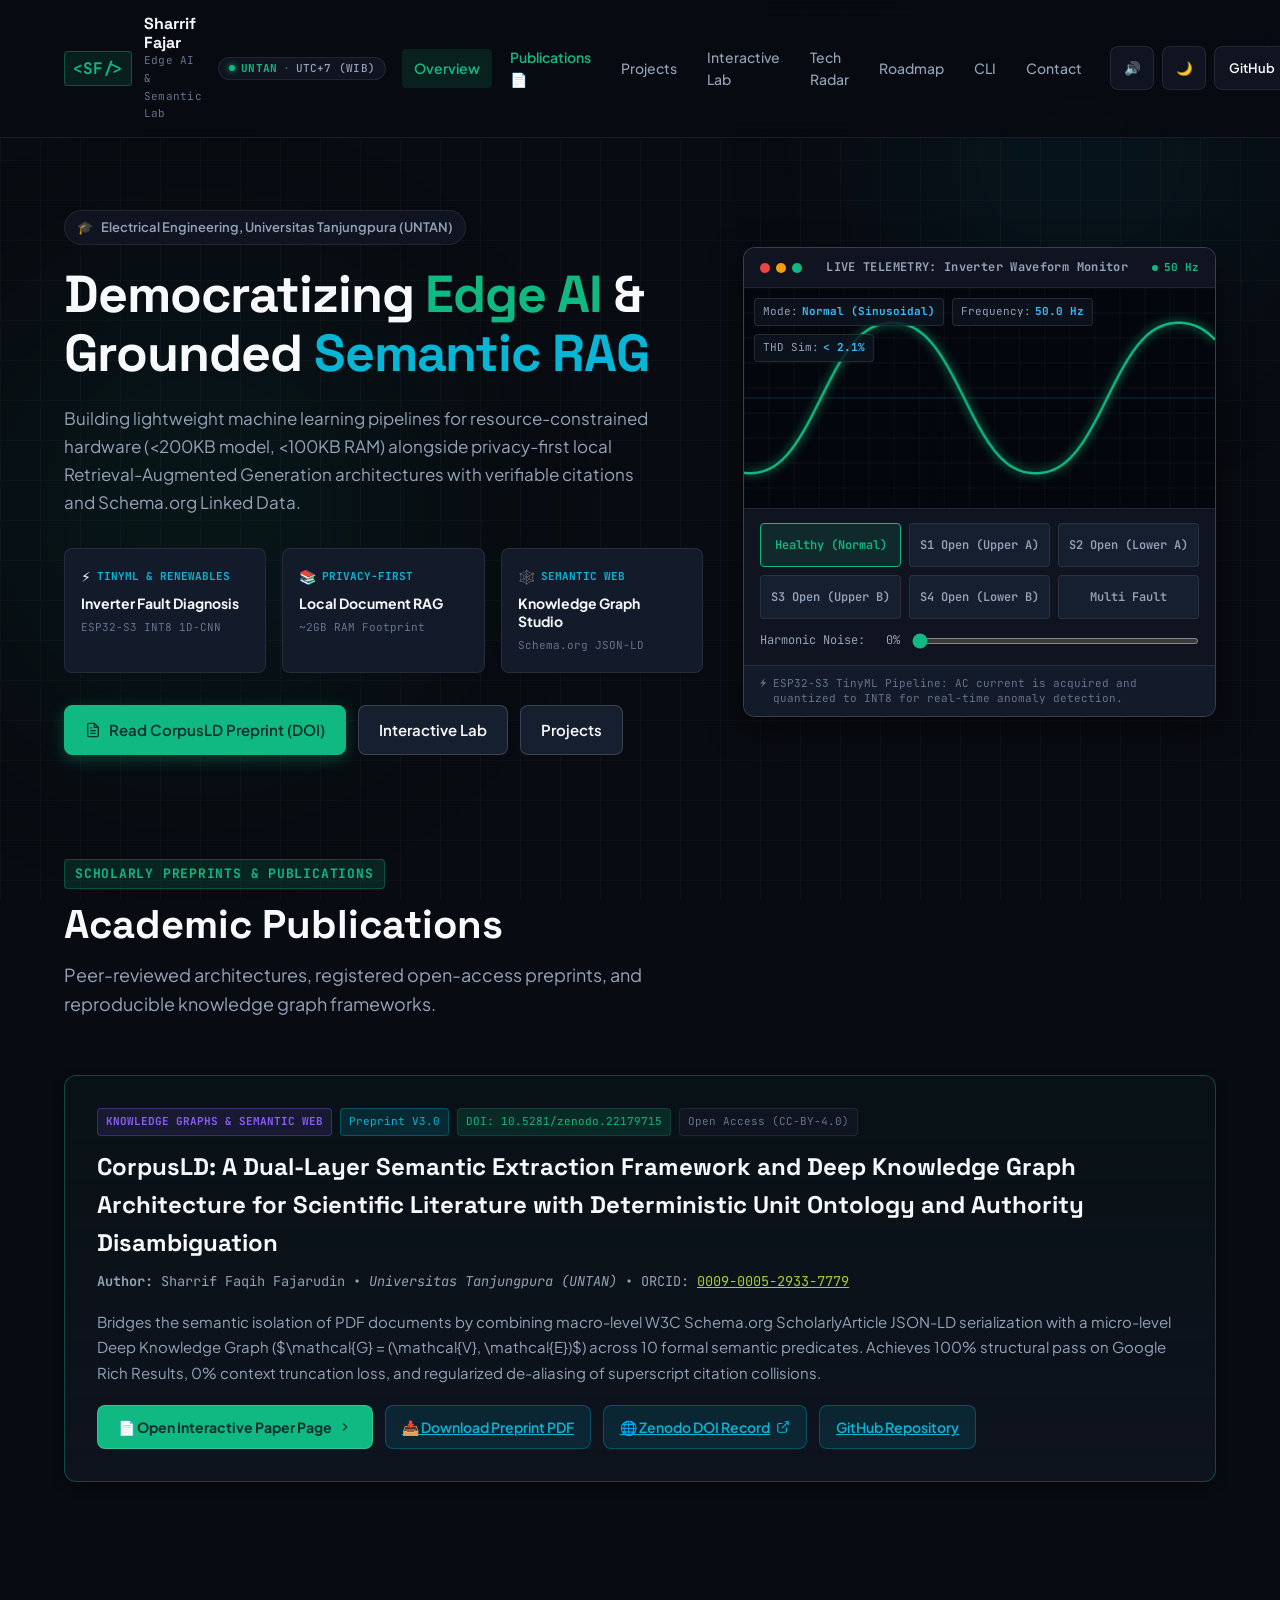
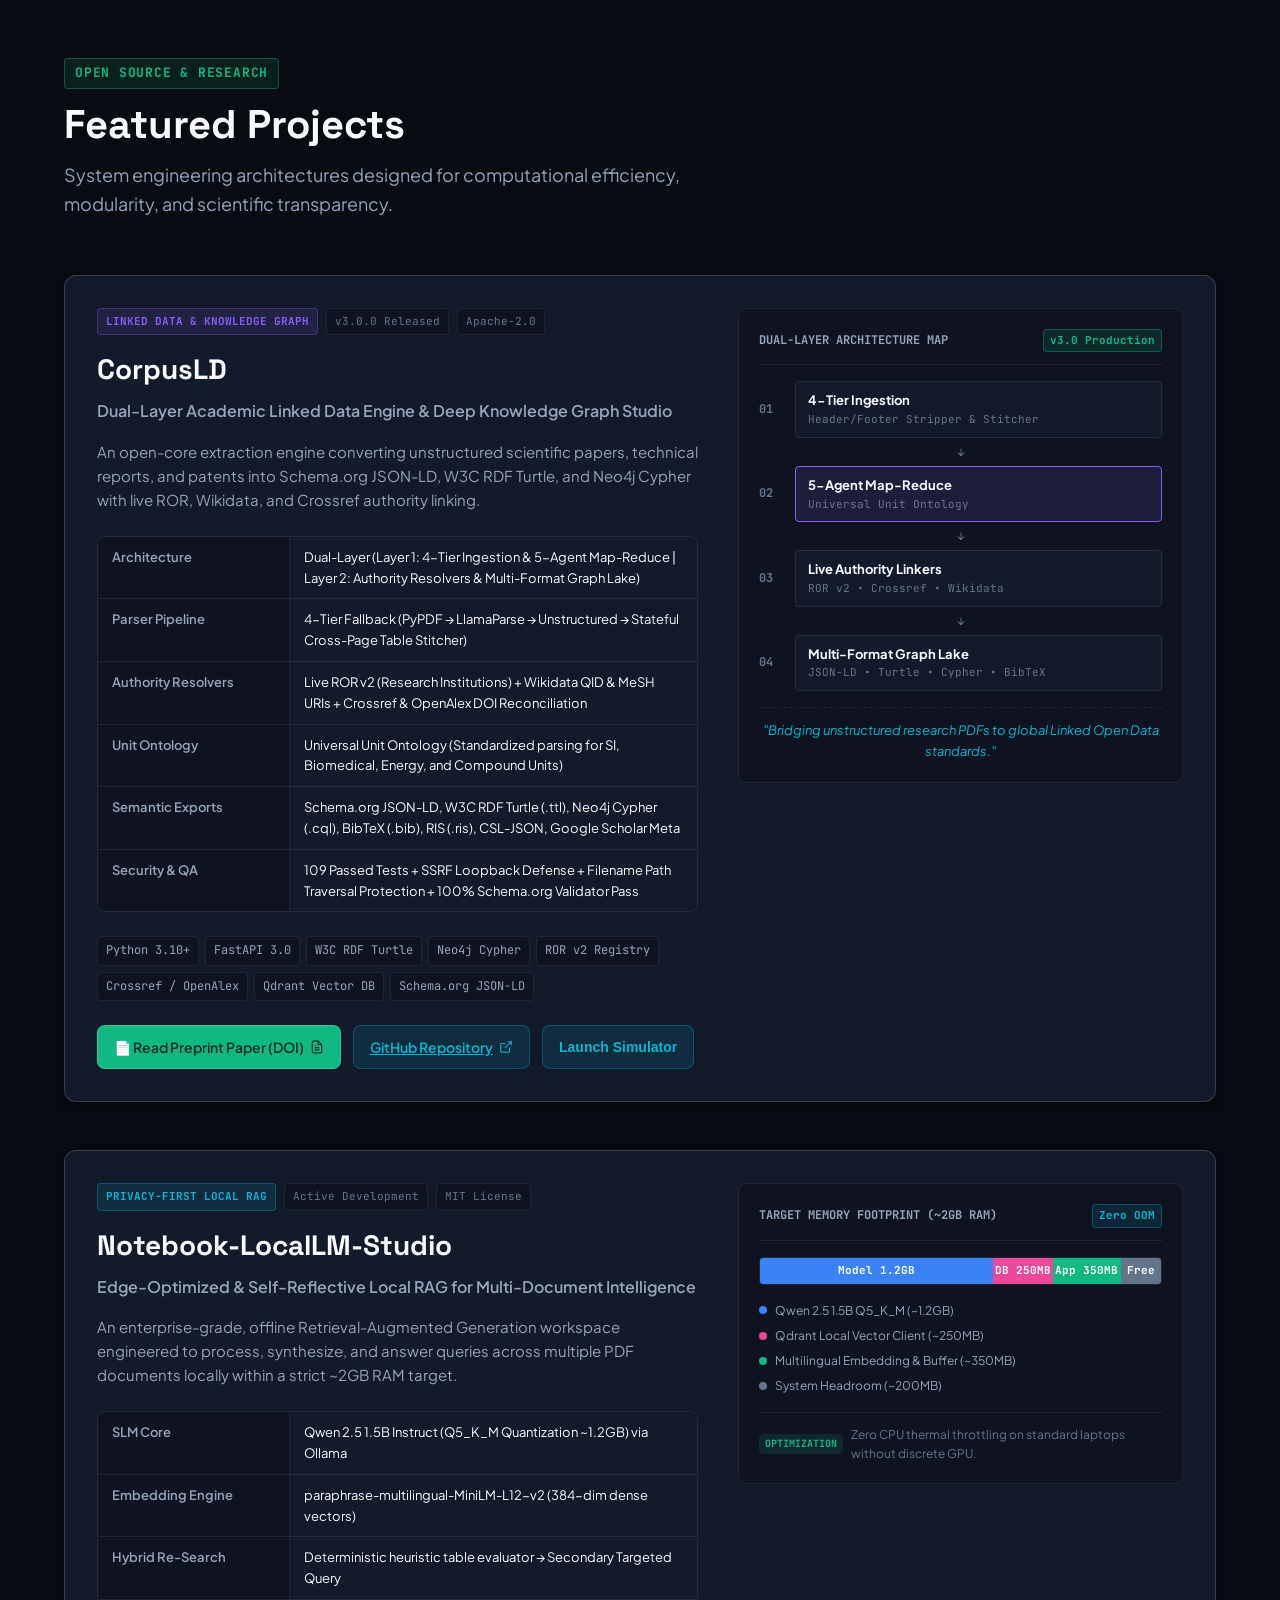
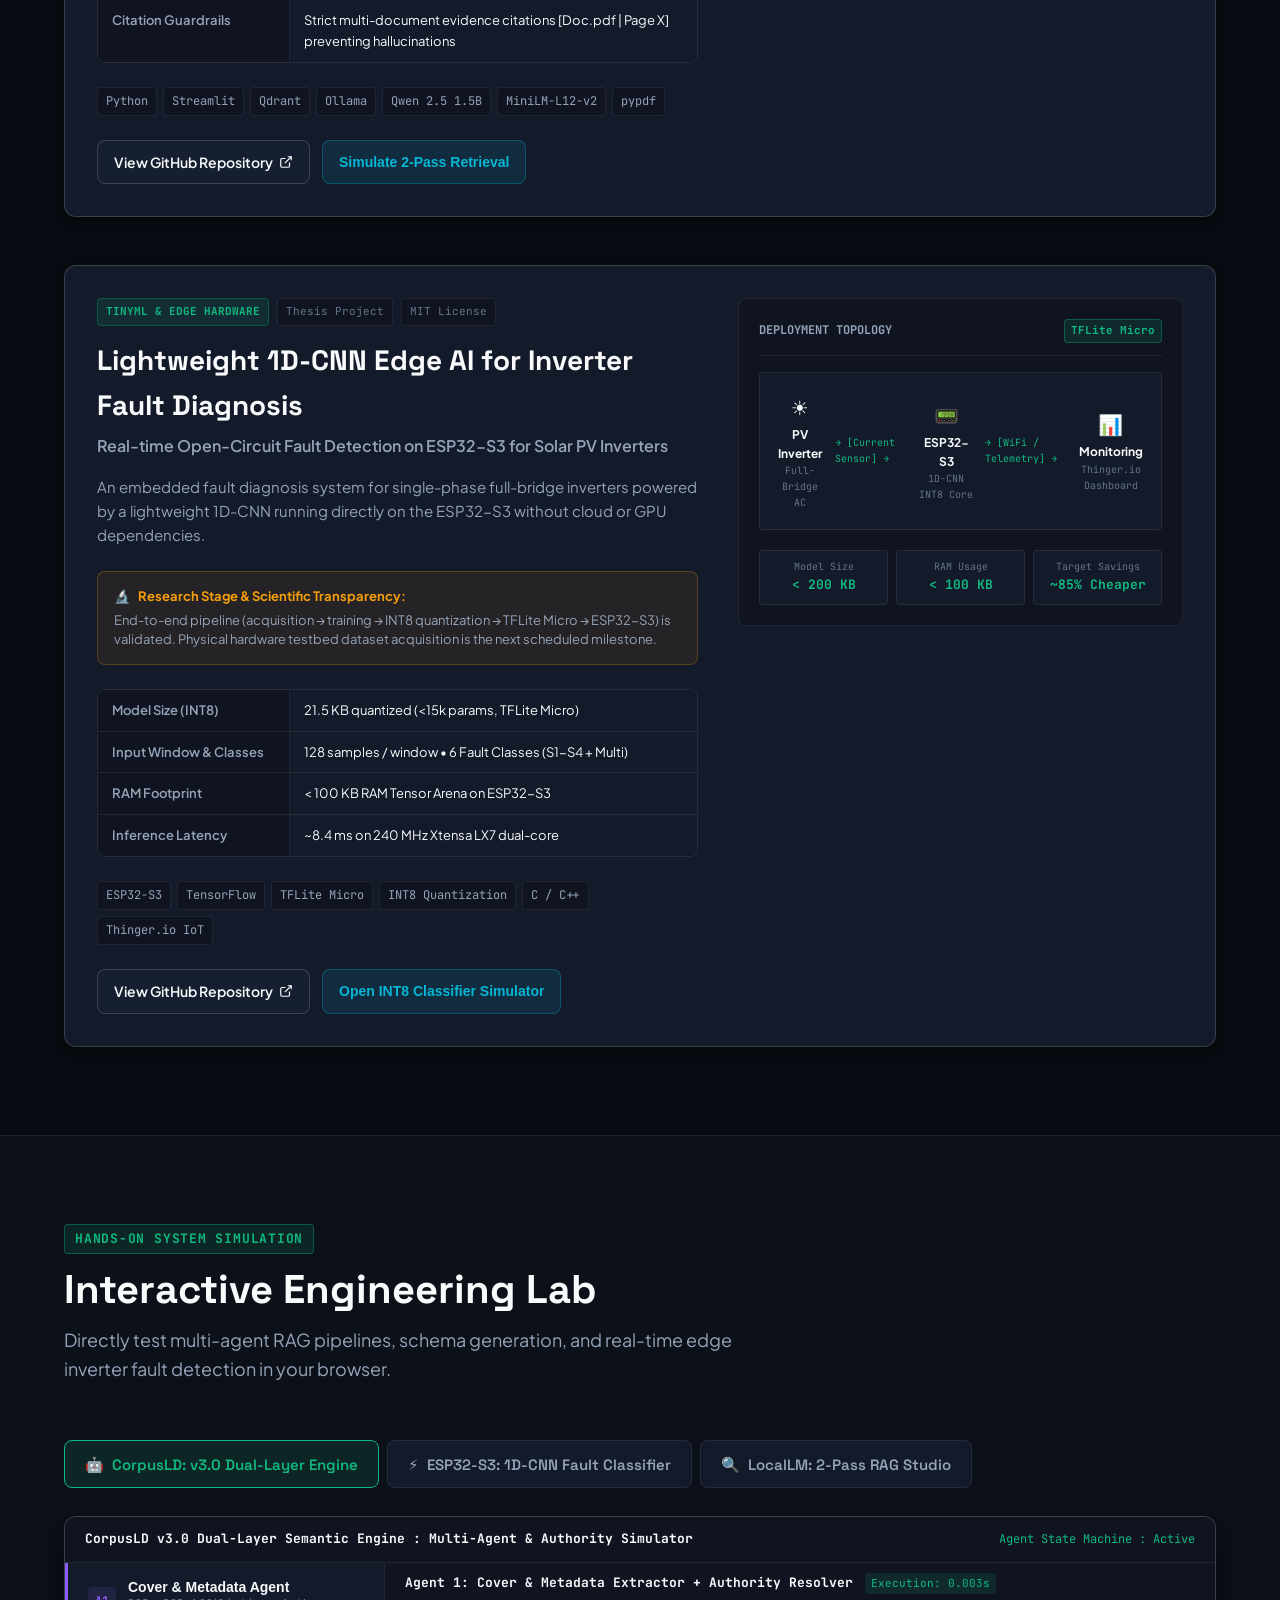
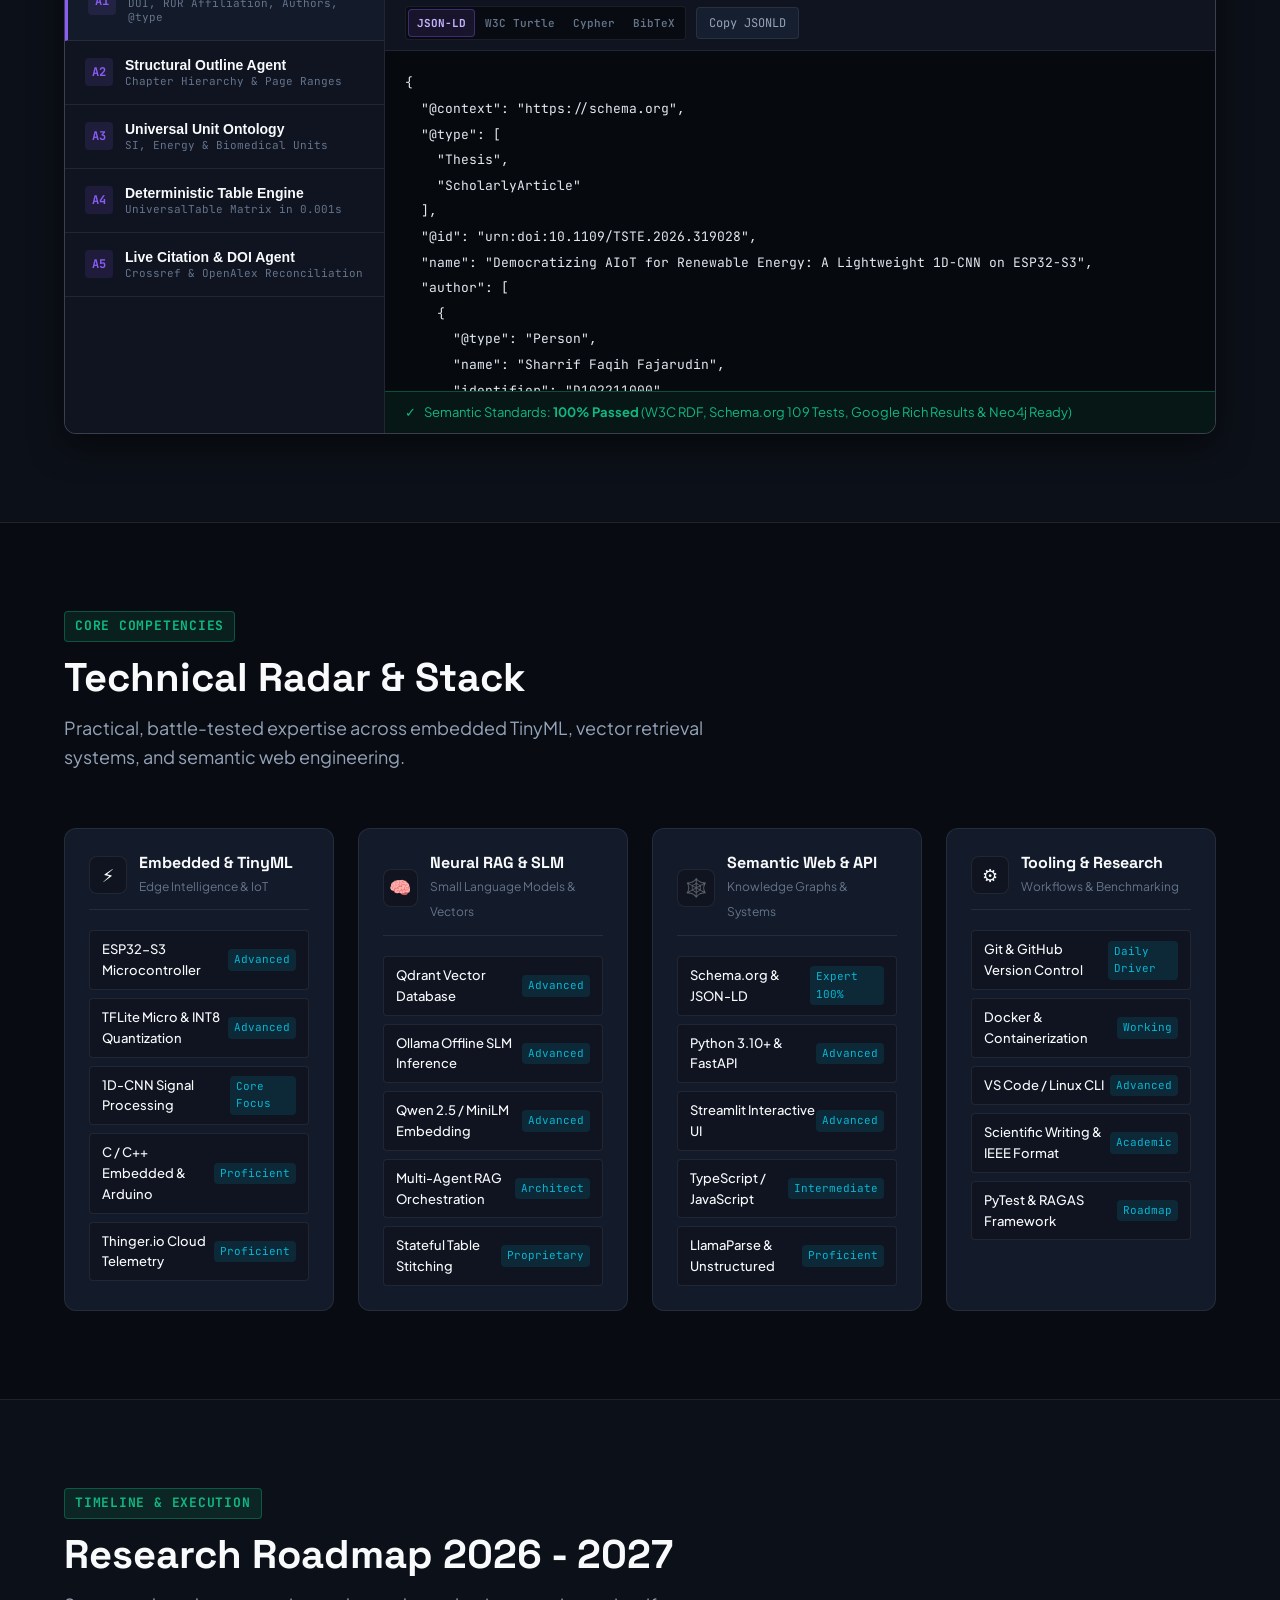
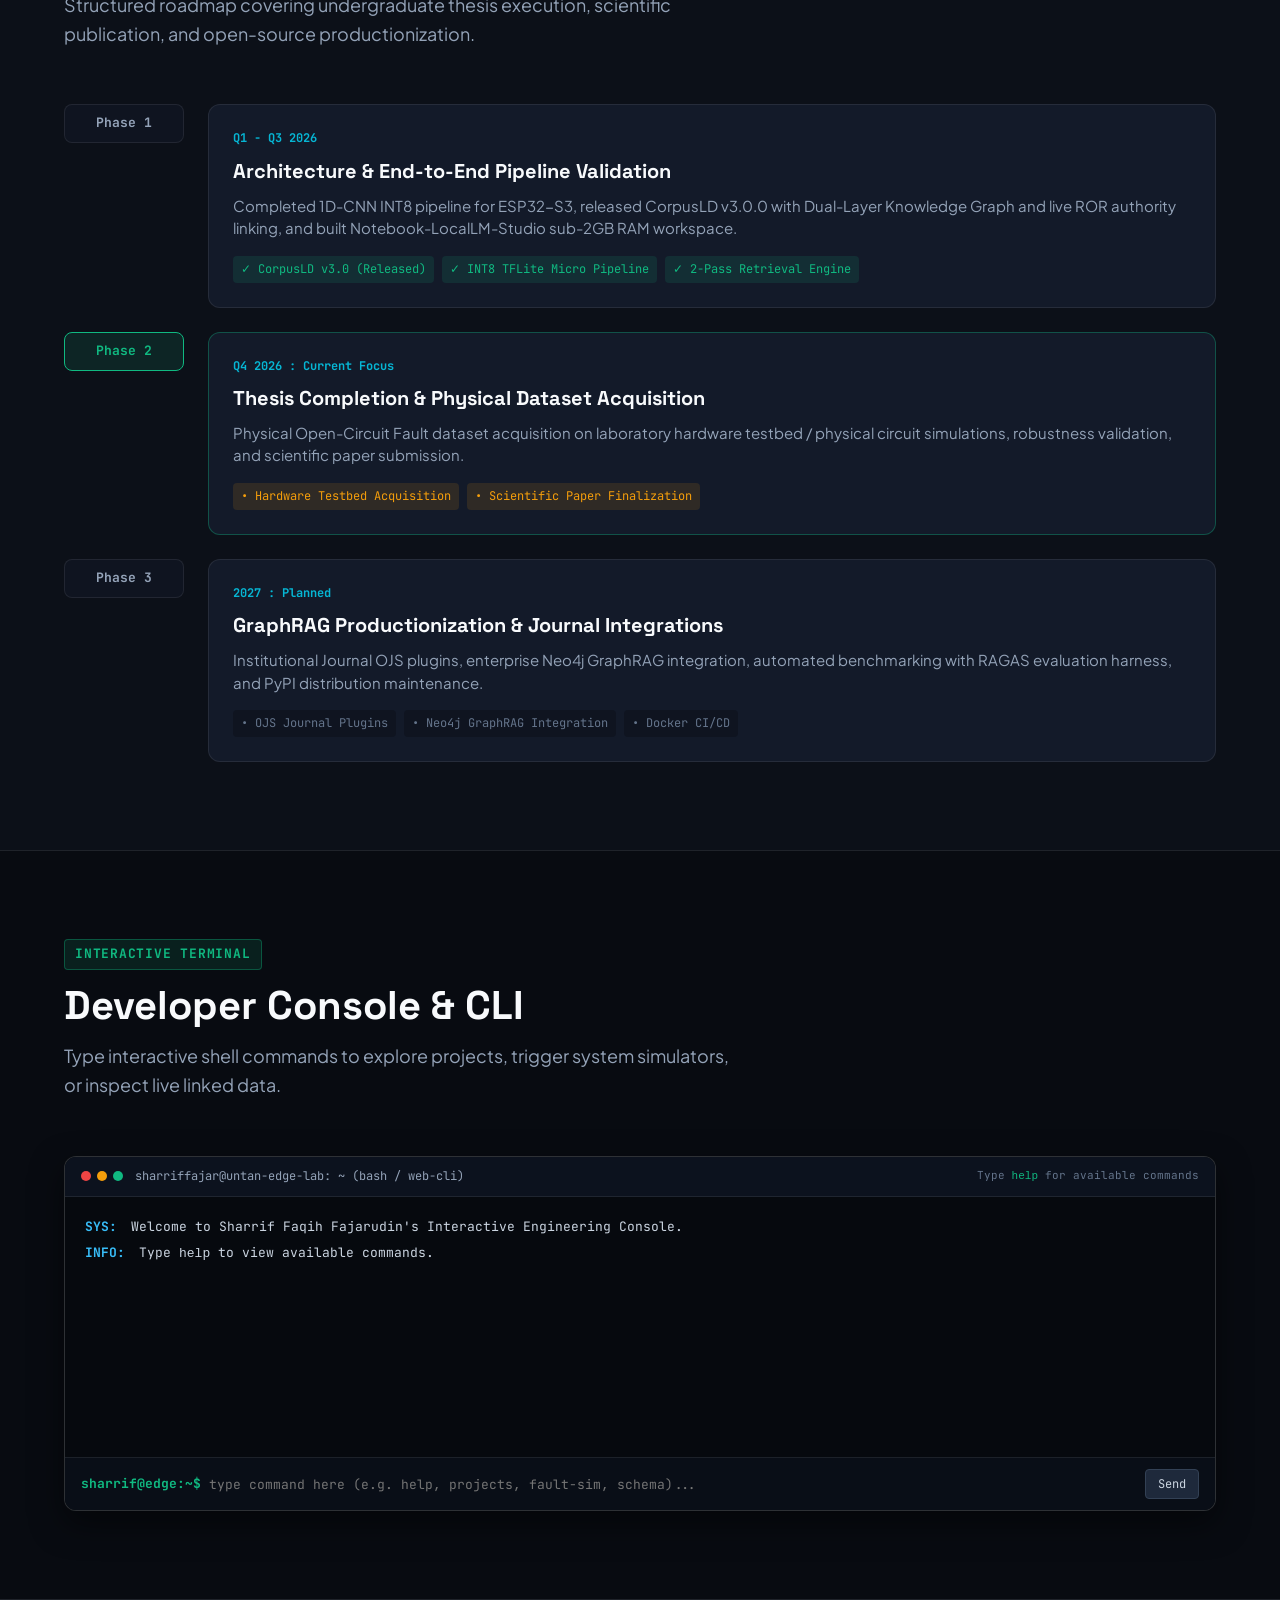
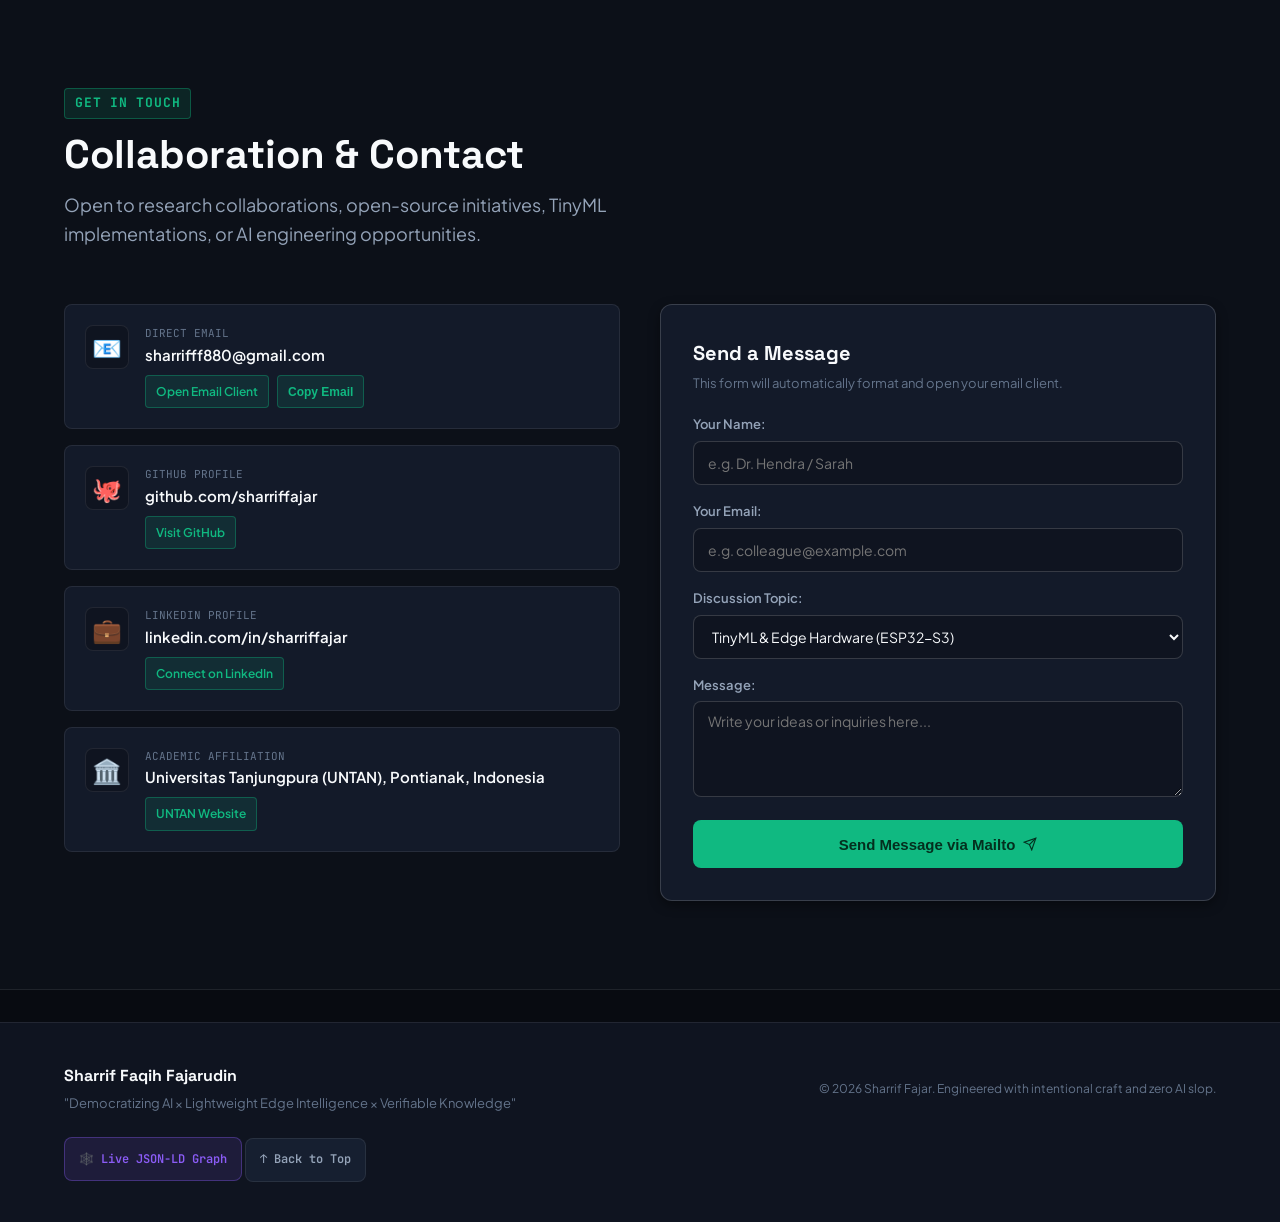
==== index.html @ 560a7b28 "feat: add CorpusLD project landing page and documentation files" ====
﻿<!DOCTYPE html>
<html lang="en" data-theme="dark">
<head>
  <meta charset="UTF-8">
  <meta name="viewport" content="width=device-width, initial-scale=1.0">
  <meta name="description" content="Interactive Engineering & Research Portfolio of Sharrif Faqih Fajarudin. Focused on TinyML (ESP32-S3), Privacy-First Local Neural RAG, and Schema.org Knowledge Graphs.">
  <meta name="author" content="Sharrif Faqih Fajarudin">
  <meta name="theme-color" content="#080b11">
  <!-- Adaptive Favicon (Dark / Light) -->
  <link rel="icon" type="image/svg+xml" href="/favicon.svg">
  <meta name="robots" content="index, follow">
  <meta name="google-site-verification" content="SOFRzCrVBWKhkvBeAWE225BF7LmV_EI5nkfX_r7llbk" />
  <title>Sharrif Faqih Fajarudin | Edge AI &amp; Semantic Systems</title>

  <!-- Open Graph / Social Sharing Meta Tags -->
  <meta property="og:type" content="website">
  <meta property="og:site_name" content="Sharrif Fajar : Edge &amp; Semantic Lab">
  <meta property="og:title" content="Sharrif Faqih Fajarudin | Edge AI &amp; Semantic Systems">
  <meta property="og:description" content="Interactive Engineering &amp; Research Portfolio: TinyML (ESP32-S3), Local Neural RAG, and Schema.org Knowledge Graphs.">
  <meta property="og:url" content="https://sharriffajar.pages.dev/">
  <link rel="canonical" href="https://sharriffajar.pages.dev/">
  <meta property="og:image" content="https://sharriffajar.pages.dev/og-image.png">
  <meta property="og:image:width" content="1200">
  <meta property="og:image:height" content="630">
  <meta property="og:image:alt" content="Sharrif Faqih Fajarudin Portfolio">

  <!-- Twitter / X Cards -->
  <meta name="twitter:card" content="summary_large_image">
  <meta name="twitter:title" content="Sharrif Faqih Fajarudin | Edge AI &amp; Semantic Systems">
  <meta name="twitter:description" content="Democratizing AI for resource-constrained edge hardware and grounded semantic intelligence.">
  <meta name="twitter:image" content="https://sharriffajar.pages.dev/og-image.png">

  <!-- Google Fonts: Plus Jakarta Sans, Space Grotesk, JetBrains Mono -->
  <link rel="preconnect" href="https://fonts.googleapis.com">
  <link rel="preconnect" href="https://fonts.gstatic.com" crossorigin>
  <link href="https://fonts.googleapis.com/css2?family=JetBrains+Mono:wght@400;500;700&family=Plus+Jakarta+Sans:wght@400;500;600;700;800&family=Space+Grotesk:wght@500;700&display=swap" rel="stylesheet">

  <link rel="stylesheet" href="style.css">

  <!-- Comprehensive Schema.org Linked Data (@graph) -->
  <script type="application/ld+json" id="portfolio-jsonld-schema">
  {
    "@context": "https://schema.org",
    "@graph": [
      {
        "@type": "ProfilePage",
        "@id": "https://sharriffajar.pages.dev/#profilepage",
        "url": "https://sharriffajar.pages.dev/",
        "name": "Sharrif Faqih Fajarudin : Edge AI, TinyML & Semantic Systems Portfolio",
        "headline": "Sharrif Faqih Fajarudin : Edge AI, TinyML & Semantic Systems Portfolio",
        "description": "Interactive portfolio and research profile of Sharrif Faqih Fajarudin, focusing on TinyML (ESP32-S3), Local Neural RAG Systems, and Schema.org JSON-LD Knowledge Graphs.",
        "image": "https://sharriffajar.pages.dev/og-image.png",
        "inLanguage": ["en-US", "id-ID"],
        "mainEntity": {
          "@id": "https://sharriffajar.pages.dev/#person"
        },
        "isPartOf": {
          "@id": "https://sharriffajar.pages.dev/#website"
        }
      },
      {
        "@type": "WebSite",
        "@id": "https://sharriffajar.pages.dev/#website",
        "url": "https://sharriffajar.pages.dev/",
        "name": "Sharrif Fajar : Edge & Semantic Engineering Lab",
        "publisher": {
          "@id": "https://sharriffajar.pages.dev/#person"
        },
        "inLanguage": "en-US"
      },
      {
        "@type": "Person",
        "@id": "https://sharriffajar.pages.dev/#person",
        "name": "Sharrif Faqih Fajarudin",
        "alternateName": "sharriffajar",
        "jobTitle": "Electrical Engineering Student & AI Systems Researcher",
        "description": "Researcher passionate about democratizing AI for resource-constrained edge devices (<200KB models, <100KB RAM) and enterprise Schema.org Knowledge Graphs.",
        "email": "mailto:sharrifff880@gmail.com",
        "url": "https://sharriffajar.pages.dev/",
        "image": "https://sharriffajar.pages.dev/og-image.png",
        "sameAs": [
    "https://orcid.org/0009-0005-2933-7779",
          "https://sharriffajar.pages.dev/",
          "https://github.com/sharriffajar",
          "https://www.linkedin.com/in/sharriffajar"
        ],
        "affiliation": {
          "@id": "https://untan.ac.id#organization"
        },
        "alumniOf": {
          "@id": "https://untan.ac.id#organization"
        },
        "address": {
          "@type": "PostalAddress",
          "streetAddress": "Jl. Prof. Dr. H. Hadari Nawawi",
          "addressLocality": "Pontianak",
          "addressRegion": "West Kalimantan",
          "postalCode": "78124",
          "addressCountry": "ID"
        },
        "knowsAbout": [
          "TinyML",
          "ESP32-S3 Microcontroller",
          "TensorFlow Lite for Microcontrollers",
          "INT8 Quantization",
          "Open-Circuit Fault Detection",
          "Photovoltaic Inverter Reliability",
          "Neural Retrieval-Augmented Generation (RAG)",
          "Small Language Models (Qwen 2.5 1.5B)",
          "Schema.org JSON-LD Knowledge Graphs",
          "Vector Databases (Qdrant)",
          "FastAPI",
          "Python",
          "C++ Embedded"
        ]
      },
      {
        "@type": "EducationalOrganization",
        "@id": "https://untan.ac.id#organization",
        "name": "Universitas Tanjungpura",
        "alternateName": "UNTAN",
        "url": "https://untan.ac.id",
        "logo": "https://untan.ac.id",
        "department": {
          "@type": "Organization",
          "name": "Department of Electrical Engineering, Faculty of Engineering"
        },
        "address": {
          "@type": "PostalAddress",
          "streetAddress": "Jl. Prof. Dr. H. Hadari Nawawi",
          "addressLocality": "Pontianak",
          "addressRegion": "West Kalimantan",
          "postalCode": "78124",
          "addressCountry": "ID"
        }
      },
      {
        "@type": "SoftwareSourceCode",
        "@id": "https://github.com/sharriffajar/CorpusLD#software",
        "name": "CorpusLD",
        "alternateName": "Corpus + Linked Data",
        "headline": "CorpusLD: Dual-Layer Academic Linked Data Extraction Engine & Knowledge Graph Studio",
        "description": "Dual-Layer Academic Linked Data Extraction Engine transforming scientific papers, technical reports, and patents into W3C Schema.org JSON-LD, RDF Turtle, Neo4j Cypher, and Google Scholar metadata with live ROR and Crossref authority linking.",
        "image": "https://sharriffajar.pages.dev/og-image.png",
        "codeRepository": "https://github.com/sharriffajar/CorpusLD",
        "programmingLanguage": ["Python", "FastAPI"],
        "runtimePlatform": "Python 3.10+, FastAPI 3.0, Qdrant Vector DB, Ollama, ROR v2 REST, Crossref, OpenAlex",
        "license": "https://spdx.org/licenses/Apache-2.0.html",
        "version": "3.0.0",
        "author": {
          "@type": "Person",
          "@id": "https://sharriffajar.pages.dev/#person",
          "name": "Sharrif Faqih Fajarudin",
          "url": "https://sharriffajar.pages.dev/"
        },
        "keywords": [
          "Knowledge Graph",
          "Schema.org",
          "JSON-LD",
          "W3C RDF Turtle",
          "Neo4j Cypher",
          "ROR Registry",
          "Crossref DOI",
          "OpenAlex",
          "Universal Unit Ontology",
          "Multi-Agent RAG"
        ]
      },
      {
        "@type": "SoftwareSourceCode",
        "@id": "https://github.com/sharriffajar/Notebook-LocalLM-Studio#software",
        "name": "Notebook-LocalLM-Studio",
        "headline": "Notebook-LocalLM-Studio: Privacy-First Local Neural RAG Workspace",
        "description": "Edge-Optimized and Privacy-First Local RAG System for Multi-Document PDF Intelligence with strict citations and ~2GB RAM target.",
        "image": "https://sharriffajar.pages.dev/og-image.png",
        "codeRepository": "https://github.com/sharriffajar/Notebook-LocalLM-Studio",
        "programmingLanguage": ["Python", "Streamlit"],
        "runtimePlatform": "Ollama, Qwen 2.5 1.5B Q5_K_M, Qdrant Local Client",
        "license": "https://spdx.org/licenses/MIT.html",
        "author": {
          "@type": "Person",
          "@id": "https://sharriffajar.pages.dev/#person",
          "name": "Sharrif Faqih Fajarudin",
          "url": "https://sharriffajar.pages.dev/"
        },
        "keywords": [
          "Local RAG",
          "Privacy-First",
          "Qwen 2.5",
          "Qdrant",
          "Streamlit",
          "Multi-Document Citations"
        ]
      },
      {
        "@type": ["SoftwareSourceCode", "ScholarlyArticle"],
        "@id": "https://github.com/sharriffajar/Lightweight-1D-CNN-Edge-AI-for-Inverter-Fault-Diagnosis#thesis",
        "name": "Lightweight 1D-CNN Edge AI for Inverter Fault Diagnosis",
        "headline": "Democratizing AIoT for Renewable Energy Reliability: A Lightweight CNN and ESP32-S3-Based Inverter Fault Detection System",
        "description": "Open-Circuit Fault Detection for Single-Phase Solar PV Inverters using a Lightweight 1D-CNN and TinyML deployed directly to ESP32-S3 microcontroller (<200KB model, <100KB RAM).",
        "image": "https://sharriffajar.pages.dev/og-image.png",
        "datePublished": "2026-08-20",
        "dateModified": "2026-08-28",
        "mainEntityOfPage": "https://github.com/sharriffajar/Lightweight-1D-CNN-Edge-AI-for-Inverter-Fault-Diagnosis",
        "codeRepository": "https://github.com/sharriffajar/Lightweight-1D-CNN-Edge-AI-for-Inverter-Fault-Diagnosis",
        "programmingLanguage": ["C++", "Python", "TensorFlow", "TFLite Micro"],
        "runtimePlatform": "ESP32-S3 (240MHz Xtensa Dual-Core)",
        "license": "https://spdx.org/licenses/MIT.html",
        "publisher": {
          "@type": "EducationalOrganization",
          "@id": "https://untan.ac.id#organization",
          "name": "Universitas Tanjungpura",
          "url": "https://untan.ac.id"
        },
        "author": {
          "@type": "Person",
          "@id": "https://sharriffajar.pages.dev/#person",
          "name": "Sharrif Faqih Fajarudin",
          "url": "https://sharriffajar.pages.dev/"
        },
        "educationalLevel": "Undergraduate Thesis",
        "keywords": [
          "TinyML",
          "ESP32-S3",
          "1D-CNN",
          "Inverter Fault Detection",
          "Renewable Energy",
          "Solar PV",
          "INT8 Quantization"
        ]
      }
    ]
  }
  </script>
  <!-- Scholarly Metadata -->
  <meta name="citation_title" content="CorpusLD: A Dual-Layer Semantic Extraction Framework and Knowledge Graph Architecture for Scientific Literature with Deterministic Unit Ontology and Authority Disambiguation">
  <meta name="citation_author" content="Fajarudin, Sharrif Faqih">
  <meta name="citation_publication_date" content="2026/08/31">
  <meta name="citation_doi" content="10.5281/zenodo.22179715">
  <meta name="citation_pdf_url" content="https://doi.org/10.5281/zenodo.22179715">
</head>
<body>
  <!-- Background Ambient Glow & Grid -->
  <div class="bg-grid-layer" aria-hidden="true"></div>
  <div class="bg-glow-orb bg-glow-1" aria-hidden="true"></div>
  <div class="bg-glow-orb bg-glow-2" aria-hidden="true"></div>

  <!-- Header & Navigation -->
  <header class="site-header" id="site-header">
    <div class="header-container">
      <a href="#overview" class="brand-badge" aria-label="Sharrif Fajar Home">
        <span class="brand-glyph">&lt;SF/&gt;</span>
        <div class="brand-text">
          <span class="brand-name">Sharrif Fajar</span>
          <span class="brand-sub">Edge AI &amp; Semantic Lab</span>
        </div>
      </a>

      <!-- System Status Telemetry Pill -->
      <div class="telemetry-pill" title="Research Lab Location: Pontianak, Indonesia (UTC+7 / WIB)">
        <span class="pulse-dot" aria-hidden="true"></span>
        <span class="telemetry-tag">UNTAN</span>
        <span class="telemetry-sep" aria-hidden="true">&bull;</span>
        <span class="telemetry-time" id="telemetry-time">UTC+7 (WIB)</span>
      </div>

      <!-- Main Navigation -->
      <nav class="site-nav" id="site-nav" aria-label="Main Navigation">
        <ul class="nav-list">
          <li><a href="#overview" class="nav-link active">Overview</a></li>
          <li><a href="#publications" class="nav-link" style="color: var(--accent-emerald); font-weight: 600;">Publications 📄</a></li>
          <li><a href="#projects" class="nav-link">Projects</a></li>
          <li><a href="#interactive-lab" class="nav-link">Interactive Lab</a></li>
          <li><a href="#tech-stack" class="nav-link">Tech Radar</a></li>
          <li><a href="#roadmap" class="nav-link">Roadmap</a></li>
          <li><a href="#terminal-section" class="nav-link">CLI</a></li>
          <li><a href="#contact" class="nav-link">Contact</a></li>
        </ul>
      </nav>

      <!-- Utility Controls -->
      <div class="header-controls">
        <button id="sfx-toggle-btn" class="control-btn" aria-label="Toggle Web Audio Sound Effects" title="Toggle UI Sound">
          <span class="btn-icon" id="sfx-icon">🔊</span>
          <span class="btn-tooltip">SFX: On</span>
        </button>

        <button id="theme-toggle-btn" class="control-btn" aria-label="Toggle Theme" title="Toggle Dark/Light Mode">
          <span class="btn-icon" id="theme-icon">🌙</span>
          <span class="btn-tooltip">Theme</span>
        </button>

        <a href="https://github.com/sharriffajar" target="_blank" rel="noopener noreferrer" class="cta-header-btn" aria-label="Visit Sharrif Fajar's GitHub Profile">
          <span>GitHub</span>
          <svg width="14" height="14" viewBox="0 0 24 24" fill="none" stroke="currentColor" stroke-width="2" stroke-linecap="round" stroke-linejoin="round" aria-hidden="true"><path d="M18 13v6a2 2 0 0 1-2 2H5a2 2 0 0 1-2-2V8a2 2 0 0 1 2-2h6"></path><polyline points="15 3 21 3 21 9"></polyline><line x1="10" y1="14" x2="21" y2="3"></line></svg>
        </a>

        <!-- Mobile Menu Hamburger -->
        <button id="mobile-menu-btn" class="mobile-toggle-btn" aria-expanded="false" aria-controls="site-nav" aria-label="Open Navigation Menu">
          <span class="hamburger-bar"></span>
          <span class="hamburger-bar"></span>
          <span class="hamburger-bar"></span>
        </button>
      </div>
    </div>
  </header>

  <main id="main-content">
    <!-- Hero Section -->
    <section class="hero-section" id="overview" aria-labelledby="hero-title">
      <div class="section-container hero-grid">
        <div class="hero-content">
          <div class="academic-badge">
            <span class="badge-icon">🎓</span>
            <span>Electrical Engineering, Universitas Tanjungpura (UNTAN)</span>
          </div>

          <h1 id="hero-title" class="hero-heading">
            Democratizing <span class="gradient-text">Edge AI</span> &amp; Grounded <span class="gradient-text-alt">Semantic RAG</span>
          </h1>

          <p class="hero-description">
            Building lightweight machine learning pipelines for resource-constrained hardware (&lt;200KB model, &lt;100KB RAM) alongside privacy-first local Retrieval-Augmented Generation architectures with verifiable citations and Schema.org Linked Data.
          </p>

          <!-- Core Research Pillars -->
          <div class="research-pillars">
            <div class="pillar-card">
              <div class="pillar-header">
                <span class="pillar-icon">⚡</span>
                <span class="pillar-tag">TinyML &amp; Renewables</span>
              </div>
              <p class="pillar-title">Inverter Fault Diagnosis</p>
              <span class="pillar-detail">ESP32-S3 INT8 1D-CNN</span>
            </div>

            <div class="pillar-card">
              <div class="pillar-header">
                <span class="pillar-icon">📚</span>
                <span class="pillar-tag">Privacy-First</span>
              </div>
              <p class="pillar-title">Local Document RAG</p>
              <span class="pillar-detail">~2GB RAM Footprint</span>
            </div>

            <div class="pillar-card">
              <div class="pillar-header">
                <span class="pillar-icon">🕸️</span>
                <span class="pillar-tag">Semantic Web</span>
              </div>
              <p class="pillar-title">Knowledge Graph Studio</p>
              <span class="pillar-detail">Schema.org JSON-LD</span>
            </div>
          </div>

          <!-- Hero Action Buttons -->
          <div class="hero-actions">
            <a href="./papers/corpusld/" class="btn-primary" style="background: var(--accent-emerald); color: #042f2e; box-shadow: 0 4px 16px rgba(16, 185, 129, 0.3);">
              <svg width="16" height="16" viewBox="0 0 24 24" fill="none" stroke="currentColor" stroke-width="2"><path d="M14 2H6a2 2 0 0 0-2 2v16a2 2 0 0 0 2 2h12a2 2 0 0 0 2-2V8zM14 2v6h6M16 13H8M16 17H8M10 9H8"/></svg>
              <span>Read CorpusLD Preprint (DOI)</span>
            </a>
            <a href="#interactive-lab" class="btn-secondary">
              <span>Interactive Lab</span>
            </a>
            <a href="#projects" class="btn-secondary">
              <span>Projects</span>
            </a>
          </div>
        </div>

        <!-- Hero Telemetry & Interactive Waveform Oscilloscope -->
        <div class="hero-telemetry-panel">
          <div class="telemetry-card">
            <div class="card-header-bar">
              <div class="terminal-dots" aria-hidden="true">
                <span class="dot red"></span>
                <span class="dot yellow"></span>
                <span class="dot green"></span>
              </div>
              <span class="card-header-title">LIVE TELEMETRY: Inverter Waveform Monitor</span>
              <span class="live-indicator"><span class="blink-dot"></span> 50 Hz</span>
            </div>

            <div class="oscilloscope-wrapper">
              <canvas id="oscilloscope-canvas" width="600" height="260" aria-label="Inverter AC Current Sinusoidal Waveform Chart"></canvas>
              <div class="scope-overlay-stats">
                <div class="stat-badge">
                  <span class="stat-label">Mode:</span>
                  <span class="stat-value" id="scope-mode-label">Normal (Sinusoidal)</span>
                </div>
                <div class="stat-badge">
                  <span class="stat-label">Frequency:</span>
                  <span class="stat-value" id="scope-freq-label">50.0 Hz</span>
                </div>
                <div class="stat-badge">
                  <span class="stat-label">THD Sim:</span>
                  <span class="stat-value" id="scope-thd-label">&lt; 2.1%</span>
                </div>
              </div>
            </div>

            <!-- Oscilloscope Interactive Controls -->
            <div class="scope-controls">
              <div class="scope-btn-group" role="group" aria-label="Inverter Operating Condition Selection">
                <button class="scope-mode-btn active" data-mode="normal" id="btn-scope-normal">Healthy (Normal)</button>
                <button class="scope-mode-btn" data-mode="fault-s1" id="btn-scope-s1">S1 Open (Upper A)</button>
                <button class="scope-mode-btn" data-mode="fault-s2" id="btn-scope-s2">S2 Open (Lower A)</button>
                <button class="scope-mode-btn" data-mode="fault-s3" id="btn-scope-s3">S3 Open (Upper B)</button>
                <button class="scope-mode-btn" data-mode="fault-s4" id="btn-scope-s4">S4 Open (Lower B)</button>
                <button class="scope-mode-btn" data-mode="fault-multi" id="btn-scope-multi">Multi Fault</button>
              </div>

              <div class="scope-slider-group">
                <label for="scope-noise-slider" class="slider-label">
                  <span>Harmonic Noise:</span>
                  <span id="noise-val">0%</span>
                </label>
                <input type="range" id="scope-noise-slider" min="0" max="100" value="0" step="5" class="custom-range" aria-label="Harmonic noise level">
              </div>
            </div>

            <div class="card-footer-info">
              <span class="info-icon">⚡</span>
              <span>ESP32-S3 TinyML Pipeline: AC current is acquired and quantized to INT8 for real-time anomaly detection.</span>
            </div>
          </div>
        </div>
      </div>
    </section>

    
    <!-- Dedicated Publications & Preprints Section -->
    <section class="section-wrapper" id="publications" aria-labelledby="publications-heading" style="padding-top: 40px;">
      <div class="section-container">
        <div class="section-header">
          <div class="section-eyebrow">
            <span class="eyebrow-tag" style="background: rgba(16, 185, 129, 0.15); color: var(--accent-emerald); border-color: rgba(16, 185, 129, 0.3);">Scholarly Preprints &amp; Publications</span>
          </div>
          <h2 id="publications-heading" class="section-title">Academic Publications</h2>
          <p class="section-subtitle">
            Peer-reviewed architectures, registered open-access preprints, and reproducible knowledge graph frameworks.
          </p>
        </div>

        <article class="project-workbench-card" style="border: 1px solid rgba(16, 185, 129, 0.35); background: linear-gradient(180deg, rgba(16, 185, 129, 0.04) 0%, rgba(15, 20, 32, 0.95) 100%);">
          <div class="workbench-grid" style="grid-template-columns: 1fr;">
            <div class="workbench-details">
              <div class="workbench-meta">
                <span class="project-category-tag tag-purple">Knowledge Graphs &amp; Semantic Web</span>
                <span class="project-version-tag" style="background: rgba(6, 182, 212, 0.15); color: var(--accent-cyan); border-color: rgba(6, 182, 212, 0.3);">Preprint V3.0</span>
                <span class="project-license-tag" style="background: rgba(16, 185, 129, 0.15); color: var(--accent-emerald);">DOI: 10.5281/zenodo.22179715</span>
                <span class="project-license-tag">Open Access (CC-BY-4.0)</span>
              </div>

              <h3 class="workbench-title" style="font-size: 1.5rem; margin-top: 8px;">
                <a href="./papers/corpusld/">
                  CorpusLD: A Dual-Layer Semantic Extraction Framework and Deep Knowledge Graph Architecture for Scientific Literature with Deterministic Unit Ontology and Authority Disambiguation
                </a>
              </h3>

              <div style="font-family: var(--font-mono); font-size: 0.85rem; color: var(--text-secondary); margin: 8px 0 16px;">
                <strong>Author:</strong> Sharrif Faqih Fajarudin &bull; <em>Universitas Tanjungpura (UNTAN)</em> &bull; ORCID: <a href="https://orcid.org/0009-0005-2933-7779" target="_blank" rel="noopener noreferrer" style="color: #a6ce39;">0009-0005-2933-7779</a>
              </div>

              <p class="workbench-desc" style="color: var(--text-secondary); line-height: 1.7; margin-bottom: 20px;">
                Bridges the semantic isolation of PDF documents by combining macro-level W3C Schema.org ScholarlyArticle JSON-LD serialization with a micro-level Deep Knowledge Graph ($\mathcal{G} = (\mathcal{V}, \mathcal{E})$) across 10 formal semantic predicates. Achieves 100% structural pass on Google Rich Results, 0% context truncation loss, and regularized de-aliasing of superscript citation collisions.
              </p>

              <div class="workbench-actions" style="display: flex; flex-wrap: wrap; gap: 12px;">
                <a href="./papers/corpusld/" class="btn-card-primary" style="background: var(--accent-emerald); color: #042f2e; font-weight: 700; padding: 10px 20px;">
                  <span>📄 Open Interactive Paper Page</span>
                  <svg width="14" height="14" viewBox="0 0 24 24" fill="none" stroke="currentColor" stroke-width="2"><polyline points="9 18 15 12 9 6"></polyline></svg>
                </a>
                <a href="./papers/corpusld/CorpusLD-Preprint.pdf" download="CorpusLD-Master-Preprint.pdf" class="btn-card-secondary">
                  <span>📥 Download Preprint PDF</span>
                </a>
                <a href="https://doi.org/10.5281/zenodo.22179715" target="_blank" rel="noopener noreferrer" class="btn-card-secondary">
                  <span>🌐 Zenodo DOI Record</span>
                  <svg width="14" height="14" viewBox="0 0 24 24" fill="none" stroke="currentColor" stroke-width="2"><path d="M18 13v6a2 2 0 0 1-2 2H5a2 2 0 0 1-2-2V8a2 2 0 0 1 2-2h6"></path><polyline points="15 3 21 3 21 9"></polyline><line x1="10" y1="14" x2="21" y2="3"></line></svg>
                </a>
                <a href="https://github.com/sharriffajar/CorpusLD" target="_blank" rel="noopener noreferrer" class="btn-card-secondary">
                  <span>GitHub Repository</span>
                </a>
              </div>
            </div>
          </div>
        </article>
      </div>
    </section>

    <!-- Deep-Dive Featured Projects Section -->
    <section class="section-wrapper" id="projects" aria-labelledby="projects-heading">
      <div class="section-container">
        <div class="section-header">
          <div class="section-eyebrow">
            <span class="eyebrow-tag">Open Source &amp; Research</span>
          </div>
          <h2 id="projects-heading" class="section-title">Featured Projects</h2>
          <p class="section-subtitle">
            System engineering architectures designed for computational efficiency, modularity, and scientific transparency.
          </p>
        </div>

        <div class="projects-vertical-stack">

          <!-- PROJECT 1: CorpusLD -->
          <article class="project-workbench-card" id="project-corpusld">
            <div class="workbench-grid">
              <div class="workbench-details">
                <div class="workbench-meta">
                  <span class="project-category-tag tag-purple">Linked Data &amp; Knowledge Graph</span>
                  <span class="project-version-tag">v3.0.0 Released</span>
                  <span class="project-license-tag">Apache-2.0</span>
                </div>

                <h3 class="workbench-title">
                  <a href="https://github.com/sharriffajar/CorpusLD" target="_blank" rel="noopener noreferrer">
                    CorpusLD
                  </a>
                </h3>
                <p class="workbench-tagline">
                  Dual-Layer Academic Linked Data Engine &amp; Deep Knowledge Graph Studio
                </p>

                <p class="workbench-desc">
                  An open-core extraction engine converting unstructured scientific papers, technical reports, and patents into Schema.org JSON-LD, W3C RDF Turtle, and Neo4j Cypher with live ROR, Wikidata, and Crossref authority linking.
                </p>

                <!-- Key Technical Specifications -->
                <div class="tech-specs-table-wrapper">
                  <table class="tech-specs-table">
                    <tbody>
                      <tr>
                        <th>Architecture</th>
                        <td>Dual-Layer (Layer 1: 4-Tier Ingestion &amp; 5-Agent Map-Reduce | Layer 2: Authority Resolvers &amp; Multi-Format Graph Lake)</td>
                      </tr>
                      <tr>
                        <th>Parser Pipeline</th>
                        <td>4-Tier Fallback (PyPDF &rarr; LlamaParse &rarr; Unstructured &rarr; Stateful Cross-Page Table Stitcher)</td>
                      </tr>
                      <tr>
                        <th>Authority Resolvers</th>
                        <td>Live ROR v2 (Research Institutions) + Wikidata QID &amp; MeSH URIs + Crossref &amp; OpenAlex DOI Reconciliation</td>
                      </tr>
                      <tr>
                        <th>Unit Ontology</th>
                        <td>Universal Unit Ontology (Standardized parsing for SI, Biomedical, Energy, and Compound Units)</td>
                      </tr>
                      <tr>
                        <th>Semantic Exports</th>
                        <td>Schema.org JSON-LD, W3C RDF Turtle (.ttl), Neo4j Cypher (.cql), BibTeX (.bib), RIS (.ris), CSL-JSON, Google Scholar Meta</td>
                      </tr>
                      <tr>
                        <th>Security &amp; QA</th>
                        <td>109 Passed Tests + SSRF Loopback Defense + Filename Path Traversal Protection + 100% Schema.org Validator Pass</td>
                      </tr>
                    </tbody>
                  </table>
                </div>

                <!-- Stack Pills -->
                <div class="tech-pill-list">
                  <span class="tech-pill">Python 3.10+</span>
                  <span class="tech-pill">FastAPI 3.0</span>
                  <span class="tech-pill">W3C RDF Turtle</span>
                  <span class="tech-pill">Neo4j Cypher</span>
                  <span class="tech-pill">ROR v2 Registry</span>
                  <span class="tech-pill">Crossref / OpenAlex</span>
                  <span class="tech-pill">Qdrant Vector DB</span>
                  <span class="tech-pill">Schema.org JSON-LD</span>
                </div>

                <!-- Action Links -->
                                <!-- Action Links -->
                <div class="workbench-actions">
                  <a href="./papers/corpusld/" class="btn-card-primary" style="background: var(--accent-emerald); color: #042f2e;">
                    <span>📄 Read Preprint Paper (DOI)</span>
                    <svg width="14" height="14" viewBox="0 0 24 24" fill="none" stroke="currentColor" stroke-width="2"><path d="M14 2H6a2 2 0 0 0-2 2v16a2 2 0 0 0 2 2h12a2 2 0 0 0 2-2V8zM14 2v6h6M16 13H8M16 17H8M10 9H8"/></svg>
                  </a>
                  <a href="https://github.com/sharriffajar/CorpusLD" target="_blank" rel="noopener noreferrer" class="btn-card-secondary">
                    <span>GitHub Repository</span>
                    <svg width="14" height="14" viewBox="0 0 24 24" fill="none" stroke="currentColor" stroke-width="2"><path d="M18 13v6a2 2 0 0 1-2 2H5a2 2 0 0 1-2-2V8a2 2 0 0 1 2-2h6"></path><polyline points="15 3 21 3 21 9"></polyline><line x1="10" y1="14" x2="21" y2="3"></line></svg>
                  </a>
                  <button class="btn-card-secondary" data-jump-lab="corpusld" id="btn-jump-corpusld">
                    <span>Launch Simulator</span>
                  </button>
                </div>
              </div>

              <!-- Interactive Visual Mini-Preview for CorpusLD -->
              <div class="workbench-interactive-preview">
                <div class="preview-container">
                  <div class="preview-header">
                    <span class="preview-title">Dual-Layer Architecture Map</span>
                    <span class="badge-status-ok">v3.0 Production</span>
                  </div>

                  <div class="pipeline-diagram-flow">
                    <div class="flow-step">
                      <div class="step-num">01</div>
                      <div class="step-box">
                        <span class="step-name">4-Tier Ingestion</span>
                        <span class="step-detail">Header/Footer Stripper &amp; Stitcher</span>
                      </div>
                    </div>
                    <div class="flow-arrow">&darr;</div>
                    <div class="flow-step">
                      <div class="step-num">02</div>
                      <div class="step-box highlight-box">
                        <span class="step-name">5-Agent Map-Reduce</span>
                        <span class="step-detail">Universal Unit Ontology</span>
                      </div>
                    </div>
                    <div class="flow-arrow">&darr;</div>
                    <div class="flow-step">
                      <div class="step-num">03</div>
                      <div class="step-box">
                        <span class="step-name">Live Authority Linkers</span>
                        <span class="step-detail">ROR v2 &bull; Crossref &bull; Wikidata</span>
                      </div>
                    </div>
                    <div class="flow-arrow">&darr;</div>
                    <div class="flow-step">
                      <div class="step-num">04</div>
                      <div class="step-box">
                        <span class="step-name">Multi-Format Graph Lake</span>
                        <span class="step-detail">JSON-LD &bull; Turtle &bull; Cypher &bull; BibTeX</span>
                      </div>
                    </div>
                  </div>

                  <div class="preview-footer-quote">
                    <em>"Bridging unstructured research PDFs to global Linked Open Data standards."</em>
                  </div>
                </div>
              </div>
            </div>
          </article>

          <!-- PROJECT 2: Notebook-LocalLM-Studio -->
          <article class="project-workbench-card" id="project-notebook-locallm">
            <div class="workbench-grid">
              <div class="workbench-details">
                <div class="workbench-meta">
                  <span class="project-category-tag tag-cyan">Privacy-First Local RAG</span>
                  <span class="project-version-tag">Active Development</span>
                  <span class="project-license-tag">MIT License</span>
                </div>

                <h3 class="workbench-title">
                  <a href="https://github.com/sharriffajar/Notebook-LocalLM-Studio" target="_blank" rel="noopener noreferrer">
                    Notebook-LocalLM-Studio
                  </a>
                </h3>
                <p class="workbench-tagline">
                  Edge-Optimized &amp; Self-Reflective Local RAG for Multi-Document Intelligence
                </p>

                <p class="workbench-desc">
                  An enterprise-grade, offline Retrieval-Augmented Generation workspace engineered to process, synthesize, and answer queries across multiple PDF documents locally within a strict ~2GB RAM target.
                </p>

                <!-- Key Technical Specifications -->
                <div class="tech-specs-table-wrapper">
                  <table class="tech-specs-table">
                    <tbody>
                      <tr>
                        <th>SLM Core</th>
                        <td>Qwen 2.5 1.5B Instruct (Q5_K_M Quantization ~1.2GB) via Ollama</td>
                      </tr>
                      <tr>
                        <th>Embedding Engine</th>
                        <td>paraphrase-multilingual-MiniLM-L12-v2 (384-dim dense vectors)</td>
                      </tr>
                      <tr>
                        <th>Hybrid Re-Search</th>
                        <td>Deterministic heuristic table evaluator &rarr; Secondary Targeted Query</td>
                      </tr>
                      <tr>
                        <th>Citation Guardrails</th>
                        <td>Strict multi-document evidence citations [Doc.pdf | Page X] preventing hallucinations</td>
                      </tr>
                    </tbody>
                  </table>
                </div>

                <!-- Stack Pills -->
                <div class="tech-pill-list">
                  <span class="tech-pill">Python</span>
                  <span class="tech-pill">Streamlit</span>
                  <span class="tech-pill">Qdrant</span>
                  <span class="tech-pill">Ollama</span>
                  <span class="tech-pill">Qwen 2.5 1.5B</span>
                  <span class="tech-pill">MiniLM-L12-v2</span>
                  <span class="tech-pill">pypdf</span>
                </div>

                <!-- Action Links -->
                <div class="workbench-actions">
                  <a href="https://github.com/sharriffajar/Notebook-LocalLM-Studio" target="_blank" rel="noopener noreferrer" class="btn-card-primary">
                    <span>View GitHub Repository</span>
                    <svg width="14" height="14" viewBox="0 0 24 24" fill="none" stroke="currentColor" stroke-width="2"><path d="M18 13v6a2 2 0 0 1-2 2H5a2 2 0 0 1-2-2V8a2 2 0 0 1 2-2h6"></path><polyline points="15 3 21 3 21 9"></polyline><line x1="10" y1="14" x2="21" y2="3"></line></svg>
                  </a>
                  <button class="btn-card-secondary" data-jump-lab="locallm" id="btn-jump-locallm">
                    <span>Simulate 2-Pass Retrieval</span>
                  </button>
                </div>
              </div>

              <!-- Interactive RAM Allocation Graph Preview -->
              <div class="workbench-interactive-preview">
                <div class="preview-container">
                  <div class="preview-header">
                    <span class="preview-title">Target Memory Footprint (~2GB RAM)</span>
                    <span class="badge-status-accent">Zero OOM</span>
                  </div>

                  <div class="ram-allocation-chart">
                    <div class="ram-bar-container">
                      <div class="ram-segment seg-model" style="width: 58%;" title="Qwen 2.5 1.5B (Q5_K_M): ~1.2GB">
                        <span>Model 1.2GB</span>
                      </div>
                      <div class="ram-segment seg-vectordb" style="width: 15%;" title="Qdrant Local Client: ~250MB">
                        <span>DB 250MB</span>
                      </div>
                      <div class="ram-segment seg-app" style="width: 17%;" title="Embedding &amp; App Buffer: ~350MB">
                        <span>App 350MB</span>
                      </div>
                      <div class="ram-segment seg-headroom" style="width: 10%;" title="System Headroom: ~200MB">
                        <span>Free</span>
                      </div>
                    </div>

                    <div class="ram-legend-grid">
                      <div class="legend-item"><span class="legend-dot dot-model"></span> Qwen 2.5 1.5B Q5_K_M (~1.2GB)</div>
                      <div class="legend-item"><span class="legend-dot dot-vectordb"></span> Qdrant Local Vector Client (~250MB)</div>
                      <div class="legend-item"><span class="legend-dot dot-app"></span> Multilingual Embedding &amp; Buffer (~350MB)</div>
                      <div class="legend-item"><span class="legend-dot dot-headroom"></span> System Headroom (~200MB)</div>
                    </div>
                  </div>

                  <div class="preview-footer-note">
                    <span class="note-badge">Optimization</span>
                    <span>Zero CPU thermal throttling on standard laptops without discrete GPU.</span>
                  </div>
                </div>
              </div>
            </div>
          </article>

          <!-- PROJECT 3: TinyML Inverter Fault Detector -->
          <article class="project-workbench-card" id="project-tinyml-inverter">
            <div class="workbench-grid">
              <div class="workbench-details">
                <div class="workbench-meta">
                  <span class="project-category-tag tag-emerald">TinyML &amp; Edge Hardware</span>
                  <span class="project-version-tag">Thesis Project</span>
                  <span class="project-license-tag">MIT License</span>
                </div>

                <h3 class="workbench-title">
                  <a href="https://github.com/sharriffajar/Lightweight-1D-CNN-Edge-AI-for-Inverter-Fault-Diagnosis" target="_blank" rel="noopener noreferrer">
                    Lightweight 1D-CNN Edge AI for Inverter Fault Diagnosis
                  </a>
                </h3>
                <p class="workbench-tagline">
                  Real-time Open-Circuit Fault Detection on ESP32-S3 for Solar PV Inverters
                </p>

                <p class="workbench-desc">
                  An embedded fault diagnosis system for single-phase full-bridge inverters powered by a lightweight 1D-CNN running directly on the ESP32-S3 without cloud or GPU dependencies.
                </p>

                <!-- Transparency Note on Scientific Stage -->
                <div class="scientific-honesty-box">
                  <div class="honesty-header">
                    <span class="honesty-icon">🔬</span>
                    <span class="honesty-title">Research Stage &amp; Scientific Transparency:</span>
                  </div>
                  <p class="honesty-text">
                    End-to-end pipeline (acquisition &rarr; training &rarr; INT8 quantization &rarr; TFLite Micro &rarr; ESP32-S3) is validated. Physical hardware testbed dataset acquisition is the next scheduled milestone.
                  </p>
                </div>

                <!-- Specs -->
                <div class="tech-specs-table-wrapper">
                  <table class="tech-specs-table">
                    <tbody>
                      <tr>
                        <th>Model Size (INT8)</th>
                        <td>21.5 KB quantized (&lt;15k params, TFLite Micro)</td>
                      </tr>
                      <tr>
                        <th>Input Window &amp; Classes</th>
                        <td>128 samples / window &bull; 6 Fault Classes (S1-S4 + Multi)</td>
                      </tr>
                      <tr>
                        <th>RAM Footprint</th>
                        <td>&lt; 100 KB RAM Tensor Arena on ESP32-S3</td>
                      </tr>
                      <tr>
                        <th>Inference Latency</th>
                        <td>~8.4 ms on 240 MHz Xtensa LX7 dual-core</td>
                      </tr>
                    </tbody>
                  </table>
                </div>

                <!-- Stack Pills -->
                <div class="tech-pill-list">
                  <span class="tech-pill">ESP32-S3</span>
                  <span class="tech-pill">TensorFlow</span>
                  <span class="tech-pill">TFLite Micro</span>
                  <span class="tech-pill">INT8 Quantization</span>
                  <span class="tech-pill">C / C++</span>
                  <span class="tech-pill">Thinger.io IoT</span>
                </div>

                <!-- Action Links -->
                <div class="workbench-actions">
                  <a href="https://github.com/sharriffajar/Lightweight-1D-CNN-Edge-AI-for-Inverter-Fault-Diagnosis" target="_blank" rel="noopener noreferrer" class="btn-card-primary">
                    <span>View GitHub Repository</span>
                    <svg width="14" height="14" viewBox="0 0 24 24" fill="none" stroke="currentColor" stroke-width="2"><path d="M18 13v6a2 2 0 0 1-2 2H5a2 2 0 0 1-2-2V8a2 2 0 0 1 2-2h6"></path><polyline points="15 3 21 3 21 9"></polyline><line x1="10" y1="14" x2="21" y2="3"></line></svg>
                  </a>
                  <button class="btn-card-secondary" data-jump-lab="tinyml" id="btn-jump-tinyml">
                    <span>Open INT8 Classifier Simulator</span>
                  </button>
                </div>
              </div>

              <!-- Interactive Hardware Architecture Box -->
              <div class="workbench-interactive-preview">
                <div class="preview-container">
                  <div class="preview-header">
                    <span class="preview-title">Deployment Topology</span>
                    <span class="badge-status-ok">TFLite Micro</span>
                  </div>

                  <div class="esp-topology-diagram">
                    <div class="topo-node topo-inverter">
                      <span class="topo-icon">☀️</span>
                      <span class="topo-label">PV Inverter</span>
                      <span class="topo-sub">Full-Bridge AC</span>
                    </div>
                    <div class="topo-wire">&rarr; [Current Sensor] &rarr;</div>
                    <div class="topo-node topo-esp">
                      <span class="topo-icon">📟</span>
                      <span class="topo-label">ESP32-S3</span>
                      <span class="topo-sub">1D-CNN INT8 Core</span>
                    </div>
                    <div class="topo-wire">&rarr; [WiFi / Telemetry] &rarr;</div>
                    <div class="topo-node topo-cloud">
                      <span class="topo-icon">📊</span>
                      <span class="topo-label">Monitoring</span>
                      <span class="topo-sub">Thinger.io Dashboard</span>
                    </div>
                  </div>

                  <div class="edge-metrics-badge-grid">
                    <div class="metric-mini-card">
                      <span class="metric-m-label">Model Size</span>
                      <span class="metric-m-val">&lt; 200 KB</span>
                    </div>
                    <div class="metric-mini-card">
                      <span class="metric-m-label">RAM Usage</span>
                      <span class="metric-m-val">&lt; 100 KB</span>
                    </div>
                    <div class="metric-mini-card">
                      <span class="metric-m-label">Target Savings</span>
                      <span class="metric-m-val">~85% Cheaper</span>
                    </div>
                  </div>
                </div>
              </div>
            </div>
          </article>

        </div>
      </div>
    </section>

    <!-- Interactive Engineering Lab Section -->
    <section class="section-wrapper bg-subtle" id="interactive-lab" aria-labelledby="lab-heading">
      <div class="section-container">
        <div class="section-header">
          <div class="section-eyebrow">
            <span class="eyebrow-tag">Hands-On System Simulation</span>
          </div>
          <h2 id="lab-heading" class="section-title">Interactive Engineering Lab</h2>
          <p class="section-subtitle">
            Directly test multi-agent RAG pipelines, schema generation, and real-time edge inverter fault detection in your browser.
          </p>
        </div>

        <!-- Interactive Lab Tabs -->
        <div class="lab-tab-nav" role="tablist" aria-label="Engineering Simulator Tabs">
          <button class="lab-tab-btn active" role="tab" aria-selected="true" aria-controls="tab-pane-agent" id="tab-btn-agent">
            <span class="tab-icon">🤖</span>
            <span>CorpusLD: v3.0 Dual-Layer Engine</span>
          </button>
          <button class="lab-tab-btn" role="tab" aria-selected="false" aria-controls="tab-pane-tinyml" id="tab-btn-tinyml">
            <span class="tab-icon">⚡</span>
            <span>ESP32-S3: 1D-CNN Fault Classifier</span>
          </button>
          <button class="lab-tab-btn" role="tab" aria-selected="false" aria-controls="tab-pane-rag" id="tab-btn-rag">
            <span class="tab-icon">🔍</span>
            <span>LocalLM: 2-Pass RAG Studio</span>
          </button>
        </div>

        <!-- LAB PANE 1: CorpusLD Dual-Layer Visualizer -->
        <div class="lab-tab-pane active" id="tab-pane-agent" role="tabpanel" aria-labelledby="tab-btn-agent">
          <div class="lab-workbench-box">
            <div class="workbench-bar">
              <span class="bar-title">CorpusLD v3.0 Dual-Layer Semantic Engine : Multi-Agent &amp; Authority Simulator</span>
              <span class="bar-status">Agent State Machine : Active</span>
            </div>

            <div class="agent-sim-layout">
              <!-- Left Agent Step Selector -->
              <div class="agent-step-list" role="tablist" aria-label="Extraction Agent Steps">
                <button class="agent-step-item active" data-agent="1" id="agent-btn-1">
                  <div class="step-badge">A1</div>
                  <div class="step-info">
                    <span class="step-title">Cover &amp; Metadata Agent</span>
                    <span class="step-sub">DOI, ROR Affiliation, Authors, @type</span>
                  </div>
                </button>

                <button class="agent-step-item" data-agent="2" id="agent-btn-2">
                  <div class="step-badge">A2</div>
                  <div class="step-info">
                    <span class="step-title">Structural Outline Agent</span>
                    <span class="step-sub">Chapter Hierarchy &amp; Page Ranges</span>
                  </div>
                </button>

                <button class="agent-step-item" data-agent="3" id="agent-btn-3">
                  <div class="step-badge">A3</div>
                  <div class="step-info">
                    <span class="step-title">Universal Unit Ontology</span>
                    <span class="step-sub">SI, Energy &amp; Biomedical Units</span>
                  </div>
                </button>

                <button class="agent-step-item" data-agent="4" id="agent-btn-4">
                  <div class="step-badge">A4</div>
                  <div class="step-info">
                    <span class="step-title">Deterministic Table Engine</span>
                    <span class="step-sub">UniversalTable Matrix in 0.001s</span>
                  </div>
                </button>

                <button class="agent-step-item" data-agent="5" id="agent-btn-5">
                  <div class="step-badge">A5</div>
                  <div class="step-info">
                    <span class="step-title">Live Citation &amp; DOI Agent</span>
                    <span class="step-sub">Crossref &amp; OpenAlex Reconciliation</span>
                  </div>
                </button>
              </div>

              <!-- Right Live Agent Output & Multi-Format Inspector -->
              <div class="agent-output-viewer">
                <div class="viewer-header">
                  <div class="viewer-meta">
                    <span class="active-agent-label" id="agent-current-label">Agent 1: Cover &amp; Metadata Extractor</span>
                    <span class="exec-time-pill" id="agent-exec-time">Execution: 0.003s</span>
                  </div>
                  
                  <div class="viewer-actions-row">
                    <div class="format-switcher-tabs" role="tablist" aria-label="Export Format Selector" id="format-switcher-tabs">
                      <button class="format-tab-btn active" data-format="jsonld" type="button">JSON-LD</button>
                      <button class="format-tab-btn" data-format="ttl" type="button">W3C Turtle</button>
                      <button class="format-tab-btn" data-format="cypher" type="button">Cypher</button>
                      <button class="format-tab-btn" data-format="bibtex" type="button">BibTeX</button>
                    </div>
                    <button class="btn-copy-code" id="copy-jsonld-btn" aria-label="Copy Code">
                      <span id="copy-text">Copy</span>
                    </button>
                  </div>
                </div>

                <div class="code-container">
                  <pre><code id="agent-output-code" class="code-block json">/* Loading Agent Output... */</code></pre>
                </div>

                <div class="validator-compliance-badge">
                  <span class="check-icon">✓</span>
                  <span>Semantic Standards: <strong>100% Passed</strong> (W3C RDF, Schema.org 109 Tests, Google Rich Results &amp; Neo4j Ready)</span>
                </div>
              </div>
            </div>
          </div>
        </div>

        <!-- LAB PANE 2: TinyML 1D-CNN Inverter Classifier Simulator -->
        <div class="lab-tab-pane" id="tab-pane-tinyml" role="tabpanel" aria-labelledby="tab-btn-tinyml" hidden>
          <div class="lab-workbench-box">
            <div class="workbench-bar">
              <span class="bar-title">ESP32-S3 TinyML INT8 Inference Simulator</span>
              <span class="bar-status">Firmware Loop: 200 Hz Sampling</span>
            </div>

            <div class="tinyml-sim-grid">
              <!-- Controls Column -->
              <div class="tinyml-controls-col">
                <h4 class="col-heading">Test Signal Parameters (Single-Phase Full Bridge)</h4>

                <div class="control-field">
                  <label for="tinyml-fault-type" class="field-label">Inverter Switch Condition (6 Classes):</label>
                  <select id="tinyml-fault-type" class="custom-select">
                    <option value="Healthy">Class 0: Healthy (Balanced Sinusoidal Current)</option>
                    <option value="S1_Open">Class 1: S1_Open (Leg A Top Switch - Pos. Attenuated *0.18)</option>
                    <option value="S2_Open">Class 2: S2_Open (Leg A Bottom Switch - Neg. Attenuated *0.18)</option>
                    <option value="S3_Open">Class 3: S3_Open (Leg B Top Switch - Phase +60°, Pos. *0.22)</option>
                    <option value="S4_Open">Class 4: S4_Open (Leg B Bottom Switch - Phase +60°, Neg. *0.22)</option>
                    <option value="Multi_Fault">Class 5: Multi_Fault (Simultaneous Multi-Switch Chaos)</option>
                  </select>
                </div>

                <div class="control-field">
                  <label for="tinyml-load-slider" class="field-label">
                    <span>Nominal Load Current (RMS):</span>
                    <span id="load-val" class="val-display">5.0 A</span>
                  </label>
                  <input type="range" id="tinyml-load-slider" min="1" max="15" value="5" step="0.5" class="custom-range" aria-label="Nominal load current">
                </div>

                <div class="control-field">
                  <label for="tinyml-noise-slider" class="field-label">
                    <span>Signal-to-Noise Ratio (SNR):</span>
                    <span id="snr-val" class="val-display">35 dB</span>
                  </label>
                  <input type="range" id="tinyml-noise-slider" min="15" max="50" value="35" step="1" class="custom-range" aria-label="Noise SNR level">
                </div>

                <button id="run-inference-btn" class="btn-run-inference">
                  <span>Run ESP32-S3 INT8 Inference</span>
                  <span class="btn-kbd-hint">&crarr; Run</span>
                </button>
              </div>

              <!-- Results Column -->
              <div class="tinyml-results-col">
                <h4 class="col-heading">Edge 1D-CNN Classification Output (6-Class Softmax)</h4>

                <div class="inference-verdict-box" id="inference-verdict-box">
                  <div class="verdict-status-icon" id="verdict-icon">✓</div>
                  <div class="verdict-details">
                    <span class="verdict-label">Detected Status:</span>
                    <strong class="verdict-text" id="verdict-text">CLASS 0: HEALTHY</strong>
                    <span class="verdict-sub" id="verdict-sub">Inverter AC waveform normal &amp; balanced</span>
                  </div>
                </div>

                <!-- 6-Class Probability Bars -->
                <div class="prob-bar-list">
                  <div class="prob-bar-item">
                    <div class="prob-header">
                      <span>Class 0: Healthy</span>
                      <span id="prob-0-val" class="prob-val">98.4%</span>
                    </div>
                    <div class="prob-track">
                      <div class="prob-fill fill-normal" id="prob-0-fill" style="width: 98.4%;"></div>
                    </div>
                  </div>

                  <div class="prob-bar-item">
                    <div class="prob-header">
                      <span>Class 1: S1_Open</span>
                      <span id="prob-1-val" class="prob-val">0.6%</span>
                    </div>
                    <div class="prob-track">
                      <div class="prob-fill fill-fault" id="prob-1-fill" style="width: 0.6%;"></div>
                    </div>
                  </div>

                  <div class="prob-bar-item">
                    <div class="prob-header">
                      <span>Class 2: S2_Open</span>
                      <span id="prob-2-val" class="prob-val">0.4%</span>
                    </div>
                    <div class="prob-track">
                      <div class="prob-fill fill-fault" id="prob-2-fill" style="width: 0.4%;"></div>
                    </div>
                  </div>

                  <div class="prob-bar-item">
                    <div class="prob-header">
                      <span>Class 3: S3_Open</span>
                      <span id="prob-3-val" class="prob-val">0.3%</span>
                    </div>
                    <div class="prob-track">
                      <div class="prob-fill fill-fault" id="prob-3-fill" style="width: 0.3%;"></div>
                    </div>
                  </div>

                  <div class="prob-bar-item">
                    <div class="prob-header">
                      <span>Class 4: S4_Open</span>
                      <span id="prob-4-val" class="prob-val">0.2%</span>
                    </div>
                    <div class="prob-track">
                      <div class="prob-fill fill-fault" id="prob-4-fill" style="width: 0.2%;"></div>
                    </div>
                  </div>

                  <div class="prob-bar-item">
                    <div class="prob-header">
                      <span>Class 5: Multi_Fault</span>
                      <span id="prob-5-val" class="prob-val">0.1%</span>
                    </div>
                    <div class="prob-track">
                      <div class="prob-fill fill-fault" id="prob-5-fill" style="width: 0.1%;"></div>
                    </div>
                  </div>
                </div>

                <!-- Microcontroller Benchmark Telemetry -->
                <div class="hw-benchmark-strip">
                  <div class="bench-item">
                    <span class="b-lbl">Latency</span>
                    <span class="b-val" id="bench-lat">8.4 ms</span>
                  </div>
                  <div class="bench-item">
                    <span class="b-lbl">Model INT8</span>
                    <span class="b-val">21.5 KB</span>
                  </div>
                  <div class="bench-item">
                    <span class="b-lbl">Window N</span>
                    <span class="b-val">128 Samples</span>
                  </div>
                  <div class="bench-item">
                    <span class="b-lbl">Hardware</span>
                    <span class="b-val">ESP32-S3</span>
                  </div>
                </div>
              </div>
            </div>
          </div>
        </div>

        <!-- LAB PANE 3: LocalLM 2-Pass RAG Studio Simulator -->
        <div class="lab-tab-pane" id="tab-pane-rag" role="tabpanel" aria-labelledby="tab-btn-rag" hidden>
          <div class="lab-workbench-box">
            <div class="workbench-bar">
              <span class="bar-title">Notebook-LocalLM-Studio : 2-Pass Hybrid Retrieval Simulator</span>
              <span class="bar-status">Engine: Qdrant Local + Qwen 2.5 1.5B</span>
            </div>

            <div class="rag-sim-layout">
              <div class="rag-query-box">
                <label for="rag-sample-query" class="field-label">Choose Sample Research Query:</label>
                <div class="query-preset-btns">
                  <button class="preset-btn active" data-query="inverter-efficiency">"What is the inverter efficiency at 80% load and harmonic THD?"</button>
                  <button class="preset-btn" data-query="rag-benchmark">"What are the target RAM footprint and quantized model specifications?"</button>
                  <button class="preset-btn" data-query="schema-compliance">"How is Schema.org JSON-LD compliance validated?"</button>
                </div>
              </div>

              <!-- Visual Flow of the 2-Pass Execution -->
              <div class="rag-execution-timeline">
                <div class="timeline-step passed" id="rag-step-1">
                  <div class="step-indicator">1</div>
                  <div class="step-desc">
                    <strong>Pass 1: Semantic MiniLM Embedding</strong>
                    <span>384-dim dense vector search on Qdrant collection</span>
                  </div>
                </div>

                <div class="timeline-step passed" id="rag-step-2">
                  <div class="step-indicator">2</div>
                  <div class="step-desc">
                    <strong>Heuristic Table &amp; Metric Evaluator</strong>
                    <span id="rag-heuristic-status">Tabular requirement detected: TRUE &rarr; Trigger Pass 2</span>
                  </div>
                </div>

                <div class="timeline-step passed" id="rag-step-3">
                  <div class="step-indicator">3</div>
                  <div class="step-desc">
                    <strong>Pass 2: Fast Re-Search Query</strong>
                    <span>Targeted retrieval on structured LlamaParse table chunks</span>
                  </div>
                </div>

                <div class="timeline-step passed" id="rag-step-4">
                  <div class="step-indicator">4</div>
                  <div class="step-desc">
                    <strong>Synthesis with Strict Citations</strong>
                    <span>Qwen 2.5 1.5B inference bound to page-level citations</span>
                  </div>
                </div>
              </div>

              <!-- RAG Response Output with Citations -->
              <div class="rag-response-card">
                <div class="resp-header">
                  <span class="resp-label">Model Response (Grounded Evidence Response):</span>
                  <span class="badge-zero-hallucination">Zero Hallucination Guardrail</span>
                </div>
                <div class="resp-body" id="rag-response-content">
                  <p>Based on empirical benchmark data, inverter efficiency at 80% load reaches <strong>97.2%</strong> with a Total Harmonic Distortion (THD) of <strong>1.85%</strong> at 50 Hz fundamental frequency <span class="citation-pill" title="Document: Inverter_Test_Report.pdf, Page: 14">[Inverter_Test_Report.pdf | Page 14]</span>.</p>
                  
                  <div class="table-evidence-box">
                    <div class="evidence-title">Extracted Tabular Evidence (Pass 2 LlamaParse):</div>
                    <table class="evidence-mini-table">
                      <thead>
                        <tr>
                          <th>Load (%)</th>
                          <th>Efficiency (%)</th>
                          <th>THD Current (%)</th>
                          <th>Loss (W)</th>
                        </tr>
                      </thead>
                      <tbody>
                        <tr>
                          <td>50%</td>
                          <td>96.4%</td>
                          <td>2.40%</td>
                          <td>18.2 W</td>
                        </tr>
                        <tr class="highlight-row">
                          <td>80%</td>
                          <td>97.2%</td>
                          <td>1.85%</td>
                          <td>22.4 W</td>
                        </tr>
                        <tr>
                          <td>100%</td>
                          <td>96.8%</td>
                          <td>2.10%</td>
                          <td>32.0 W</td>
                        </tr>
                      </tbody>
                    </table>
                  </div>
                </div>
              </div>
            </div>
          </div>
        </div>

      </div>
    </section>

    <!-- Technical Skill Radar & Matrix Section -->
    <section class="section-wrapper" id="tech-stack" aria-labelledby="skills-heading">
      <div class="section-container">
        <div class="section-header">
          <div class="section-eyebrow">
            <span class="eyebrow-tag">Core Competencies</span>
          </div>
          <h2 id="skills-heading" class="section-title">Technical Radar &amp; Stack</h2>
          <p class="section-subtitle">
            Practical, battle-tested expertise across embedded TinyML, vector retrieval systems, and semantic web engineering.
          </p>
        </div>

        <div class="skills-category-grid">
          <!-- Category 1: Embedded & TinyML -->
          <div class="skill-category-card">
            <div class="category-header">
              <div class="cat-icon-box">⚡</div>
              <div>
                <h3 class="cat-title">Embedded &amp; TinyML</h3>
                <span class="cat-subtitle">Edge Intelligence &amp; IoT</span>
              </div>
            </div>

            <ul class="skill-badge-list">
              <li class="skill-item">
                <span class="skill-name">ESP32-S3 Microcontroller</span>
                <span class="skill-tag-level">Advanced</span>
              </li>
              <li class="skill-item">
                <span class="skill-name">TFLite Micro &amp; INT8 Quantization</span>
                <span class="skill-tag-level">Advanced</span>
              </li>
              <li class="skill-item">
                <span class="skill-name">1D-CNN Signal Processing</span>
                <span class="skill-tag-level">Core Focus</span>
              </li>
              <li class="skill-item">
                <span class="skill-name">C / C++ Embedded &amp; Arduino</span>
                <span class="skill-tag-level">Proficient</span>
              </li>
              <li class="skill-item">
                <span class="skill-name">Thinger.io Cloud Telemetry</span>
                <span class="skill-tag-level">Proficient</span>
              </li>
            </ul>
          </div>

          <!-- Category 2: Neural RAG & SLM -->
          <div class="skill-category-card">
            <div class="category-header">
              <div class="cat-icon-box">🧠</div>
              <div>
                <h3 class="cat-title">Neural RAG &amp; SLM</h3>
                <span class="cat-subtitle">Small Language Models &amp; Vectors</span>
              </div>
            </div>

            <ul class="skill-badge-list">
              <li class="skill-item">
                <span class="skill-name">Qdrant Vector Database</span>
                <span class="skill-tag-level">Advanced</span>
              </li>
              <li class="skill-item">
                <span class="skill-name">Ollama Offline SLM Inference</span>
                <span class="skill-tag-level">Advanced</span>
              </li>
              <li class="skill-item">
                <span class="skill-name">Qwen 2.5 / MiniLM Embedding</span>
                <span class="skill-tag-level">Advanced</span>
              </li>
              <li class="skill-item">
                <span class="skill-name">Multi-Agent RAG Orchestration</span>
                <span class="skill-tag-level">Architect</span>
              </li>
              <li class="skill-item">
                <span class="skill-name">Stateful Table Stitching</span>
                <span class="skill-tag-level">Proprietary</span>
              </li>
            </ul>
          </div>

          <!-- Category 3: Semantic Web & Backend -->
          <div class="skill-category-card">
            <div class="category-header">
              <div class="cat-icon-box">🕸️</div>
              <div>
                <h3 class="cat-title">Semantic Web &amp; API</h3>
                <span class="cat-subtitle">Knowledge Graphs &amp; Systems</span>
              </div>
            </div>

            <ul class="skill-badge-list">
              <li class="skill-item">
                <span class="skill-name">Schema.org &amp; JSON-LD</span>
                <span class="skill-tag-level">Expert 100%</span>
              </li>
              <li class="skill-item">
                <span class="skill-name">Python 3.10+ &amp; FastAPI</span>
                <span class="skill-tag-level">Advanced</span>
              </li>
              <li class="skill-item">
                <span class="skill-name">Streamlit Interactive UI</span>
                <span class="skill-tag-level">Advanced</span>
              </li>
              <li class="skill-item">
                <span class="skill-name">TypeScript / JavaScript</span>
                <span class="skill-tag-level">Intermediate</span>
              </li>
              <li class="skill-item">
                <span class="skill-name">LlamaParse &amp; Unstructured</span>
                <span class="skill-tag-level">Proficient</span>
              </li>
            </ul>
          </div>

          <!-- Category 4: DevOps & Research Methods -->
          <div class="skill-category-card">
            <div class="category-header">
              <div class="cat-icon-box">⚙️</div>
              <div>
                <h3 class="cat-title">Tooling &amp; Research</h3>
                <span class="cat-subtitle">Workflows &amp; Benchmarking</span>
              </div>
            </div>

            <ul class="skill-badge-list">
              <li class="skill-item">
                <span class="skill-name">Git &amp; GitHub Version Control</span>
                <span class="skill-tag-level">Daily Driver</span>
              </li>
              <li class="skill-item">
                <span class="skill-name">Docker &amp; Containerization</span>
                <span class="skill-tag-level">Working</span>
              </li>
              <li class="skill-item">
                <span class="skill-name">VS Code / Linux CLI</span>
                <span class="skill-tag-level">Advanced</span>
              </li>
              <li class="skill-item">
                <span class="skill-name">Scientific Writing &amp; IEEE Format</span>
                <span class="skill-tag-level">Academic</span>
              </li>
              <li class="skill-item">
                <span class="skill-name">PyTest &amp; RAGAS Framework</span>
                <span class="skill-tag-level">Roadmap</span>
              </li>
            </ul>
          </div>
        </div>
      </div>
    </section>

    <!-- Research Roadmap Section -->
    <section class="section-wrapper bg-subtle" id="roadmap" aria-labelledby="roadmap-heading">
      <div class="section-container">
        <div class="section-header">
          <div class="section-eyebrow">
            <span class="eyebrow-tag">Timeline &amp; Execution</span>
          </div>
          <h2 id="roadmap-heading" class="section-title">Research Roadmap 2026 - 2027</h2>
          <p class="section-subtitle">
            Structured roadmap covering undergraduate thesis execution, scientific publication, and open-source productionization.
          </p>
        </div>

        <div class="roadmap-timeline">
          <!-- Roadmap Item 1 -->
          <div class="roadmap-item completed">
            <div class="roadmap-badge">Phase 1</div>
            <div class="roadmap-card">
              <div class="roadmap-date">Q1 - Q3 2026</div>
              <h3 class="roadmap-title">Architecture &amp; End-to-End Pipeline Validation</h3>
              <p class="roadmap-desc">
                Completed 1D-CNN INT8 pipeline for ESP32-S3, released CorpusLD v3.0.0 with Dual-Layer Knowledge Graph and live ROR authority linking, and built Notebook-LocalLM-Studio sub-2GB RAM workspace.
              </p>
              <div class="roadmap-tags">
                <span class="tag-done">✓ CorpusLD v3.0 (Released)</span>
                <span class="tag-done">✓ INT8 TFLite Micro Pipeline</span>
                <span class="tag-done">✓ 2-Pass Retrieval Engine</span>
              </div>
            </div>
          </div>

          <!-- Roadmap Item 2 -->
          <div class="roadmap-item active">
            <div class="roadmap-badge">Phase 2</div>
            <div class="roadmap-card">
              <div class="roadmap-date">Q4 2026 : Current Focus</div>
              <h3 class="roadmap-title">Thesis Completion &amp; Physical Dataset Acquisition</h3>
              <p class="roadmap-desc">
                Physical Open-Circuit Fault dataset acquisition on laboratory hardware testbed / physical circuit simulations, robustness validation, and scientific paper submission.
              </p>
              <div class="roadmap-tags">
                <span class="tag-current">&bull; Hardware Testbed Acquisition</span>
                <span class="tag-current">&bull; Scientific Paper Finalization</span>
              </div>
            </div>
          </div>

          <!-- Roadmap Item 3 -->
          <div class="roadmap-item upcoming">
            <div class="roadmap-badge">Phase 3</div>
            <div class="roadmap-card">
              <div class="roadmap-date">2027 : Planned</div>
              <h3 class="roadmap-title">GraphRAG Productionization &amp; Journal Integrations</h3>
              <p class="roadmap-desc">
                Institutional Journal OJS plugins, enterprise Neo4j GraphRAG integration, automated benchmarking with RAGAS evaluation harness, and PyPI distribution maintenance.
              </p>
              <div class="roadmap-tags">
                <span class="tag-future">&bull; OJS Journal Plugins</span>
                <span class="tag-future">&bull; Neo4j GraphRAG Integration</span>
                <span class="tag-future">&bull; Docker CI/CD</span>
              </div>
            </div>
          </div>
        </div>
      </div>
    </section>

    <!-- Interactive Mini-CLI Terminal Section -->
    <section class="section-wrapper" id="terminal-section" aria-labelledby="cli-heading">
      <div class="section-container">
        <div class="section-header">
          <div class="section-eyebrow">
            <span class="eyebrow-tag">Interactive Terminal</span>
          </div>
          <h2 id="cli-heading" class="section-title">Developer Console &amp; CLI</h2>
          <p class="section-subtitle">
            Type interactive shell commands to explore projects, trigger system simulators, or inspect live linked data.
          </p>
        </div>

        <div class="terminal-window" id="terminal-window">
          <div class="terminal-header">
            <div class="terminal-dots">
              <span class="dot red"></span>
              <span class="dot yellow"></span>
              <span class="dot green"></span>
            </div>
            <span class="terminal-title">sharriffajar@untan-edge-lab: ~ (bash / web-cli)</span>
            <span class="terminal-hint">Type <code>help</code> for available commands</span>
          </div>

          <div class="terminal-body" id="terminal-body" tabindex="0" role="region" aria-label="Interactive Terminal Output">
            <div class="terminal-line banner-line">
              <span class="prompt-sys">SYS:</span> Welcome to Sharrif Faqih Fajarudin's Interactive Engineering Console.
            </div>
            <div class="terminal-line info-line">
              <span class="prompt-sys">INFO:</span> Type <code>help</code> to view available commands.
            </div>
            <div id="terminal-history"></div>
          </div>

          <form id="terminal-form" class="terminal-input-row" autocomplete="off">
            <label for="terminal-input" class="prompt-symbol">sharrif@edge:~$</label>
            <input type="text" id="terminal-input" class="terminal-input" placeholder="type command here (e.g. help, projects, fault-sim, schema)..." spellcheck="false" aria-label="Terminal Command Input">
            <button type="submit" class="terminal-submit-btn" aria-label="Submit Command">Send</button>
          </form>
        </div>
      </div>
    </section>

    <!-- Contact & Connect Section -->
    <section class="section-wrapper bg-subtle" id="contact" aria-labelledby="contact-heading">
      <div class="section-container">
        <div class="section-header">
          <div class="section-eyebrow">
            <span class="eyebrow-tag">Get in Touch</span>
          </div>
          <h2 id="contact-heading" class="section-title">Collaboration &amp; Contact</h2>
          <p class="section-subtitle">
            Open to research collaborations, open-source initiatives, TinyML implementations, or AI engineering opportunities.
          </p>
        </div>

        <div class="contact-grid">
          <!-- Left Info Cards -->
          <div class="contact-info-panel">
            <div class="contact-card">
              <div class="contact-icon">📧</div>
              <div class="contact-card-content">
                <span class="contact-label">Direct Email</span>
                <span class="contact-val" id="email-address">sharrifff880@gmail.com</span>
                <div class="contact-actions">
                  <a href="mailto:sharrifff880@gmail.com" class="btn-contact-action">Open Email Client</a>
                  <button class="btn-contact-action" id="copy-email-btn" aria-label="Copy Email Address">Copy Email</button>
                </div>
              </div>
            </div>

            <div class="contact-card">
              <div class="contact-icon">🐙</div>
              <div class="contact-card-content">
                <span class="contact-label">GitHub Profile</span>
                <span class="contact-val">github.com/sharriffajar</span>
                <div class="contact-actions">
                  <a href="https://github.com/sharriffajar" target="_blank" rel="noopener noreferrer" class="btn-contact-action">Visit GitHub</a>
                </div>
              </div>
            </div>

            <div class="contact-card">
              <div class="contact-icon">💼</div>
              <div class="contact-card-content">
                <span class="contact-label">LinkedIn Profile</span>
                <span class="contact-val">linkedin.com/in/sharriffajar</span>
                <div class="contact-actions">
                  <a href="https://www.linkedin.com/in/sharriffajar" target="_blank" rel="noopener noreferrer" class="btn-contact-action">Connect on LinkedIn</a>
                </div>
              </div>
            </div>

            <div class="contact-card">
              <div class="contact-icon">🏛️</div>
              <div class="contact-card-content">
                <span class="contact-label">Academic Affiliation</span>
                <span class="contact-val">Universitas Tanjungpura (UNTAN), Pontianak, Indonesia</span>
                <div class="contact-actions">
                  <a href="https://untan.ac.id" target="_blank" rel="noopener noreferrer" class="btn-contact-action">UNTAN Website</a>
                </div>
              </div>
            </div>
          </div>

          <!-- Right Interactive Direct Message Form -->
          <div class="contact-form-panel">
            <div class="form-wrapper">
              <h3 class="form-title">Send a Message</h3>
              <p class="form-subtitle">This form will automatically format and open your email client.</p>

              <form id="contact-form" class="direct-contact-form" novalidate>
                <div class="form-group">
                  <label for="sender-name">Your Name:</label>
                  <input type="text" id="sender-name" class="form-input" placeholder="e.g. Dr. Hendra / Sarah" required>
                  <span class="field-error" id="name-error" aria-live="polite"></span>
                </div>

                <div class="form-group">
                  <label for="sender-email">Your Email:</label>
                  <input type="email" id="sender-email" class="form-input" placeholder="e.g. colleague@example.com" required>
                  <span class="field-error" id="email-error" aria-live="polite"></span>
                </div>

                <div class="form-group">
                  <label for="sender-topic">Discussion Topic:</label>
                  <select id="sender-topic" class="form-input">
                    <option value="TinyML &amp; Edge Hardware">TinyML &amp; Edge Hardware (ESP32-S3)</option>
                    <option value="Dual-Layer Knowledge Graphs &amp; Linked Data">Dual-Layer Knowledge Graphs &amp; Linked Data (CorpusLD v3.0)</option>
                    <option value="Renewable Energy Research Collaboration">Renewable Energy Research Collaboration</option>
                    <option value="Engineering &amp; Career Opportunities">Engineering &amp; Career Opportunities</option>
                    <option value="Other">Other Technical Inquiry</option>
                  </select>
                </div>

                <div class="form-group">
                  <label for="sender-message">Message:</label>
                  <textarea id="sender-message" class="form-input form-textarea" rows="4" placeholder="Write your ideas or inquiries here..." required></textarea>
                  <span class="field-error" id="message-error" aria-live="polite"></span>
                </div>

                <button type="submit" class="btn-submit-message" id="submit-msg-btn">
                  <span>Send Message via Mailto</span>
                  <svg width="14" height="14" viewBox="0 0 24 24" fill="none" stroke="currentColor" stroke-width="2"><line x1="22" y1="2" x2="11" y2="13"></line><polygon points="22 2 15 22 11 13 2 9 22 2"></polygon></svg>
                </button>

                <div id="form-feedback-alert" class="form-alert" role="alert" hidden></div>
              </form>
            </div>
          </div>
        </div>
      </div>
    </section>
  </main>

  <!-- Site Footer -->
  <footer class="site-footer">
    <div class="footer-container">
      <div class="footer-left">
        <span class="footer-brand">Sharrif Faqih Fajarudin</span>
        <span class="footer-motto">"Democratizing AI &times; Lightweight Edge Intelligence &times; Verifiable Knowledge"</span>
      </div>
      <div class="footer-center">
        <span>&copy; 2026 Sharrif Fajar. Engineered with intentional craft and zero AI slop.</span>
      </div>
      <div class="footer-right">
        <button id="btn-open-schema-modal" class="btn-schema-pill" aria-haspopup="dialog" aria-label="Open Live Schema.org JSON-LD Graph">
          <span>🕸️ Live JSON-LD Graph</span>
        </button>
        <a href="#overview" class="back-to-top-btn" aria-label="Back to top of page">
          <span>&uarr; Back to Top</span>
        </a>
      </div>
    </div>
  </footer>

  <!-- Live Schema.org JSON-LD Modal Dialog -->
  <dialog id="schema-graph-modal" class="schema-modal" aria-labelledby="schema-modal-title">
    <div class="schema-modal-box">
      <div class="schema-modal-header">
        <div class="schema-modal-title-group">
          <span class="modal-icon">🕸️</span>
          <div>
            <h3 id="schema-modal-title" class="modal-title">Live Schema.org Linked Data Graph</h3>
            <span class="modal-sub">Structured Knowledge Graph Implementation of this Page</span>
          </div>
        </div>
        <button id="btn-close-schema-modal" class="btn-modal-close" aria-label="Close Schema Dialog">&times;</button>
      </div>

      <div class="schema-modal-body">
        <div class="schema-graph-summary">
          <span class="badge-status-ok">100% Schema.org Valid</span>
          <span class="badge-status-accent">@graph : 7 Linked Entities</span>
        </div>
        <pre class="schema-code-viewer"><code id="modal-jsonld-code" class="code-block json">/* Loading Live Linked Data... */</code></pre>
      </div>

      <div class="schema-modal-footer">
        <button id="btn-modal-copy-jsonld" class="btn-modal-action primary">
          <span>Copy Graph JSON-LD</span>
        </button>
        <a href="https://validator.schema.org/" target="_blank" rel="noopener noreferrer" class="btn-modal-action outline">
          <span>Open validator.schema.org</span>
          <svg width="12" height="12" viewBox="0 0 24 24" fill="none" stroke="currentColor" stroke-width="2"><path d="M18 13v6a2 2 0 0 1-2 2H5a2 2 0 0 1-2-2V8a2 2 0 0 1 2-2h6"></path><polyline points="15 3 21 3 21 9"></polyline><line x1="10" y1="14" x2="21" y2="3"></line></svg>
        </a>
      </div>
    </div>
  </dialog>

  <!-- Toast Notification Container -->
  <div id="toast-container" class="toast-container" aria-live="polite" aria-atomic="true"></div>

  <script src="app.js"></script>
</body>
</html>
---- style.css ----
/* ==========================================================================
   SHARRIF FAJAR - INTERACTIVE PORTFOLIO DESIGN SYSTEM
   Edge AI & Semantic Engineering Lab Aesthetics
   Anti-Slop Strict Compliance (WCAG AA Contrast, No Slop, Intentional Craft)
   ========================================================================== */

:root {
  /* Dark Theme Default Tokens (Laboratory Dark) */
  --bg-base: #080b11;
  --bg-surface: #0f1420;
  --bg-surface-elevated: #161f30;
  --bg-card: #131a29;
  --bg-card-hover: #192338;
  --bg-subtle: #0c1018;

  --border-subtle: rgba(255, 255, 255, 0.08);
  --border-strong: rgba(255, 255, 255, 0.16);
  --border-accent: rgba(16, 185, 129, 0.35);

  --text-primary: #f8fafc;
  --text-secondary: #94a3b8;
  --text-muted: #64748b;

  --accent-emerald: #10b981;
  --accent-emerald-subtle: rgba(16, 185, 129, 0.12);
  --accent-cyan: #06b6d4;
  --accent-cyan-subtle: rgba(6, 182, 212, 0.12);
  --accent-purple: #8b5cf6;
  --accent-purple-subtle: rgba(139, 92, 246, 0.12);
  --accent-amber: #f59e0b;
  --accent-rose: #f43f5e;

  --font-sans: 'Plus Jakarta Sans', system-ui, -apple-system, BlinkMacSystemFont, 'Segoe UI', Roboto, sans-serif;
  --font-heading: 'Space Grotesk', system-ui, sans-serif;
  --font-mono: 'JetBrains Mono', 'Fira Code', Menlo, Consolas, monospace;

  --shadow-sm: 0 1px 2px rgba(0, 0, 0, 0.3);
  --shadow-md: 0 4px 12px rgba(0, 0, 0, 0.4);
  --shadow-lg: 0 12px 32px rgba(0, 0, 0, 0.5);

  --radius-sm: 4px;
  --radius-md: 8px;
  --radius-lg: 12px;
  --radius-full: 9999px;

  --transition-fast: 0.15s cubic-bezier(0.4, 0, 0.2, 1);
  --transition-normal: 0.25s cubic-bezier(0.4, 0, 0.2, 1);
  --container-max: 1200px;
}

/* Light Theme Tokens (Crisp Engineering Paper) */
[data-theme="light"] {
  --bg-base: #f8fafc;
  --bg-surface: #ffffff;
  --bg-surface-elevated: #f1f5f9;
  --bg-card: #ffffff;
  --bg-card-hover: #f8fafc;
  --bg-subtle: #f1f5f9;

  --border-subtle: rgba(15, 23, 42, 0.08);
  --border-strong: rgba(15, 23, 42, 0.16);
  --border-accent: rgba(5, 150, 105, 0.4);

  --text-primary: #0f172a;
  --text-secondary: #475569;
  --text-muted: #64748b;

  --accent-emerald: #059669;
  --accent-emerald-subtle: rgba(5, 150, 105, 0.1);
  --accent-cyan: #0284c7;
  --accent-cyan-subtle: rgba(2, 132, 199, 0.1);
  --accent-purple: #7c3aed;
  --accent-purple-subtle: rgba(124, 58, 237, 0.1);
  --accent-amber: #d97706;
  --accent-rose: #e11d48;

  --shadow-sm: 0 1px 3px rgba(15, 23, 42, 0.08);
  --shadow-md: 0 4px 14px rgba(15, 23, 42, 0.09);
  --shadow-lg: 0 12px 28px rgba(15, 23, 42, 0.12);
}

/* ==========================================================================
   BASE & RESET
   ========================================================================== */

*, *::before, *::after {
  box-sizing: border-box;
  margin: 0;
  padding: 0;
}

html {
  scroll-behavior: smooth;
  scroll-padding-top: 80px;
  font-size: 16px;
  -webkit-text-size-adjust: 100%;
}

body {
  font-family: var(--font-sans);
  background-color: var(--bg-base);
  color: var(--text-primary);
  line-height: 1.6;
  min-height: 100vh;
  position: relative;
  overflow-x: hidden;
  transition: background-color var(--transition-normal), color var(--transition-normal);
}

/* Accessible focus styling */
:focus-visible {
  outline: 2px solid var(--accent-emerald);
  outline-offset: 3px;
  border-radius: var(--radius-sm);
}

/* Background Atmospheric Elements */
.bg-grid-layer {
  position: fixed;
  top: 0;
  left: 0;
  width: 100%;
  height: 100%;
  background-image: 
    linear-gradient(to right, var(--border-subtle) 1px, transparent 1px),
    linear-gradient(to bottom, var(--border-subtle) 1px, transparent 1px);
  background-size: 40px 40px;
  opacity: 0.35;
  pointer-events: none;
  z-index: 0;
}

.bg-glow-orb {
  position: fixed;
  border-radius: 50%;
  filter: blur(120px);
  opacity: 0.12;
  pointer-events: none;
  z-index: 0;
}

.bg-glow-1 {
  top: -100px;
  right: -50px;
  width: 500px;
  height: 500px;
  background: radial-gradient(circle, var(--accent-cyan), transparent 70%);
}

.bg-glow-2 {
  bottom: 10%;
  left: -100px;
  width: 600px;
  height: 600px;
  background: radial-gradient(circle, var(--accent-emerald), transparent 70%);
}

/* Layout Containers */
.section-container {
  width: 100%;
  max-width: var(--container-max);
  margin: 0 auto;
  padding: 0 1.5rem;
  position: relative;
  z-index: 1;
}

.section-wrapper {
  padding: 5.5rem 0;
  position: relative;
}

.section-wrapper.bg-subtle {
  background-color: var(--bg-subtle);
  border-top: 1px solid var(--border-subtle);
  border-bottom: 1px solid var(--border-subtle);
}

/* Section Header Typography */
.section-header {
  margin-bottom: 3.5rem;
  text-align: left;
}

.section-eyebrow {
  margin-bottom: 0.75rem;
}

.eyebrow-tag {
  display: inline-block;
  font-family: var(--font-mono);
  font-size: 0.8125rem;
  font-weight: 700;
  text-transform: uppercase;
  letter-spacing: 0.06em;
  color: var(--accent-emerald);
  background-color: var(--accent-emerald-subtle);
  padding: 0.25rem 0.625rem;
  border-radius: var(--radius-sm);
  border: 1px solid var(--border-accent);
}

.section-title {
  font-family: var(--font-heading);
  font-size: clamp(2rem, 3.5vw, 2.5rem);
  font-weight: 700;
  color: var(--text-primary);
  line-height: 1.2;
  margin-bottom: 0.75rem;
}

.section-subtitle {
  font-size: 1.125rem;
  color: var(--text-secondary);
  max-width: 680px;
  line-height: 1.6;
}

/* ==========================================================================
   HEADER & NAVIGATION
   ========================================================================== */

.site-header {
  position: sticky;
  top: 0;
  z-index: 100;
  background-color: rgba(8, 11, 17, 0.85);
  backdrop-filter: blur(12px);
  -webkit-backdrop-filter: blur(12px);
  border-bottom: 1px solid var(--border-subtle);
  transition: background-color var(--transition-normal);
}

[data-theme="light"] .site-header {
  background-color: rgba(248, 250, 252, 0.9);
}

.header-container {
  max-width: var(--container-max);
  margin: 0 auto;
  padding: 0.875rem 1.5rem;
  display: flex;
  align-items: center;
  justify-content: space-between;
  gap: 1rem;
}

.brand-badge {
  display: flex;
  align-items: center;
  gap: 0.75rem;
  text-decoration: none;
  color: inherit;
}

.brand-glyph {
  font-family: var(--font-mono);
  font-weight: 700;
  font-size: 1rem;
  color: var(--accent-emerald);
  background-color: var(--accent-emerald-subtle);
  border: 1px solid var(--border-accent);
  padding: 0.25rem 0.5rem;
  border-radius: var(--radius-sm);
}

.brand-text {
  display: flex;
  flex-direction: column;
}

.brand-name {
  font-family: var(--font-heading);
  font-weight: 700;
  font-size: 1rem;
  color: var(--text-primary);
  line-height: 1.2;
}

.brand-sub {
  font-family: var(--font-mono);
  font-size: 0.6875rem;
  color: var(--text-muted);
  letter-spacing: 0.02em;
}

.telemetry-pill {
  display: inline-flex;
  align-items: center;
  gap: 0.4rem;
  background-color: var(--bg-surface);
  border: 1px solid var(--border-subtle);
  padding: 0.25rem 0.625rem;
  border-radius: var(--radius-full);
  font-family: var(--font-mono);
  font-size: 0.6875rem;
  font-weight: 500;
  color: var(--text-secondary);
  white-space: nowrap;
  flex-shrink: 0;
  width: fit-content;
  max-width: 100%;
  line-height: 1.2;
  transition: border-color var(--transition-fast), background-color var(--transition-fast);
}

.telemetry-pill:hover {
  border-color: rgba(16, 185, 129, 0.4);
  background-color: var(--bg-surface-elevated);
}

.telemetry-tag {
  color: var(--accent-emerald);
  font-weight: 700;
  letter-spacing: 0.03em;
}

.telemetry-sep {
  color: var(--text-muted);
  font-size: 0.5rem;
  opacity: 0.7;
}

.telemetry-time {
  color: var(--text-secondary);
  letter-spacing: 0.02em;
}

.pulse-dot {
  width: 6px;
  height: 6px;
  border-radius: 50%;
  background-color: var(--accent-emerald);
  box-shadow: 0 0 6px var(--accent-emerald);
  animation: pulse-glow 2s infinite ease-in-out;
  flex-shrink: 0;
}

@keyframes pulse-glow {
  0%, 100% { opacity: 1; transform: scale(1); }
  50% { opacity: 0.4; transform: scale(0.85); }
}

.nav-list {
  display: flex;
  align-items: center;
  gap: 0.375rem;
  list-style: none;
}

.nav-link {
  display: inline-block;
  font-size: 0.875rem;
  font-weight: 500;
  color: var(--text-secondary);
  text-decoration: none;
  padding: 0.5rem 0.75rem;
  border-radius: var(--radius-sm);
  transition: color var(--transition-fast), background-color var(--transition-fast);
}

.nav-link:hover {
  color: var(--text-primary);
  background-color: var(--bg-surface-elevated);
}

.nav-link.active {
  color: var(--accent-emerald);
  background-color: var(--accent-emerald-subtle);
  font-weight: 600;
}

.header-controls {
  display: flex;
  align-items: center;
  gap: 0.5rem;
}

.control-btn {
  display: inline-flex;
  align-items: center;
  justify-content: center;
  width: 44px;
  height: 44px;
  background-color: var(--bg-surface);
  border: 1px solid var(--border-subtle);
  color: var(--text-primary);
  border-radius: var(--radius-md);
  cursor: pointer;
  position: relative;
  transition: all var(--transition-fast);
}

.control-btn:hover {
  background-color: var(--bg-surface-elevated);
  border-color: var(--border-strong);
}

.btn-tooltip {
  display: none;
}

.cta-header-btn {
  display: inline-flex;
  align-items: center;
  gap: 0.375rem;
  font-size: 0.8125rem;
  font-weight: 600;
  color: var(--text-primary);
  background-color: var(--bg-surface);
  border: 1px solid var(--border-subtle);
  padding: 0.5rem 0.875rem;
  min-height: 44px;
  border-radius: var(--radius-md);
  text-decoration: none;
  transition: all var(--transition-fast);
}

.cta-header-btn:hover {
  border-color: var(--border-accent);
  background-color: var(--accent-emerald-subtle);
  color: var(--accent-emerald);
}

.mobile-toggle-btn {
  display: none;
  flex-direction: column;
  justify-content: center;
  gap: 5px;
  width: 44px;
  height: 44px;
  background-color: var(--bg-surface);
  border: 1px solid var(--border-subtle);
  border-radius: var(--radius-md);
  padding: 10px;
  cursor: pointer;
}

.hamburger-bar {
  width: 100%;
  height: 2px;
  background-color: var(--text-primary);
  transition: transform var(--transition-fast), opacity var(--transition-fast);
}

/* ==========================================================================
   HERO SECTION & LIVE OSCILLOSCOPE
   ========================================================================== */

.hero-section {
  padding: 4.5rem 0 4rem;
  position: relative;
}

.hero-grid {
  display: grid;
  grid-template-columns: 1.15fr 0.85fr;
  gap: 2.5rem;
  align-items: center;
}

.academic-badge {
  display: inline-flex;
  align-items: center;
  gap: 0.5rem;
  font-size: 0.8125rem;
  font-weight: 600;
  color: var(--text-secondary);
  background-color: var(--bg-surface);
  border: 1px solid var(--border-subtle);
  padding: 0.375rem 0.75rem;
  border-radius: var(--radius-full);
  margin-bottom: 1.25rem;
}

.hero-heading {
  font-family: var(--font-heading);
  font-size: clamp(2.25rem, 4.5vw, 3.25rem);
  font-weight: 700;
  line-height: 1.15;
  color: var(--text-primary);
  margin-bottom: 1.25rem;
  letter-spacing: -0.02em;
}

.gradient-text {
  color: var(--accent-emerald);
}

.gradient-text-alt {
  color: var(--accent-cyan);
}

.hero-description {
  font-size: 1.0625rem;
  color: var(--text-secondary);
  line-height: 1.65;
  margin-bottom: 2rem;
  max-width: 600px;
}

.research-pillars {
  display: grid;
  grid-template-columns: repeat(3, 1fr);
  gap: 1rem;
  margin-bottom: 2rem;
}

.pillar-card {
  background-color: var(--bg-card);
  border: 1px solid var(--border-subtle);
  border-radius: var(--radius-md);
  padding: 1rem;
  transition: transform var(--transition-fast), border-color var(--transition-fast);
}

.pillar-card:hover {
  transform: translateY(-2px);
  border-color: var(--border-strong);
}

.pillar-header {
  display: flex;
  align-items: center;
  gap: 0.375rem;
  margin-bottom: 0.375rem;
}

.pillar-icon {
  font-size: 0.875rem;
}

.pillar-tag {
  font-family: var(--font-mono);
  font-size: 0.6875rem;
  font-weight: 700;
  color: var(--accent-cyan);
  text-transform: uppercase;
}

.pillar-title {
  font-size: 0.875rem;
  font-weight: 700;
  color: var(--text-primary);
  line-height: 1.3;
}

.pillar-detail {
  font-family: var(--font-mono);
  font-size: 0.6875rem;
  color: var(--text-muted);
}

.hero-actions {
  display: flex;
  flex-wrap: wrap;
  gap: 0.75rem;
}

.btn-primary, .btn-secondary, .btn-outline {
  display: inline-flex;
  align-items: center;
  justify-content: center;
  gap: 0.5rem;
  min-height: 48px;
  padding: 0.75rem 1.25rem;
  font-size: 0.9375rem;
  font-weight: 600;
  border-radius: var(--radius-md);
  text-decoration: none;
  cursor: pointer;
  transition: all var(--transition-fast);
}

.btn-primary {
  background-color: var(--accent-emerald);
  color: #042f1e;
  border: 1px solid var(--accent-emerald);
}

.btn-primary:hover {
  filter: brightness(1.1);
  transform: translateY(-1px);
  box-shadow: 0 4px 14px rgba(16, 185, 129, 0.3);
}

.btn-secondary {
  background-color: var(--bg-surface-elevated);
  color: var(--text-primary);
  border: 1px solid var(--border-strong);
}

.btn-secondary:hover {
  background-color: var(--bg-card-hover);
  border-color: var(--accent-cyan);
  color: var(--accent-cyan);
}

.btn-outline {
  background-color: transparent;
  color: var(--text-secondary);
  border: 1px solid var(--border-subtle);
}

.btn-outline:hover {
  color: var(--text-primary);
  border-color: var(--border-strong);
}

/* Oscilloscope Card in Hero */
.hero-telemetry-panel {
  position: relative;
}

.telemetry-card {
  background-color: var(--bg-card);
  border: 1px solid var(--border-strong);
  border-radius: var(--radius-lg);
  overflow: hidden;
  box-shadow: var(--shadow-lg);
}

.card-header-bar {
  background-color: var(--bg-surface);
  border-bottom: 1px solid var(--border-subtle);
  padding: 0.625rem 1rem;
  display: flex;
  align-items: center;
  justify-content: space-between;
}

.terminal-dots {
  display: flex;
  gap: 6px;
}

.dot {
  width: 10px;
  height: 10px;
  border-radius: 50%;
}

.dot.red { background-color: #ef4444; }
.dot.yellow { background-color: #f59e0b; }
.dot.green { background-color: #10b981; }

.card-header-title {
  font-family: var(--font-mono);
  font-size: 0.75rem;
  font-weight: 700;
  color: var(--text-secondary);
  letter-spacing: 0.03em;
}

.live-indicator {
  font-family: var(--font-mono);
  font-size: 0.6875rem;
  font-weight: 700;
  color: var(--accent-emerald);
  display: inline-flex;
  align-items: center;
  gap: 0.375rem;
}

.blink-dot {
  width: 6px;
  height: 6px;
  border-radius: 50%;
  background-color: var(--accent-emerald);
  animation: pulse-glow 1s infinite alternate;
}

.oscilloscope-wrapper {
  position: relative;
  background-color: #03070d;
  height: 220px;
  width: 100%;
}

[data-theme="light"] .oscilloscope-wrapper {
  background-color: #0a111e;
}

#oscilloscope-canvas {
  width: 100%;
  height: 100%;
  display: block;
}

.scope-overlay-stats {
  position: absolute;
  top: 10px;
  left: 10px;
  display: flex;
  gap: 0.5rem;
  flex-wrap: wrap;
  pointer-events: none;
}

.stat-badge {
  background-color: rgba(15, 20, 32, 0.85);
  border: 1px solid rgba(255, 255, 255, 0.1);
  padding: 0.25rem 0.5rem;
  border-radius: var(--radius-sm);
  font-family: var(--font-mono);
  font-size: 0.6875rem;
  display: flex;
  gap: 0.25rem;
}

.stat-label {
  color: #94a3b8;
}

.stat-value {
  color: #38bdf8;
  font-weight: 700;
}

.scope-controls {
  padding: 0.875rem 1rem;
  background-color: var(--bg-surface);
  border-top: 1px solid var(--border-subtle);
  display: flex;
  flex-direction: column;
  gap: 0.75rem;
}

.scope-btn-group {
  display: grid;
  grid-template-columns: repeat(3, 1fr);
  gap: 0.5rem;
}

.scope-mode-btn {
  background-color: var(--bg-surface-elevated);
  border: 1px solid var(--border-subtle);
  color: var(--text-secondary);
  font-family: var(--font-mono);
  font-size: 0.75rem;
  font-weight: 600;
  padding: 0.5rem;
  min-height: 44px;
  border-radius: var(--radius-sm);
  cursor: pointer;
  transition: all var(--transition-fast);
}

.scope-mode-btn:hover {
  color: var(--text-primary);
  border-color: var(--border-strong);
}

.scope-mode-btn.active {
  background-color: var(--accent-emerald-subtle);
  border-color: var(--accent-emerald);
  color: var(--accent-emerald);
}

.scope-slider-group {
  display: flex;
  align-items: center;
  gap: 0.75rem;
}

.slider-label {
  font-family: var(--font-mono);
  font-size: 0.75rem;
  color: var(--text-secondary);
  min-width: 140px;
  display: flex;
  justify-content: space-between;
}

.custom-range {
  flex: 1;
  height: 6px;
  accent-color: var(--accent-emerald);
  background: var(--bg-surface-elevated);
  border-radius: var(--radius-full);
  cursor: pointer;
}

.card-footer-info {
  padding: 0.625rem 1rem;
  background-color: var(--bg-card);
  border-top: 1px solid var(--border-subtle);
  font-family: var(--font-mono);
  font-size: 0.6875rem;
  color: var(--text-muted);
  display: flex;
  gap: 0.375rem;
  line-height: 1.4;
}

/* ==========================================================================
   FEATURED PROJECT WORKBENCH CARDS
   ========================================================================== */

.projects-vertical-stack {
  display: flex;
  flex-direction: column;
  gap: 3rem;
}

.project-workbench-card {
  background-color: var(--bg-card);
  border: 1px solid var(--border-strong);
  border-radius: var(--radius-lg);
  padding: 2rem;
  box-shadow: var(--shadow-md);
  transition: border-color var(--transition-normal);
}

.project-workbench-card:hover {
  border-color: var(--border-accent);
}

.workbench-grid {
  display: grid;
  grid-template-columns: 1.15fr 0.85fr;
  gap: 2.5rem;
  align-items: start;
}

.workbench-meta {
  display: flex;
  flex-wrap: wrap;
  gap: 0.5rem;
  margin-bottom: 0.75rem;
}

.project-category-tag {
  font-family: var(--font-mono);
  font-size: 0.6875rem;
  font-weight: 700;
  text-transform: uppercase;
  padding: 0.25rem 0.5rem;
  border-radius: var(--radius-sm);
}

.tag-purple {
  background-color: var(--accent-purple-subtle);
  color: var(--accent-purple);
  border: 1px solid rgba(139, 92, 246, 0.3);
}

.tag-cyan {
  background-color: var(--accent-cyan-subtle);
  color: var(--accent-cyan);
  border: 1px solid rgba(6, 182, 212, 0.3);
}

.tag-emerald {
  background-color: var(--accent-emerald-subtle);
  color: var(--accent-emerald);
  border: 1px solid rgba(16, 185, 129, 0.3);
}

.project-version-tag, .project-license-tag {
  font-family: var(--font-mono);
  font-size: 0.6875rem;
  color: var(--text-muted);
  background-color: var(--bg-surface);
  border: 1px solid var(--border-subtle);
  padding: 0.25rem 0.5rem;
  border-radius: var(--radius-sm);
}

.workbench-title {
  font-family: var(--font-heading);
  font-size: 1.75rem;
  font-weight: 700;
  margin-bottom: 0.375rem;
}

.workbench-title a {
  color: var(--text-primary);
  text-decoration: none;
  transition: color var(--transition-fast);
}

.workbench-title a:hover {
  color: var(--accent-emerald);
}

.workbench-tagline {
  font-size: 1rem;
  font-weight: 600;
  color: var(--text-secondary);
  margin-bottom: 1rem;
}

.workbench-desc {
  font-size: 0.9375rem;
  color: var(--text-secondary);
  line-height: 1.6;
  margin-bottom: 1.5rem;
}

/* Scientific Honesty Callout Box */
.scientific-honesty-box {
  background-color: rgba(245, 158, 11, 0.08);
  border: 1px solid rgba(245, 158, 11, 0.25);
  border-radius: var(--radius-md);
  padding: 0.875rem 1rem;
  margin-bottom: 1.5rem;
}

.honesty-header {
  display: flex;
  align-items: center;
  gap: 0.5rem;
  font-size: 0.8125rem;
  font-weight: 700;
  color: var(--accent-amber);
  margin-bottom: 0.25rem;
}

.honesty-text {
  font-size: 0.8125rem;
  color: var(--text-secondary);
  line-height: 1.5;
}

/* Technical Specs Table */
.tech-specs-table-wrapper {
  margin-bottom: 1.5rem;
  border: 1px solid var(--border-subtle);
  border-radius: var(--radius-md);
  overflow: hidden;
}

.tech-specs-table {
  width: 100%;
  border-collapse: collapse;
  font-size: 0.8125rem;
  text-align: left;
}

.tech-specs-table th {
  width: 32%;
  background-color: var(--bg-surface);
  color: var(--text-secondary);
  font-weight: 600;
  padding: 0.625rem 0.875rem;
  border-bottom: 1px solid var(--border-subtle);
  border-right: 1px solid var(--border-subtle);
  vertical-align: top;
}

.tech-specs-table td {
  background-color: var(--bg-card);
  color: var(--text-primary);
  padding: 0.625rem 0.875rem;
  border-bottom: 1px solid var(--border-subtle);
}

.tech-specs-table tr:last-child th,
.tech-specs-table tr:last-child td {
  border-bottom: none;
}

/* Tech Pills */
.tech-pill-list {
  display: flex;
  flex-wrap: wrap;
  gap: 0.375rem;
  margin-bottom: 1.5rem;
}

.tech-pill {
  font-family: var(--font-mono);
  font-size: 0.75rem;
  color: var(--text-secondary);
  background-color: var(--bg-surface);
  border: 1px solid var(--border-subtle);
  padding: 0.25rem 0.5rem;
  border-radius: var(--radius-sm);
}

/* Workbench Actions */
.workbench-actions {
  display: flex;
  flex-wrap: wrap;
  gap: 0.75rem;
}

.btn-card-primary {
  display: inline-flex;
  align-items: center;
  gap: 0.375rem;
  font-size: 0.875rem;
  font-weight: 600;
  color: var(--text-primary);
  background-color: var(--bg-surface-elevated);
  border: 1px solid var(--border-strong);
  padding: 0.625rem 1rem;
  min-height: 44px;
  border-radius: var(--radius-md);
  text-decoration: none;
  transition: all var(--transition-fast);
}

.btn-card-primary:hover {
  border-color: var(--accent-emerald);
  color: var(--accent-emerald);
}

.btn-card-secondary {
  display: inline-flex;
  align-items: center;
  gap: 0.375rem;
  font-size: 0.875rem;
  font-weight: 600;
  color: var(--accent-cyan);
  background-color: var(--accent-cyan-subtle);
  border: 1px solid rgba(6, 182, 212, 0.3);
  padding: 0.625rem 1rem;
  min-height: 44px;
  border-radius: var(--radius-md);
  cursor: pointer;
  transition: all var(--transition-fast);
}

.btn-card-secondary:hover {
  background-color: rgba(6, 182, 212, 0.2);
  transform: translateY(-1px);
}

/* Preview Containers */
.preview-container {
  background-color: var(--bg-surface);
  border: 1px solid var(--border-subtle);
  border-radius: var(--radius-md);
  padding: 1.25rem;
}

.preview-header {
  display: flex;
  justify-content: space-between;
  align-items: center;
  margin-bottom: 1rem;
  padding-bottom: 0.75rem;
  border-bottom: 1px solid var(--border-subtle);
}

.preview-title {
  font-family: var(--font-mono);
  font-size: 0.75rem;
  font-weight: 700;
  color: var(--text-secondary);
  text-transform: uppercase;
}

.badge-status-ok {
  font-family: var(--font-mono);
  font-size: 0.6875rem;
  font-weight: 700;
  color: var(--accent-emerald);
  background-color: var(--accent-emerald-subtle);
  border: 1px solid var(--border-accent);
  padding: 0.125rem 0.375rem;
  border-radius: var(--radius-sm);
}

.badge-status-accent {
  font-family: var(--font-mono);
  font-size: 0.6875rem;
  font-weight: 700;
  color: var(--accent-cyan);
  background-color: var(--accent-cyan-subtle);
  border: 1px solid rgba(6, 182, 212, 0.3);
  padding: 0.125rem 0.375rem;
  border-radius: var(--radius-sm);
}

/* Pipeline Diagram Flow */
.pipeline-diagram-flow {
  display: flex;
  flex-direction: column;
  gap: 0.5rem;
  margin-bottom: 1rem;
}

.flow-step {
  display: flex;
  align-items: center;
  gap: 0.75rem;
}

.step-num {
  font-family: var(--font-mono);
  font-size: 0.75rem;
  font-weight: 700;
  color: var(--text-muted);
  width: 24px;
}

.step-box {
  flex: 1;
  background-color: var(--bg-card);
  border: 1px solid var(--border-subtle);
  padding: 0.5rem 0.75rem;
  border-radius: var(--radius-sm);
  display: flex;
  flex-direction: column;
}

.step-box.highlight-box {
  border-color: var(--accent-purple);
  background-color: var(--accent-purple-subtle);
}

.step-name {
  font-size: 0.8125rem;
  font-weight: 700;
  color: var(--text-primary);
}

.step-detail {
  font-family: var(--font-mono);
  font-size: 0.6875rem;
  color: var(--text-muted);
}

.flow-arrow {
  text-align: center;
  color: var(--text-muted);
  font-size: 0.75rem;
  line-height: 1;
}

.preview-footer-quote {
  font-size: 0.8125rem;
  color: var(--accent-cyan);
  text-align: center;
  padding-top: 0.75rem;
  border-top: 1px dashed var(--border-subtle);
}

/* RAM Chart */
.ram-bar-container {
  display: flex;
  height: 28px;
  border-radius: var(--radius-sm);
  overflow: hidden;
  margin-bottom: 1rem;
  border: 1px solid var(--border-subtle);
}

.ram-segment {
  display: flex;
  align-items: center;
  justify-content: center;
  font-family: var(--font-mono);
  font-size: 0.6875rem;
  font-weight: 700;
  color: #ffffff;
  padding: 0 4px;
  white-space: nowrap;
}

.seg-model { background-color: #3b82f6; }
.seg-vectordb { background-color: #ec4899; }
.seg-app { background-color: #10b981; }
.seg-headroom { background-color: #64748b; }

.ram-legend-grid {
  display: flex;
  flex-direction: column;
  gap: 0.375rem;
  font-size: 0.75rem;
  color: var(--text-secondary);
  margin-bottom: 1rem;
}

.legend-item {
  display: flex;
  align-items: center;
  gap: 0.5rem;
}

.legend-dot {
  width: 8px;
  height: 8px;
  border-radius: 50%;
}

.dot-model { background-color: #3b82f6; }
.dot-vectordb { background-color: #ec4899; }
.dot-app { background-color: #10b981; }
.dot-headroom { background-color: #64748b; }

.preview-footer-note {
  display: flex;
  align-items: center;
  gap: 0.5rem;
  font-size: 0.75rem;
  color: var(--text-muted);
  padding-top: 0.75rem;
  border-top: 1px solid var(--border-subtle);
}

.note-badge {
  font-family: var(--font-mono);
  font-size: 0.625rem;
  font-weight: 700;
  text-transform: uppercase;
  color: var(--accent-emerald);
  background-color: var(--accent-emerald-subtle);
  padding: 0.125rem 0.375rem;
  border-radius: var(--radius-sm);
}

/* ESP Topology Diagram */
.esp-topology-diagram {
  display: flex;
  align-items: center;
  justify-content: space-between;
  gap: 0.25rem;
  margin-bottom: 1.25rem;
  padding: 0.75rem 0.5rem;
  background-color: var(--bg-card);
  border: 1px solid var(--border-subtle);
  border-radius: var(--radius-sm);
}

.topo-node {
  text-align: center;
  padding: 0.375rem;
}

.topo-icon {
  font-size: 1.25rem;
  display: block;
  margin-bottom: 0.125rem;
}

.topo-label {
  font-size: 0.75rem;
  font-weight: 700;
  color: var(--text-primary);
  display: block;
}

.topo-sub {
  font-family: var(--font-mono);
  font-size: 0.625rem;
  color: var(--text-muted);
  display: block;
}

.topo-wire {
  font-family: var(--font-mono);
  font-size: 0.625rem;
  color: var(--accent-emerald);
}

.edge-metrics-badge-grid {
  display: grid;
  grid-template-columns: repeat(3, 1fr);
  gap: 0.5rem;
}

.metric-mini-card {
  background-color: var(--bg-card);
  border: 1px solid var(--border-subtle);
  padding: 0.5rem;
  border-radius: var(--radius-sm);
  text-align: center;
}

.metric-m-label {
  font-family: var(--font-mono);
  font-size: 0.625rem;
  color: var(--text-muted);
  display: block;
}

.metric-m-val {
  font-family: var(--font-mono);
  font-size: 0.8125rem;
  font-weight: 700;
  color: var(--accent-emerald);
  display: block;
}

/* ==========================================================================
   INTERACTIVE LAB & SIMULATION WORKBENCH
   ========================================================================== */

.lab-tab-nav {
  display: flex;
  gap: 0.5rem;
  margin-bottom: 1.5rem;
  overflow-x: auto;
  padding-bottom: 0.25rem;
}

.lab-tab-btn {
  display: inline-flex;
  align-items: center;
  gap: 0.5rem;
  background-color: var(--bg-card);
  border: 1px solid var(--border-subtle);
  color: var(--text-secondary);
  font-family: var(--font-heading);
  font-size: 0.9375rem;
  font-weight: 600;
  padding: 0.75rem 1.25rem;
  min-height: 48px;
  border-radius: var(--radius-md);
  cursor: pointer;
  white-space: nowrap;
  transition: all var(--transition-fast);
}

.lab-tab-btn:hover {
  color: var(--text-primary);
  border-color: var(--border-strong);
}

.lab-tab-btn.active {
  background-color: var(--accent-emerald-subtle);
  border-color: var(--accent-emerald);
  color: var(--accent-emerald);
}

.lab-tab-pane {
  display: none;
}

.lab-tab-pane.active {
  display: block;
}

.lab-workbench-box {
  background-color: var(--bg-card);
  border: 1px solid var(--border-strong);
  border-radius: var(--radius-lg);
  overflow: hidden;
  box-shadow: var(--shadow-lg);
}

.workbench-bar {
  background-color: var(--bg-surface);
  border-bottom: 1px solid var(--border-subtle);
  padding: 0.75rem 1.25rem;
  display: flex;
  justify-content: space-between;
  align-items: center;
}

.bar-title {
  font-family: var(--font-mono);
  font-size: 0.8125rem;
  font-weight: 700;
  color: var(--text-primary);
}

.bar-status {
  font-family: var(--font-mono);
  font-size: 0.75rem;
  color: var(--accent-emerald);
}

/* Agent Simulator Layout */
.agent-sim-layout {
  display: grid;
  grid-template-columns: 320px 1fr;
  min-height: 440px;
}

.agent-step-list {
  background-color: var(--bg-surface);
  border-right: 1px solid var(--border-subtle);
  display: flex;
  flex-direction: column;
}

.agent-step-item {
  display: flex;
  align-items: center;
  gap: 0.75rem;
  padding: 1rem 1.25rem;
  background-color: transparent;
  border: none;
  border-bottom: 1px solid var(--border-subtle);
  text-align: left;
  cursor: pointer;
  min-height: 64px;
  transition: all var(--transition-fast);
  color: var(--text-primary);
}

.agent-step-item:hover {
  background-color: var(--bg-surface-elevated);
}

.agent-step-item.active {
  background-color: var(--bg-card);
  border-left: 3px solid var(--accent-purple);
}

.step-badge {
  font-family: var(--font-mono);
  font-size: 0.75rem;
  font-weight: 700;
  color: var(--accent-purple);
  background-color: var(--accent-purple-subtle);
  width: 28px;
  height: 28px;
  border-radius: var(--radius-sm);
  display: flex;
  align-items: center;
  justify-content: center;
  flex-shrink: 0;
}

.step-info {
  display: flex;
  flex-direction: column;
}

.step-title {
  font-size: 0.875rem;
  font-weight: 700;
  line-height: 1.2;
}

.step-sub {
  font-family: var(--font-mono);
  font-size: 0.6875rem;
  color: var(--text-muted);
}

.agent-output-viewer {
  display: flex;
  flex-direction: column;
  background-color: #06090e;
  overflow: hidden;
}

[data-theme="light"] .agent-output-viewer {
  background-color: #0d131f;
}

.viewer-header {
  background-color: var(--bg-surface);
  border-bottom: 1px solid var(--border-subtle);
  padding: 0.625rem 1.25rem;
  display: flex;
  justify-content: space-between;
  align-items: center;
  flex-wrap: wrap;
  gap: 0.75rem;
}

.viewer-meta {
  display: flex;
  align-items: center;
  gap: 0.75rem;
}

.active-agent-label {
  font-family: var(--font-mono);
  font-size: 0.8125rem;
  font-weight: 700;
  color: var(--text-primary);
}

.exec-time-pill {
  font-family: var(--font-mono);
  font-size: 0.6875rem;
  color: var(--accent-emerald);
  background-color: var(--accent-emerald-subtle);
  padding: 0.125rem 0.375rem;
  border-radius: var(--radius-sm);
}

.viewer-actions-row {
  display: flex;
  align-items: center;
  gap: 0.625rem;
  flex-wrap: wrap;
}

.format-switcher-tabs {
  display: inline-flex;
  align-items: center;
  background-color: var(--bg-base);
  border: 1px solid var(--border-subtle);
  border-radius: var(--radius-sm);
  padding: 2px;
  gap: 2px;
}

.format-tab-btn {
  background: transparent;
  border: none;
  color: var(--text-muted);
  font-family: var(--font-mono);
  font-size: 0.6875rem;
  font-weight: 600;
  padding: 0.25rem 0.5rem;
  border-radius: var(--radius-sm);
  cursor: pointer;
  transition: all var(--transition-fast);
  min-height: 28px;
}

.format-tab-btn:hover {
  color: var(--text-primary);
  background-color: rgba(255, 255, 255, 0.05);
}

.format-tab-btn.active {
  background-color: var(--accent-purple-subtle);
  color: #c4b5fd;
  border: 1px solid rgba(139, 92, 246, 0.35);
  font-weight: 700;
}

.btn-copy-code {
  background-color: var(--bg-surface-elevated);
  border: 1px solid var(--border-subtle);
  color: var(--text-secondary);
  font-family: var(--font-mono);
  font-size: 0.75rem;
  padding: 0.375rem 0.75rem;
  min-height: 32px;
  border-radius: var(--radius-sm);
  cursor: pointer;
  transition: all var(--transition-fast);
}

.btn-copy-code:hover {
  color: var(--text-primary);
  border-color: var(--accent-emerald);
}

.btn-copy-code:focus-visible,
.format-tab-btn:focus-visible {
  outline: 2px solid var(--accent-emerald);
  outline-offset: 2px;
}

.code-container {
  flex: 1;
  padding: 1.25rem;
  overflow-y: auto;
  max-height: 340px;
}

.code-block {
  font-family: var(--font-mono);
  font-size: 0.8125rem;
  color: #e2e8f0;
  line-height: 1.5;
  white-space: pre-wrap;
  word-break: break-word;
}

.code-block.turtle {
  color: #67e8f9;
}

.code-block.cypher {
  color: #a7f3d0;
}

.code-block.bibtex {
  color: #fed7aa;
}

.validator-compliance-badge {
  background-color: rgba(16, 185, 129, 0.08);
  border-top: 1px solid var(--border-accent);
  padding: 0.625rem 1.25rem;
  font-size: 0.8125rem;
  color: var(--accent-emerald);
  display: flex;
  align-items: center;
  gap: 0.5rem;
}

.check-icon {
  font-weight: 700;
}

/* TinyML Pane Layout */
.tinyml-sim-grid {
  display: grid;
  grid-template-columns: 1fr 1fr;
  gap: 2rem;
  padding: 2rem;
}

.col-heading {
  font-family: var(--font-heading);
  font-size: 1.125rem;
  font-weight: 700;
  color: var(--text-primary);
  margin-bottom: 1.25rem;
}

.control-field {
  margin-bottom: 1.25rem;
}

.field-label {
  display: flex;
  justify-content: space-between;
  align-items: center;
  font-size: 0.875rem;
  font-weight: 600;
  color: var(--text-secondary);
  margin-bottom: 0.5rem;
}

.val-display {
  font-family: var(--font-mono);
  color: var(--accent-cyan);
  font-weight: 700;
}

.custom-select {
  width: 100%;
  min-height: 44px;
  background-color: var(--bg-surface);
  border: 1px solid var(--border-strong);
  color: var(--text-primary);
  font-family: var(--font-sans);
  font-size: 0.875rem;
  padding: 0.625rem 0.875rem;
  border-radius: var(--radius-md);
  cursor: pointer;
}

.btn-run-inference {
  width: 100%;
  min-height: 48px;
  background-color: var(--accent-emerald);
  color: #042f1e;
  border: none;
  border-radius: var(--radius-md);
  font-size: 0.9375rem;
  font-weight: 700;
  display: flex;
  align-items: center;
  justify-content: center;
  gap: 0.5rem;
  cursor: pointer;
  margin-top: 1.5rem;
  transition: all var(--transition-fast);
}

.btn-run-inference:hover {
  filter: brightness(1.1);
  transform: translateY(-1px);
}

.btn-kbd-hint {
  font-family: var(--font-mono);
  font-size: 0.75rem;
  background-color: rgba(0, 0, 0, 0.2);
  padding: 0.125rem 0.375rem;
  border-radius: var(--radius-sm);
}

/* Inference Verdict Box */
.inference-verdict-box {
  background-color: var(--bg-surface);
  border: 1px solid var(--border-accent);
  border-radius: var(--radius-md);
  padding: 1rem;
  display: flex;
  align-items: center;
  gap: 1rem;
  margin-bottom: 1.25rem;
}

.verdict-status-icon {
  width: 40px;
  height: 40px;
  border-radius: 50%;
  background-color: var(--accent-emerald-subtle);
  color: var(--accent-emerald);
  font-size: 1.25rem;
  font-weight: 700;
  display: flex;
  align-items: center;
  justify-content: center;
  flex-shrink: 0;
}

.verdict-status-icon.fault {
  background-color: rgba(244, 63, 94, 0.15);
  color: var(--accent-rose);
}

.verdict-details {
  display: flex;
  flex-direction: column;
}

.verdict-label {
  font-family: var(--font-mono);
  font-size: 0.6875rem;
  color: var(--text-muted);
  text-transform: uppercase;
}

.verdict-text {
  font-family: var(--font-heading);
  font-size: 1.125rem;
  color: var(--accent-emerald);
  letter-spacing: 0.02em;
}

.verdict-text.fault {
  color: var(--accent-rose);
}

.verdict-sub {
  font-size: 0.75rem;
  color: var(--text-secondary);
}

/* Prob Bars */
.prob-bar-list {
  display: flex;
  flex-direction: column;
  gap: 0.625rem;
  margin-bottom: 1.5rem;
}

.prob-header {
  display: flex;
  justify-content: space-between;
  font-size: 0.75rem;
  font-weight: 600;
  color: var(--text-secondary);
  margin-bottom: 0.25rem;
}

.prob-val {
  font-family: var(--font-mono);
}

.prob-track {
  height: 8px;
  background-color: var(--bg-surface);
  border-radius: var(--radius-full);
  overflow: hidden;
  border: 1px solid var(--border-subtle);
}

.prob-fill {
  height: 100%;
  transition: width 0.35s cubic-bezier(0.4, 0, 0.2, 1);
}

.fill-normal { background-color: var(--accent-emerald); }
.fill-fault { background-color: var(--accent-rose); }

/* HW Benchmark Strip */
.hw-benchmark-strip {
  display: grid;
  grid-template-columns: repeat(4, 1fr);
  gap: 0.5rem;
  background-color: var(--bg-surface);
  border: 1px solid var(--border-subtle);
  padding: 0.75rem;
  border-radius: var(--radius-md);
}

.bench-item {
  text-align: center;
}

.b-lbl {
  font-family: var(--font-mono);
  font-size: 0.625rem;
  color: var(--text-muted);
  display: block;
}

.b-val {
  font-family: var(--font-mono);
  font-size: 0.75rem;
  font-weight: 700;
  color: var(--text-primary);
  display: block;
}

/* LocalLM Studio Pane */
.rag-sim-layout {
  padding: 2rem;
  display: flex;
  flex-direction: column;
  gap: 1.5rem;
}

.rag-query-box {
  display: flex;
  flex-direction: column;
  gap: 0.5rem;
}

.query-preset-btns {
  display: flex;
  flex-wrap: wrap;
  gap: 0.5rem;
}

.preset-btn {
  background-color: var(--bg-surface);
  border: 1px solid var(--border-subtle);
  color: var(--text-secondary);
  font-size: 0.8125rem;
  padding: 0.5rem 0.875rem;
  min-height: 44px;
  border-radius: var(--radius-md);
  cursor: pointer;
  text-align: left;
  transition: all var(--transition-fast);
}

.preset-btn:hover {
  color: var(--text-primary);
  border-color: var(--border-strong);
}

.preset-btn.active {
  background-color: var(--accent-cyan-subtle);
  border-color: var(--accent-cyan);
  color: var(--accent-cyan);
  font-weight: 600;
}

.rag-execution-timeline {
  display: grid;
  grid-template-columns: repeat(4, 1fr);
  gap: 0.75rem;
}

.timeline-step {
  background-color: var(--bg-surface);
  border: 1px solid var(--border-subtle);
  border-radius: var(--radius-md);
  padding: 0.75rem;
  display: flex;
  gap: 0.625rem;
}

.timeline-step.passed {
  border-color: var(--border-accent);
}

.step-indicator {
  width: 22px;
  height: 22px;
  border-radius: 50%;
  background-color: var(--accent-emerald-subtle);
  color: var(--accent-emerald);
  font-family: var(--font-mono);
  font-size: 0.6875rem;
  font-weight: 700;
  display: flex;
  align-items: center;
  justify-content: center;
  flex-shrink: 0;
}

.step-desc {
  display: flex;
  flex-direction: column;
}

.step-desc strong {
  font-size: 0.75rem;
  color: var(--text-primary);
  line-height: 1.3;
}

.step-desc span {
  font-size: 0.6875rem;
  color: var(--text-muted);
}

.rag-response-card {
  background-color: var(--bg-surface);
  border: 1px solid var(--border-strong);
  border-radius: var(--radius-md);
  padding: 1.25rem;
}

.resp-header {
  display: flex;
  justify-content: space-between;
  align-items: center;
  margin-bottom: 0.75rem;
  padding-bottom: 0.5rem;
  border-bottom: 1px solid var(--border-subtle);
}

.resp-label {
  font-size: 0.8125rem;
  font-weight: 700;
  color: var(--text-primary);
}

.badge-zero-hallucination {
  font-family: var(--font-mono);
  font-size: 0.6875rem;
  font-weight: 700;
  color: var(--accent-emerald);
  background-color: var(--accent-emerald-subtle);
  padding: 0.125rem 0.5rem;
  border-radius: var(--radius-sm);
}

.resp-body {
  font-size: 0.9375rem;
  color: var(--text-primary);
  line-height: 1.6;
}

.citation-pill {
  display: inline-block;
  font-family: var(--font-mono);
  font-size: 0.75rem;
  font-weight: 700;
  color: var(--accent-cyan);
  background-color: var(--accent-cyan-subtle);
  border: 1px solid rgba(6, 182, 212, 0.3);
  padding: 0.125rem 0.375rem;
  border-radius: var(--radius-sm);
  cursor: help;
}

.table-evidence-box {
  margin-top: 1rem;
  background-color: var(--bg-card);
  border: 1px solid var(--border-subtle);
  border-radius: var(--radius-sm);
  padding: 0.75rem;
}

.evidence-title {
  font-family: var(--font-mono);
  font-size: 0.75rem;
  color: var(--text-muted);
  margin-bottom: 0.5rem;
}

.evidence-mini-table {
  width: 100%;
  border-collapse: collapse;
  font-size: 0.8125rem;
  font-family: var(--font-mono);
}

.evidence-mini-table th, .evidence-mini-table td {
  padding: 0.375rem 0.5rem;
  text-align: left;
  border-bottom: 1px solid var(--border-subtle);
}

.evidence-mini-table th {
  color: var(--text-secondary);
}

.evidence-mini-table tr.highlight-row {
  background-color: var(--accent-cyan-subtle);
  color: var(--accent-cyan);
  font-weight: 700;
}

/* ==========================================================================
   TECHNICAL RADAR & ROADMAP
   ========================================================================== */

.skills-category-grid {
  display: grid;
  grid-template-columns: repeat(auto-fit, minmax(260px, 1fr));
  gap: 1.5rem;
}

.skill-category-card {
  background-color: var(--bg-card);
  border: 1px solid var(--border-subtle);
  border-radius: var(--radius-lg);
  padding: 1.5rem;
  transition: transform var(--transition-fast), border-color var(--transition-fast);
}

.skill-category-card:hover {
  transform: translateY(-2px);
  border-color: var(--border-strong);
}

.category-header {
  display: flex;
  align-items: center;
  gap: 0.75rem;
  margin-bottom: 1.25rem;
  padding-bottom: 0.75rem;
  border-bottom: 1px solid var(--border-subtle);
}

.cat-icon-box {
  width: 38px;
  height: 38px;
  border-radius: var(--radius-md);
  background-color: var(--bg-surface);
  border: 1px solid var(--border-subtle);
  display: flex;
  align-items: center;
  justify-content: center;
  font-size: 1.125rem;
}

.cat-title {
  font-family: var(--font-heading);
  font-size: 1rem;
  font-weight: 700;
  color: var(--text-primary);
  line-height: 1.2;
}

.cat-subtitle {
  font-size: 0.75rem;
  color: var(--text-muted);
}

.skill-badge-list {
  list-style: none;
  display: flex;
  flex-direction: column;
  gap: 0.5rem;
}

.skill-item {
  display: flex;
  justify-content: space-between;
  align-items: center;
  background-color: var(--bg-surface);
  border: 1px solid var(--border-subtle);
  padding: 0.5rem 0.75rem;
  border-radius: var(--radius-sm);
  font-size: 0.8125rem;
}

.skill-name {
  font-weight: 500;
  color: var(--text-primary);
}

.skill-tag-level {
  font-family: var(--font-mono);
  font-size: 0.6875rem;
  color: var(--accent-cyan);
  background-color: var(--accent-cyan-subtle);
  padding: 0.125rem 0.375rem;
  border-radius: var(--radius-sm);
}

/* Roadmap Timeline */
.roadmap-timeline {
  display: flex;
  flex-direction: column;
  gap: 1.5rem;
  position: relative;
}

.roadmap-item {
  display: grid;
  grid-template-columns: 120px 1fr;
  gap: 1.5rem;
  align-items: start;
}

.roadmap-badge {
  font-family: var(--font-mono);
  font-size: 0.8125rem;
  font-weight: 700;
  color: var(--text-secondary);
  background-color: var(--bg-surface);
  border: 1px solid var(--border-subtle);
  padding: 0.5rem 0.75rem;
  border-radius: var(--radius-md);
  text-align: center;
}

.roadmap-item.active .roadmap-badge {
  color: var(--accent-emerald);
  background-color: var(--accent-emerald-subtle);
  border-color: var(--accent-emerald);
}

.roadmap-card {
  background-color: var(--bg-card);
  border: 1px solid var(--border-subtle);
  border-radius: var(--radius-lg);
  padding: 1.5rem;
}

.roadmap-item.active .roadmap-card {
  border-color: var(--border-accent);
}

.roadmap-date {
  font-family: var(--font-mono);
  font-size: 0.75rem;
  font-weight: 700;
  color: var(--accent-cyan);
  margin-bottom: 0.375rem;
}

.roadmap-title {
  font-family: var(--font-heading);
  font-size: 1.25rem;
  font-weight: 700;
  color: var(--text-primary);
  margin-bottom: 0.5rem;
}

.roadmap-desc {
  font-size: 0.9375rem;
  color: var(--text-secondary);
  line-height: 1.5;
  margin-bottom: 1rem;
}

.roadmap-tags {
  display: flex;
  flex-wrap: wrap;
  gap: 0.5rem;
}

.tag-done, .tag-current, .tag-future {
  font-family: var(--font-mono);
  font-size: 0.75rem;
  padding: 0.25rem 0.5rem;
  border-radius: var(--radius-sm);
}

.tag-done {
  background-color: var(--accent-emerald-subtle);
  color: var(--accent-emerald);
}

.tag-current {
  background-color: rgba(245, 158, 11, 0.12);
  color: var(--accent-amber);
}

.tag-future {
  background-color: var(--bg-surface);
  color: var(--text-muted);
}

/* ==========================================================================
   INTERACTIVE MINI-CLI TERMINAL
   ========================================================================== */

.terminal-window {
  background-color: #06090e;
  border: 1px solid var(--border-strong);
  border-radius: var(--radius-lg);
  overflow: hidden;
  box-shadow: var(--shadow-lg);
}

[data-theme="light"] .terminal-window {
  background-color: #0b1220;
}

.terminal-header {
  background-color: #0c121e;
  border-bottom: 1px solid rgba(255, 255, 255, 0.08);
  padding: 0.625rem 1rem;
  display: flex;
  align-items: center;
  gap: 0.75rem;
}

.terminal-title {
  font-family: var(--font-mono);
  font-size: 0.75rem;
  color: #94a3b8;
  flex: 1;
}

.terminal-hint {
  font-family: var(--font-mono);
  font-size: 0.6875rem;
  color: #64748b;
}

.terminal-hint code {
  color: #10b981;
}

.terminal-body {
  padding: 1.25rem;
  min-height: 260px;
  max-height: 380px;
  overflow-y: auto;
  font-family: var(--font-mono);
  font-size: 0.8125rem;
  line-height: 1.5;
  color: #cbd5e1;
}

.terminal-line {
  margin-bottom: 0.375rem;
}

.prompt-sys {
  color: #38bdf8;
  font-weight: 700;
  margin-right: 0.375rem;
}

.terminal-input-row {
  display: flex;
  align-items: center;
  background-color: #090e17;
  border-top: 1px solid rgba(255, 255, 255, 0.08);
  padding: 0.5rem 1rem;
  min-height: 48px;
}

.prompt-symbol {
  font-family: var(--font-mono);
  font-size: 0.8125rem;
  font-weight: 700;
  color: #10b981;
  margin-right: 0.5rem;
  white-space: nowrap;
}

.terminal-input {
  flex: 1;
  background: transparent;
  border: none;
  color: #ffffff;
  font-family: var(--font-mono);
  font-size: 0.8125rem;
  outline: none;
  min-height: 36px;
}

.terminal-submit-btn {
  background-color: #1e293b;
  border: 1px solid #334155;
  color: #cbd5e1;
  font-family: var(--font-mono);
  font-size: 0.75rem;
  padding: 0.375rem 0.75rem;
  border-radius: var(--radius-sm);
  cursor: pointer;
}

.terminal-submit-btn:hover {
  background-color: #334155;
  color: #ffffff;
}

/* ==========================================================================
   CONTACT & SOCIAL LINKS
   ========================================================================== */

.contact-grid {
  display: grid;
  grid-template-columns: 1fr 1fr;
  gap: 2.5rem;
}

.contact-info-panel {
  display: flex;
  flex-direction: column;
  gap: 1rem;
}

.contact-card {
  background-color: var(--bg-card);
  border: 1px solid var(--border-subtle);
  border-radius: var(--radius-md);
  padding: 1.25rem;
  display: flex;
  gap: 1rem;
  align-items: flex-start;
  transition: border-color var(--transition-fast);
}

.contact-card:hover {
  border-color: var(--border-strong);
}

.contact-icon {
  font-size: 1.5rem;
  background-color: var(--bg-surface);
  border: 1px solid var(--border-subtle);
  width: 44px;
  height: 44px;
  border-radius: var(--radius-md);
  display: flex;
  align-items: center;
  justify-content: center;
  flex-shrink: 0;
}

.contact-card-content {
  flex: 1;
  display: flex;
  flex-direction: column;
}

.contact-label {
  font-family: var(--font-mono);
  font-size: 0.6875rem;
  color: var(--text-muted);
  text-transform: uppercase;
}

.contact-val {
  font-size: 0.9375rem;
  font-weight: 600;
  color: var(--text-primary);
  margin-bottom: 0.5rem;
}

.contact-actions {
  display: flex;
  gap: 0.5rem;
}

.btn-contact-action {
  font-size: 0.75rem;
  font-weight: 600;
  color: var(--accent-emerald);
  background-color: var(--accent-emerald-subtle);
  border: 1px solid var(--border-accent);
  padding: 0.375rem 0.625rem;
  border-radius: var(--radius-sm);
  text-decoration: none;
  cursor: pointer;
  min-height: 32px;
  display: inline-flex;
  align-items: center;
  transition: all var(--transition-fast);
}

.btn-contact-action:hover {
  background-color: rgba(16, 185, 129, 0.2);
}

.form-wrapper {
  background-color: var(--bg-card);
  border: 1px solid var(--border-strong);
  border-radius: var(--radius-lg);
  padding: 2rem;
  box-shadow: var(--shadow-md);
}

.form-title {
  font-family: var(--font-heading);
  font-size: 1.25rem;
  font-weight: 700;
  color: var(--text-primary);
  margin-bottom: 0.25rem;
}

.form-subtitle {
  font-size: 0.8125rem;
  color: var(--text-muted);
  margin-bottom: 1.25rem;
}

.form-group {
  margin-bottom: 1rem;
}

.form-group label {
  display: block;
  font-size: 0.8125rem;
  font-weight: 600;
  color: var(--text-secondary);
  margin-bottom: 0.375rem;
}

.form-input {
  width: 100%;
  min-height: 44px;
  background-color: var(--bg-surface);
  border: 1px solid var(--border-strong);
  color: var(--text-primary);
  font-family: var(--font-sans);
  font-size: 0.875rem;
  padding: 0.625rem 0.875rem;
  border-radius: var(--radius-md);
  transition: border-color var(--transition-fast);
}

.form-input:focus {
  border-color: var(--accent-emerald);
}

.form-textarea {
  resize: vertical;
  min-height: 96px;
}

.field-error {
  display: block;
  font-size: 0.75rem;
  color: var(--accent-rose);
  margin-top: 0.25rem;
}

.btn-submit-message {
  width: 100%;
  min-height: 48px;
  background-color: var(--accent-emerald);
  color: #042f1e;
  border: none;
  border-radius: var(--radius-md);
  font-size: 0.9375rem;
  font-weight: 700;
  display: flex;
  align-items: center;
  justify-content: center;
  gap: 0.5rem;
  cursor: pointer;
  transition: all var(--transition-fast);
}

.btn-submit-message:hover {
  filter: brightness(1.1);
  transform: translateY(-1px);
}

.form-alert {
  margin-top: 1rem;
  padding: 0.75rem;
  border-radius: var(--radius-sm);
  font-size: 0.8125rem;
}

.form-alert.success {
  background-color: var(--accent-emerald-subtle);
  border: 1px solid var(--border-accent);
  color: var(--accent-emerald);
}

.form-alert.error {
  background-color: rgba(244, 63, 94, 0.12);
  border: 1px solid rgba(244, 63, 94, 0.3);
  color: var(--accent-rose);
}

/* ==========================================================================
   FOOTER & TOASTS
   ========================================================================== */

.site-footer {
  background-color: var(--bg-surface);
  border-top: 1px solid var(--border-subtle);
  padding: 2.5rem 0;
  margin-top: 2rem;
}

.footer-container {
  max-width: var(--container-max);
  margin: 0 auto;
  padding: 0 1.5rem;
  display: flex;
  justify-content: space-between;
  align-items: center;
  flex-wrap: wrap;
  gap: 1.5rem;
}

.footer-left {
  display: flex;
  flex-direction: column;
  gap: 0.25rem;
}

.footer-brand {
  font-family: var(--font-heading);
  font-size: 1rem;
  font-weight: 700;
  color: var(--text-primary);
}

.footer-motto {
  font-size: 0.8125rem;
  color: var(--text-muted);
}

.footer-center {
  font-size: 0.75rem;
  color: var(--text-muted);
}

.back-to-top-btn {
  font-family: var(--font-mono);
  font-size: 0.75rem;
  font-weight: 600;
  color: var(--text-secondary);
  background-color: var(--bg-surface-elevated);
  border: 1px solid var(--border-subtle);
  padding: 0.5rem 0.875rem;
  min-height: 44px;
  display: inline-flex;
  align-items: center;
  border-radius: var(--radius-md);
  text-decoration: none;
  transition: all var(--transition-fast);
}

.back-to-top-btn:hover {
  color: var(--accent-emerald);
  border-color: var(--accent-emerald);
}

/* Toast Container */
.toast-container {
  position: fixed;
  bottom: 24px;
  right: 24px;
  z-index: 1000;
  display: flex;
  flex-direction: column;
  gap: 0.5rem;
  pointer-events: none;
}

.toast {
  background-color: var(--bg-surface-elevated);
  border: 1px solid var(--border-strong);
  color: var(--text-primary);
  padding: 0.75rem 1rem;
  border-radius: var(--radius-md);
  font-family: var(--font-mono);
  font-size: 0.8125rem;
  box-shadow: var(--shadow-lg);
  pointer-events: auto;
  animation: toast-slide-in 0.25s cubic-bezier(0.4, 0, 0.2, 1);
  display: flex;
  align-items: center;
  gap: 0.5rem;
}

@keyframes toast-slide-in {
  from { opacity: 0; transform: translateY(12px); }
  to { opacity: 1; transform: translateY(0); }
}

/* ==========================================================================
   RESPONSIVE MEDIA QUERIES (FLAWLESS MOBILE LAYOUT)
   ========================================================================== */

/* Prevent any accidental horizontal overflow */
html, body {
  overflow-x: hidden;
  width: 100%;
  max-width: 100vw;
  -webkit-text-size-adjust: 100%;
}

@media (max-width: 1024px) {
  .hero-grid {
    grid-template-columns: 1fr;
    gap: 2.5rem;
  }

  .workbench-grid {
    grid-template-columns: 1fr;
    gap: 2rem;
  }

  .agent-sim-layout {
    grid-template-columns: 1fr;
  }

  .agent-step-list {
    border-right: none;
    border-bottom: 1px solid var(--border-subtle);
    flex-direction: row;
    overflow-x: auto;
    -webkit-overflow-scrolling: touch;
    padding-bottom: 0.25rem;
  }

  .agent-step-item {
    border-bottom: none;
    border-right: 1px solid var(--border-subtle);
    min-width: 200px;
    flex-shrink: 0;
  }

  .agent-step-item.active {
    border-left: none;
    border-bottom: 3px solid var(--accent-purple);
  }

  .rag-execution-timeline {
    grid-template-columns: repeat(2, 1fr);
  }
}

@media (max-width: 768px) {
  /* Navigation Menu Drawer */
  .site-nav {
    display: none;
    position: absolute;
    top: 100%;
    left: 0;
    width: 100%;
    background-color: rgba(8, 11, 17, 0.98);
    backdrop-filter: blur(16px);
    -webkit-backdrop-filter: blur(16px);
    border-bottom: 1px solid var(--border-strong);
    padding: 1.25rem;
    box-shadow: var(--shadow-lg);
    z-index: 999;
  }

  .site-nav.open {
    display: block;
    animation: menu-slide 0.25s cubic-bezier(0.4, 0, 0.2, 1);
  }

  @keyframes menu-slide {
    from { opacity: 0; transform: translateY(-8px); }
    to { opacity: 1; transform: translateY(0); }
  }

  .nav-list {
    flex-direction: column;
    align-items: stretch;
    gap: 0.5rem;
  }

  .nav-link {
    padding: 0.75rem 1rem;
    font-size: 0.9375rem;
    min-height: 44px;
    display: flex;
    align-items: center;
    border-radius: var(--radius-md);
  }

  .mobile-toggle-btn {
    display: flex;
  }

  .telemetry-pill {
    display: none;
  }

  /* Typography & Hero adjustments */
  .hero-heading {
    font-size: clamp(1.85rem, 6vw, 2.75rem);
    line-height: 1.15;
  }

  .academic-badge {
    font-size: 0.75rem;
    padding: 0.375rem 0.75rem;
    max-width: 100%;
  }

  .research-pillars {
    grid-template-columns: 1fr;
    gap: 0.875rem;
  }

  .pillar-card {
    padding: 1rem;
  }

  /* Interactive Lab Tabs on Mobile */
  .lab-tab-nav {
    flex-wrap: nowrap;
    overflow-x: auto;
    -webkit-overflow-scrolling: touch;
    padding-bottom: 0.5rem;
    gap: 0.5rem;
    scrollbar-width: thin;
  }

  .lab-tab-btn {
    flex-shrink: 0;
    min-width: fit-content;
    white-space: nowrap;
    padding: 0.625rem 1rem;
    font-size: 0.8125rem;
  }

  .tinyml-sim-grid {
    grid-template-columns: 1fr;
    padding: 1.25rem;
    gap: 1.5rem;
  }

  .contact-grid {
    grid-template-columns: 1fr;
    gap: 2rem;
  }

  .roadmap-item {
    grid-template-columns: 1fr;
    gap: 0.75rem;
  }

  .roadmap-badge {
    text-align: left;
    font-size: 0.875rem;
  }

  .rag-execution-timeline {
    grid-template-columns: 1fr;
    gap: 0.75rem;
  }

  .query-preset-btns {
    flex-direction: column;
  }

  .preset-btn {
    width: 100%;
    text-align: left;
  }

  .hw-benchmark-strip {
    grid-template-columns: repeat(2, 1fr);
  }

  /* Terminal Input Row on Mobile */
  .terminal-input-row {
    flex-direction: column;
    align-items: stretch;
    gap: 0.5rem;
  }

  .terminal-input {
    font-size: 16px; /* Prevents auto-zoom on iOS */
    padding: 0.625rem 0.75rem;
  }

  .terminal-submit-btn {
    width: 100%;
    min-height: 44px;
  }

  /* Form Elements on Mobile */
  .form-input, .form-textarea, .custom-select {
    font-size: 16px; /* Prevents auto-zoom on iOS */
    min-height: 44px;
  }

  .footer-container {
    flex-direction: column;
    text-align: center;
    gap: 1.25rem;
  }

  .footer-right {
    flex-direction: column;
    width: 100%;
  }

  .btn-schema-pill, .back-to-top-btn {
    width: 100%;
    justify-content: center;
  }
}

@media (max-width: 480px) {
  .section-wrapper {
    padding: 3rem 0;
  }

  .scope-btn-group {
    grid-template-columns: repeat(2, 1fr);
  }

  .scope-mode-btn {
    min-height: 44px;
  }

  .hero-actions {
    flex-direction: column;
    gap: 0.75rem;
  }

  .hero-actions .btn-primary,
  .hero-actions .btn-secondary,
  .hero-actions .btn-outline {
    width: 100%;
    justify-content: center;
    min-height: 48px;
  }

  .project-workbench-card {
    padding: 1.25rem;
  }

  .workbench-title {
    font-size: 1.25rem;
  }

  .tech-specs-table th,
  .tech-specs-table td {
    padding: 0.5rem 0.625rem;
    font-size: 0.8125rem;
  }

  .workbench-actions {
    flex-direction: column;
  }

  .btn-card-primary,
  .btn-card-secondary {
    width: 100%;
    justify-content: center;
    min-height: 44px;
  }

  .schema-modal-box {
    max-height: 92vh;
    margin: 0.5rem;
  }

  .schema-modal-header,
  .schema-modal-footer {
    padding: 0.75rem 1rem;
  }

  .schema-modal-footer {
    flex-direction: column;
  }

  .btn-modal-action {
    width: 100%;
    justify-content: center;
  }
}

/* ==========================================================================
   EASTER EGG: MATRIX GRAVITY COLLAPSE (10-SECOND SURPRISE EFFECT)
   ========================================================================== */

/* Screen Earthquake Shaking */
body.screen-shaking {
  animation: screen-earthquake 0.12s infinite ease-in-out;
}

@keyframes screen-earthquake {
  0% { transform: translate(0, 0) rotate(0deg); }
  20% { transform: translate(-4px, 3px) rotate(-0.6deg); }
  40% { transform: translate(4px, -3px) rotate(0.6deg); }
  60% { transform: translate(-3px, -4px) rotate(-0.4deg); }
  80% { transform: translate(3px, 4px) rotate(0.4deg); }
  100% { transform: translate(0, 0) rotate(0deg); }
}

/* Structural Crumbling & Gravity Collapse */
body.matrix-collapse-active {
  perspective: 1400px;
  overflow-x: hidden;
}

body.matrix-collapse-active .site-header,
body.matrix-collapse-active .hero-content,
body.matrix-collapse-active .hero-telemetry-panel,
body.matrix-collapse-active .project-workbench-card,
body.matrix-collapse-active .lab-workbench-box,
body.matrix-collapse-active .skill-category-card,
body.matrix-collapse-active .roadmap-item,
body.matrix-collapse-active .terminal-window,
body.matrix-collapse-active .contact-card,
body.matrix-collapse-active .form-wrapper,
body.matrix-collapse-active .site-footer {
  transition: transform 1.2s cubic-bezier(0.55, 0.055, 0.675, 0.19), opacity 1s ease;
}

/* Randomized tumbling transforms for collapsed state */
body.matrix-collapse-active .site-header {
  transform: translateY(220px) rotate(8deg) translateZ(-80px) !important;
}

body.matrix-collapse-active .hero-content {
  transform: translateY(480px) rotate(-14deg) translateX(-40px) !important;
}

body.matrix-collapse-active .hero-telemetry-panel {
  transform: translateY(580px) rotate(18deg) translateX(60px) !important;
}

body.matrix-collapse-active .project-workbench-card:nth-child(1) {
  transform: translateY(650px) rotate(-16deg) scale(0.92) !important;
}

body.matrix-collapse-active .project-workbench-card:nth-child(2) {
  transform: translateY(720px) rotate(14deg) scale(0.88) !important;
}

body.matrix-collapse-active .project-workbench-card:nth-child(3) {
  transform: translateY(800px) rotate(-12deg) scale(0.9) !important;
}

body.matrix-collapse-active .lab-workbench-box {
  transform: translateY(750px) rotate(22deg) translateX(-50px) !important;
}

body.matrix-collapse-active .skill-category-card:nth-child(odd) {
  transform: translateY(600px) rotate(-25deg) !important;
}

body.matrix-collapse-active .skill-category-card:nth-child(even) {
  transform: translateY(680px) rotate(20deg) !important;
}

body.matrix-collapse-active .roadmap-item {
  transform: translateY(700px) rotate(-15deg) !important;
}

body.matrix-collapse-active .terminal-window {
  transform: translateY(500px) rotate(12deg) scale(0.95) !important;
}

body.matrix-collapse-active .contact-card {
  transform: translateY(620px) rotate(-18deg) !important;
}

body.matrix-collapse-active .form-wrapper {
  transform: translateY(680px) rotate(16deg) !important;
}

body.matrix-collapse-active .site-footer {
  transform: translateY(400px) rotate(-6deg) !important;
}

/* Smooth Restoration Transition */
body.matrix-reconstructing .site-header,
body.matrix-reconstructing .hero-content,
body.matrix-reconstructing .hero-telemetry-panel,
body.matrix-reconstructing .project-workbench-card,
body.matrix-reconstructing .lab-workbench-box,
body.matrix-reconstructing .skill-category-card,
body.matrix-reconstructing .roadmap-item,
body.matrix-reconstructing .terminal-window,
body.matrix-reconstructing .contact-card,
body.matrix-reconstructing .form-wrapper,
body.matrix-reconstructing .site-footer {
  transform: translateY(0) rotate(0) scale(1) translateZ(0) !important;
  transition: transform 1.2s cubic-bezier(0.175, 0.885, 0.32, 1.275), opacity 0.8s ease;
}

/* Floating Collapse HUD Banner */
.collapse-hud-banner {
  position: fixed;
  top: 24px;
  left: 50%;
  transform: translateX(-50%);
  z-index: 99999;
  background-color: rgba(15, 23, 42, 0.95);
  border: 2px solid #ef4444;
  box-shadow: 0 0 35px rgba(239, 68, 68, 0.45);
  border-radius: var(--radius-lg);
  padding: 1rem 1.75rem;
  color: #ffffff;
  font-family: var(--font-mono);
  display: flex;
  flex-direction: column;
  align-items: center;
  gap: 0.375rem;
  text-align: center;
  animation: hud-bounce 0.4s cubic-bezier(0.175, 0.885, 0.32, 1.275);
  pointer-events: auto;
}

.collapse-hud-banner.reconstructed {
  border-color: #10b981;
  box-shadow: 0 0 35px rgba(16, 185, 129, 0.45);
}

.hud-title {
  font-size: 0.9375rem;
  font-weight: 700;
  color: #f87171;
  display: flex;
  align-items: center;
  gap: 0.5rem;
}

.collapse-hud-banner.reconstructed .hud-title {
  color: #34d399;
}

.hud-timer {
  font-size: 1.5rem;
  font-weight: 800;
  color: #fbbf24;
  letter-spacing: 0.05em;
}

.collapse-hud-banner.reconstructed .hud-timer {
  font-size: 1rem;
  color: #10b981;
}

.hud-sub {
  font-size: 0.75rem;
  color: #94a3b8;
}

@keyframes hud-bounce {
  0% { transform: translate(-50%, -60px) scale(0.8); opacity: 0; }
  100% { transform: translate(-50%, 0) scale(1); opacity: 1; }
}

/* ==========================================================================
   SCHEMA.ORG LINKED DATA MODAL INSPECTOR
   ========================================================================== */

.btn-schema-pill {
  font-family: var(--font-mono);
  font-size: 0.75rem;
  font-weight: 600;
  color: var(--accent-purple);
  background-color: var(--accent-purple-subtle);
  border: 1px solid rgba(139, 92, 246, 0.35);
  padding: 0.5rem 0.875rem;
  min-height: 44px;
  display: inline-flex;
  align-items: center;
  border-radius: var(--radius-md);
  cursor: pointer;
  transition: all var(--transition-fast);
}

.btn-schema-pill:hover {
  background-color: rgba(139, 92, 246, 0.2);
  border-color: var(--accent-purple);
  transform: translateY(-1px);
}

.schema-modal {
  position: fixed;
  inset: 0;
  width: 100vw;
  height: 100vh;
  max-width: 100vw;
  max-height: 100vh;
  margin: 0;
  padding: 1.5rem;
  border: none;
  background-color: rgba(3, 7, 13, 0.82);
  backdrop-filter: blur(12px);
  -webkit-backdrop-filter: blur(12px);
  z-index: 10000;
  display: none;
  align-items: center;
  justify-content: center;
}

.schema-modal[open] {
  display: flex;
}

.schema-modal-box {
  background-color: var(--bg-card);
  border: 1px solid var(--border-strong);
  border-radius: var(--radius-lg);
  width: 100%;
  max-width: 780px;
  max-height: 85vh;
  display: flex;
  flex-direction: column;
  box-shadow: var(--shadow-lg);
  overflow: hidden;
  animation: modal-pop 0.25s cubic-bezier(0.4, 0, 0.2, 1);
}

@keyframes modal-pop {
  from { opacity: 0; transform: scale(0.95) translateY(10px); }
  to { opacity: 1; transform: scale(1) translateY(0); }
}

.schema-modal-header {
  background-color: var(--bg-surface);
  border-bottom: 1px solid var(--border-subtle);
  padding: 1rem 1.5rem;
  display: flex;
  justify-content: space-between;
  align-items: center;
}

.schema-modal-title-group {
  display: flex;
  align-items: center;
  gap: 0.75rem;
}

.modal-icon {
  font-size: 1.5rem;
}

.modal-title {
  font-family: var(--font-heading);
  font-size: 1.125rem;
  font-weight: 700;
  color: var(--text-primary);
  line-height: 1.2;
}

.modal-sub {
  font-family: var(--font-mono);
  font-size: 0.6875rem;
  color: var(--text-muted);
}

.btn-modal-close {
  background: transparent;
  border: none;
  color: var(--text-muted);
  font-size: 1.5rem;
  width: 36px;
  height: 36px;
  border-radius: var(--radius-sm);
  display: flex;
  align-items: center;
  justify-content: center;
  cursor: pointer;
  transition: all var(--transition-fast);
}

.btn-modal-close:hover {
  background-color: var(--bg-surface-elevated);
  color: var(--text-primary);
}

.schema-modal-body {
  padding: 1.25rem 1.5rem;
  overflow-y: auto;
  flex: 1;
  background-color: #05080e;
}

[data-theme="light"] .schema-modal-body {
  background-color: #0d131f;
}

.schema-graph-summary {
  display: flex;
  gap: 0.5rem;
  margin-bottom: 0.75rem;
}

.schema-code-viewer {
  font-family: var(--font-mono);
  font-size: 0.8125rem;
  color: #38bdf8;
  line-height: 1.5;
  white-space: pre-wrap;
  word-break: break-word;
}

.schema-modal-footer {
  background-color: var(--bg-surface);
  border-top: 1px solid var(--border-subtle);
  padding: 0.875rem 1.5rem;
  display: flex;
  justify-content: flex-end;
  gap: 0.75rem;
}

.btn-modal-action {
  font-family: var(--font-mono);
  font-size: 0.8125rem;
  font-weight: 600;
  padding: 0.5rem 1rem;
  min-height: 40px;
  border-radius: var(--radius-md);
  text-decoration: none;
  display: inline-flex;
  align-items: center;
  gap: 0.375rem;
  cursor: pointer;
  transition: all var(--transition-fast);
}

.btn-modal-action.primary {
  background-color: var(--accent-emerald);
  color: #042f1e;
  border: 1px solid var(--accent-emerald);
}

.btn-modal-action.primary:hover {
  filter: brightness(1.1);
  transform: translateY(-1px);
}

.btn-modal-action.outline {
  background-color: transparent;
  color: var(--text-secondary);
  border: 1px solid var(--border-strong);
}

.btn-modal-action.outline:hover {
  color: var(--text-primary);
  border-color: var(--accent-purple);
}
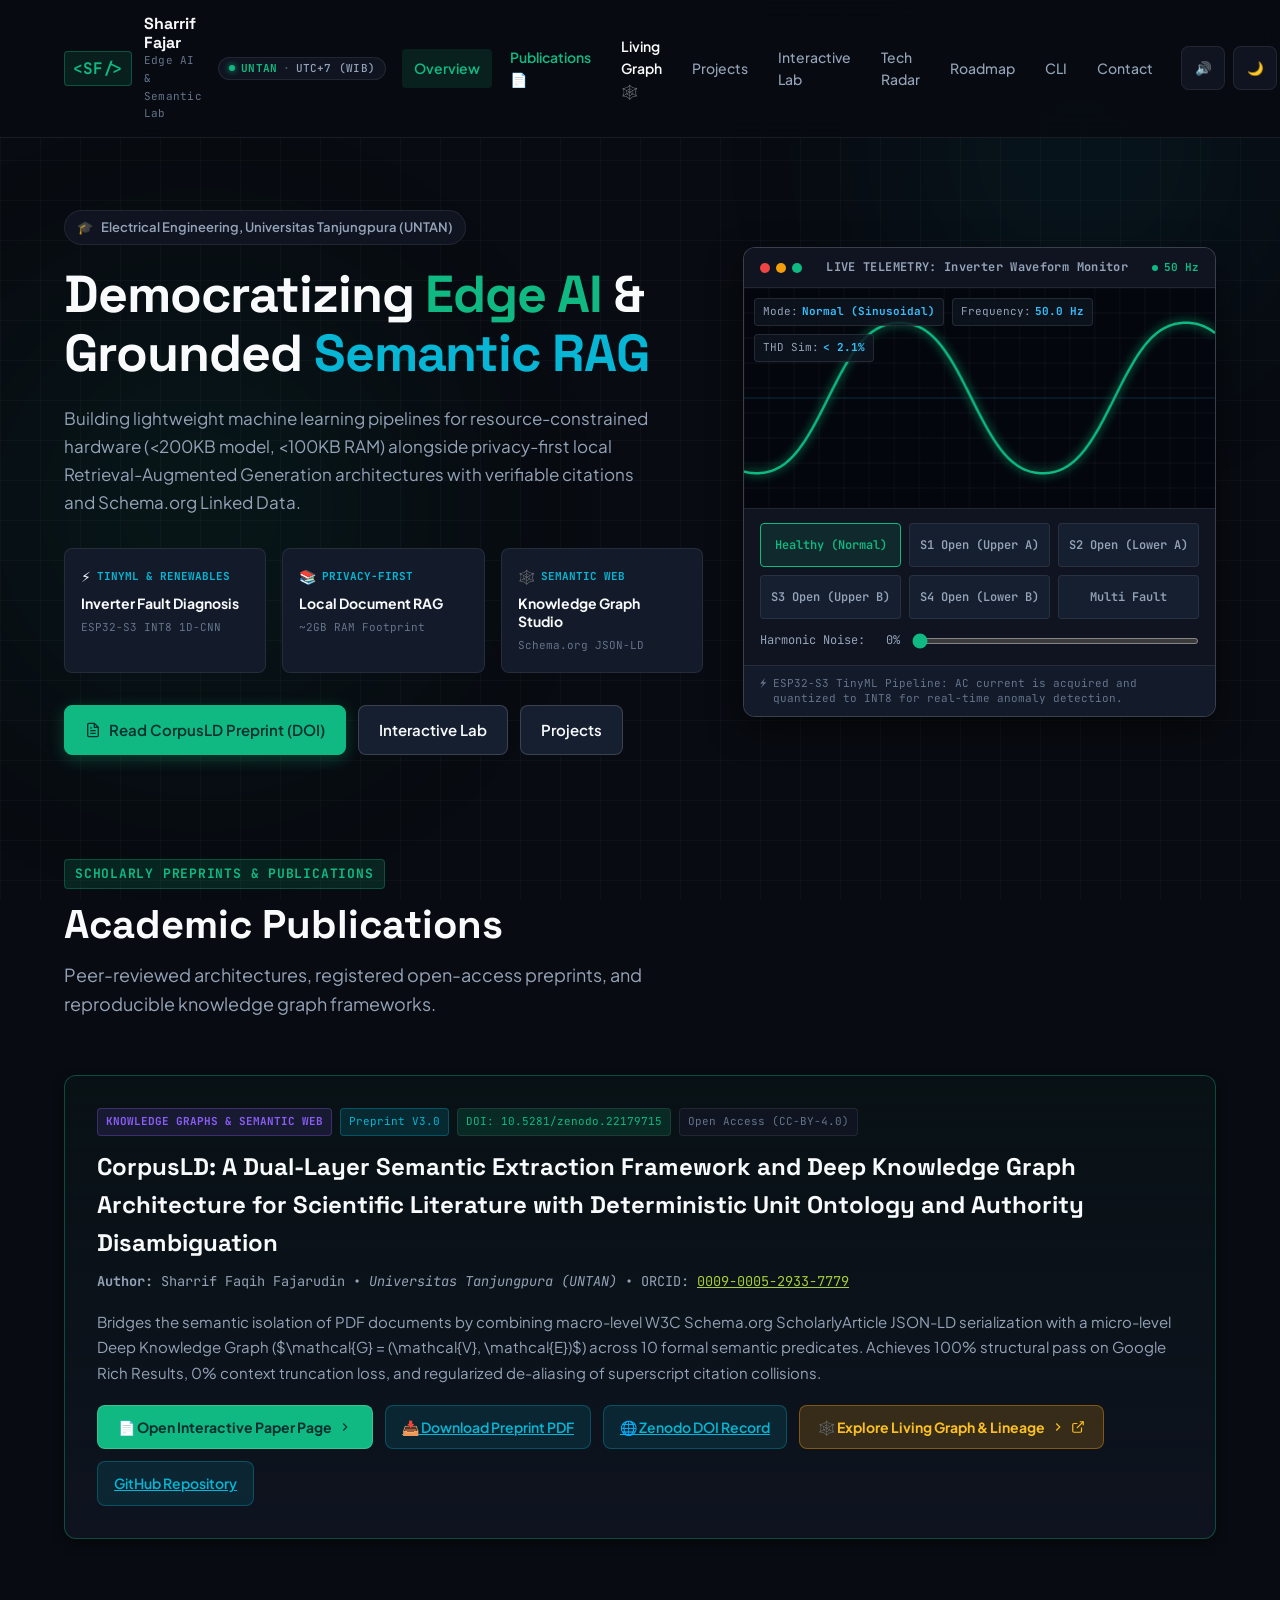
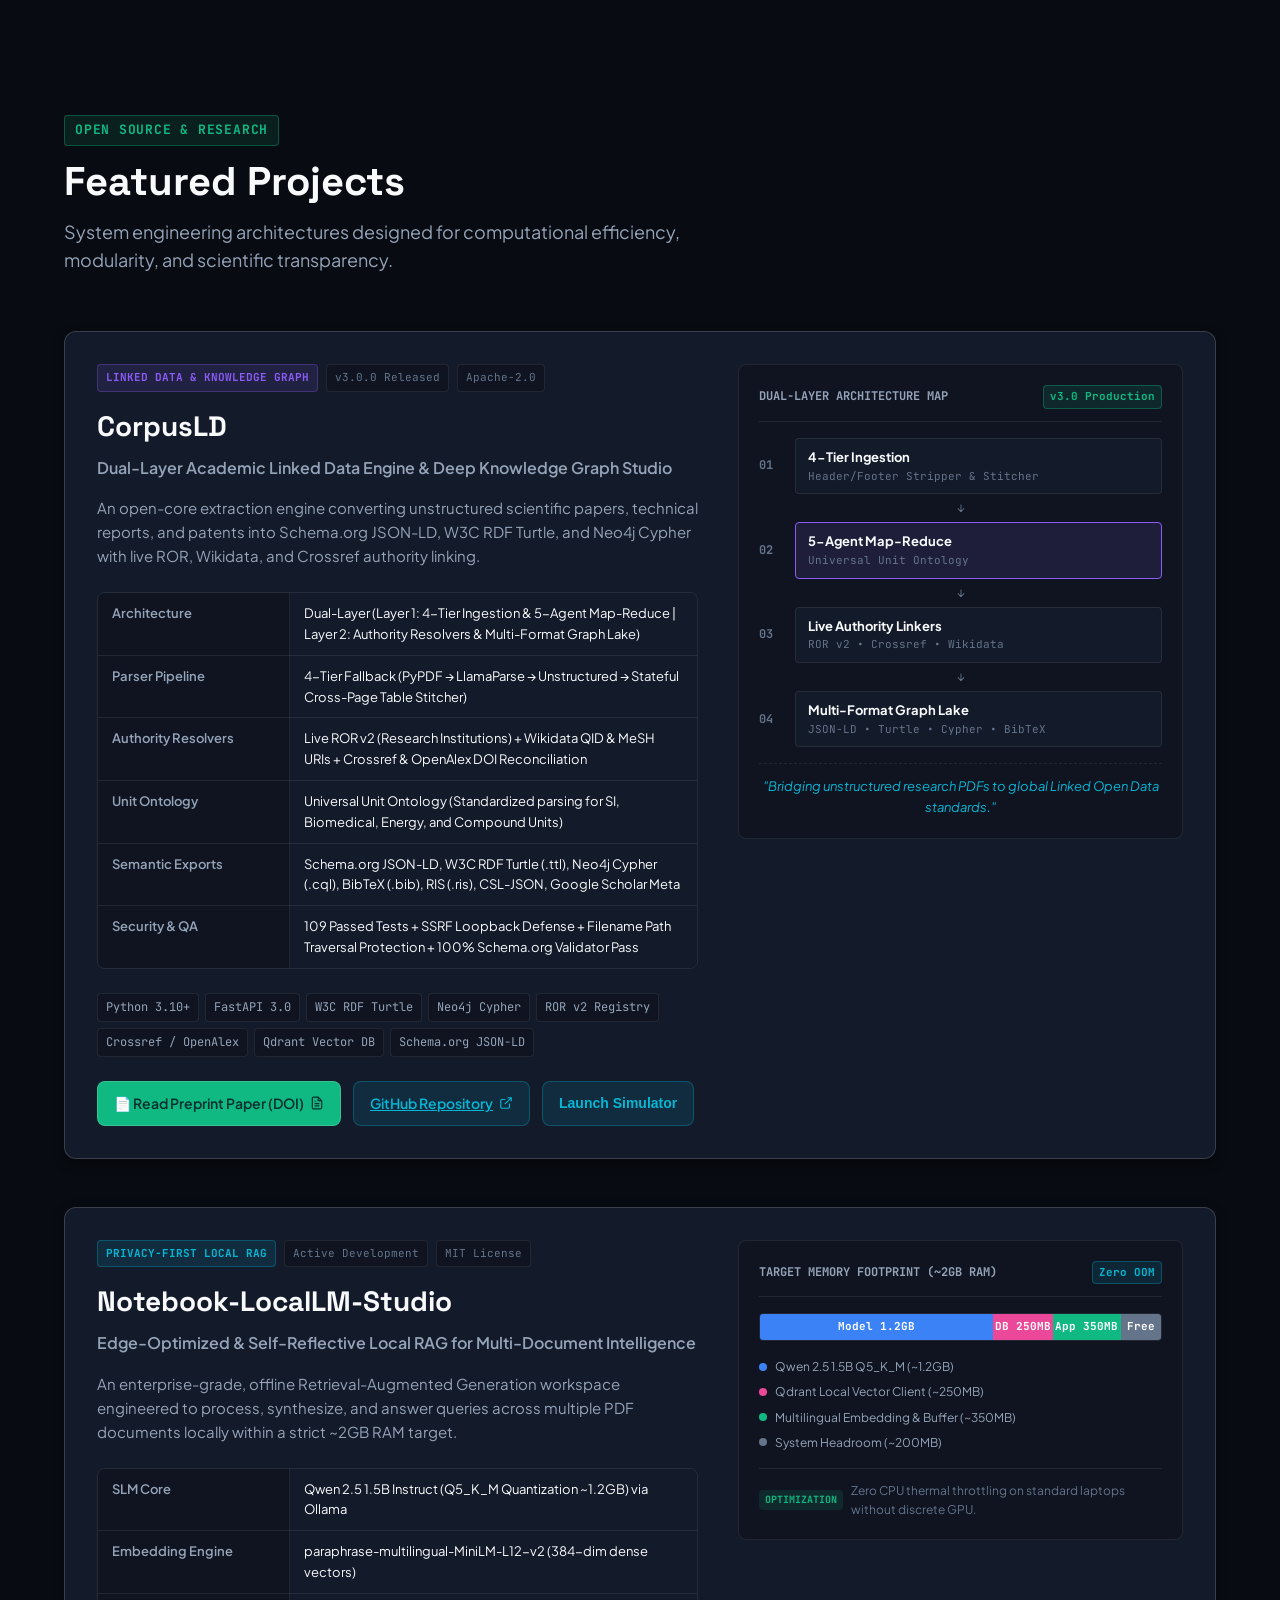
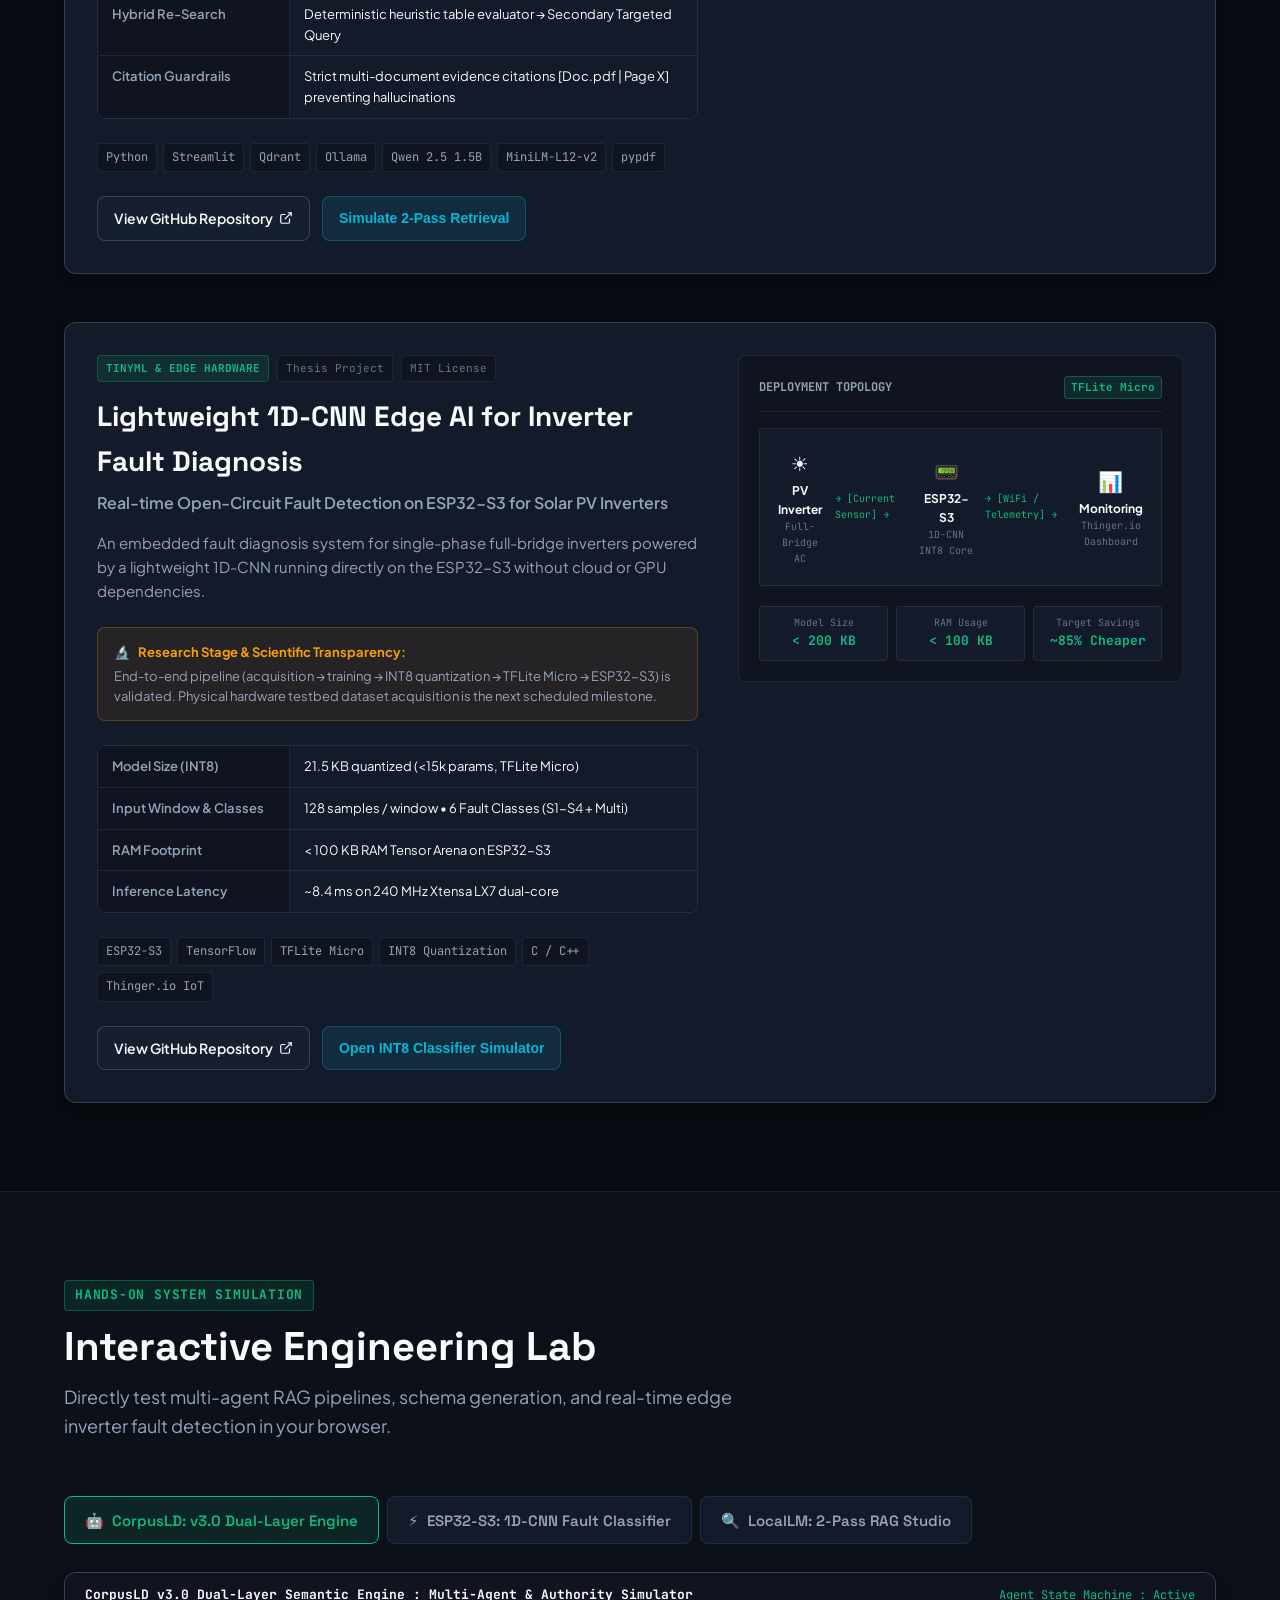
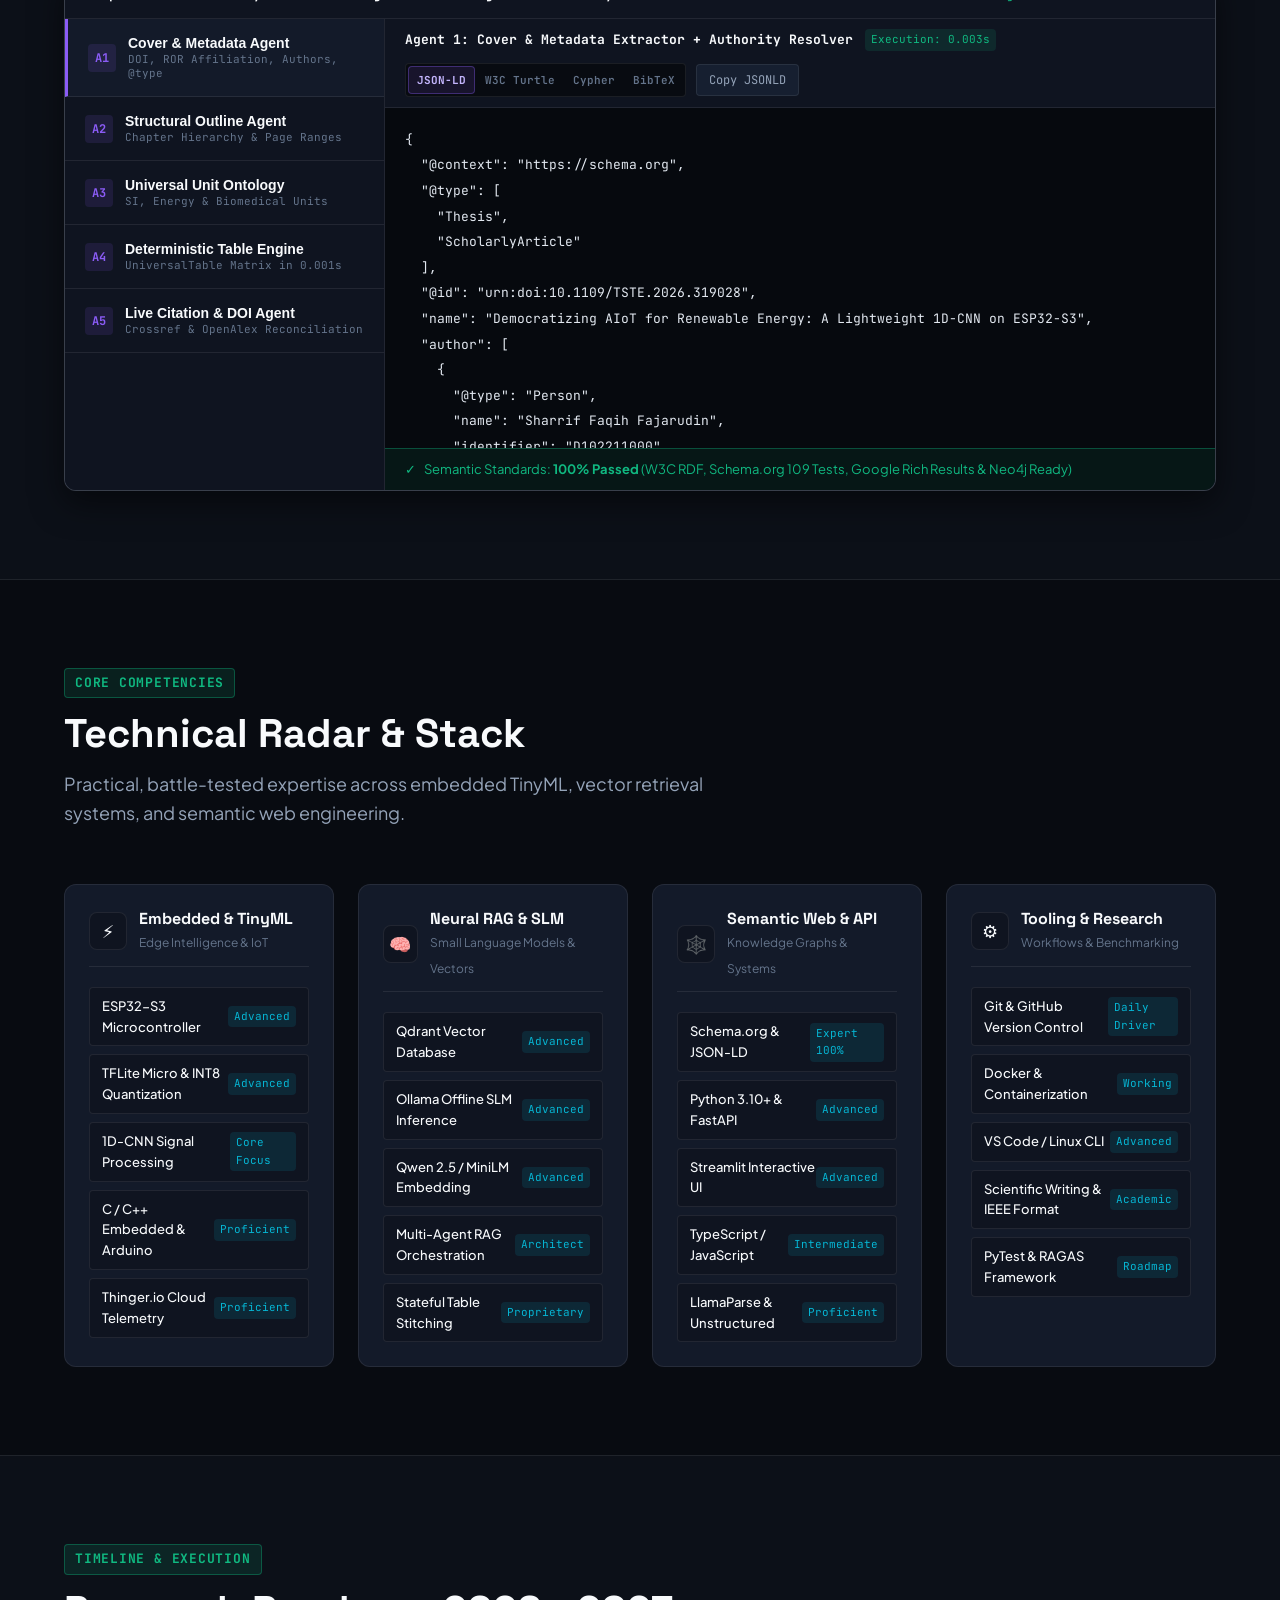
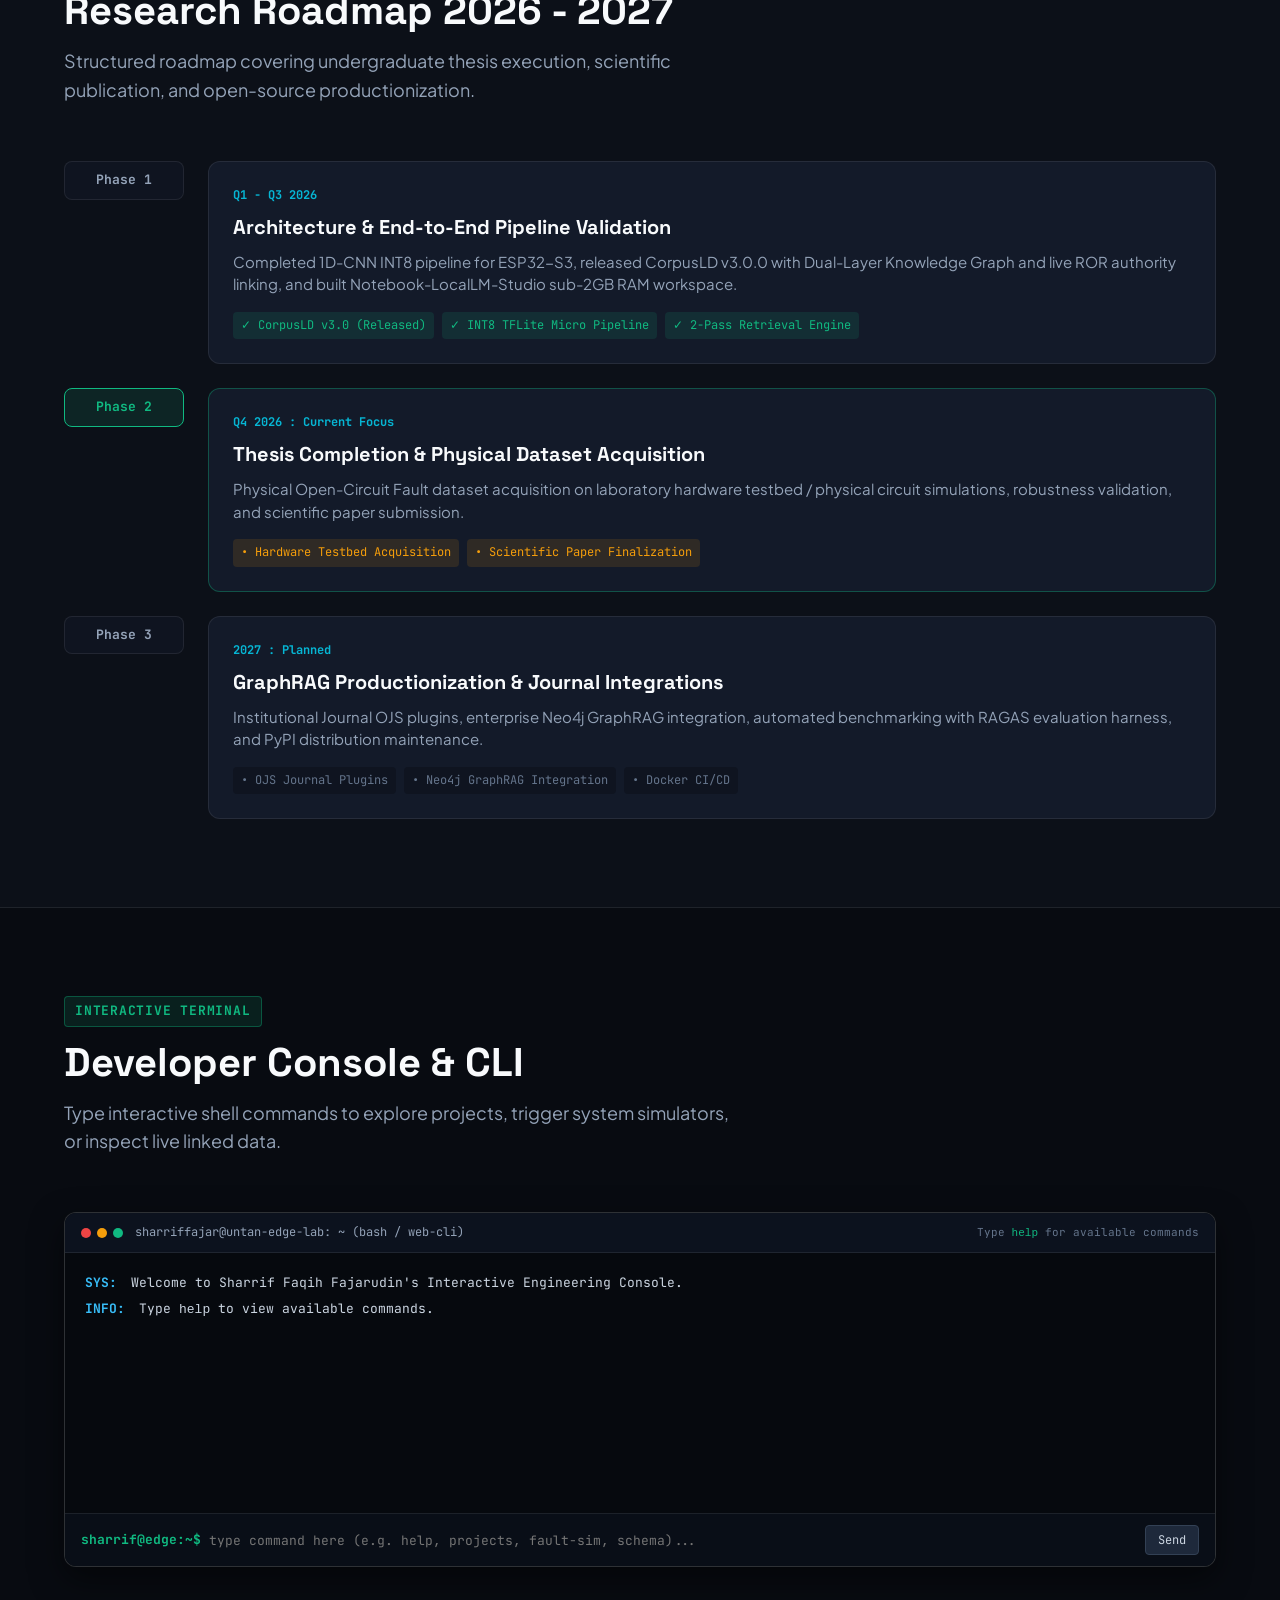
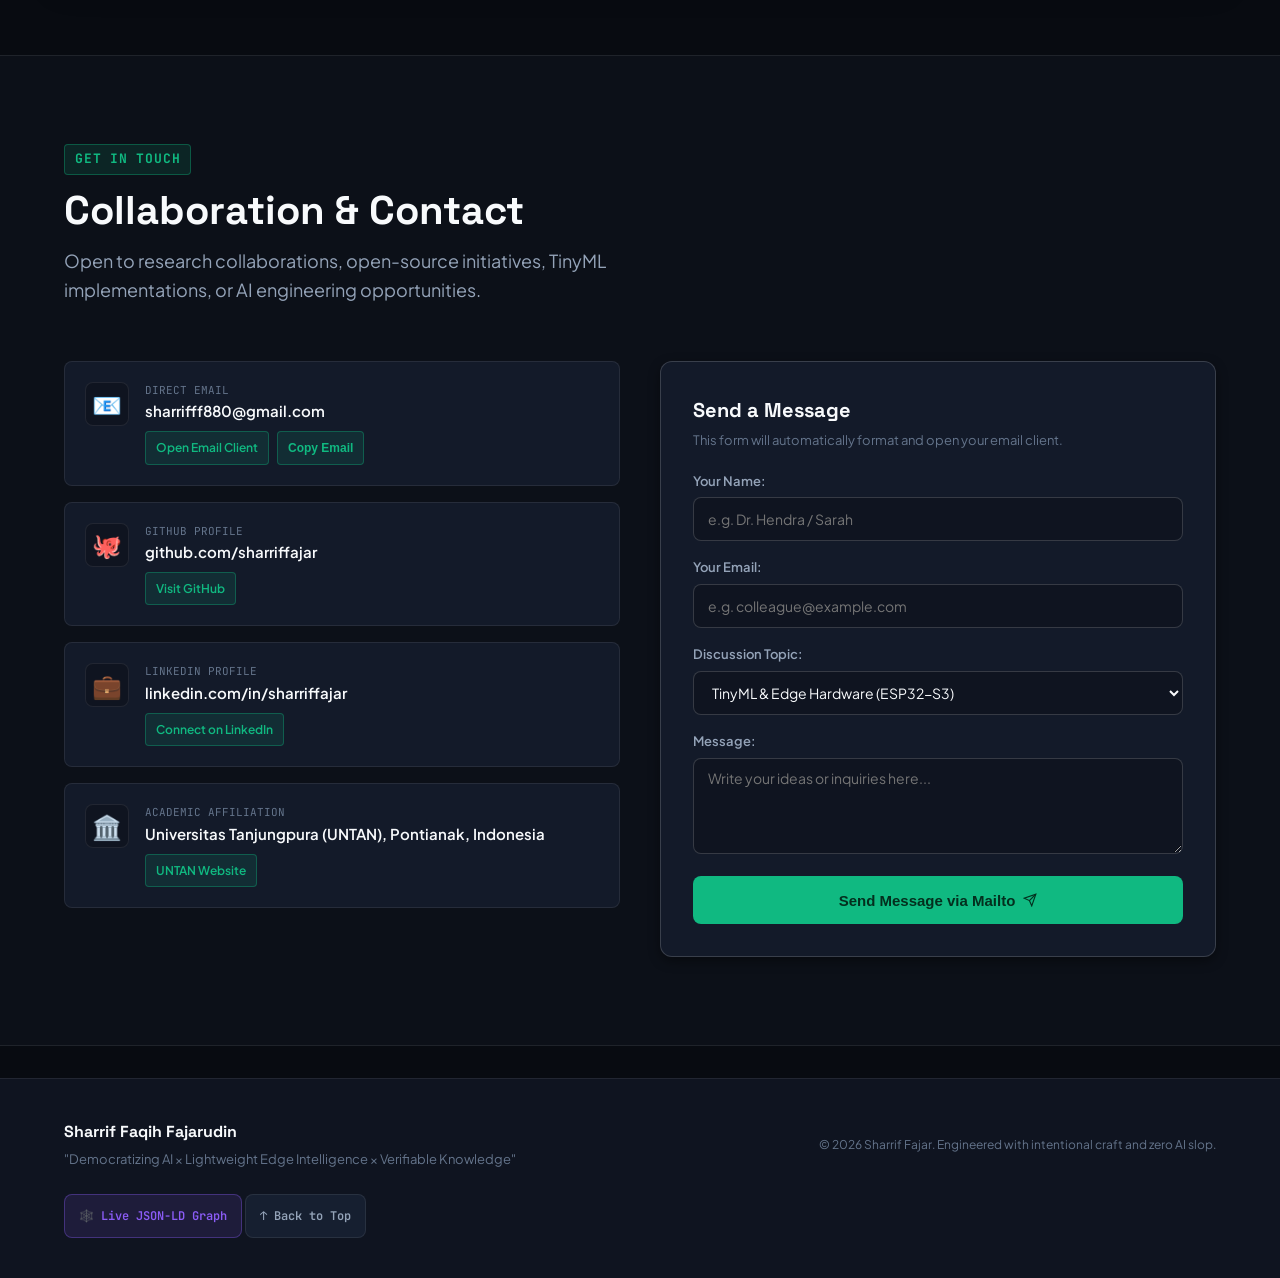
==== commit 1bbf3ba3: "feat: add Living Graph portal and CorpusLD research paper page with navigation updates" ====
--- a/index.html
+++ b/index.html
@@ -269,6 +269,7 @@
         <ul class="nav-list">
           <li><a href="#overview" class="nav-link active">Overview</a></li>
           <li><a href="#publications" class="nav-link" style="color: var(--accent-emerald); font-weight: 600;">Publications 📄</a></li>
+          <li><a href="./living-knowledge/" class="nav-link" style="color: var(--accent-gold); font-weight: 600;">Living Graph 🕸️</a></li>
           <li><a href="#projects" class="nav-link">Projects</a></li>
           <li><a href="#interactive-lab" class="nav-link">Interactive Lab</a></li>
           <li><a href="#tech-stack" class="nav-link">Tech Radar</a></li>
@@ -476,6 +477,10 @@
                 </a>
                 <a href="https://doi.org/10.5281/zenodo.22179715" target="_blank" rel="noopener noreferrer" class="btn-card-secondary">
                   <span>🌐 Zenodo DOI Record</span>
+                </a>
+                <a href="./living-knowledge/" class="btn-card-primary" style="background: rgba(245, 158, 11, 0.18); color: #fbbf24; border: 1px solid rgba(245, 158, 11, 0.4); font-weight: 700; padding: 10px 18px;">
+                  <span>🕸️ Explore Living Graph &amp; Lineage</span>
+                  <svg width="14" height="14" viewBox="0 0 24 24" fill="none" stroke="currentColor" stroke-width="2"><polyline points="9 18 15 12 9 6"></polyline></svg>
                   <svg width="14" height="14" viewBox="0 0 24 24" fill="none" stroke="currentColor" stroke-width="2"><path d="M18 13v6a2 2 0 0 1-2 2H5a2 2 0 0 1-2-2V8a2 2 0 0 1 2-2h6"></path><polyline points="15 3 21 3 21 9"></polyline><line x1="10" y1="14" x2="21" y2="3"></line></svg>
                 </a>
                 <a href="https://github.com/sharriffajar/CorpusLD" target="_blank" rel="noopener noreferrer" class="btn-card-secondary">
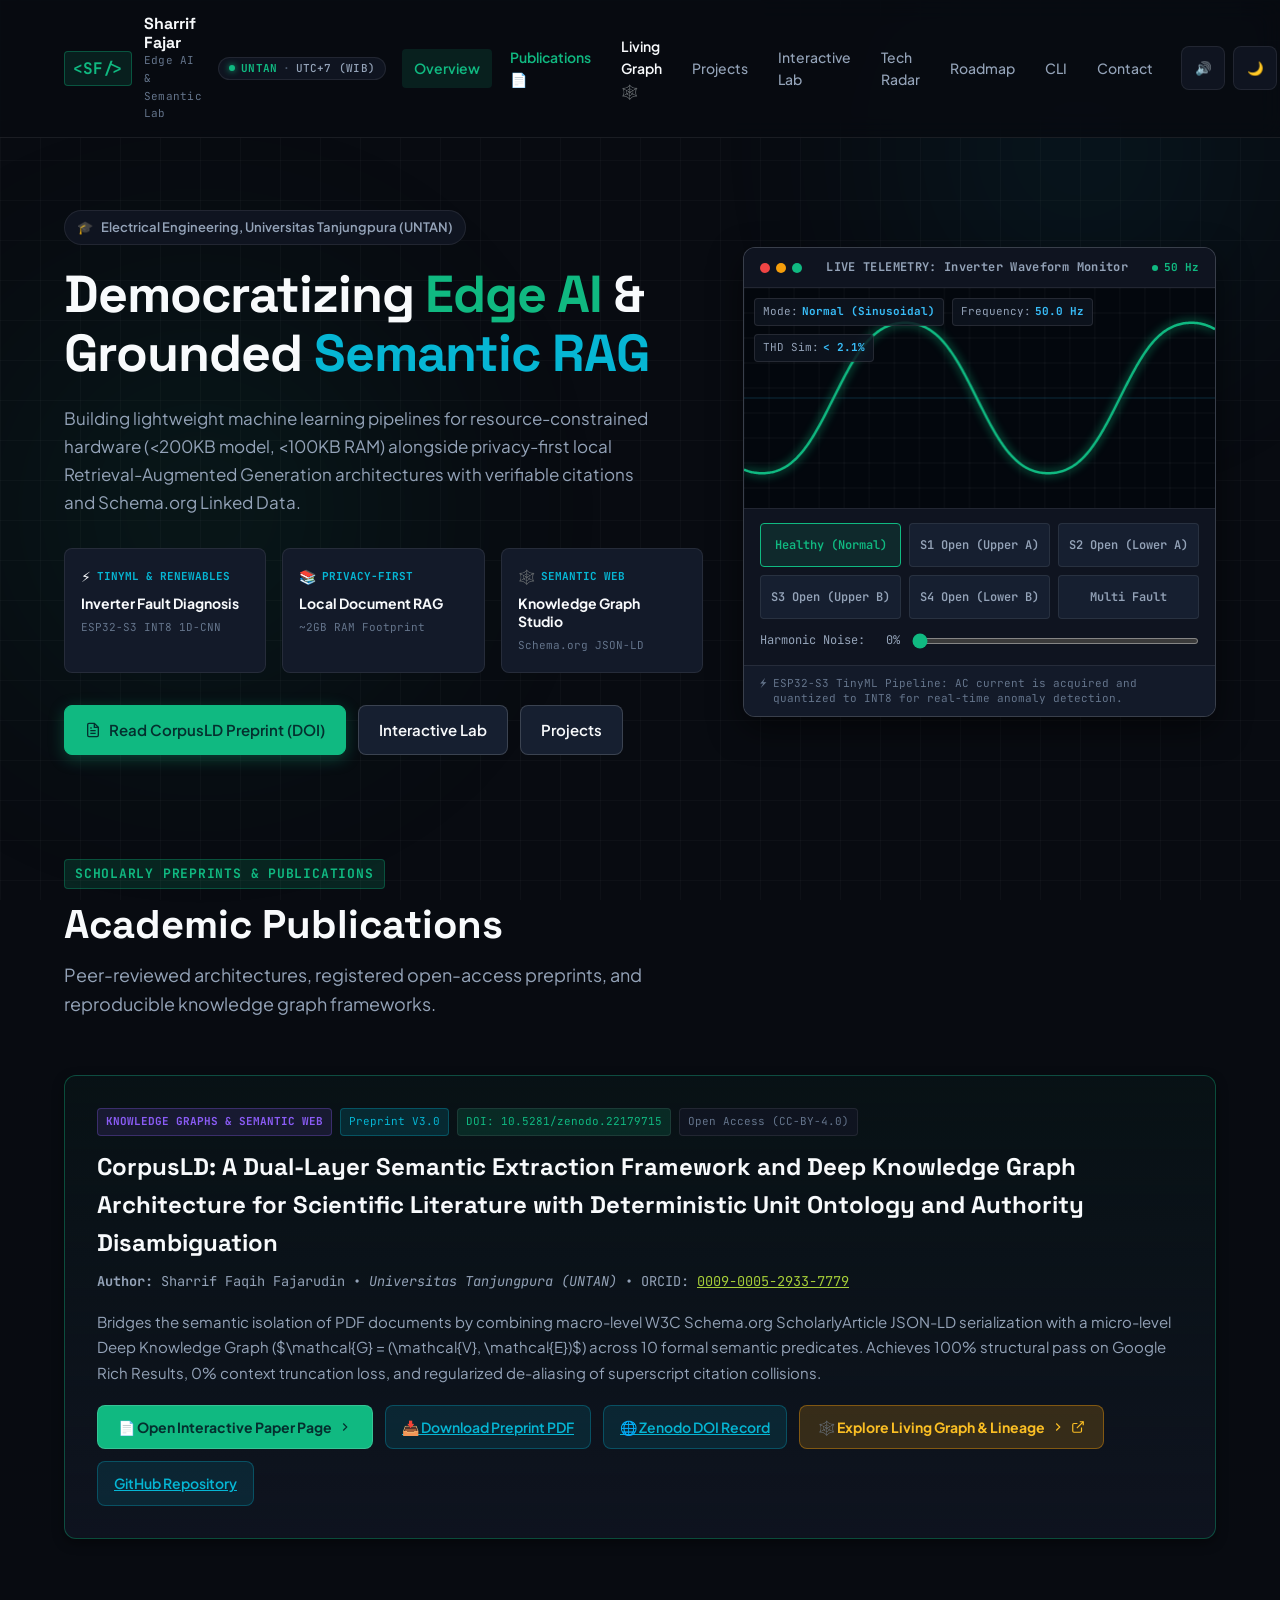
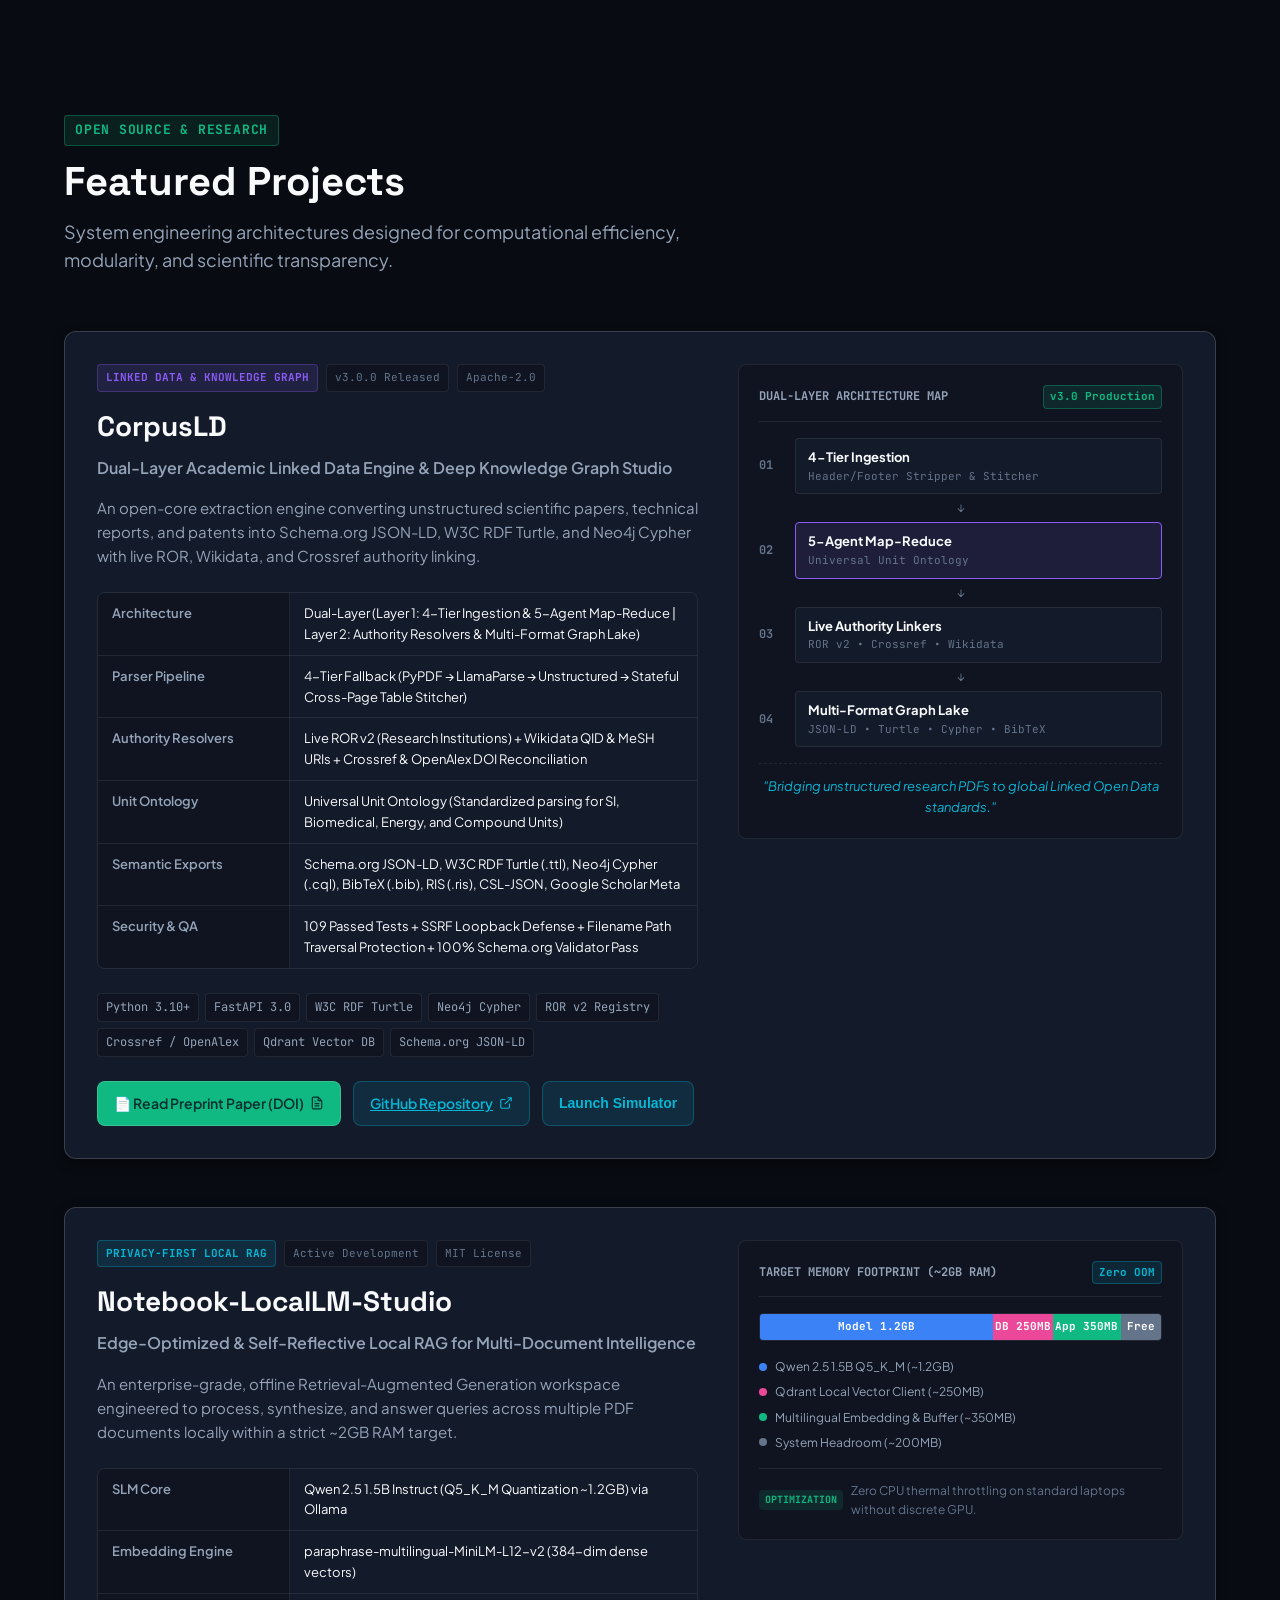
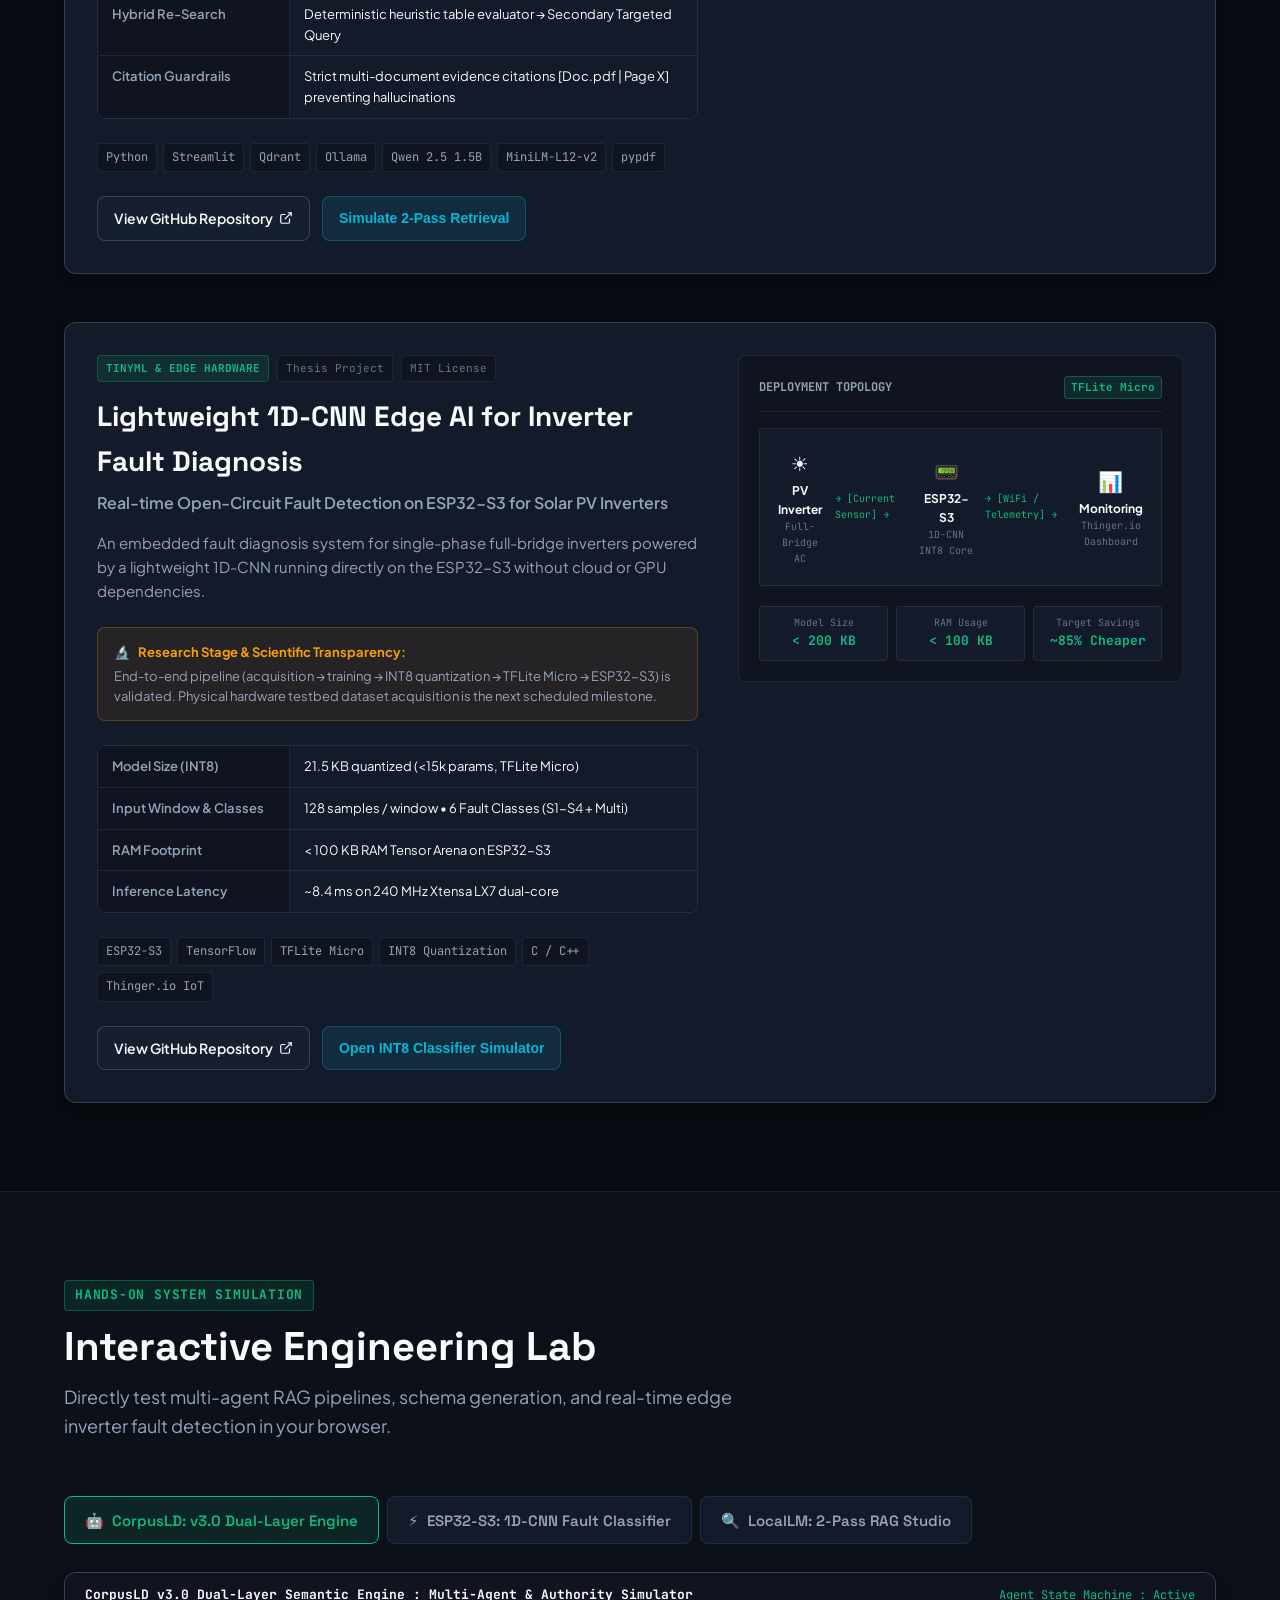
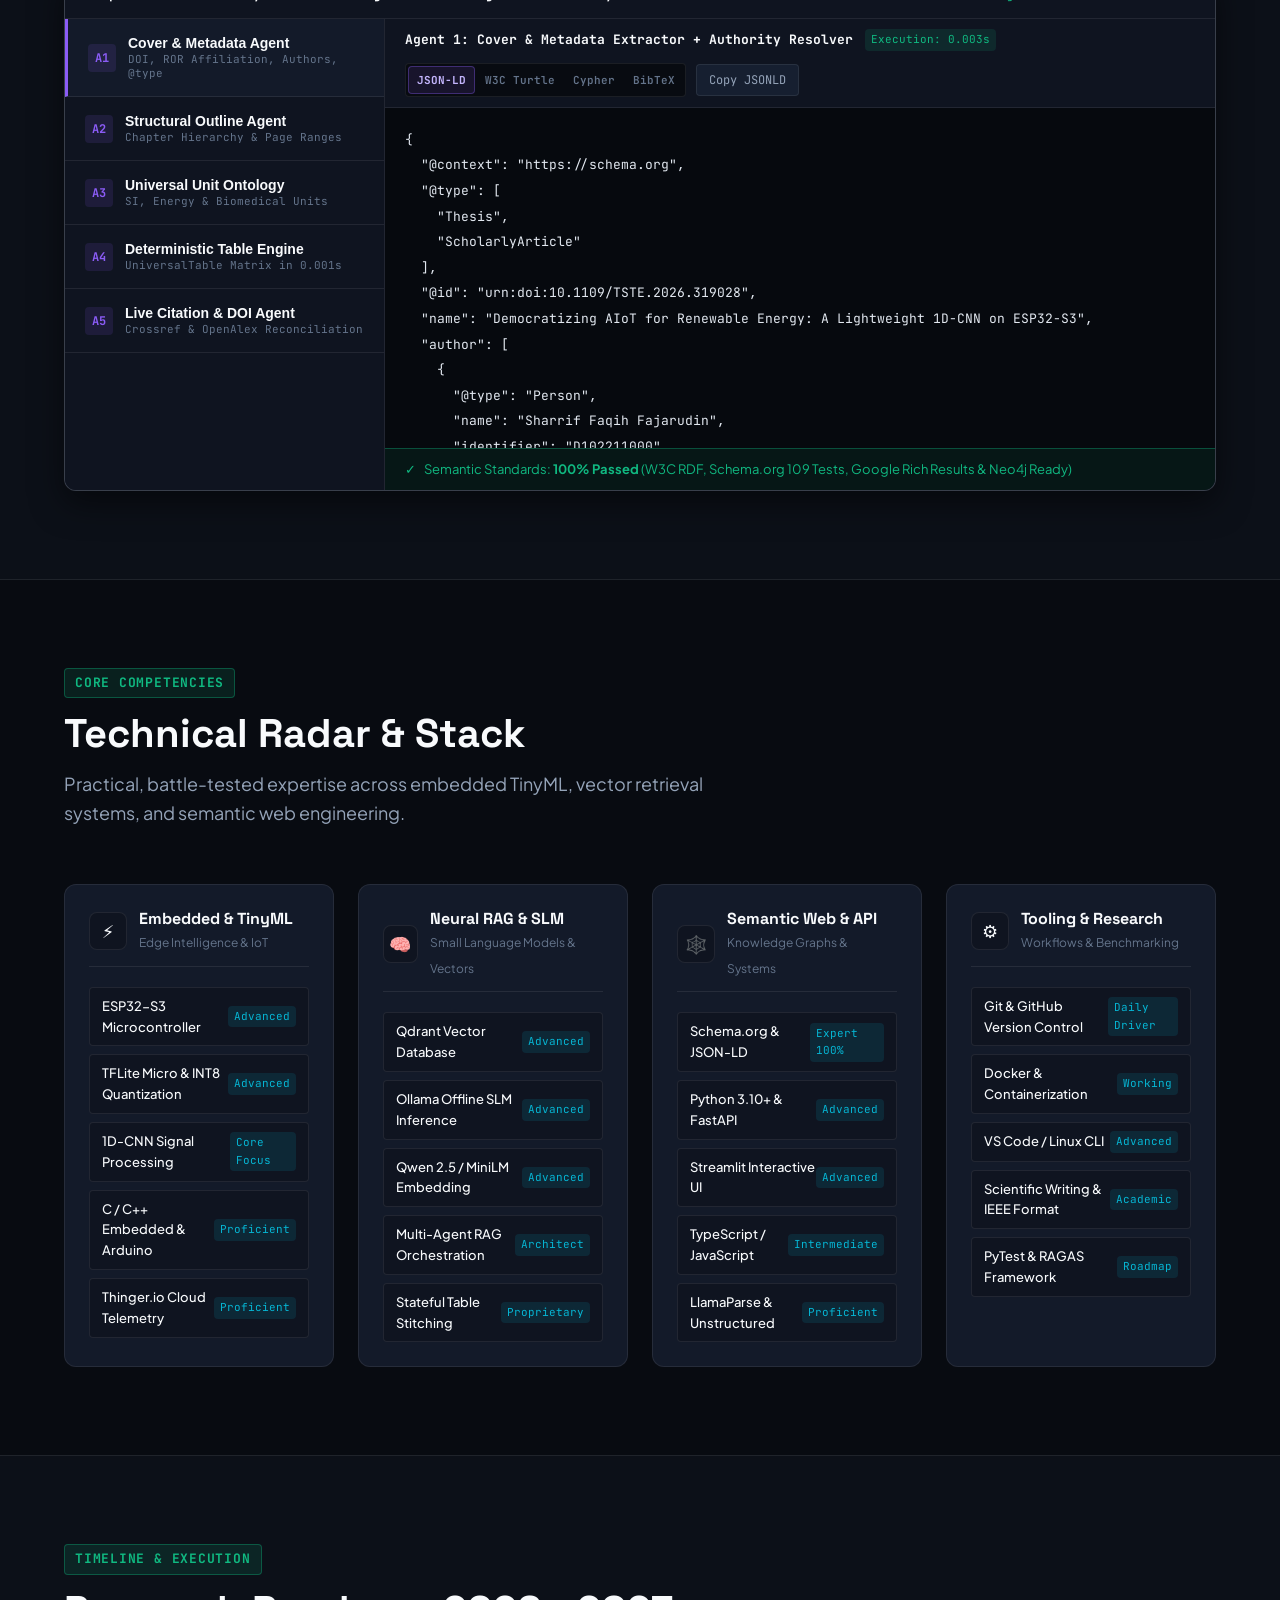
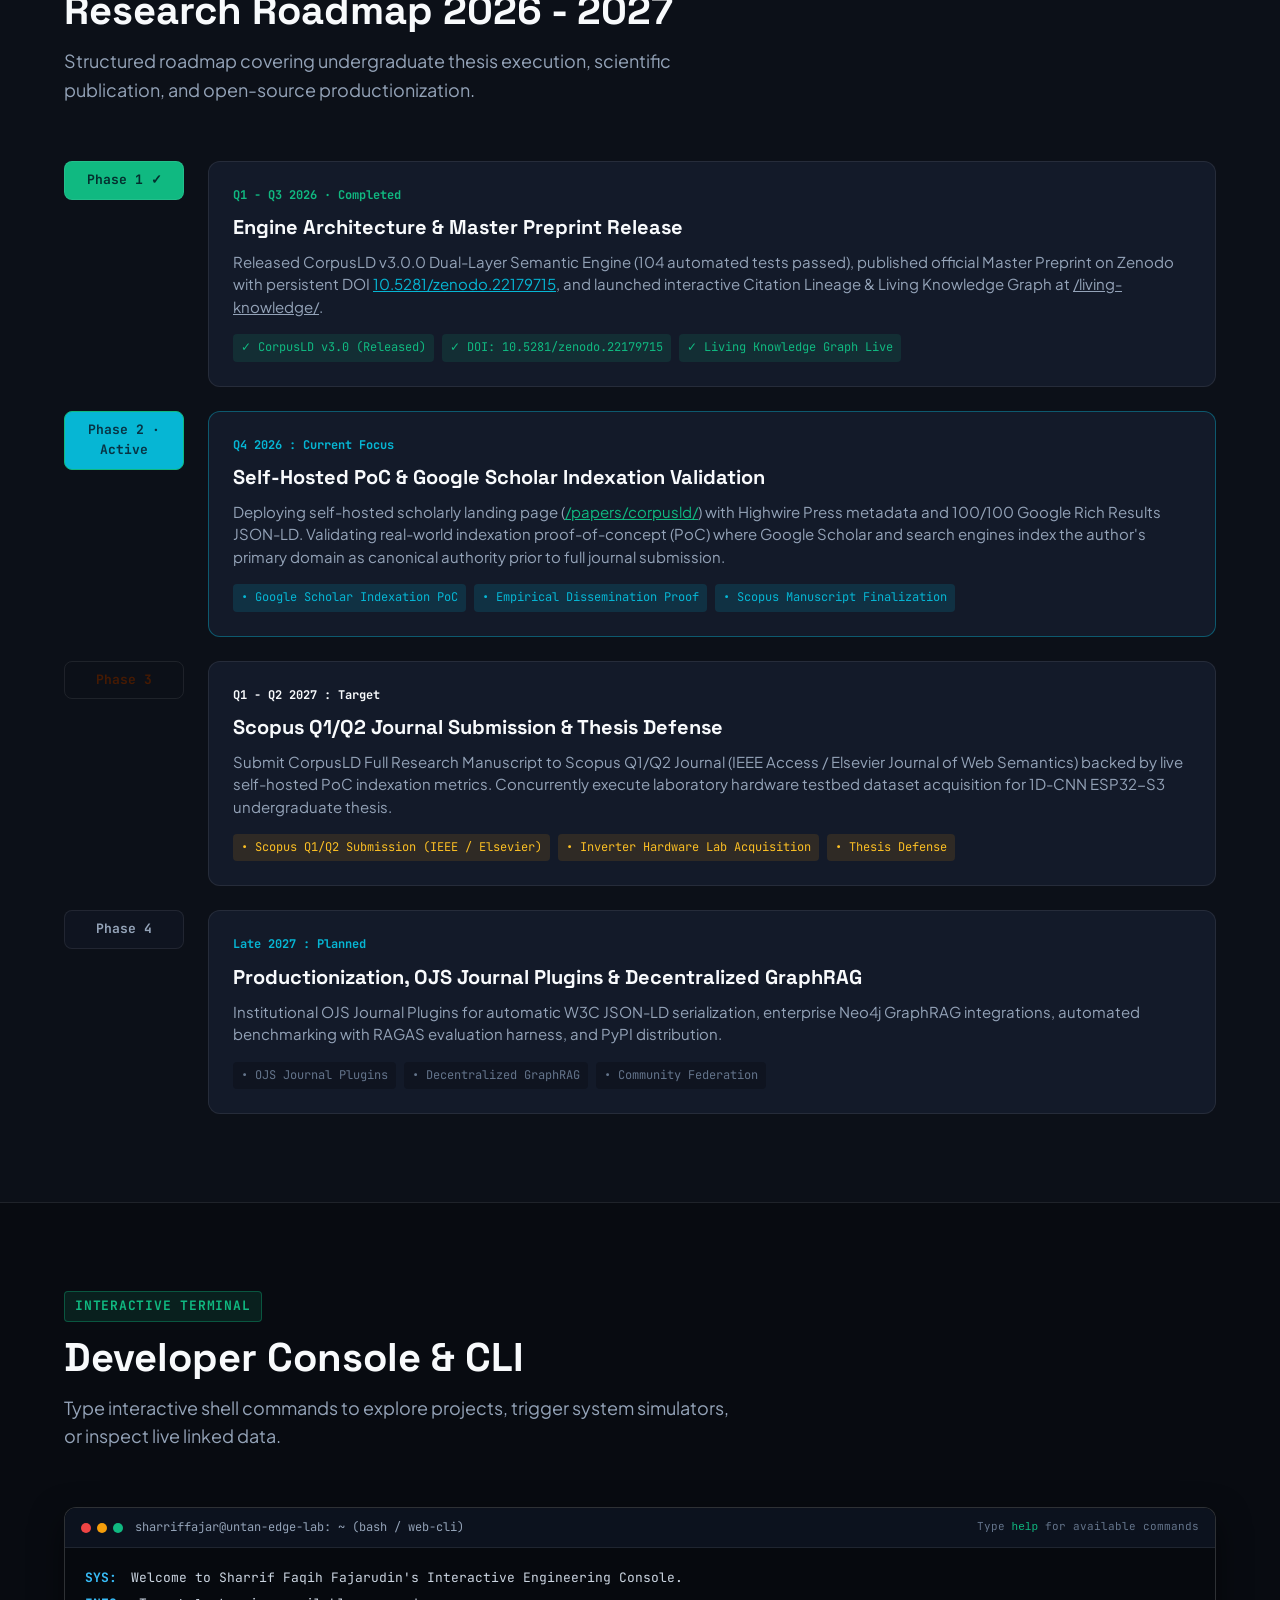
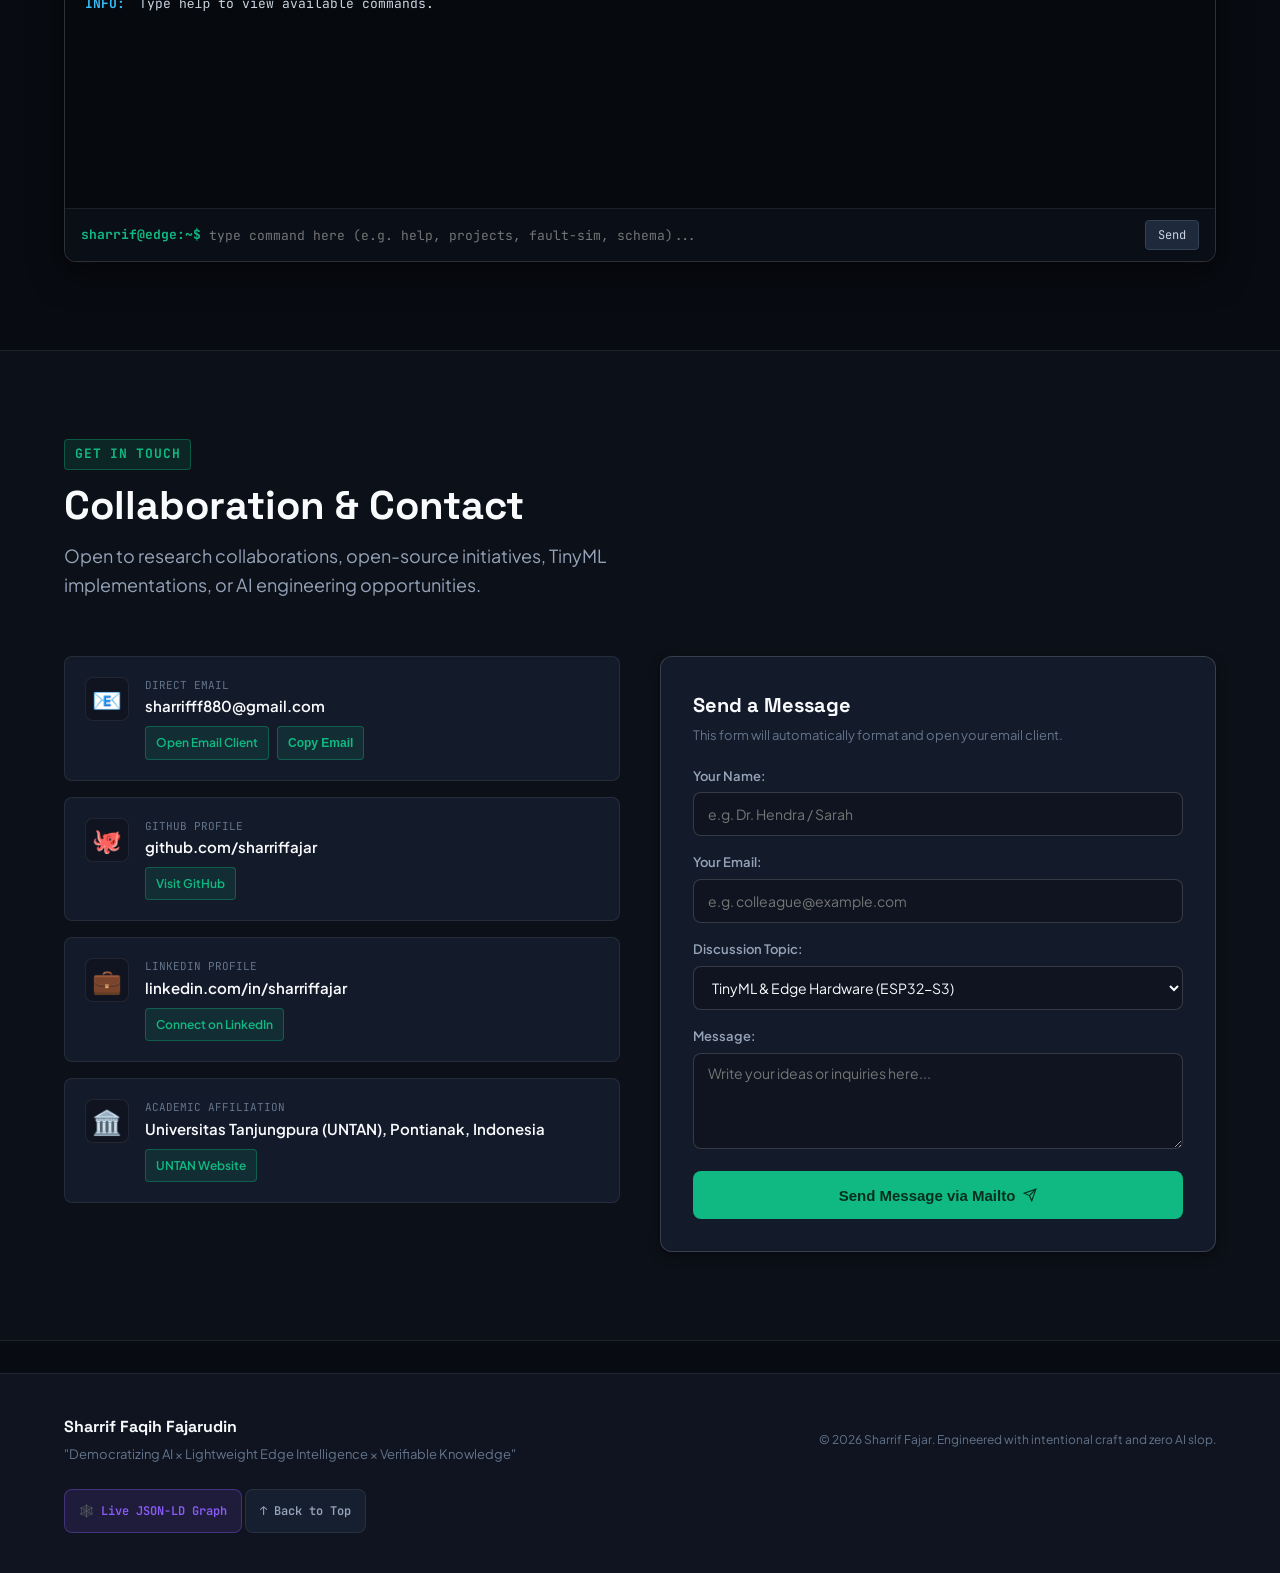
==== commit 7ed56dd8: "feat: update profile information, add academic publications, and enhance project documentation in RE" ====
--- a/index.html
+++ b/index.html
@@ -1416,53 +1416,71 @@
           </p>
         </div>
 
-        <div class="roadmap-timeline">
-          <!-- Roadmap Item 1 -->
+                <div class="roadmap-timeline">
+          <!-- Roadmap Item 1: Completed -->
           <div class="roadmap-item completed">
-            <div class="roadmap-badge">Phase 1</div>
+            <div class="roadmap-badge" style="background: var(--accent-emerald); color: #042f2e;">Phase 1 ✓</div>
             <div class="roadmap-card">
-              <div class="roadmap-date">Q1 - Q3 2026</div>
-              <h3 class="roadmap-title">Architecture &amp; End-to-End Pipeline Validation</h3>
+              <div class="roadmap-date" style="color: var(--accent-emerald);">Q1 - Q3 2026 · Completed</div>
+              <h3 class="roadmap-title">Engine Architecture &amp; Master Preprint Release</h3>
               <p class="roadmap-desc">
-                Completed 1D-CNN INT8 pipeline for ESP32-S3, released CorpusLD v3.0.0 with Dual-Layer Knowledge Graph and live ROR authority linking, and built Notebook-LocalLM-Studio sub-2GB RAM workspace.
+                Released CorpusLD v3.0.0 Dual-Layer Semantic Engine (104 automated tests passed), published official Master Preprint on Zenodo with persistent DOI <a href="https://doi.org/10.5281/zenodo.22179715" target="_blank" rel="noopener" style="color: var(--accent-cyan);">10.5281/zenodo.22179715</a>, and launched interactive Citation Lineage &amp; Living Knowledge Graph at <a href="./living-knowledge/" style="color: var(--accent-gold);">/living-knowledge/</a>.
               </p>
               <div class="roadmap-tags">
                 <span class="tag-done">✓ CorpusLD v3.0 (Released)</span>
-                <span class="tag-done">✓ INT8 TFLite Micro Pipeline</span>
-                <span class="tag-done">✓ 2-Pass Retrieval Engine</span>
-              </div>
-            </div>
-          </div>
-
-          <!-- Roadmap Item 2 -->
+                <span class="tag-done">✓ DOI: 10.5281/zenodo.22179715</span>
+                <span class="tag-done">✓ Living Knowledge Graph Live</span>
+              </div>
+            </div>
+          </div>
+
+          <!-- Roadmap Item 2: Current Focus -->
           <div class="roadmap-item active">
-            <div class="roadmap-badge">Phase 2</div>
-            <div class="roadmap-card">
-              <div class="roadmap-date">Q4 2026 : Current Focus</div>
-              <h3 class="roadmap-title">Thesis Completion &amp; Physical Dataset Acquisition</h3>
+            <div class="roadmap-badge" style="background: var(--accent-cyan); color: #083344;">Phase 2 · Active</div>
+            <div class="roadmap-card" style="border-color: rgba(6, 182, 212, 0.4);">
+              <div class="roadmap-date" style="color: var(--accent-cyan);">Q4 2026 : Current Focus</div>
+              <h3 class="roadmap-title">Self-Hosted PoC &amp; Google Scholar Indexation Validation</h3>
               <p class="roadmap-desc">
-                Physical Open-Circuit Fault dataset acquisition on laboratory hardware testbed / physical circuit simulations, robustness validation, and scientific paper submission.
+                Deploying self-hosted scholarly landing page (<a href="./papers/corpusld/" style="color: var(--accent-emerald);">/papers/corpusld/</a>) with Highwire Press metadata and 100/100 Google Rich Results JSON-LD. Validating real-world indexation proof-of-concept (PoC) where Google Scholar and search engines index the author's primary domain as canonical authority prior to full journal submission.
               </p>
               <div class="roadmap-tags">
-                <span class="tag-current">&bull; Hardware Testbed Acquisition</span>
-                <span class="tag-current">&bull; Scientific Paper Finalization</span>
-              </div>
-            </div>
-          </div>
-
-          <!-- Roadmap Item 3 -->
+                <span class="tag-current" style="background: rgba(6, 182, 212, 0.15); color: var(--accent-cyan); border-color: rgba(6, 182, 212, 0.35);">&bull; Google Scholar Indexation PoC</span>
+                <span class="tag-current" style="background: rgba(6, 182, 212, 0.15); color: var(--accent-cyan); border-color: rgba(6, 182, 212, 0.35);">&bull; Empirical Dissemination Proof</span>
+                <span class="tag-current" style="background: rgba(6, 182, 212, 0.15); color: var(--accent-cyan); border-color: rgba(6, 182, 212, 0.35);">&bull; Scopus Manuscript Finalization</span>
+              </div>
+            </div>
+          </div>
+
+          <!-- Roadmap Item 3: Next Target -->
           <div class="roadmap-item upcoming">
-            <div class="roadmap-badge">Phase 3</div>
+            <div class="roadmap-badge" style="background: var(--accent-gold); color: #451a03;">Phase 3</div>
             <div class="roadmap-card">
-              <div class="roadmap-date">2027 : Planned</div>
-              <h3 class="roadmap-title">GraphRAG Productionization &amp; Journal Integrations</h3>
+              <div class="roadmap-date" style="color: var(--accent-gold);">Q1 - Q2 2027 : Target</div>
+              <h3 class="roadmap-title">Scopus Q1/Q2 Journal Submission &amp; Thesis Defense</h3>
               <p class="roadmap-desc">
-                Institutional Journal OJS plugins, enterprise Neo4j GraphRAG integration, automated benchmarking with RAGAS evaluation harness, and PyPI distribution maintenance.
+                Submit CorpusLD Full Research Manuscript to Scopus Q1/Q2 Journal (IEEE Access / Elsevier Journal of Web Semantics) backed by live self-hosted PoC indexation metrics. Concurrently execute laboratory hardware testbed dataset acquisition for 1D-CNN ESP32-S3 undergraduate thesis.
+              </p>
+              <div class="roadmap-tags">
+                <span class="tag-future" style="background: rgba(245, 158, 11, 0.12); color: #fbbf24; border-color: rgba(245, 158, 11, 0.3);">&bull; Scopus Q1/Q2 Submission (IEEE / Elsevier)</span>
+                <span class="tag-future" style="background: rgba(245, 158, 11, 0.12); color: #fbbf24; border-color: rgba(245, 158, 11, 0.3);">&bull; Inverter Hardware Lab Acquisition</span>
+                <span class="tag-future" style="background: rgba(245, 158, 11, 0.12); color: #fbbf24; border-color: rgba(245, 158, 11, 0.3);">&bull; Thesis Defense</span>
+              </div>
+            </div>
+          </div>
+
+          <!-- Roadmap Item 4: Planned Productionization -->
+          <div class="roadmap-item upcoming">
+            <div class="roadmap-badge">Phase 4</div>
+            <div class="roadmap-card">
+              <div class="roadmap-date">Late 2027 : Planned</div>
+              <h3 class="roadmap-title">Productionization, OJS Journal Plugins &amp; Decentralized GraphRAG</h3>
+              <p class="roadmap-desc">
+                Institutional OJS Journal Plugins for automatic W3C JSON-LD serialization, enterprise Neo4j GraphRAG integrations, automated benchmarking with RAGAS evaluation harness, and PyPI distribution.
               </p>
               <div class="roadmap-tags">
                 <span class="tag-future">&bull; OJS Journal Plugins</span>
-                <span class="tag-future">&bull; Neo4j GraphRAG Integration</span>
-                <span class="tag-future">&bull; Docker CI/CD</span>
+                <span class="tag-future">&bull; Decentralized GraphRAG</span>
+                <span class="tag-future">&bull; Community Federation</span>
               </div>
             </div>
           </div>
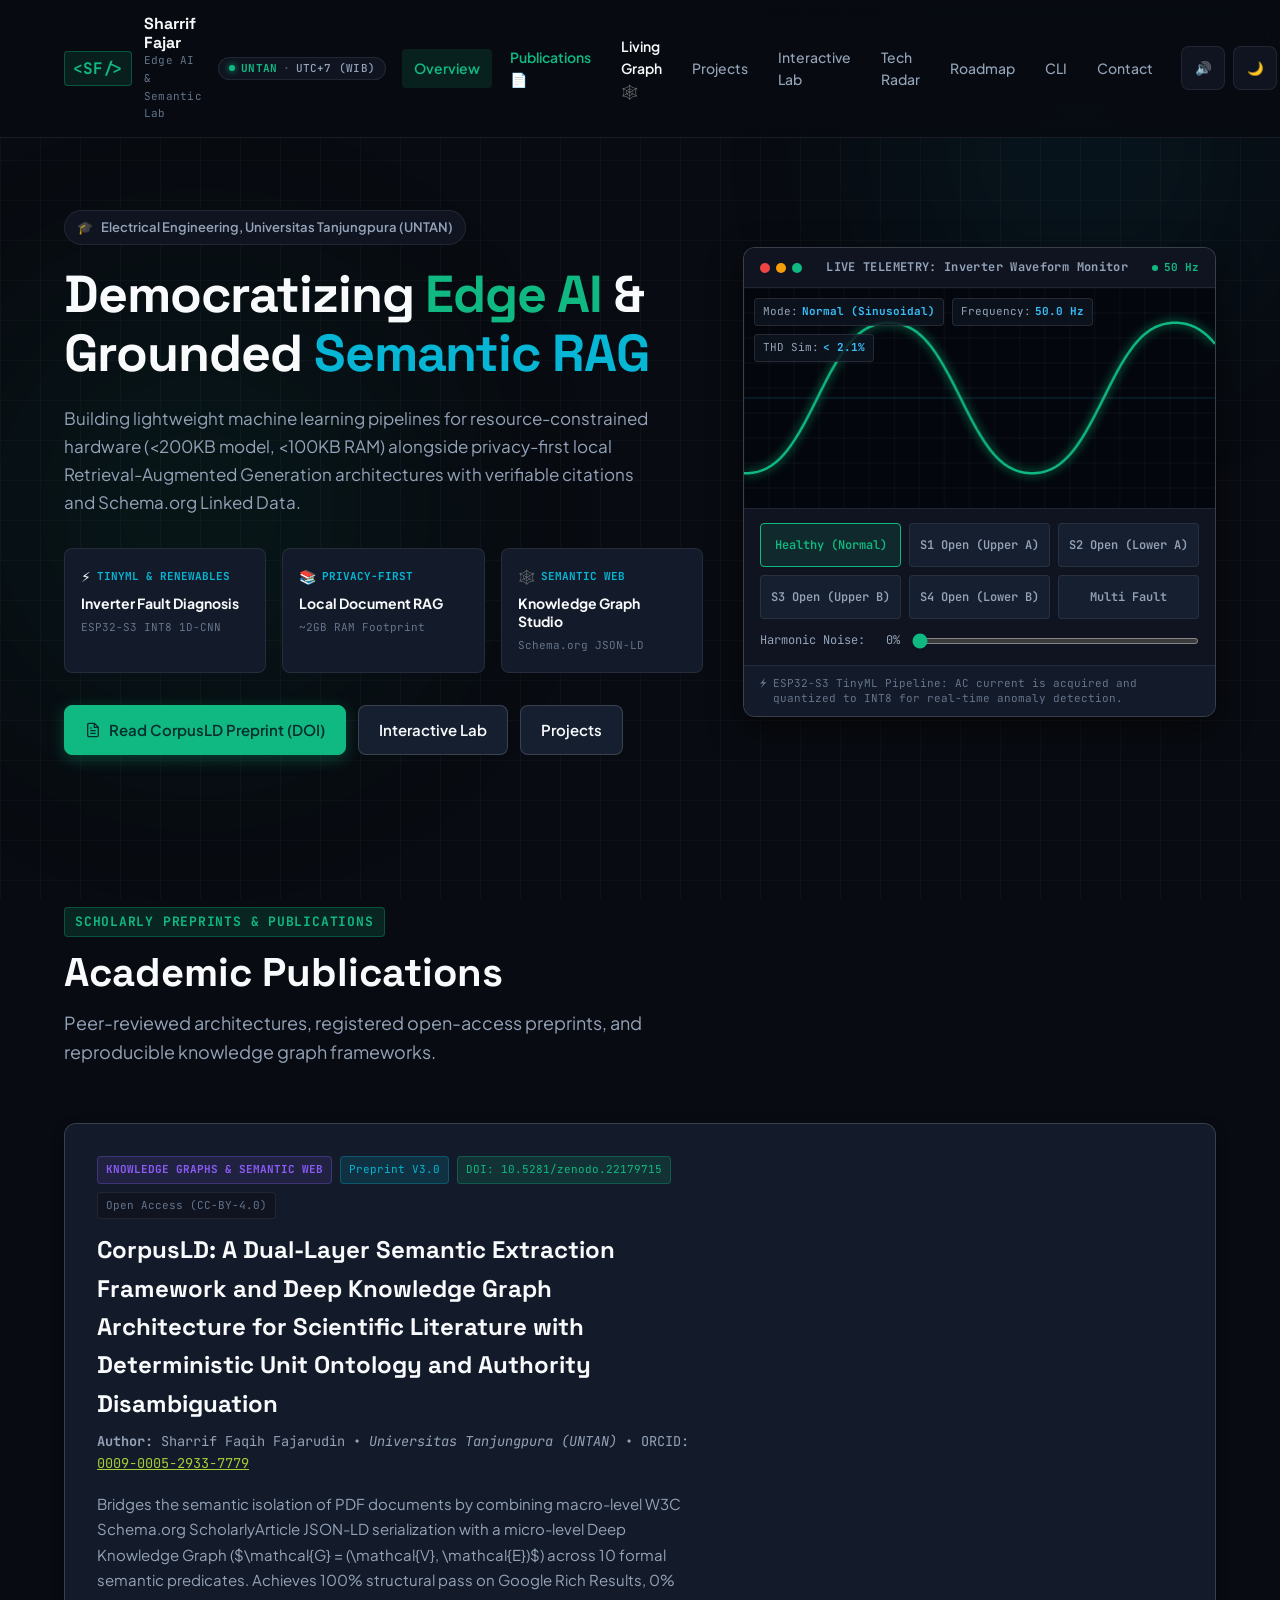
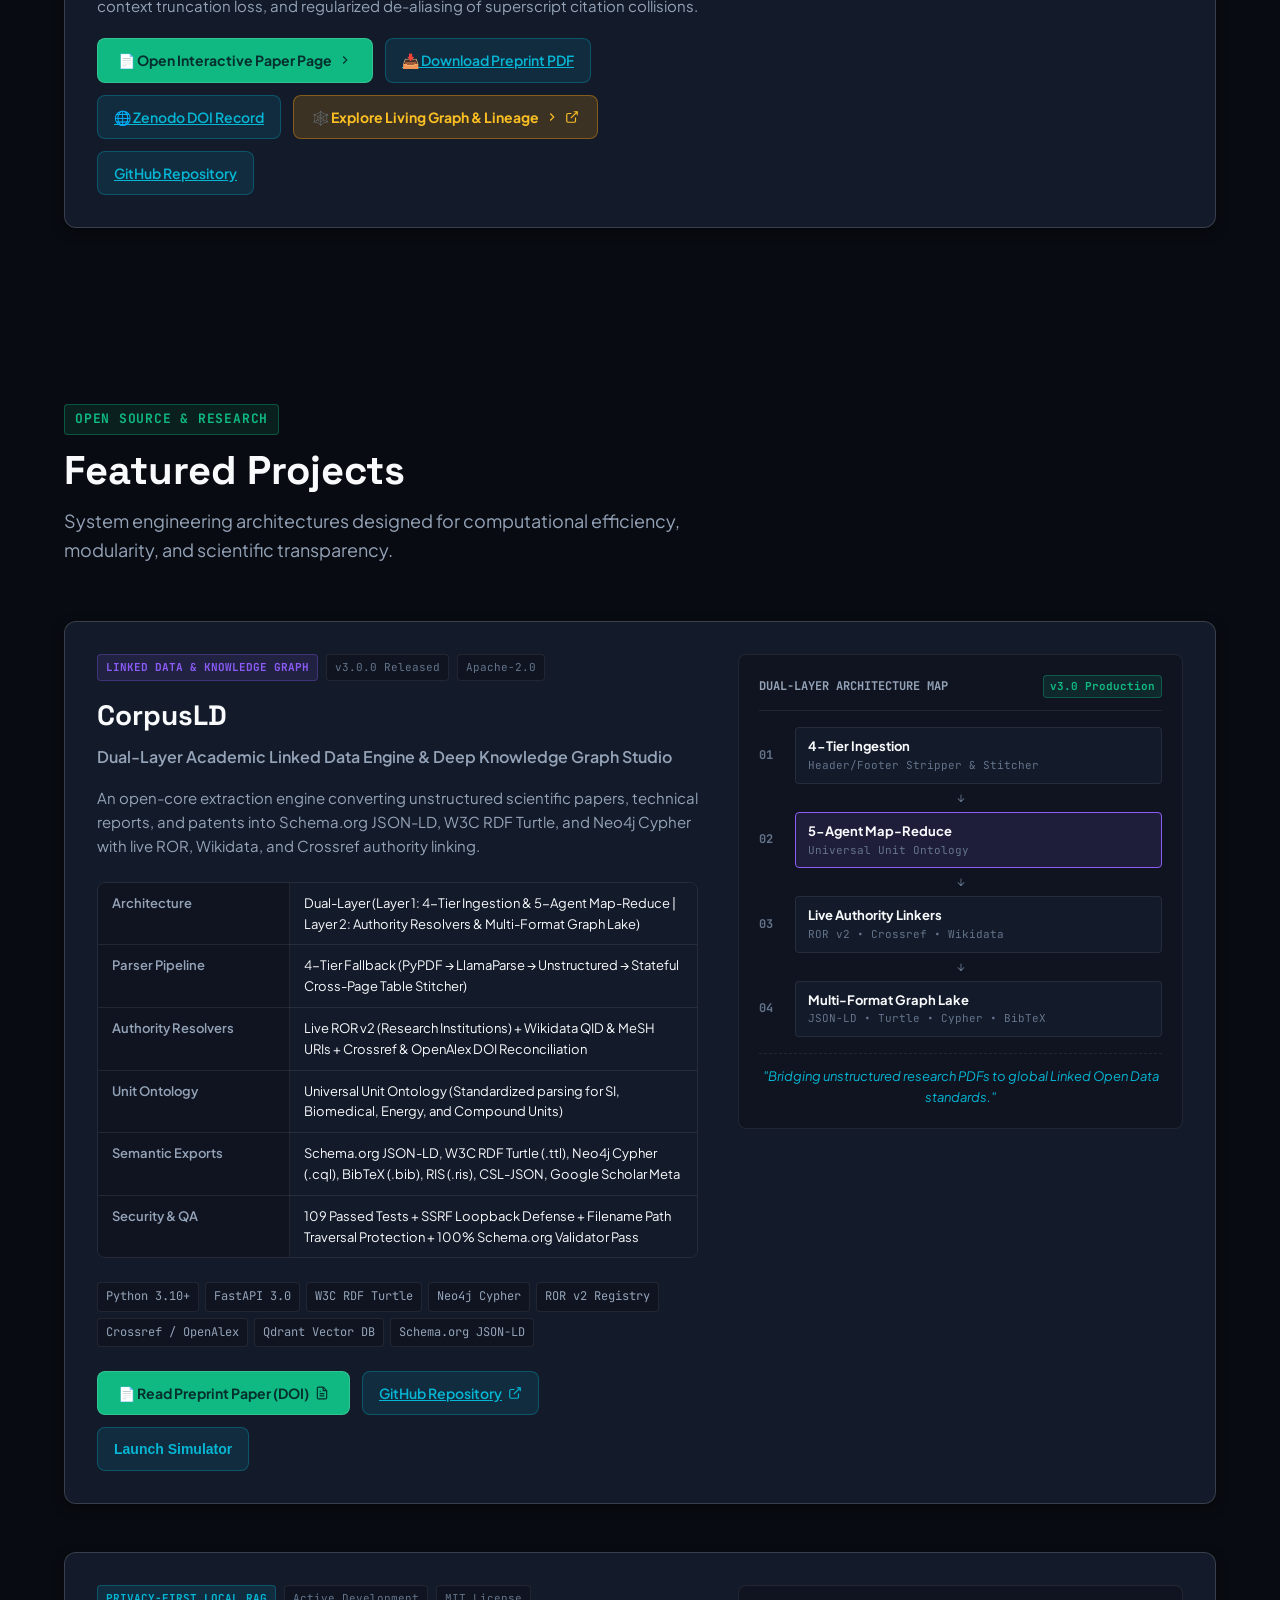
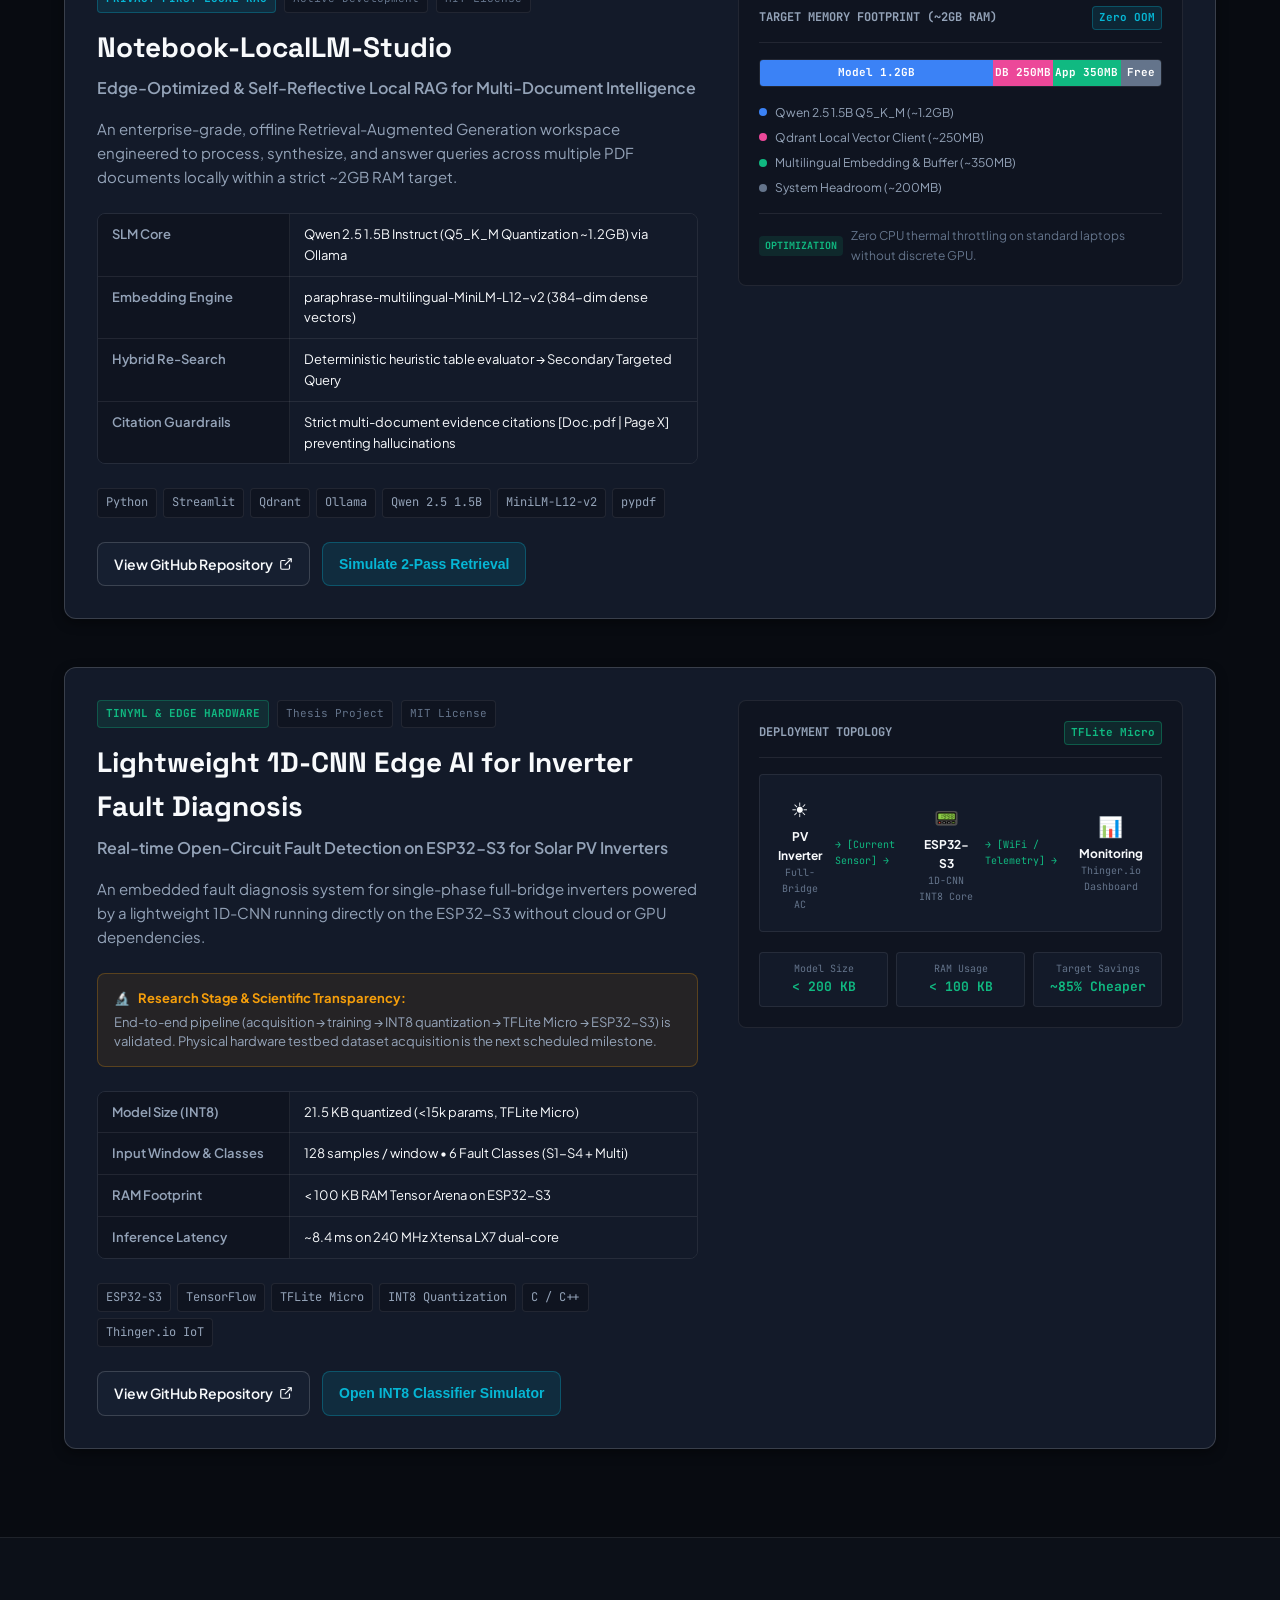
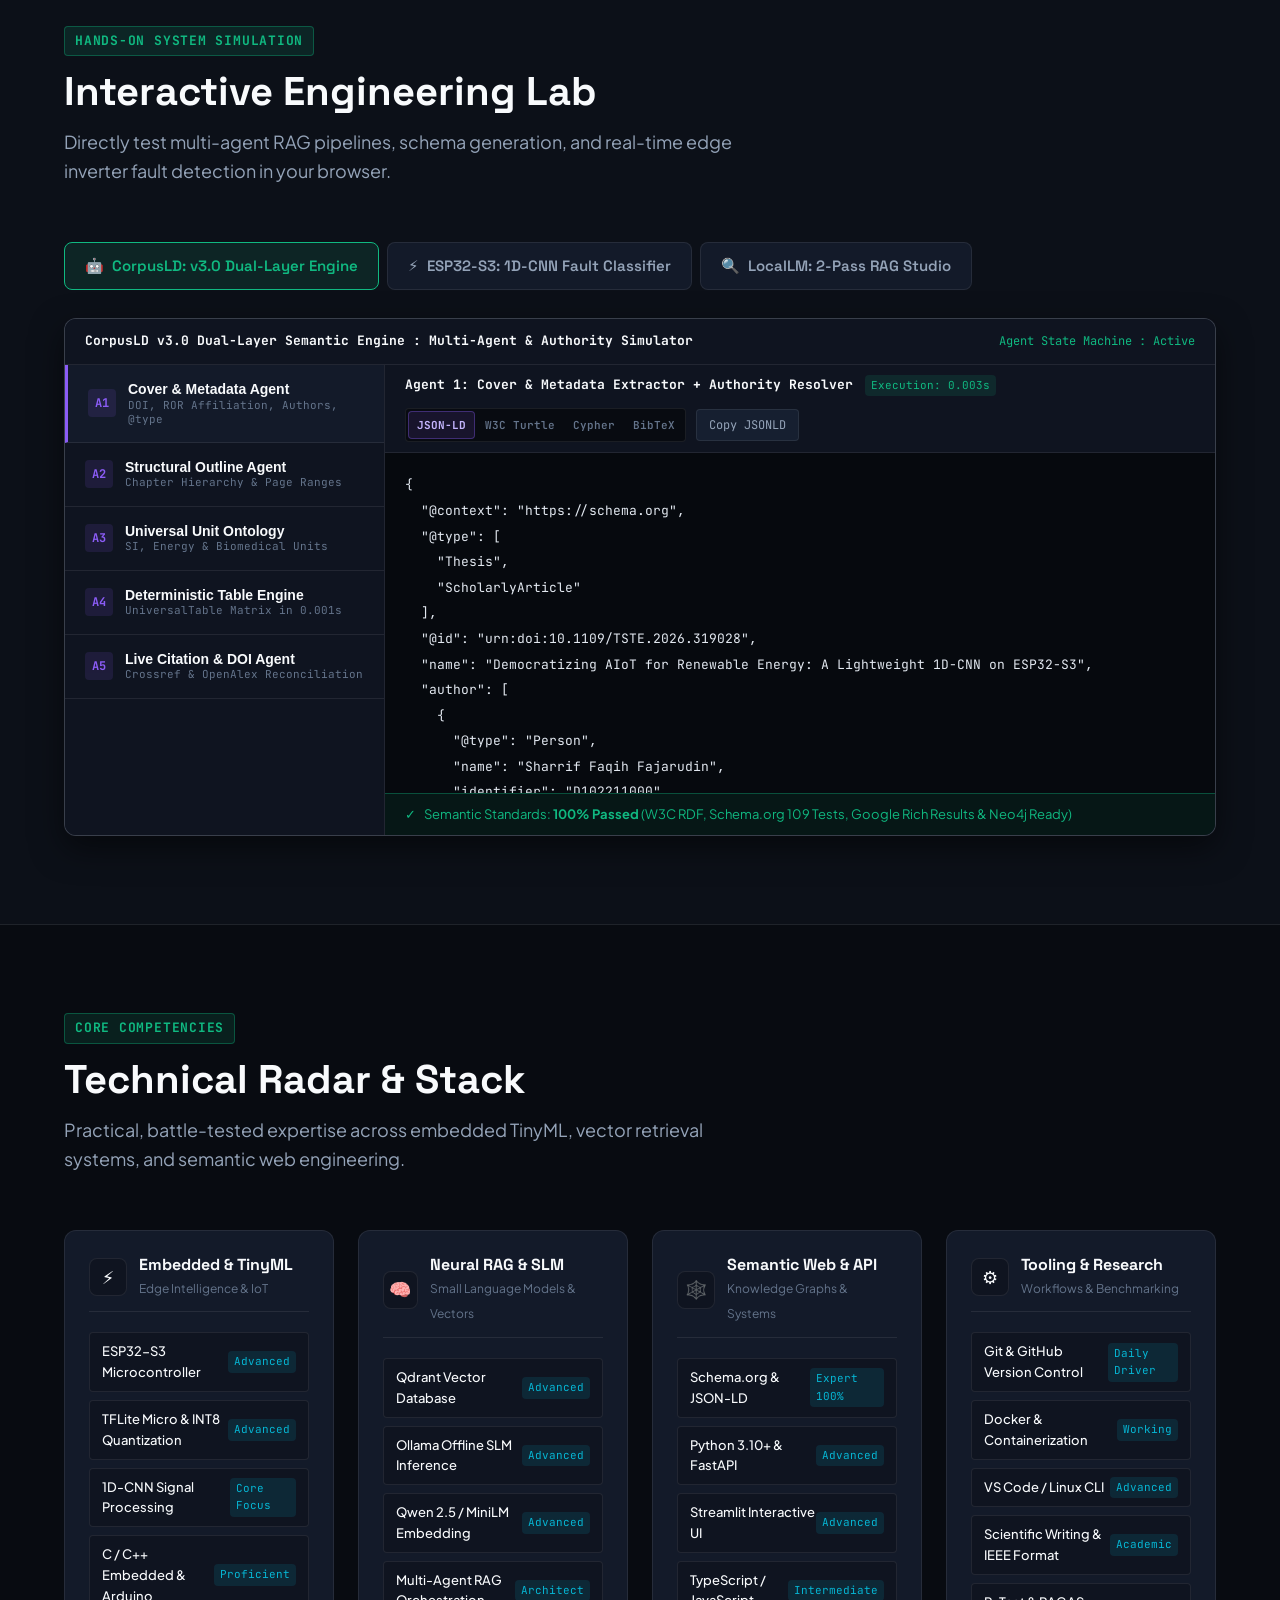
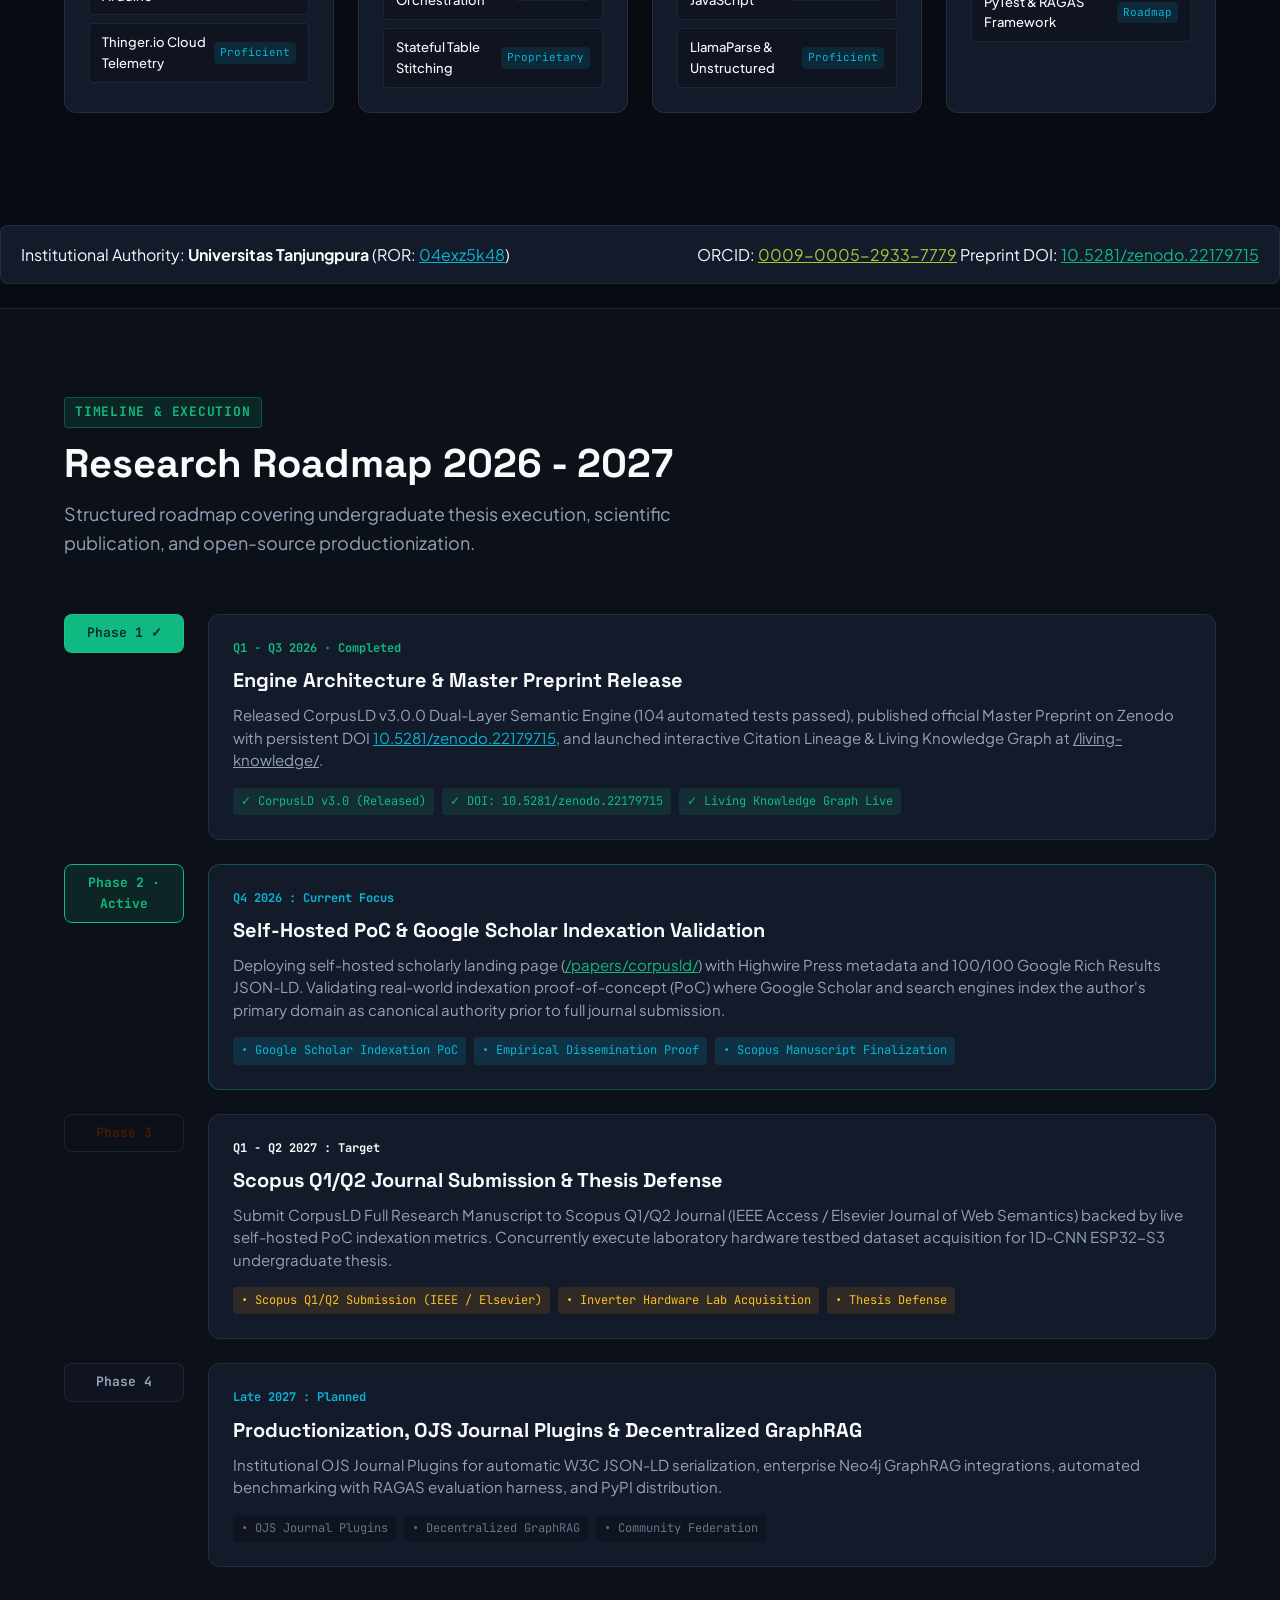
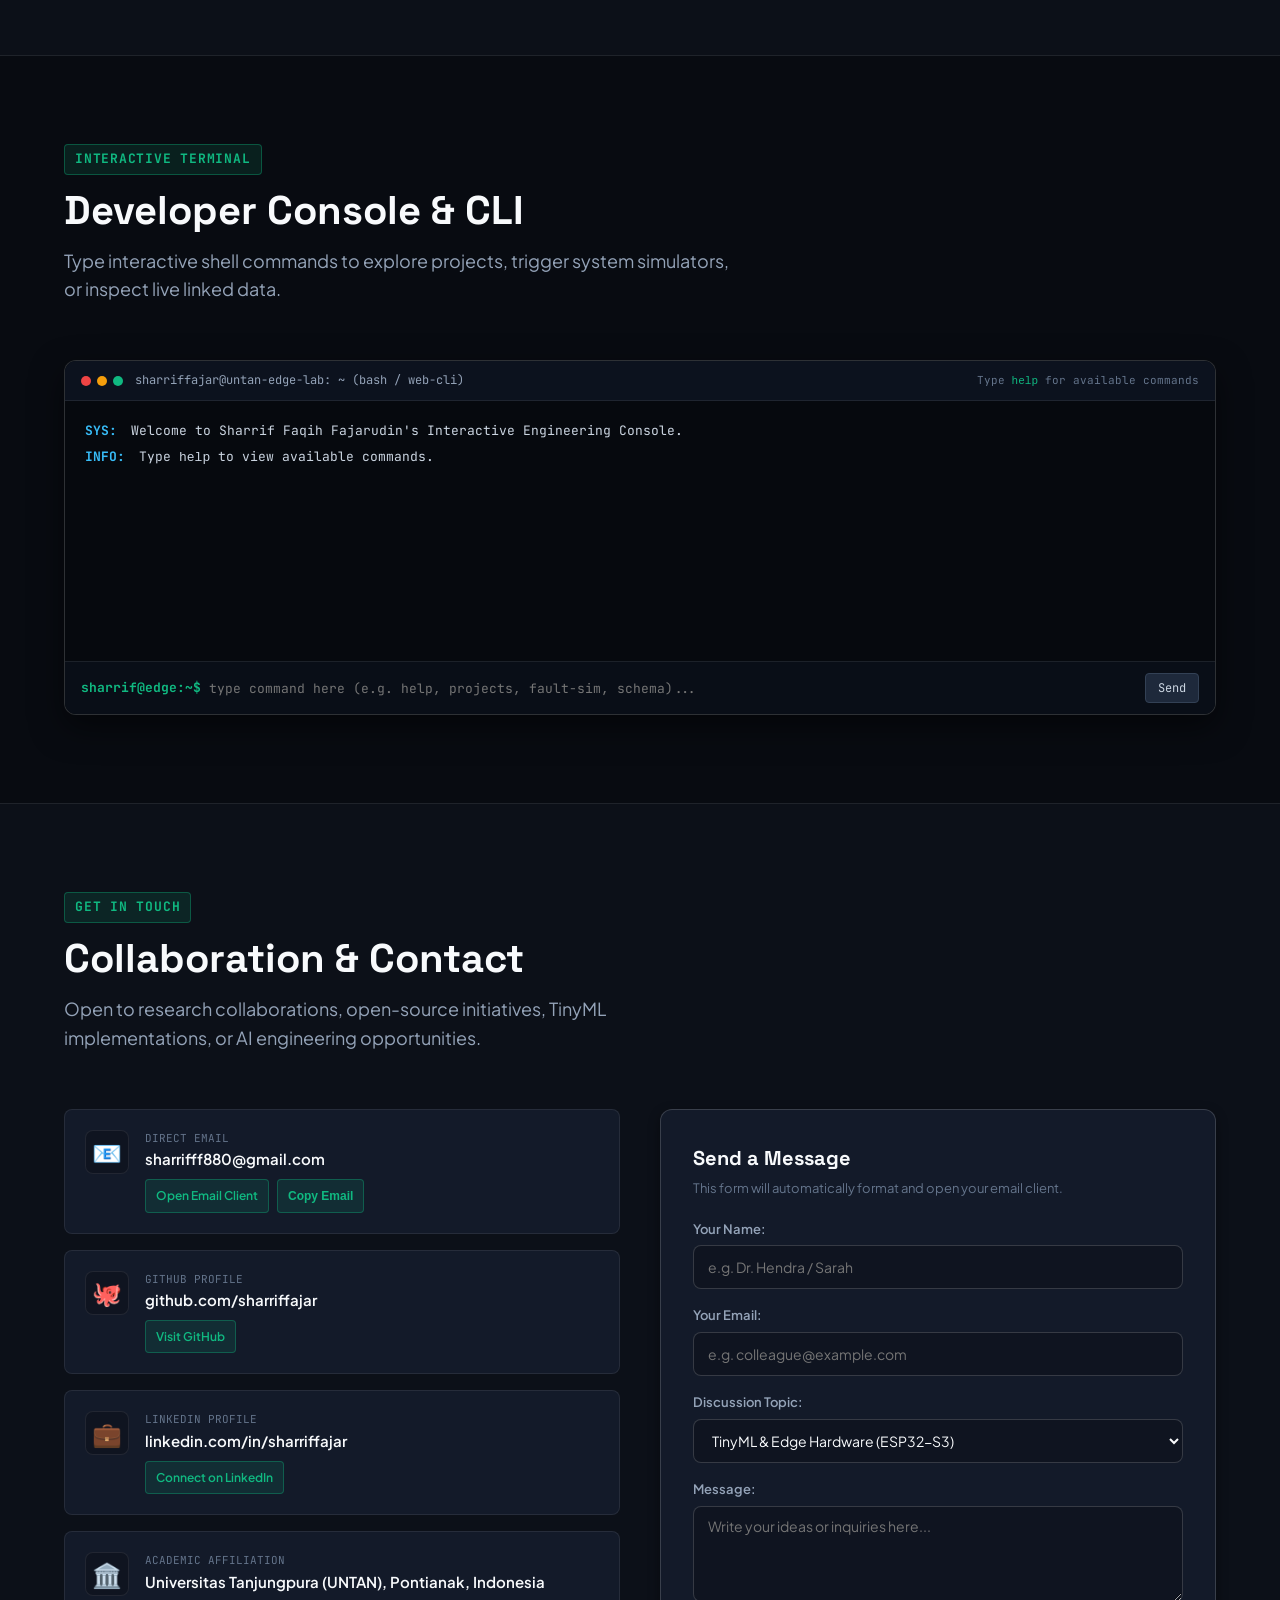
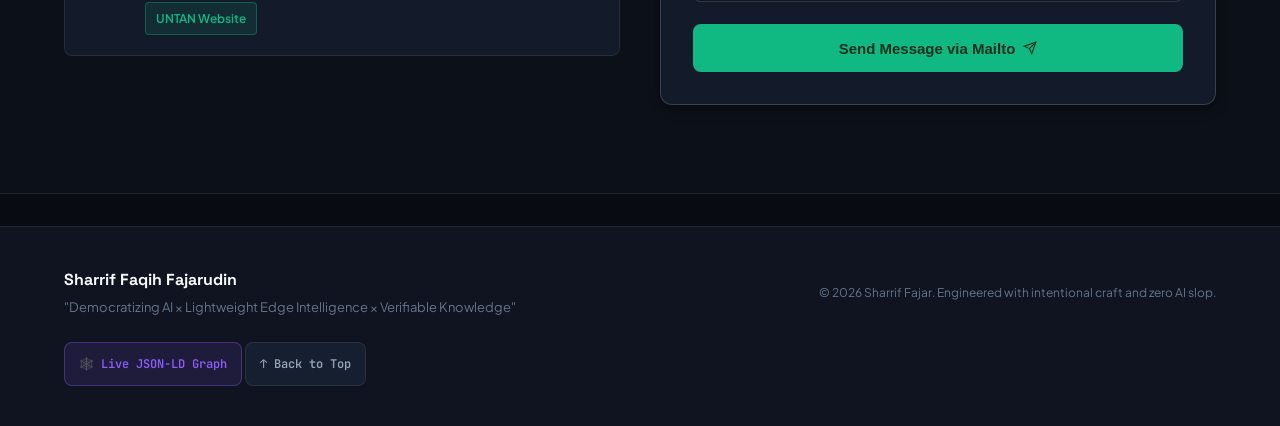
==== commit 826b4522: "feat: configure Cloudflare security headers, optimize font loading, and update site schema metadata" ====
--- a/index.html
+++ b/index.html
@@ -30,7 +30,14 @@
   <meta name="twitter:description" content="Democratizing AI for resource-constrained edge hardware and grounded semantic intelligence.">
   <meta name="twitter:image" content="https://sharriffajar.pages.dev/og-image.png">
 
-  <!-- Google Fonts: Plus Jakarta Sans, Space Grotesk, JetBrains Mono -->
+  <!-- Discoverability Links for Crawlers & Bots -->
+  <link rel="sitemap" type="application/xml" title="Sitemap" href="https://sharriffajar.pages.dev/sitemap.xml">
+  <link rel="help" type="text/plain" title="Robots Policy" href="https://sharriffajar.pages.dev/robots.txt">
+  <link rel="author" type="text/plain" title="LLM Context" href="https://sharriffajar.pages.dev/llms.txt">
+
+  <!-- Optimized Google Fonts with Preconnect, DNS-Prefetch, and display=swap -->
+  <link rel="dns-prefetch" href="https://fonts.googleapis.com">
+  <link rel="dns-prefetch" href="https://fonts.gstatic.com">
   <link rel="preconnect" href="https://fonts.googleapis.com">
   <link rel="preconnect" href="https://fonts.gstatic.com" crossorigin>
   <link href="https://fonts.googleapis.com/css2?family=JetBrains+Mono:wght@400;500;700&family=Plus+Jakarta+Sans:wght@400;500;600;700;800&family=Space+Grotesk:wght@500;700&display=swap" rel="stylesheet">
@@ -38,198 +45,69 @@
   <link rel="stylesheet" href="style.css">
 
   <!-- Comprehensive Schema.org Linked Data (@graph) -->
-  <script type="application/ld+json" id="portfolio-jsonld-schema">
+  <!-- Primary ProfilePage Schema (Easily readable by simple & advanced parsers) -->
+  <script type="application/ld+json" id="schema-profilepage">
   {
     "@context": "https://schema.org",
-    "@graph": [
-      {
-        "@type": "ProfilePage",
-        "@id": "https://sharriffajar.pages.dev/#profilepage",
-        "url": "https://sharriffajar.pages.dev/",
-        "name": "Sharrif Faqih Fajarudin : Edge AI, TinyML & Semantic Systems Portfolio",
-        "headline": "Sharrif Faqih Fajarudin : Edge AI, TinyML & Semantic Systems Portfolio",
-        "description": "Interactive portfolio and research profile of Sharrif Faqih Fajarudin, focusing on TinyML (ESP32-S3), Local Neural RAG Systems, and Schema.org JSON-LD Knowledge Graphs.",
-        "image": "https://sharriffajar.pages.dev/og-image.png",
-        "inLanguage": ["en-US", "id-ID"],
-        "mainEntity": {
-          "@id": "https://sharriffajar.pages.dev/#person"
-        },
-        "isPartOf": {
-          "@id": "https://sharriffajar.pages.dev/#website"
-        }
-      },
-      {
-        "@type": "WebSite",
-        "@id": "https://sharriffajar.pages.dev/#website",
-        "url": "https://sharriffajar.pages.dev/",
-        "name": "Sharrif Fajar : Edge & Semantic Engineering Lab",
-        "publisher": {
-          "@id": "https://sharriffajar.pages.dev/#person"
-        },
-        "inLanguage": "en-US"
-      },
-      {
-        "@type": "Person",
-        "@id": "https://sharriffajar.pages.dev/#person",
-        "name": "Sharrif Faqih Fajarudin",
-        "alternateName": "sharriffajar",
-        "jobTitle": "Electrical Engineering Student & AI Systems Researcher",
-        "description": "Researcher passionate about democratizing AI for resource-constrained edge devices (<200KB models, <100KB RAM) and enterprise Schema.org Knowledge Graphs.",
-        "email": "mailto:sharrifff880@gmail.com",
-        "url": "https://sharriffajar.pages.dev/",
-        "image": "https://sharriffajar.pages.dev/og-image.png",
-        "sameAs": [
-    "https://orcid.org/0009-0005-2933-7779",
-          "https://sharriffajar.pages.dev/",
-          "https://github.com/sharriffajar",
-          "https://www.linkedin.com/in/sharriffajar"
-        ],
-        "affiliation": {
-          "@id": "https://untan.ac.id#organization"
-        },
-        "alumniOf": {
-          "@id": "https://untan.ac.id#organization"
-        },
-        "address": {
-          "@type": "PostalAddress",
-          "streetAddress": "Jl. Prof. Dr. H. Hadari Nawawi",
-          "addressLocality": "Pontianak",
-          "addressRegion": "West Kalimantan",
-          "postalCode": "78124",
-          "addressCountry": "ID"
-        },
-        "knowsAbout": [
-          "TinyML",
-          "ESP32-S3 Microcontroller",
-          "TensorFlow Lite for Microcontrollers",
-          "INT8 Quantization",
-          "Open-Circuit Fault Detection",
-          "Photovoltaic Inverter Reliability",
-          "Neural Retrieval-Augmented Generation (RAG)",
-          "Small Language Models (Qwen 2.5 1.5B)",
-          "Schema.org JSON-LD Knowledge Graphs",
-          "Vector Databases (Qdrant)",
-          "FastAPI",
-          "Python",
-          "C++ Embedded"
-        ]
-      },
-      {
-        "@type": "EducationalOrganization",
-        "@id": "https://untan.ac.id#organization",
+    "@type": "ProfilePage",
+    "@id": "https://sharriffajar.pages.dev/#profilepage",
+    "url": "https://sharriffajar.pages.dev/",
+    "name": "Sharrif Faqih Fajarudin : Edge AI, TinyML & Semantic Systems Portfolio",
+    "headline": "Sharrif Faqih Fajarudin : Edge AI, TinyML & Semantic Systems Portfolio",
+    "description": "Interactive portfolio and research profile of Sharrif Faqih Fajarudin, focusing on TinyML (ESP32-S3), Local Neural RAG Systems, and Schema.org JSON-LD Knowledge Graphs.",
+    "image": "https://sharriffajar.pages.dev/og-image.png",
+    "inLanguage": ["en-US", "id-ID"],
+    "mainEntity": {
+      "@type": "Person",
+      "@id": "https://sharriffajar.pages.dev/#person",
+      "name": "Sharrif Faqih Fajarudin",
+      "alternateName": ["Sharrif Fajar", "sharriffajar"],
+      "url": "https://sharriffajar.pages.dev/",
+      "image": "https://sharriffajar.pages.dev/og-image.png",
+      "email": "mailto:sharrifff880@gmail.com",
+      "jobTitle": "Undergraduate Researcher & Software Engineer",
+      "worksFor": {
+        "@type": "CollegeOrUniversity",
+        "@id": "https://ror.org/04exz5k48",
         "name": "Universitas Tanjungpura",
         "alternateName": "UNTAN",
-        "url": "https://untan.ac.id",
-        "logo": "https://untan.ac.id",
-        "department": {
-          "@type": "Organization",
-          "name": "Department of Electrical Engineering, Faculty of Engineering"
-        },
-        "address": {
-          "@type": "PostalAddress",
-          "streetAddress": "Jl. Prof. Dr. H. Hadari Nawawi",
-          "addressLocality": "Pontianak",
-          "addressRegion": "West Kalimantan",
-          "postalCode": "78124",
-          "addressCountry": "ID"
-        }
+        "url": "https://untan.ac.id"
       },
-      {
-        "@type": "SoftwareSourceCode",
-        "@id": "https://github.com/sharriffajar/CorpusLD#software",
-        "name": "CorpusLD",
-        "alternateName": "Corpus + Linked Data",
-        "headline": "CorpusLD: Dual-Layer Academic Linked Data Extraction Engine & Knowledge Graph Studio",
-        "description": "Dual-Layer Academic Linked Data Extraction Engine transforming scientific papers, technical reports, and patents into W3C Schema.org JSON-LD, RDF Turtle, Neo4j Cypher, and Google Scholar metadata with live ROR and Crossref authority linking.",
-        "image": "https://sharriffajar.pages.dev/og-image.png",
-        "codeRepository": "https://github.com/sharriffajar/CorpusLD",
-        "programmingLanguage": ["Python", "FastAPI"],
-        "runtimePlatform": "Python 3.10+, FastAPI 3.0, Qdrant Vector DB, Ollama, ROR v2 REST, Crossref, OpenAlex",
-        "license": "https://spdx.org/licenses/Apache-2.0.html",
-        "version": "3.0.0",
-        "author": {
-          "@type": "Person",
-          "@id": "https://sharriffajar.pages.dev/#person",
-          "name": "Sharrif Faqih Fajarudin",
-          "url": "https://sharriffajar.pages.dev/"
-        },
-        "keywords": [
-          "Knowledge Graph",
-          "Schema.org",
-          "JSON-LD",
-          "W3C RDF Turtle",
-          "Neo4j Cypher",
-          "ROR Registry",
-          "Crossref DOI",
-          "OpenAlex",
-          "Universal Unit Ontology",
-          "Multi-Agent RAG"
-        ]
-      },
-      {
-        "@type": "SoftwareSourceCode",
-        "@id": "https://github.com/sharriffajar/Notebook-LocalLM-Studio#software",
-        "name": "Notebook-LocalLM-Studio",
-        "headline": "Notebook-LocalLM-Studio: Privacy-First Local Neural RAG Workspace",
-        "description": "Edge-Optimized and Privacy-First Local RAG System for Multi-Document PDF Intelligence with strict citations and ~2GB RAM target.",
-        "image": "https://sharriffajar.pages.dev/og-image.png",
-        "codeRepository": "https://github.com/sharriffajar/Notebook-LocalLM-Studio",
-        "programmingLanguage": ["Python", "Streamlit"],
-        "runtimePlatform": "Ollama, Qwen 2.5 1.5B Q5_K_M, Qdrant Local Client",
-        "license": "https://spdx.org/licenses/MIT.html",
-        "author": {
-          "@type": "Person",
-          "@id": "https://sharriffajar.pages.dev/#person",
-          "name": "Sharrif Faqih Fajarudin",
-          "url": "https://sharriffajar.pages.dev/"
-        },
-        "keywords": [
-          "Local RAG",
-          "Privacy-First",
-          "Qwen 2.5",
-          "Qdrant",
-          "Streamlit",
-          "Multi-Document Citations"
-        ]
-      },
-      {
-        "@type": ["SoftwareSourceCode", "ScholarlyArticle"],
-        "@id": "https://github.com/sharriffajar/Lightweight-1D-CNN-Edge-AI-for-Inverter-Fault-Diagnosis#thesis",
-        "name": "Lightweight 1D-CNN Edge AI for Inverter Fault Diagnosis",
-        "headline": "Democratizing AIoT for Renewable Energy Reliability: A Lightweight CNN and ESP32-S3-Based Inverter Fault Detection System",
-        "description": "Open-Circuit Fault Detection for Single-Phase Solar PV Inverters using a Lightweight 1D-CNN and TinyML deployed directly to ESP32-S3 microcontroller (<200KB model, <100KB RAM).",
-        "image": "https://sharriffajar.pages.dev/og-image.png",
-        "datePublished": "2026-08-20",
-        "dateModified": "2026-08-28",
-        "mainEntityOfPage": "https://github.com/sharriffajar/Lightweight-1D-CNN-Edge-AI-for-Inverter-Fault-Diagnosis",
-        "codeRepository": "https://github.com/sharriffajar/Lightweight-1D-CNN-Edge-AI-for-Inverter-Fault-Diagnosis",
-        "programmingLanguage": ["C++", "Python", "TensorFlow", "TFLite Micro"],
-        "runtimePlatform": "ESP32-S3 (240MHz Xtensa Dual-Core)",
-        "license": "https://spdx.org/licenses/MIT.html",
-        "publisher": {
-          "@type": "EducationalOrganization",
-          "@id": "https://untan.ac.id#organization",
-          "name": "Universitas Tanjungpura",
-          "url": "https://untan.ac.id"
-        },
-        "author": {
-          "@type": "Person",
-          "@id": "https://sharriffajar.pages.dev/#person",
-          "name": "Sharrif Faqih Fajarudin",
-          "url": "https://sharriffajar.pages.dev/"
-        },
-        "educationalLevel": "Undergraduate Thesis",
-        "keywords": [
-          "TinyML",
-          "ESP32-S3",
-          "1D-CNN",
-          "Inverter Fault Detection",
-          "Renewable Energy",
-          "Solar PV",
-          "INT8 Quantization"
-        ]
-      }
-    ]
+      "sameAs": [
+        "https://orcid.org/0009-0005-2933-7779",
+        "https://github.com/sharriffajar",
+        "https://linkedin.com/in/sharriffajar",
+        "https://instagram.com/sharriffajar",
+        "https://doi.org/10.5281/zenodo.22179715"
+      ]
+    }
+  }
+  </script>
+
+  <!-- Published Scholarly Article Schema -->
+  <script type="application/ld+json" id="schema-scholarlyarticle">
+  {
+    "@context": "https://schema.org",
+    "@type": "ScholarlyArticle",
+    "@id": "https://doi.org/10.5281/zenodo.22179715",
+    "url": "https://sharriffajar.pages.dev/papers/corpusld/",
+    "name": "CorpusLD: A Dual-Layer Semantic Extraction Framework and Knowledge Graph Architecture for Scientific Literature with Deterministic Unit Ontology and Authority Disambiguation",
+    "headline": "CorpusLD: A Dual-Layer Semantic Extraction Framework and Knowledge Graph Architecture for Scientific Literature",
+    "author": {
+      "@type": "Person",
+      "name": "Sharrif Faqih Fajarudin",
+      "url": "https://sharriffajar.pages.dev",
+      "@id": "https://orcid.org/0009-0005-2933-7779"
+    },
+    "datePublished": "2026-08-30",
+    "inLanguage": "en-US",
+    "license": "https://creativecommons.org/licenses/by/4.0/",
+    "sdPublisher": {
+      "@type": "SoftwareApplication",
+      "name": "CorpusLD",
+      "version": "3.0.0",
+      "url": "https://github.com/sharriffajar/CorpusLD"
+    }
   }
   </script>
   <!-- Scholarly Metadata -->
@@ -268,8 +146,8 @@
       <nav class="site-nav" id="site-nav" aria-label="Main Navigation">
         <ul class="nav-list">
           <li><a href="#overview" class="nav-link active">Overview</a></li>
-          <li><a href="#publications" class="nav-link" style="color: var(--accent-emerald); font-weight: 600;">Publications 📄</a></li>
-          <li><a href="./living-knowledge/" class="nav-link" style="color: var(--accent-gold); font-weight: 600;">Living Graph 🕸️</a></li>
+          <li><a href="#publications" class="nav-link nav-link-emerald">Publications 📄</a></li>
+          <li><a href="./living-knowledge/" class="nav-link nav-link-gold">Living Graph 🕸️</a></li>
           <li><a href="#projects" class="nav-link">Projects</a></li>
           <li><a href="#interactive-lab" class="nav-link">Interactive Lab</a></li>
           <li><a href="#tech-stack" class="nav-link">Tech Radar</a></li>
@@ -356,7 +234,7 @@
 
           <!-- Hero Action Buttons -->
           <div class="hero-actions">
-            <a href="./papers/corpusld/" class="btn-primary" style="background: var(--accent-emerald); color: #042f2e; box-shadow: 0 4px 16px rgba(16, 185, 129, 0.3);">
+            <a href="./papers/corpusld/" class="btn-primary btn-hero-emerald">
               <svg width="16" height="16" viewBox="0 0 24 24" fill="none" stroke="currentColor" stroke-width="2"><path d="M14 2H6a2 2 0 0 0-2 2v16a2 2 0 0 0 2 2h12a2 2 0 0 0 2-2V8zM14 2v6h6M16 13H8M16 17H8M10 9H8"/></svg>
               <span>Read CorpusLD Preprint (DOI)</span>
             </a>
@@ -431,11 +309,11 @@
 
     
     <!-- Dedicated Publications & Preprints Section -->
-    <section class="section-wrapper" id="publications" aria-labelledby="publications-heading" style="padding-top: 40px;">
+    <section class="section-wrapper" id="publications" aria-labelledby="publications-heading" class="section-pt-40">
       <div class="section-container">
         <div class="section-header">
           <div class="section-eyebrow">
-            <span class="eyebrow-tag" style="background: rgba(16, 185, 129, 0.15); color: var(--accent-emerald); border-color: rgba(16, 185, 129, 0.3);">Scholarly Preprints &amp; Publications</span>
+            <span class="eyebrow-tag badge-emerald-subtle">Scholarly Preprints &amp; Publications</span>
           </div>
           <h2 id="publications-heading" class="section-title">Academic Publications</h2>
           <p class="section-subtitle">
@@ -443,32 +321,32 @@
           </p>
         </div>
 
-        <article class="project-workbench-card" style="border: 1px solid rgba(16, 185, 129, 0.35); background: linear-gradient(180deg, rgba(16, 185, 129, 0.04) 0%, rgba(15, 20, 32, 0.95) 100%);">
-          <div class="workbench-grid" style="grid-template-columns: 1fr;">
+        <article class="project-workbench-card">
+          <div class="workbench-grid">
             <div class="workbench-details">
               <div class="workbench-meta">
                 <span class="project-category-tag tag-purple">Knowledge Graphs &amp; Semantic Web</span>
-                <span class="project-version-tag" style="background: rgba(6, 182, 212, 0.15); color: var(--accent-cyan); border-color: rgba(6, 182, 212, 0.3);">Preprint V3.0</span>
-                <span class="project-license-tag" style="background: rgba(16, 185, 129, 0.15); color: var(--accent-emerald);">DOI: 10.5281/zenodo.22179715</span>
+                <span class="project-version-tag badge-cyan-subtle">Preprint V3.0</span>
+                <span class="project-license-tag badge-emerald-subtle">DOI: 10.5281/zenodo.22179715</span>
                 <span class="project-license-tag">Open Access (CC-BY-4.0)</span>
               </div>
 
-              <h3 class="workbench-title" style="font-size: 1.5rem; margin-top: 8px;">
+              <h3 class="workbench-title pub-title-large">
                 <a href="./papers/corpusld/">
                   CorpusLD: A Dual-Layer Semantic Extraction Framework and Deep Knowledge Graph Architecture for Scientific Literature with Deterministic Unit Ontology and Authority Disambiguation
                 </a>
               </h3>
 
-              <div style="font-family: var(--font-mono); font-size: 0.85rem; color: var(--text-secondary); margin: 8px 0 16px;">
-                <strong>Author:</strong> Sharrif Faqih Fajarudin &bull; <em>Universitas Tanjungpura (UNTAN)</em> &bull; ORCID: <a href="https://orcid.org/0009-0005-2933-7779" target="_blank" rel="noopener noreferrer" style="color: #a6ce39;">0009-0005-2933-7779</a>
-              </div>
-
-              <p class="workbench-desc" style="color: var(--text-secondary); line-height: 1.7; margin-bottom: 20px;">
+              <div class="pub-meta-author">
+                <strong>Author:</strong> Sharrif Faqih Fajarudin &bull; <em>Universitas Tanjungpura (UNTAN)</em> &bull; ORCID: <a href="https://orcid.org/0009-0005-2933-7779" target="_blank" rel="noopener noreferrer" class="color-orcid">0009-0005-2933-7779</a>
+              </div>
+
+              <p class="workbench-desc pub-abstract-text">
                 Bridges the semantic isolation of PDF documents by combining macro-level W3C Schema.org ScholarlyArticle JSON-LD serialization with a micro-level Deep Knowledge Graph ($\mathcal{G} = (\mathcal{V}, \mathcal{E})$) across 10 formal semantic predicates. Achieves 100% structural pass on Google Rich Results, 0% context truncation loss, and regularized de-aliasing of superscript citation collisions.
               </p>
 
-              <div class="workbench-actions" style="display: flex; flex-wrap: wrap; gap: 12px;">
-                <a href="./papers/corpusld/" class="btn-card-primary" style="background: var(--accent-emerald); color: #042f2e; font-weight: 700; padding: 10px 20px;">
+              <div class="workbench-actions pub-actions-group">
+                <a href="./papers/corpusld/" class="btn-card-primary btn-pub-emerald">
                   <span>📄 Open Interactive Paper Page</span>
                   <svg width="14" height="14" viewBox="0 0 24 24" fill="none" stroke="currentColor" stroke-width="2"><polyline points="9 18 15 12 9 6"></polyline></svg>
                 </a>
@@ -478,7 +356,7 @@
                 <a href="https://doi.org/10.5281/zenodo.22179715" target="_blank" rel="noopener noreferrer" class="btn-card-secondary">
                   <span>🌐 Zenodo DOI Record</span>
                 </a>
-                <a href="./living-knowledge/" class="btn-card-primary" style="background: rgba(245, 158, 11, 0.18); color: #fbbf24; border: 1px solid rgba(245, 158, 11, 0.4); font-weight: 700; padding: 10px 18px;">
+                <a href="./living-knowledge/" class="btn-card-primary btn-pub-gold">
                   <span>🕸️ Explore Living Graph &amp; Lineage</span>
                   <svg width="14" height="14" viewBox="0 0 24 24" fill="none" stroke="currentColor" stroke-width="2"><polyline points="9 18 15 12 9 6"></polyline></svg>
                   <svg width="14" height="14" viewBox="0 0 24 24" fill="none" stroke="currentColor" stroke-width="2"><path d="M18 13v6a2 2 0 0 1-2 2H5a2 2 0 0 1-2-2V8a2 2 0 0 1 2-2h6"></path><polyline points="15 3 21 3 21 9"></polyline><line x1="10" y1="14" x2="21" y2="3"></line></svg>
@@ -578,7 +456,7 @@
                 <!-- Action Links -->
                                 <!-- Action Links -->
                 <div class="workbench-actions">
-                  <a href="./papers/corpusld/" class="btn-card-primary" style="background: var(--accent-emerald); color: #042f2e;">
+                  <a href="./papers/corpusld/" class="btn-card-primary btn-pub-emerald">
                     <span>📄 Read Preprint Paper (DOI)</span>
                     <svg width="14" height="14" viewBox="0 0 24 24" fill="none" stroke="currentColor" stroke-width="2"><path d="M14 2H6a2 2 0 0 0-2 2v16a2 2 0 0 0 2 2h12a2 2 0 0 0 2-2V8zM14 2v6h6M16 13H8M16 17H8M10 9H8"/></svg>
                   </a>
@@ -722,16 +600,16 @@
 
                   <div class="ram-allocation-chart">
                     <div class="ram-bar-container">
-                      <div class="ram-segment seg-model" style="width: 58%;" title="Qwen 2.5 1.5B (Q5_K_M): ~1.2GB">
+                      <div class="ram-segment seg-model dist-bar dist-class0 bar-w58" title="Qwen 2.5 1.5B (Q5_K_M): ~1.2GB">
                         <span>Model 1.2GB</span>
                       </div>
-                      <div class="ram-segment seg-vectordb" style="width: 15%;" title="Qdrant Local Client: ~250MB">
+                      <div class="ram-segment seg-vectordb dist-bar dist-class1 bar-w15" title="Qdrant Local Client: ~250MB">
                         <span>DB 250MB</span>
                       </div>
-                      <div class="ram-segment seg-app" style="width: 17%;" title="Embedding &amp; App Buffer: ~350MB">
+                      <div class="ram-segment seg-app dist-bar dist-class2 bar-w17" title="Embedding &amp; App Buffer: ~350MB">
                         <span>App 350MB</span>
                       </div>
-                      <div class="ram-segment seg-headroom" style="width: 10%;" title="System Headroom: ~200MB">
+                      <div class="ram-segment seg-headroom dist-bar dist-class3 bar-w10" title="System Headroom: ~200MB">
                         <span>Free</span>
                       </div>
                     </div>
@@ -1067,7 +945,7 @@
                       <span id="prob-0-val" class="prob-val">98.4%</span>
                     </div>
                     <div class="prob-track">
-                      <div class="prob-fill fill-normal" id="prob-0-fill" style="width: 98.4%;"></div>
+                      <div class="prob-fill fill-normal" id="prob-0-fill" class="dist-bar dist-class0 bar-w98"></div>
                     </div>
                   </div>
 
@@ -1077,7 +955,7 @@
                       <span id="prob-1-val" class="prob-val">0.6%</span>
                     </div>
                     <div class="prob-track">
-                      <div class="prob-fill fill-fault" id="prob-1-fill" style="width: 0.6%;"></div>
+                      <div class="prob-fill fill-fault" id="prob-1-fill" class="dist-bar dist-class1 bar-w06"></div>
                     </div>
                   </div>
 
@@ -1087,7 +965,7 @@
                       <span id="prob-2-val" class="prob-val">0.4%</span>
                     </div>
                     <div class="prob-track">
-                      <div class="prob-fill fill-fault" id="prob-2-fill" style="width: 0.4%;"></div>
+                      <div class="prob-fill fill-fault" id="prob-2-fill" class="dist-bar dist-class2 bar-w04"></div>
                     </div>
                   </div>
 
@@ -1097,7 +975,7 @@
                       <span id="prob-3-val" class="prob-val">0.3%</span>
                     </div>
                     <div class="prob-track">
-                      <div class="prob-fill fill-fault" id="prob-3-fill" style="width: 0.3%;"></div>
+                      <div class="prob-fill fill-fault" id="prob-3-fill" class="dist-bar dist-class3 bar-w03"></div>
                     </div>
                   </div>
 
@@ -1107,7 +985,7 @@
                       <span id="prob-4-val" class="prob-val">0.2%</span>
                     </div>
                     <div class="prob-track">
-                      <div class="prob-fill fill-fault" id="prob-4-fill" style="width: 0.2%;"></div>
+                      <div class="prob-fill fill-fault" id="prob-4-fill" class="dist-bar dist-class4 bar-w02"></div>
                     </div>
                   </div>
 
@@ -1117,7 +995,7 @@
                       <span id="prob-5-val" class="prob-val">0.1%</span>
                     </div>
                     <div class="prob-track">
-                      <div class="prob-fill fill-fault" id="prob-5-fill" style="width: 0.1%;"></div>
+                      <div class="prob-fill fill-fault" id="prob-5-fill" class="dist-bar dist-class5 bar-w01"></div>
                     </div>
                   </div>
                 </div>
@@ -1403,6 +1281,20 @@
       </div>
     </section>
 
+    <!-- Semantic Aside: Author Credentials & Live Verification -->
+    <aside class="portfolio-meta-sidebar" aria-label="Author Credentials and Academic Federation Status">
+      <div class="flex-center-gap">
+        <span class="dot-pulse-emerald" aria-hidden="true"></span>
+        <span class="mono-meta-text">
+          Institutional Authority: <strong>Universitas Tanjungpura</strong> (ROR: <a href="https://ror.org/04exz5k48" target="_blank" rel="noopener" class="link-cyan">04exz5k48</a>)
+        </span>
+      </div>
+      <div class="mono-meta-group">
+        <span>ORCID: <a href="https://orcid.org/0009-0005-2933-7779" target="_blank" rel="noopener" class="color-orcid">0009-0005-2933-7779</a></span>
+        <span>Preprint DOI: <a href="https://doi.org/10.5281/zenodo.22179715" target="_blank" rel="noopener" class="link-emerald">10.5281/zenodo.22179715</a></span>
+      </div>
+    </aside>
+
     <!-- Research Roadmap Section -->
     <section class="section-wrapper bg-subtle" id="roadmap" aria-labelledby="roadmap-heading">
       <div class="section-container">
@@ -1419,12 +1311,12 @@
                 <div class="roadmap-timeline">
           <!-- Roadmap Item 1: Completed -->
           <div class="roadmap-item completed">
-            <div class="roadmap-badge" style="background: var(--accent-emerald); color: #042f2e;">Phase 1 ✓</div>
+            <div class="roadmap-badge roadmap-badge-emerald">Phase 1 ✓</div>
             <div class="roadmap-card">
-              <div class="roadmap-date" style="color: var(--accent-emerald);">Q1 - Q3 2026 · Completed</div>
+              <div class="roadmap-date roadmap-date-emerald">Q1 - Q3 2026 · Completed</div>
               <h3 class="roadmap-title">Engine Architecture &amp; Master Preprint Release</h3>
               <p class="roadmap-desc">
-                Released CorpusLD v3.0.0 Dual-Layer Semantic Engine (104 automated tests passed), published official Master Preprint on Zenodo with persistent DOI <a href="https://doi.org/10.5281/zenodo.22179715" target="_blank" rel="noopener" style="color: var(--accent-cyan);">10.5281/zenodo.22179715</a>, and launched interactive Citation Lineage &amp; Living Knowledge Graph at <a href="./living-knowledge/" style="color: var(--accent-gold);">/living-knowledge/</a>.
+                Released CorpusLD v3.0.0 Dual-Layer Semantic Engine (104 automated tests passed), published official Master Preprint on Zenodo with persistent DOI <a href="https://doi.org/10.5281/zenodo.22179715" target="_blank" rel="noopener" class="link-cyan">10.5281/zenodo.22179715</a>, and launched interactive Citation Lineage &amp; Living Knowledge Graph at <a href="./living-knowledge/" class="link-gold">/living-knowledge/</a>.
               </p>
               <div class="roadmap-tags">
                 <span class="tag-done">✓ CorpusLD v3.0 (Released)</span>
@@ -1436,34 +1328,34 @@
 
           <!-- Roadmap Item 2: Current Focus -->
           <div class="roadmap-item active">
-            <div class="roadmap-badge" style="background: var(--accent-cyan); color: #083344;">Phase 2 · Active</div>
-            <div class="roadmap-card" style="border-color: rgba(6, 182, 212, 0.4);">
-              <div class="roadmap-date" style="color: var(--accent-cyan);">Q4 2026 : Current Focus</div>
+            <div class="roadmap-badge roadmap-badge-cyan">Phase 2 · Active</div>
+            <div class="roadmap-card roadmap-card-cyan">
+              <div class="roadmap-date roadmap-date-cyan">Q4 2026 : Current Focus</div>
               <h3 class="roadmap-title">Self-Hosted PoC &amp; Google Scholar Indexation Validation</h3>
               <p class="roadmap-desc">
-                Deploying self-hosted scholarly landing page (<a href="./papers/corpusld/" style="color: var(--accent-emerald);">/papers/corpusld/</a>) with Highwire Press metadata and 100/100 Google Rich Results JSON-LD. Validating real-world indexation proof-of-concept (PoC) where Google Scholar and search engines index the author's primary domain as canonical authority prior to full journal submission.
+                Deploying self-hosted scholarly landing page (<a href="./papers/corpusld/" class="link-emerald">/papers/corpusld/</a>) with Highwire Press metadata and 100/100 Google Rich Results JSON-LD. Validating real-world indexation proof-of-concept (PoC) where Google Scholar and search engines index the author's primary domain as canonical authority prior to full journal submission.
               </p>
               <div class="roadmap-tags">
-                <span class="tag-current" style="background: rgba(6, 182, 212, 0.15); color: var(--accent-cyan); border-color: rgba(6, 182, 212, 0.35);">&bull; Google Scholar Indexation PoC</span>
-                <span class="tag-current" style="background: rgba(6, 182, 212, 0.15); color: var(--accent-cyan); border-color: rgba(6, 182, 212, 0.35);">&bull; Empirical Dissemination Proof</span>
-                <span class="tag-current" style="background: rgba(6, 182, 212, 0.15); color: var(--accent-cyan); border-color: rgba(6, 182, 212, 0.35);">&bull; Scopus Manuscript Finalization</span>
+                <span class="tag-current roadmap-tag-cyan">&bull; Google Scholar Indexation PoC</span>
+                <span class="tag-current roadmap-tag-cyan">&bull; Empirical Dissemination Proof</span>
+                <span class="tag-current roadmap-tag-cyan">&bull; Scopus Manuscript Finalization</span>
               </div>
             </div>
           </div>
 
           <!-- Roadmap Item 3: Next Target -->
           <div class="roadmap-item upcoming">
-            <div class="roadmap-badge" style="background: var(--accent-gold); color: #451a03;">Phase 3</div>
+            <div class="roadmap-badge roadmap-badge-gold">Phase 3</div>
             <div class="roadmap-card">
-              <div class="roadmap-date" style="color: var(--accent-gold);">Q1 - Q2 2027 : Target</div>
+              <div class="roadmap-date roadmap-date-gold">Q1 - Q2 2027 : Target</div>
               <h3 class="roadmap-title">Scopus Q1/Q2 Journal Submission &amp; Thesis Defense</h3>
               <p class="roadmap-desc">
                 Submit CorpusLD Full Research Manuscript to Scopus Q1/Q2 Journal (IEEE Access / Elsevier Journal of Web Semantics) backed by live self-hosted PoC indexation metrics. Concurrently execute laboratory hardware testbed dataset acquisition for 1D-CNN ESP32-S3 undergraduate thesis.
               </p>
               <div class="roadmap-tags">
-                <span class="tag-future" style="background: rgba(245, 158, 11, 0.12); color: #fbbf24; border-color: rgba(245, 158, 11, 0.3);">&bull; Scopus Q1/Q2 Submission (IEEE / Elsevier)</span>
-                <span class="tag-future" style="background: rgba(245, 158, 11, 0.12); color: #fbbf24; border-color: rgba(245, 158, 11, 0.3);">&bull; Inverter Hardware Lab Acquisition</span>
-                <span class="tag-future" style="background: rgba(245, 158, 11, 0.12); color: #fbbf24; border-color: rgba(245, 158, 11, 0.3);">&bull; Thesis Defense</span>
+                <span class="tag-future roadmap-tag-gold">&bull; Scopus Q1/Q2 Submission (IEEE / Elsevier)</span>
+                <span class="tag-future roadmap-tag-gold">&bull; Inverter Hardware Lab Acquisition</span>
+                <span class="tag-future roadmap-tag-gold">&bull; Thesis Defense</span>
               </div>
             </div>
           </div>
--- a/style.css
+++ b/style.css
@@ -3223,3 +3223,171 @@
 }
 
 
+
+/* ==========================================================================
+   Extracted Semantic Component & Utility Classes (Zero Inline Styles)
+   ========================================================================== */
+
+.nav-link-emerald {
+  color: var(--accent-emerald) !important;
+  font-weight: 600;
+}
+
+.nav-link-gold {
+  color: var(--accent-gold) !important;
+  font-weight: 600;
+}
+
+.btn-hero-emerald {
+  background: var(--accent-emerald);
+  color: #042f2e;
+  box-shadow: 0 4px 16px rgba(16, 185, 129, 0.3);
+}
+
+.section-pt-40 {
+  padding-top: 40px;
+}
+
+.badge-emerald-subtle {
+  background: rgba(16, 185, 129, 0.15);
+  color: var(--accent-emerald);
+  border-color: rgba(16, 185, 129, 0.3);
+}
+
+.card-publication-featured {
+  border: 1px solid rgba(16, 185, 129, 0.35);
+  background: linear-gradient(180deg, rgba(16, 185, 129, 0.04) 0%, rgba(15, 20, 32, 0.95) 100%);
+  grid-template-columns: 1fr;
+}
+
+.badge-cyan-subtle {
+  background: rgba(6, 182, 212, 0.15);
+  color: var(--accent-cyan);
+  border-color: rgba(6, 182, 212, 0.3);
+}
+
+.pub-title-large {
+  font-size: 1.5rem;
+  margin-top: 8px;
+}
+
+.pub-meta-author {
+  font-family: var(--font-mono);
+  font-size: 0.85rem;
+  color: var(--text-secondary);
+  margin: 8px 0 16px;
+}
+
+.color-orcid {
+  color: #a6ce39;
+}
+
+.pub-abstract-text {
+  color: var(--text-secondary);
+  line-height: 1.7;
+  margin-bottom: 20px;
+}
+
+.pub-actions-group {
+  display: flex;
+  flex-wrap: wrap;
+  gap: 12px;
+}
+
+.btn-pub-emerald {
+  background: var(--accent-emerald);
+  color: #042f2e;
+  font-weight: 700;
+  padding: 10px 20px;
+}
+
+.btn-pub-gold {
+  background: rgba(245, 158, 11, 0.18);
+  color: #fbbf24;
+  border: 1px solid rgba(245, 158, 11, 0.4);
+  font-weight: 700;
+  padding: 10px 18px;
+}
+
+/* Benchmark Progress Bars */
+.bar-w58 { width: 58%; }
+.bar-w15 { width: 15%; }
+.bar-w17 { width: 17%; }
+.bar-w10 { width: 10%; }
+.bar-w98 { width: 98.4%; }
+.bar-w06 { width: 0.6%; }
+.bar-w04 { width: 0.4%; }
+.bar-w03 { width: 0.3%; }
+.bar-w02 { width: 0.2%; }
+.bar-w01 { width: 0.1%; }
+
+/* Roadmap Badges and Tags */
+.roadmap-badge-emerald {
+  background: var(--accent-emerald);
+  color: #042f2e;
+}
+
+.roadmap-badge-cyan {
+  background: var(--accent-cyan);
+  color: #083344;
+}
+
+.roadmap-badge-gold {
+  background: var(--accent-gold);
+  color: #451a03;
+}
+
+.roadmap-card-cyan {
+  border-color: rgba(6, 182, 212, 0.4);
+}
+
+.roadmap-date-emerald { color: var(--accent-emerald); }
+.roadmap-date-cyan { color: var(--accent-cyan); }
+.roadmap-date-gold { color: var(--accent-gold); }
+
+.roadmap-tag-cyan {
+  background: rgba(6, 182, 212, 0.15) !important;
+  color: var(--accent-cyan) !important;
+  border-color: rgba(6, 182, 212, 0.35) !important;
+}
+
+.roadmap-tag-gold {
+  background: rgba(245, 158, 11, 0.12) !important;
+  color: #fbbf24 !important;
+  border-color: rgba(245, 158, 11, 0.3) !important;
+}
+
+.link-cyan { color: var(--accent-cyan); }
+.link-gold { color: var(--accent-gold); }
+.link-emerald { color: var(--accent-emerald); }
+
+/* Semantic Aside Sidebar */
+.portfolio-meta-sidebar {
+  background: var(--bg-card);
+  border: 1px solid var(--border-subtle);
+  border-radius: var(--radius-md);
+  padding: 16px 20px;
+  margin: 24px 0;
+  display: flex;
+  flex-wrap: wrap;
+  align-items: center;
+  justify-content: space-between;
+  gap: 16px;
+}
+
+.author-avatar-img {
+  width: 56px;
+  height: 56px;
+  border-radius: 50%;
+  border: 2px solid var(--accent-emerald);
+  object-fit: cover;
+}
+
+.project-thumb-img {
+  width: 100%;
+  max-width: 480px;
+  height: auto;
+  border-radius: var(--radius-sm);
+  border: 1px solid var(--border-subtle);
+  margin-top: 12px;
+}
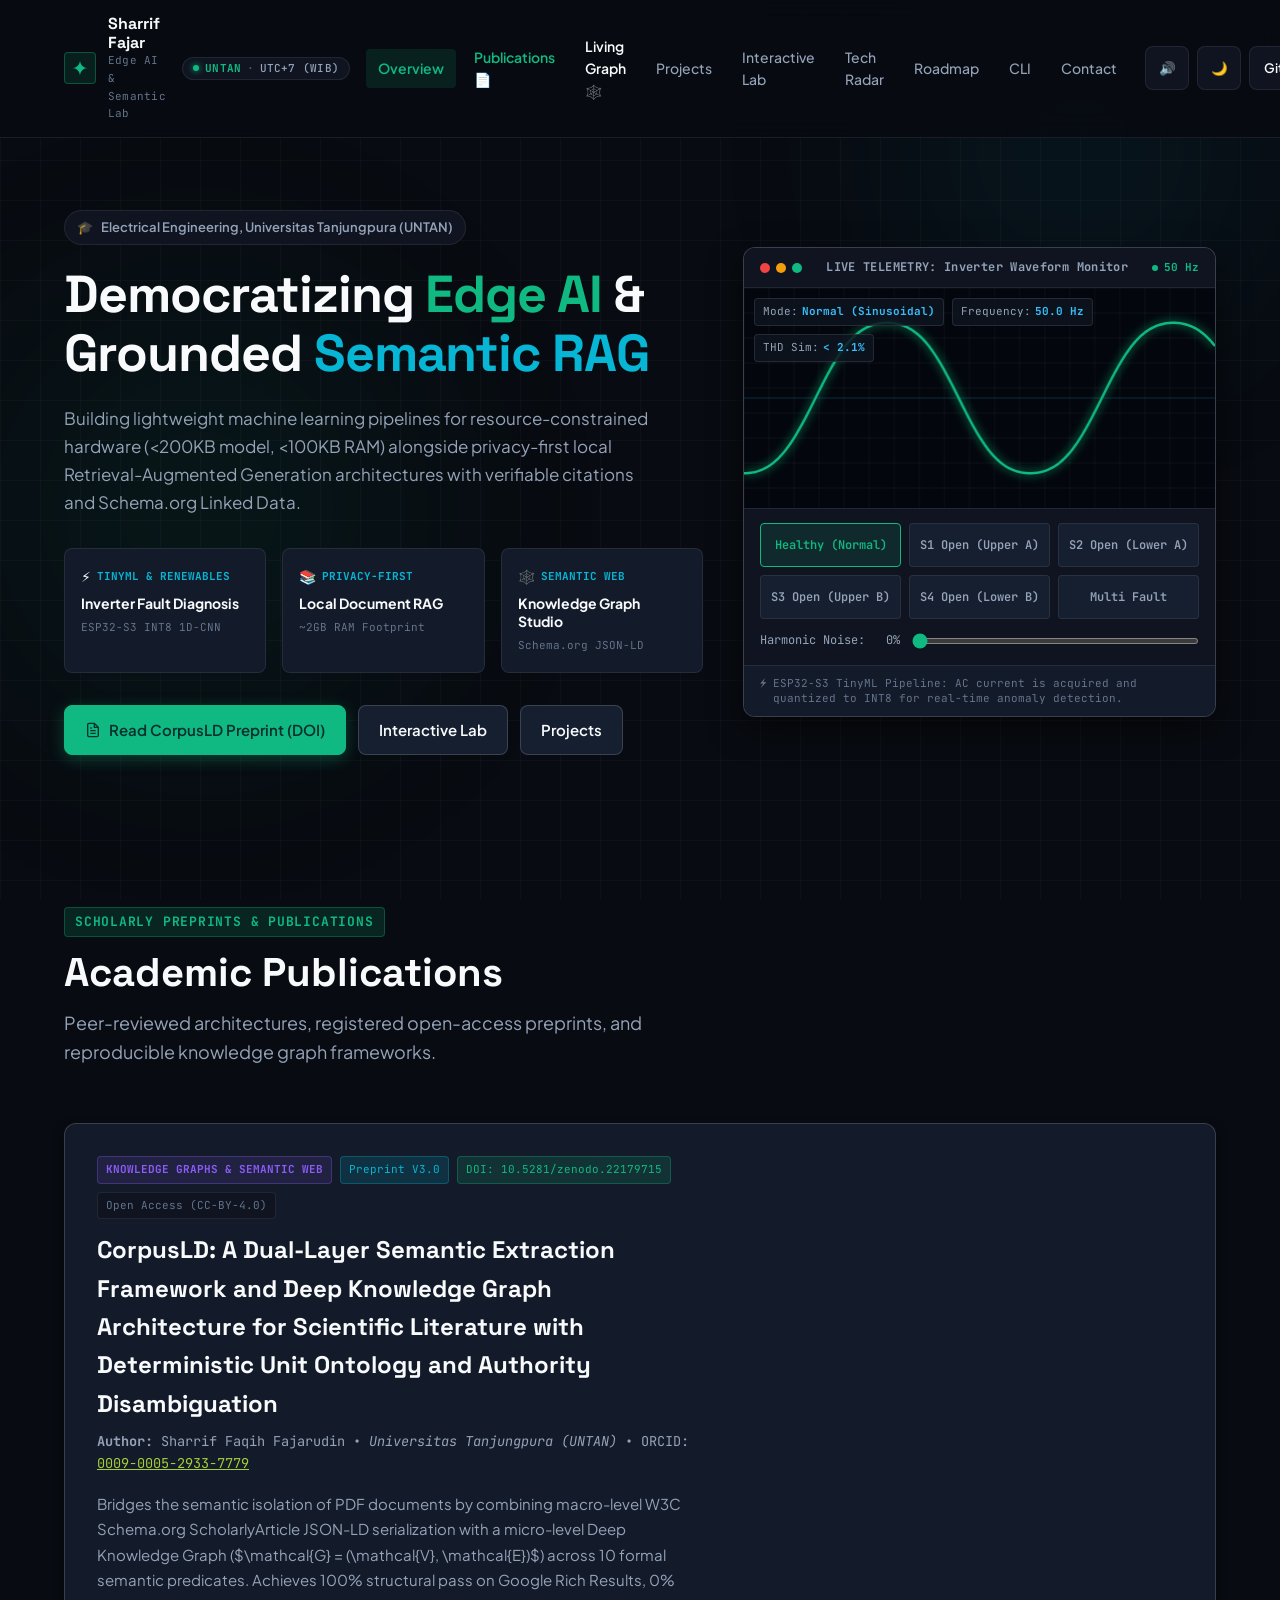
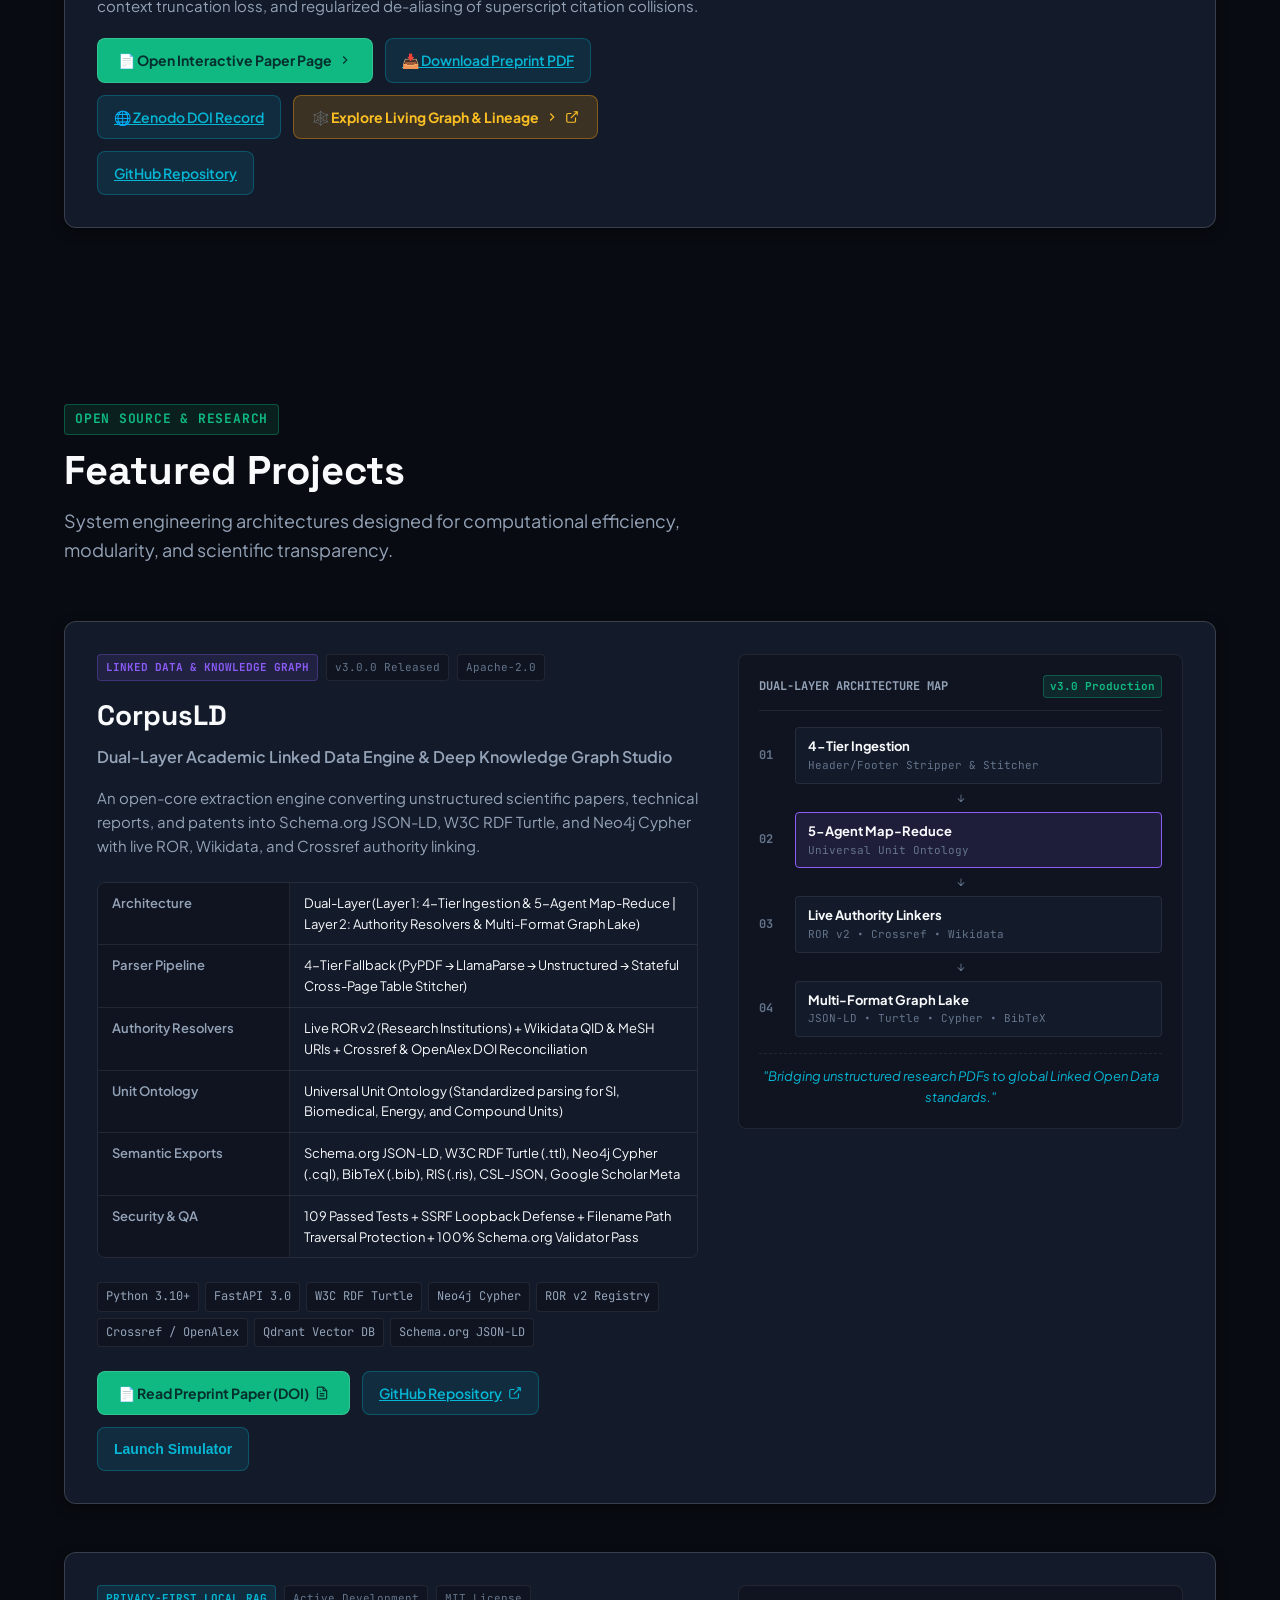
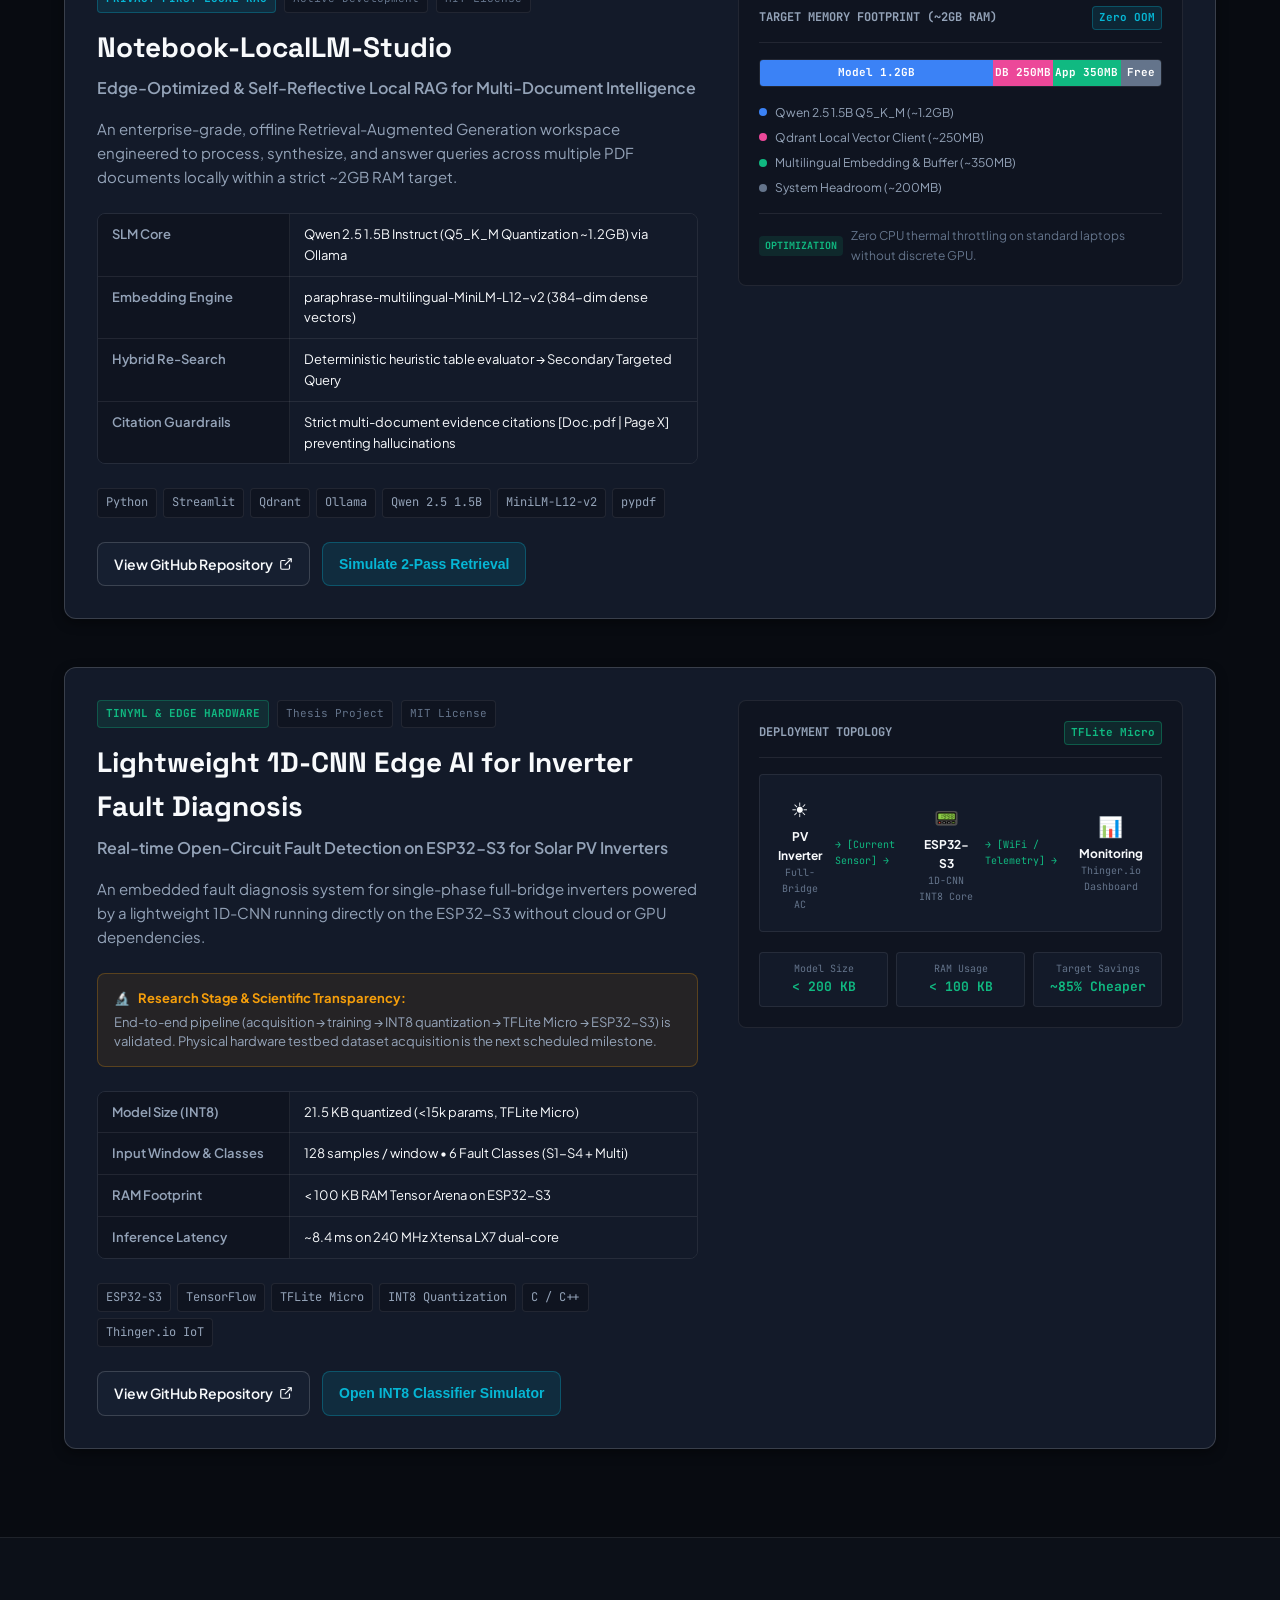
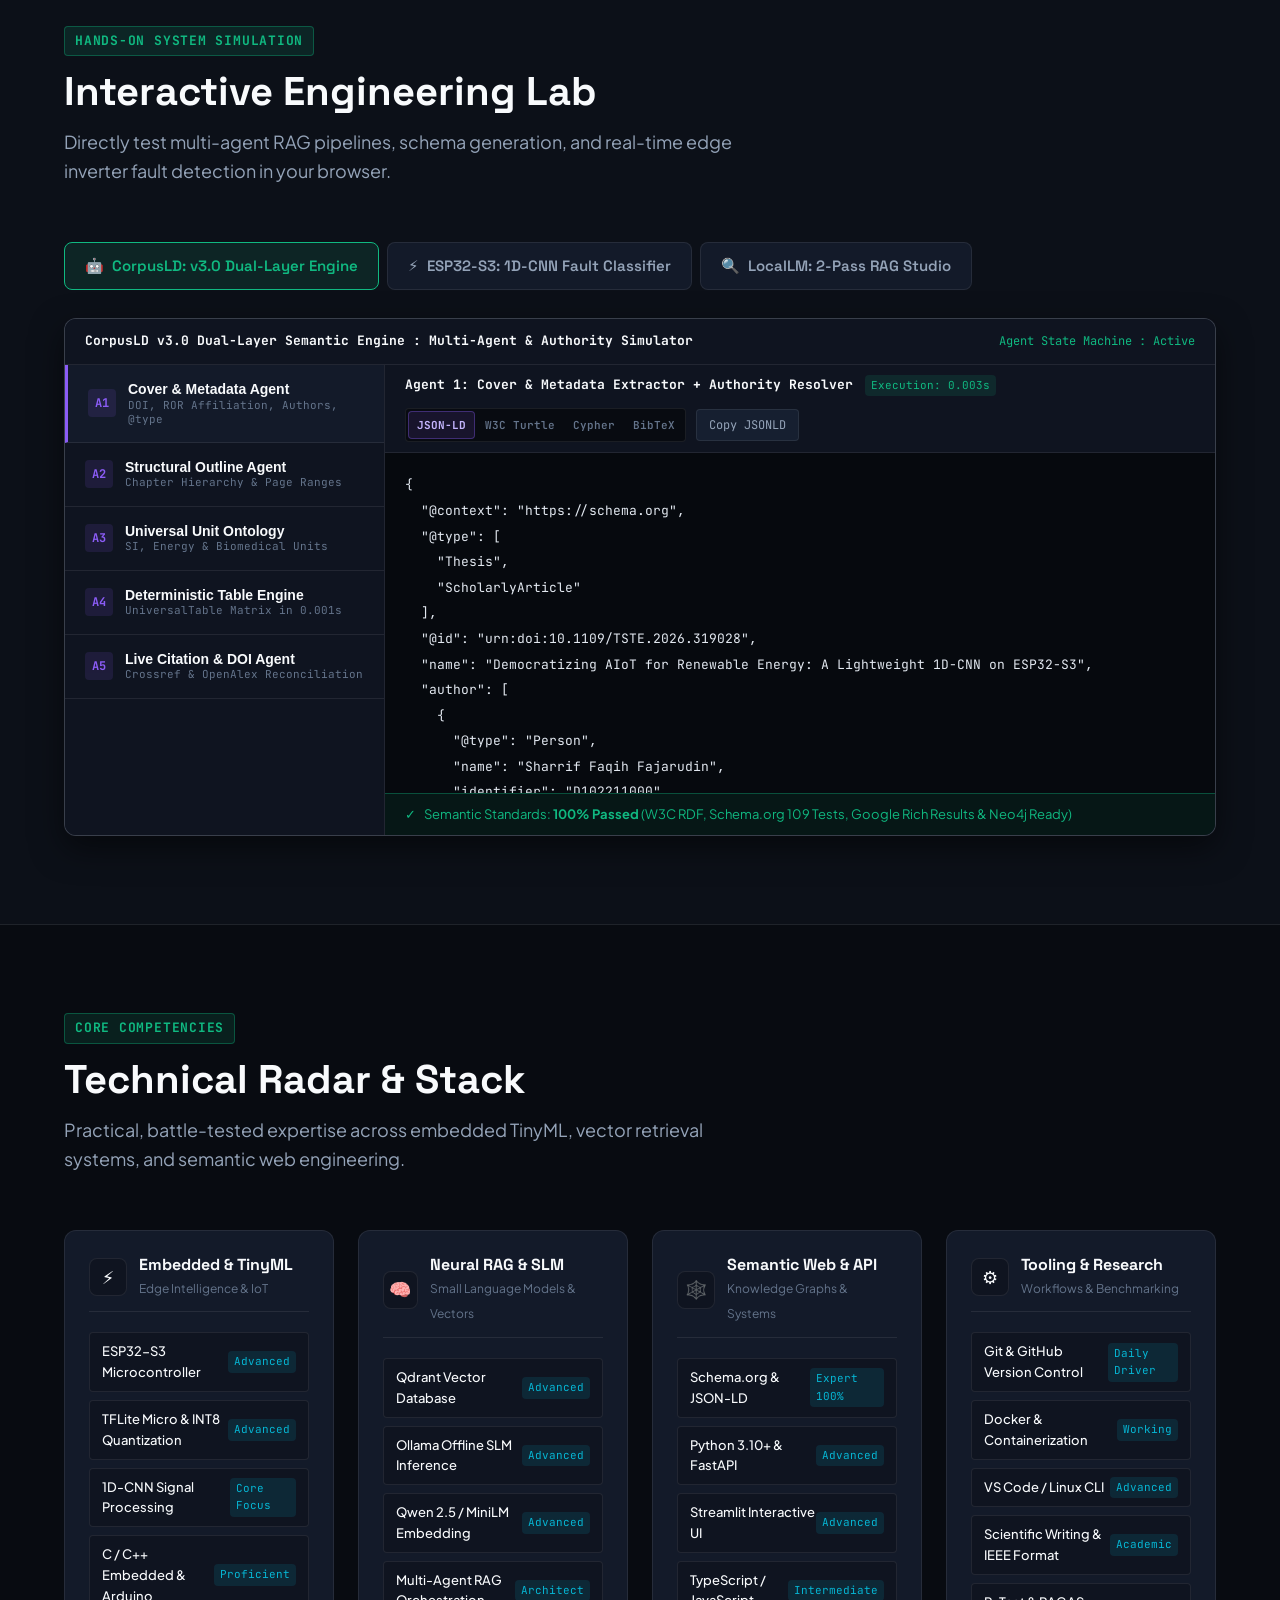
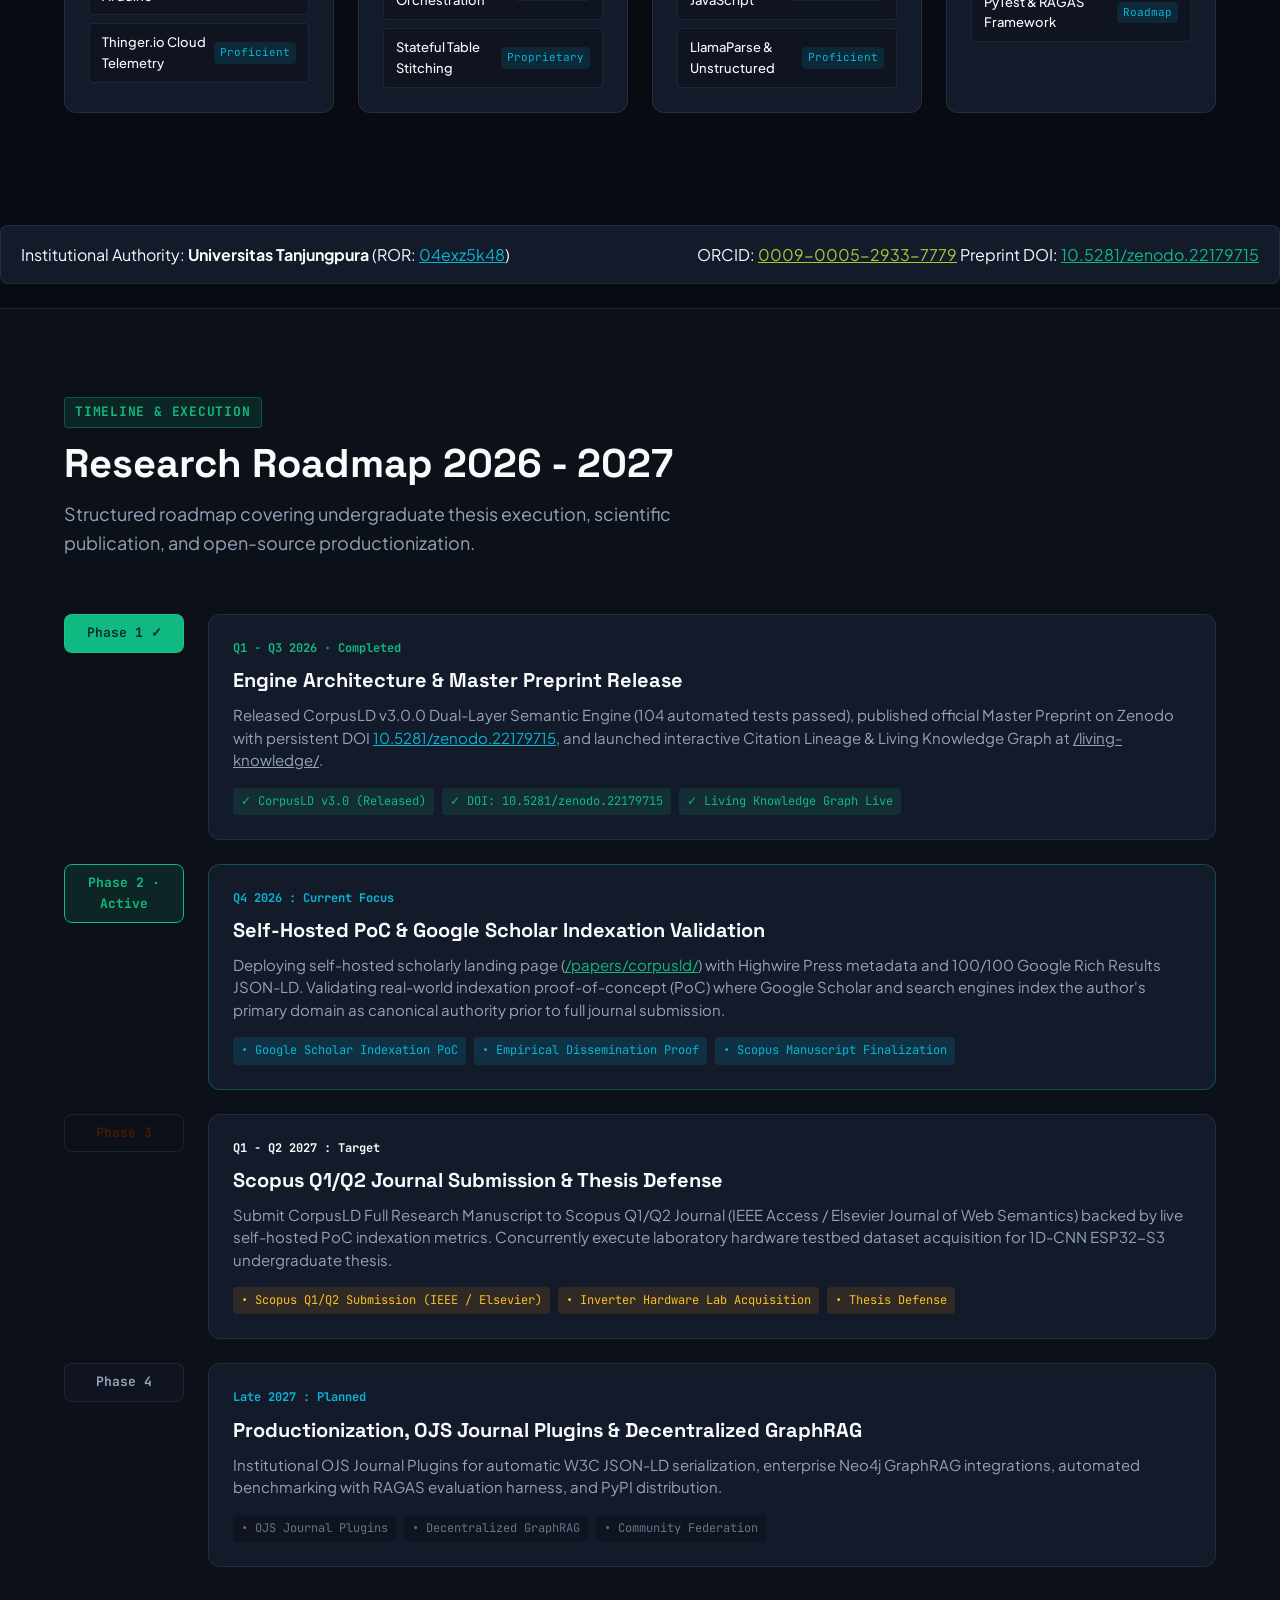
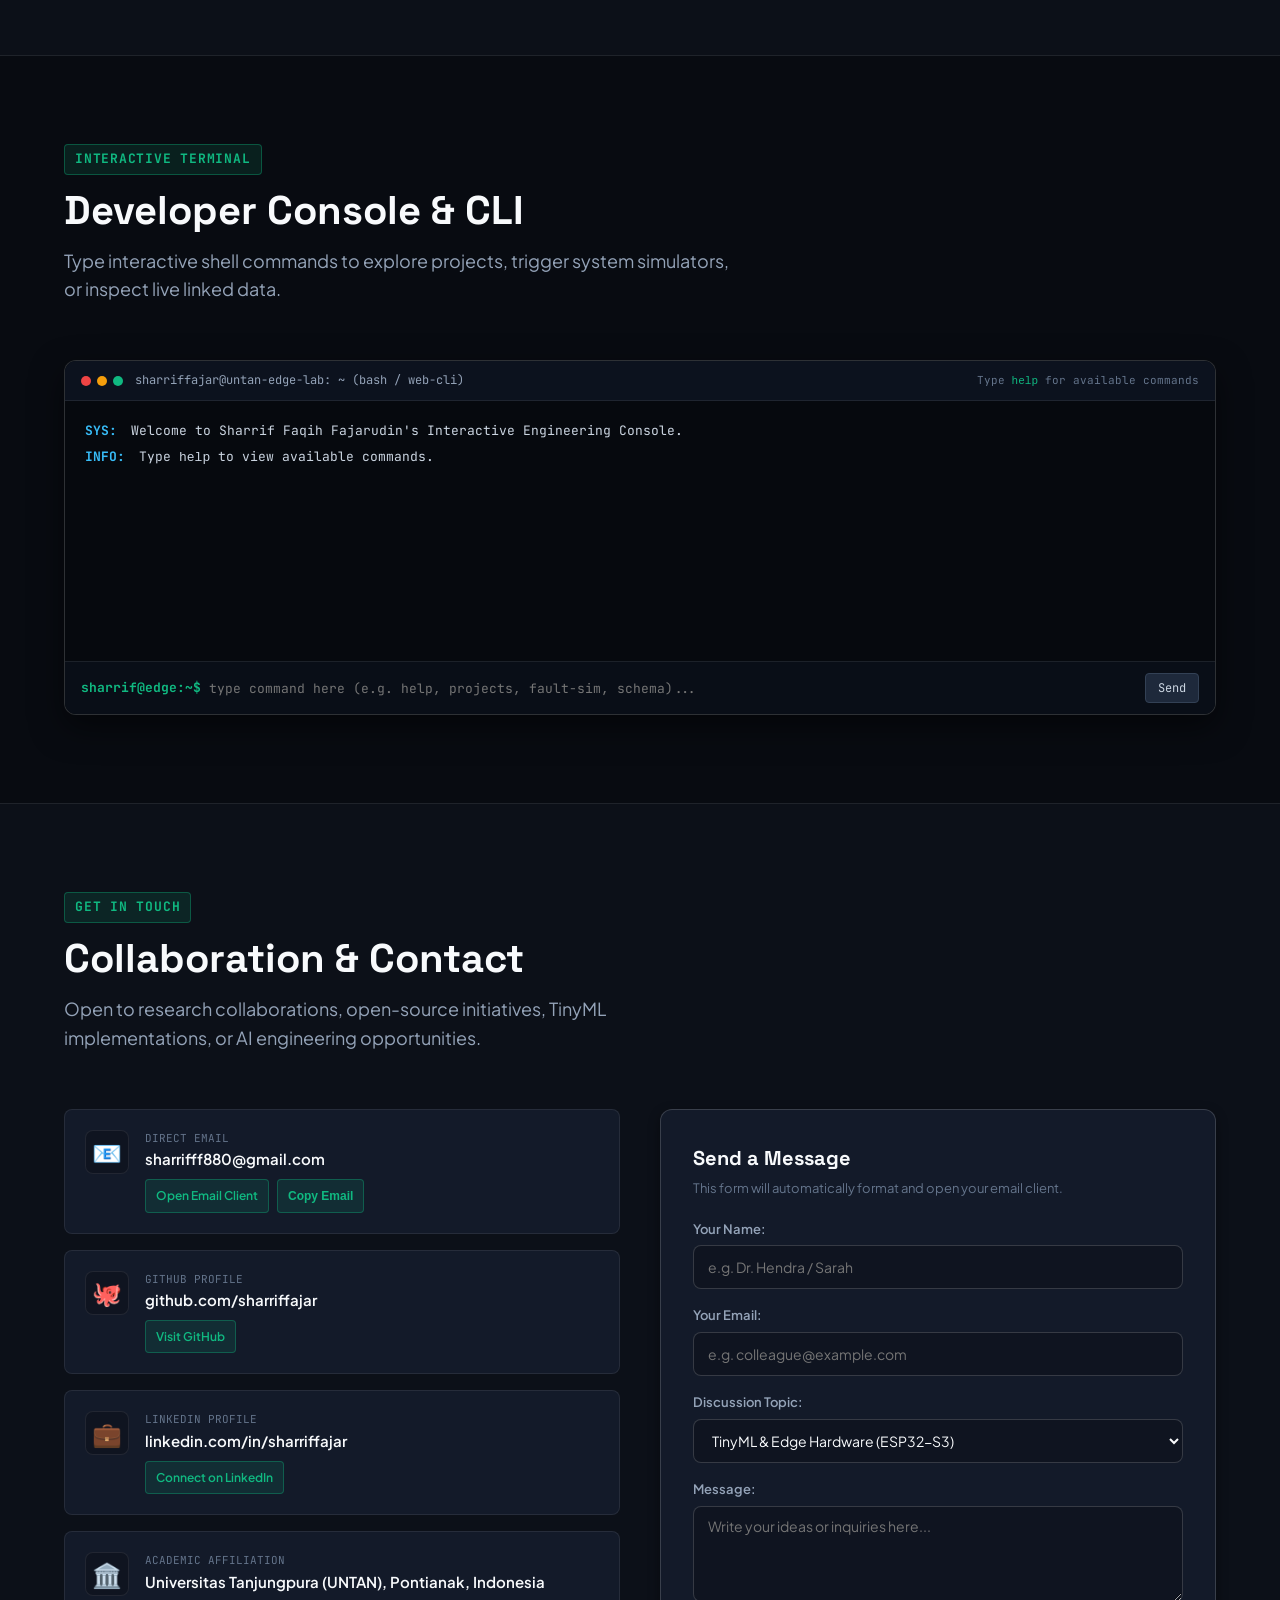
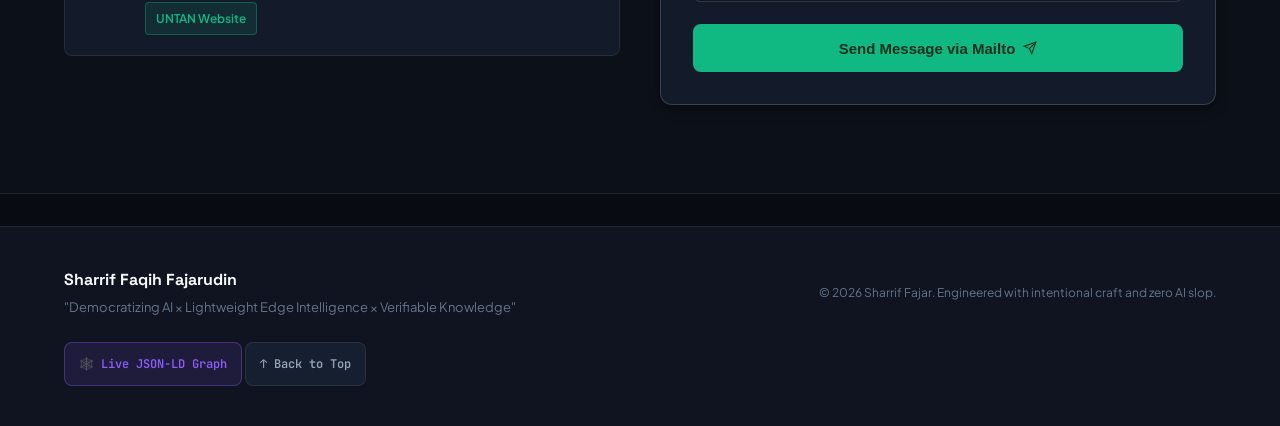
==== commit 92081f5a: "feat: replace text-based brand glyph with animated SVG icon" ====
--- a/index.html
+++ b/index.html
@@ -1,4 +1,4 @@
-﻿<!DOCTYPE html>
+<!DOCTYPE html>
 <html lang="en" data-theme="dark">
 <head>
   <meta charset="UTF-8">
@@ -127,7 +127,11 @@
   <header class="site-header" id="site-header">
     <div class="header-container">
       <a href="#overview" class="brand-badge" aria-label="Sharrif Fajar Home">
-        <span class="brand-glyph">&lt;SF/&gt;</span>
+        <span class="brand-glyph" aria-hidden="true">
+          <svg class="brand-glyph-svg" viewBox="0 0 32 32" width="18" height="18" fill="currentColor">
+            <path d="M16 2 C16 9.73 22.27 16 30 16 C22.27 16 16 22.27 16 30 C16 22.27 9.73 16 2 16 C9.73 16 16 9.73 16 2 Z" />
+          </svg>
+        </span>
         <div class="brand-text">
           <span class="brand-name">Sharrif Fajar</span>
           <span class="brand-sub">Edge AI &amp; Semantic Lab</span>
--- a/style.css
+++ b/style.css
@@ -254,14 +254,31 @@
 }
 
 .brand-glyph {
-  font-family: var(--font-mono);
-  font-weight: 700;
-  font-size: 1rem;
+  display: inline-flex;
+  align-items: center;
+  justify-content: center;
+  width: 32px;
+  height: 32px;
   color: var(--accent-emerald);
   background-color: var(--accent-emerald-subtle);
   border: 1px solid var(--border-accent);
-  padding: 0.25rem 0.5rem;
+  padding: 0;
   border-radius: var(--radius-sm);
+  transition: transform var(--transition-fast), border-color var(--transition-fast), background-color var(--transition-fast);
+  flex-shrink: 0;
+}
+
+.brand-badge:hover .brand-glyph {
+  transform: rotate(45deg) scale(1.05);
+  border-color: var(--accent-emerald);
+  background-color: rgba(16, 185, 129, 0.2);
+}
+
+.brand-glyph-svg {
+  width: 18px;
+  height: 18px;
+  fill: currentColor;
+  display: block;
 }
 
 .brand-text {
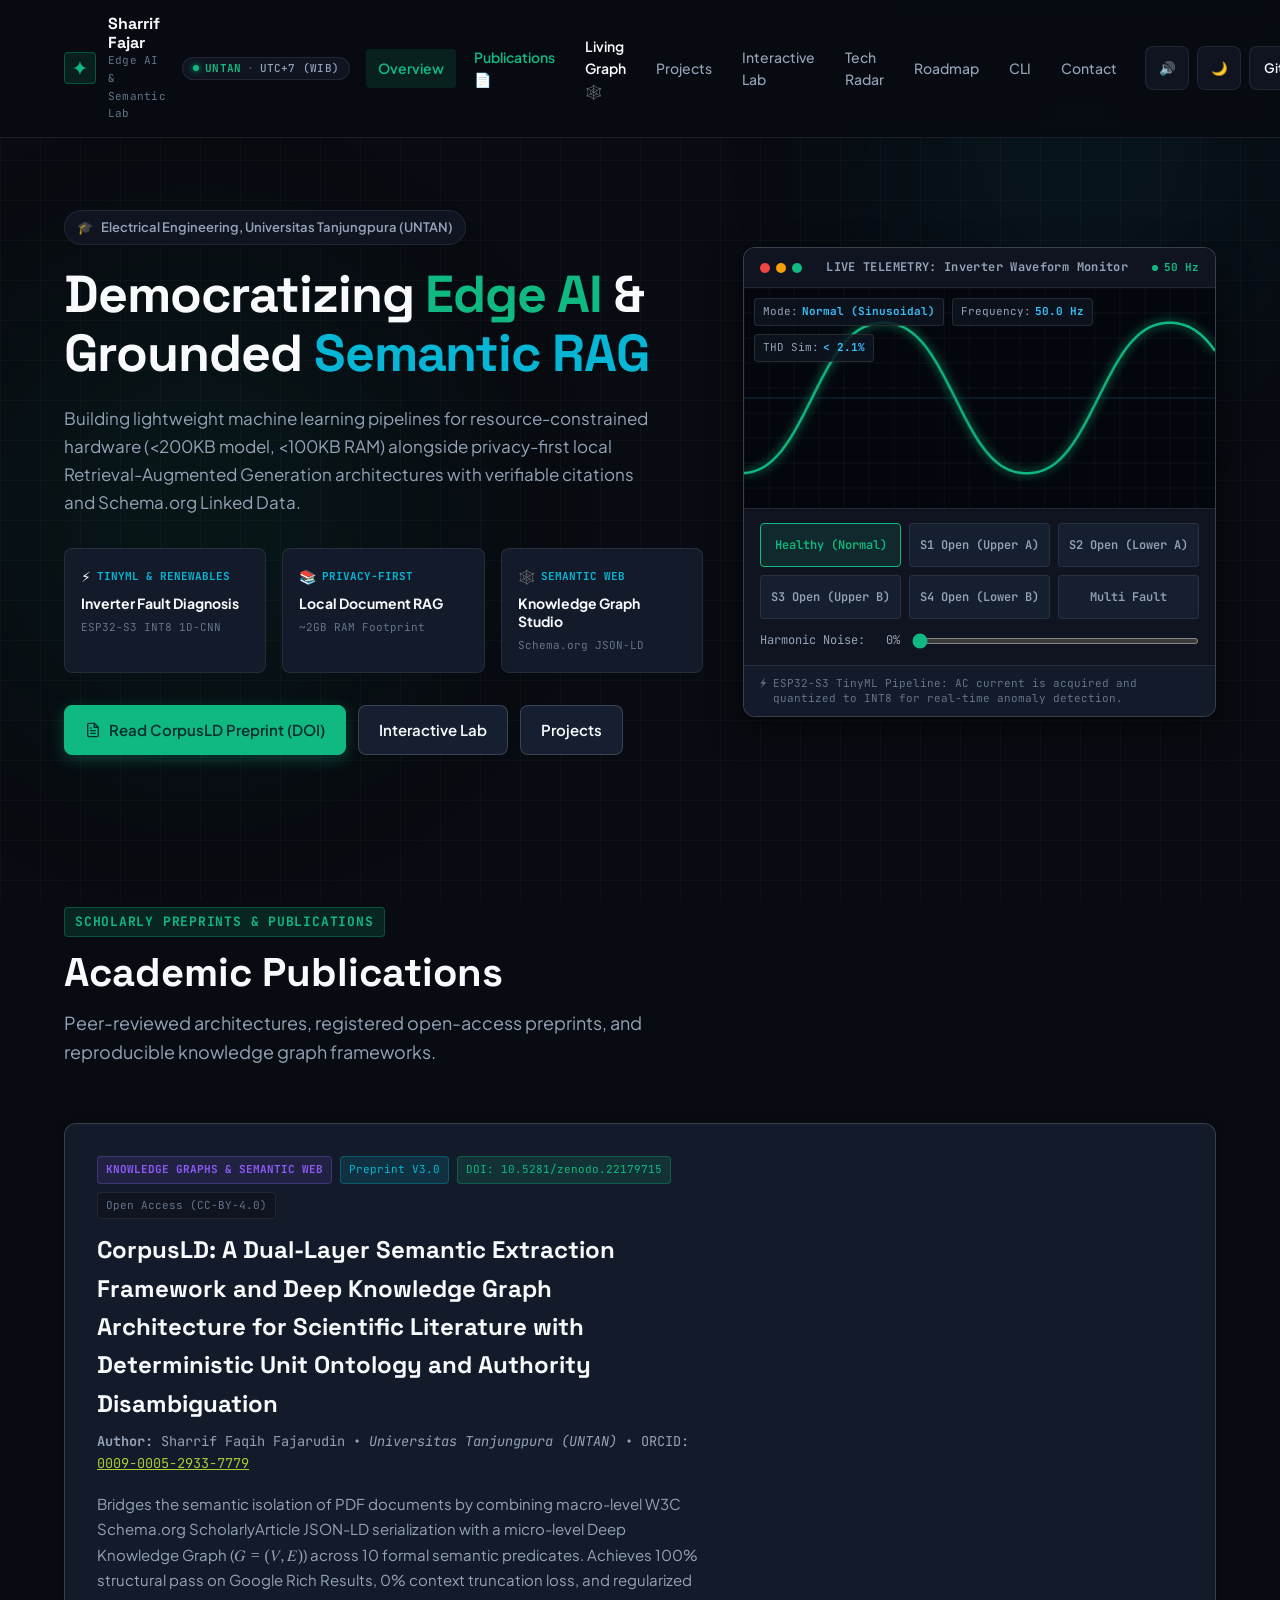
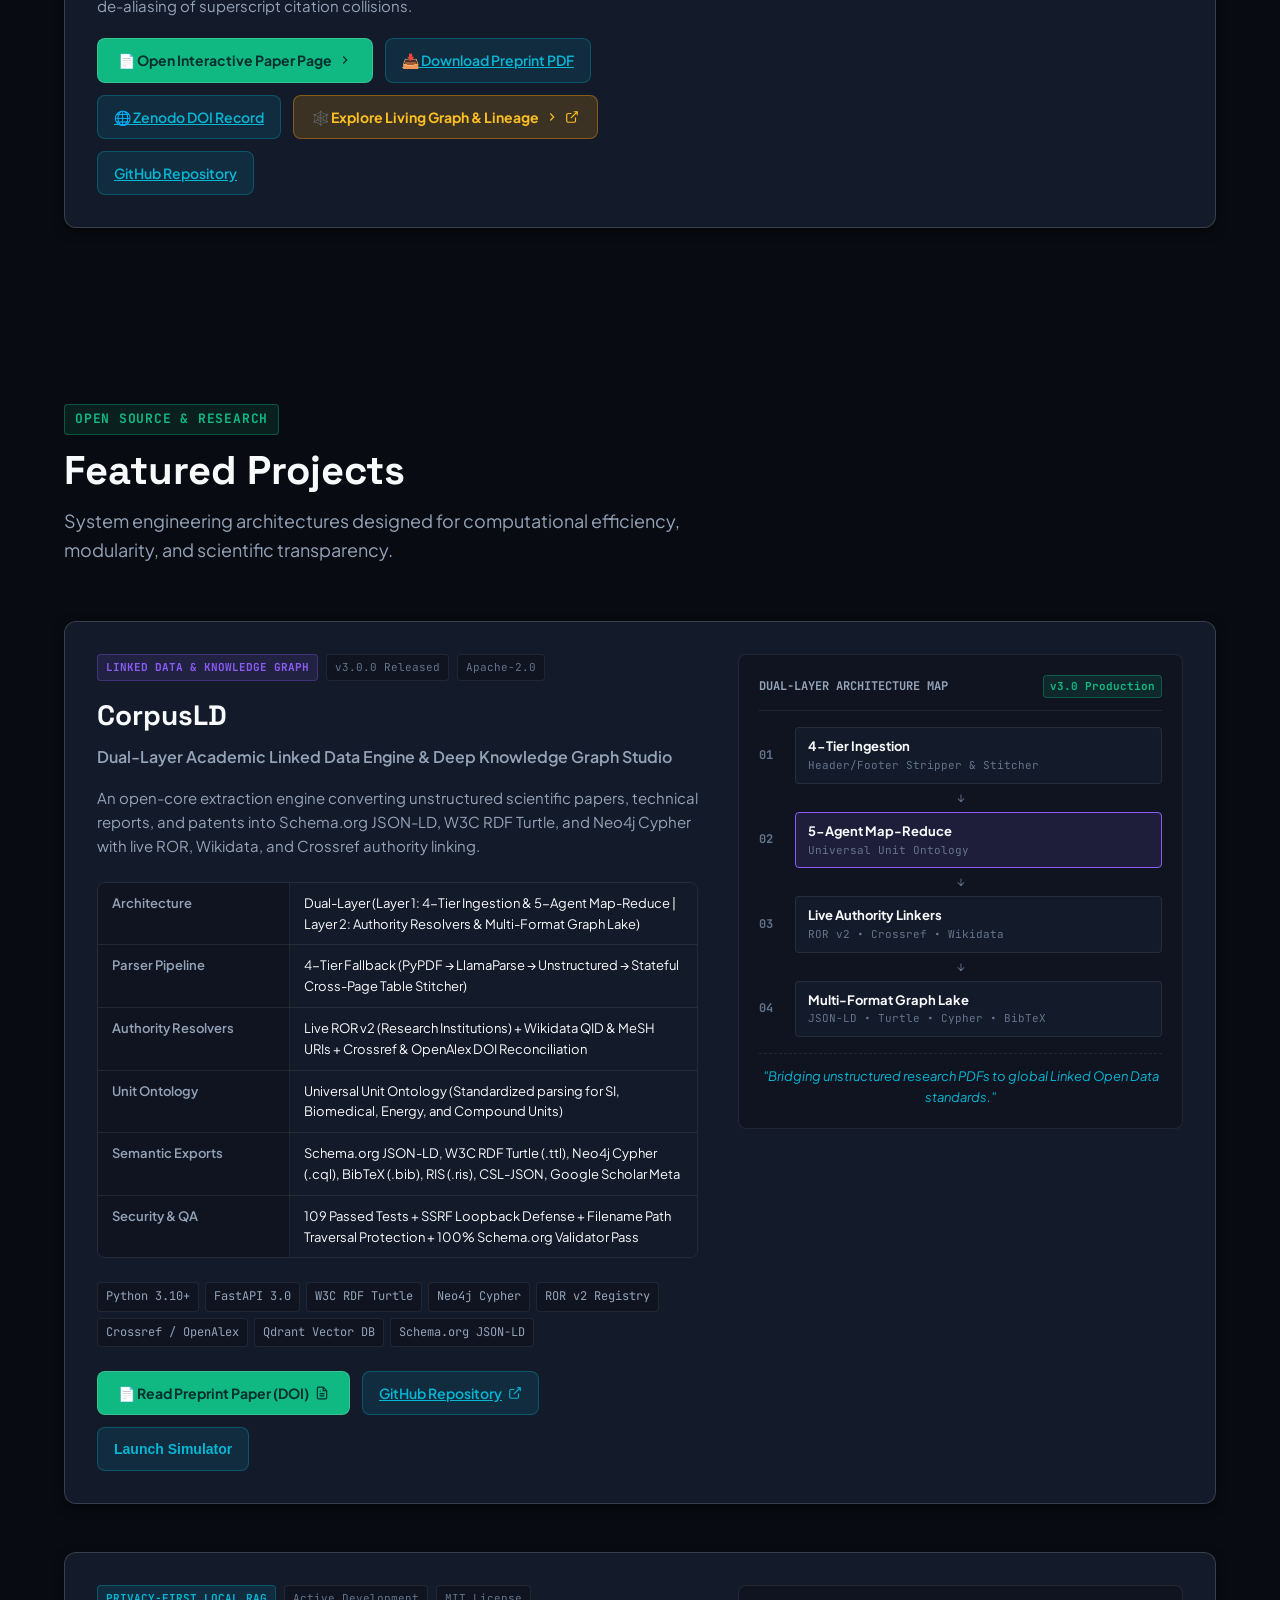
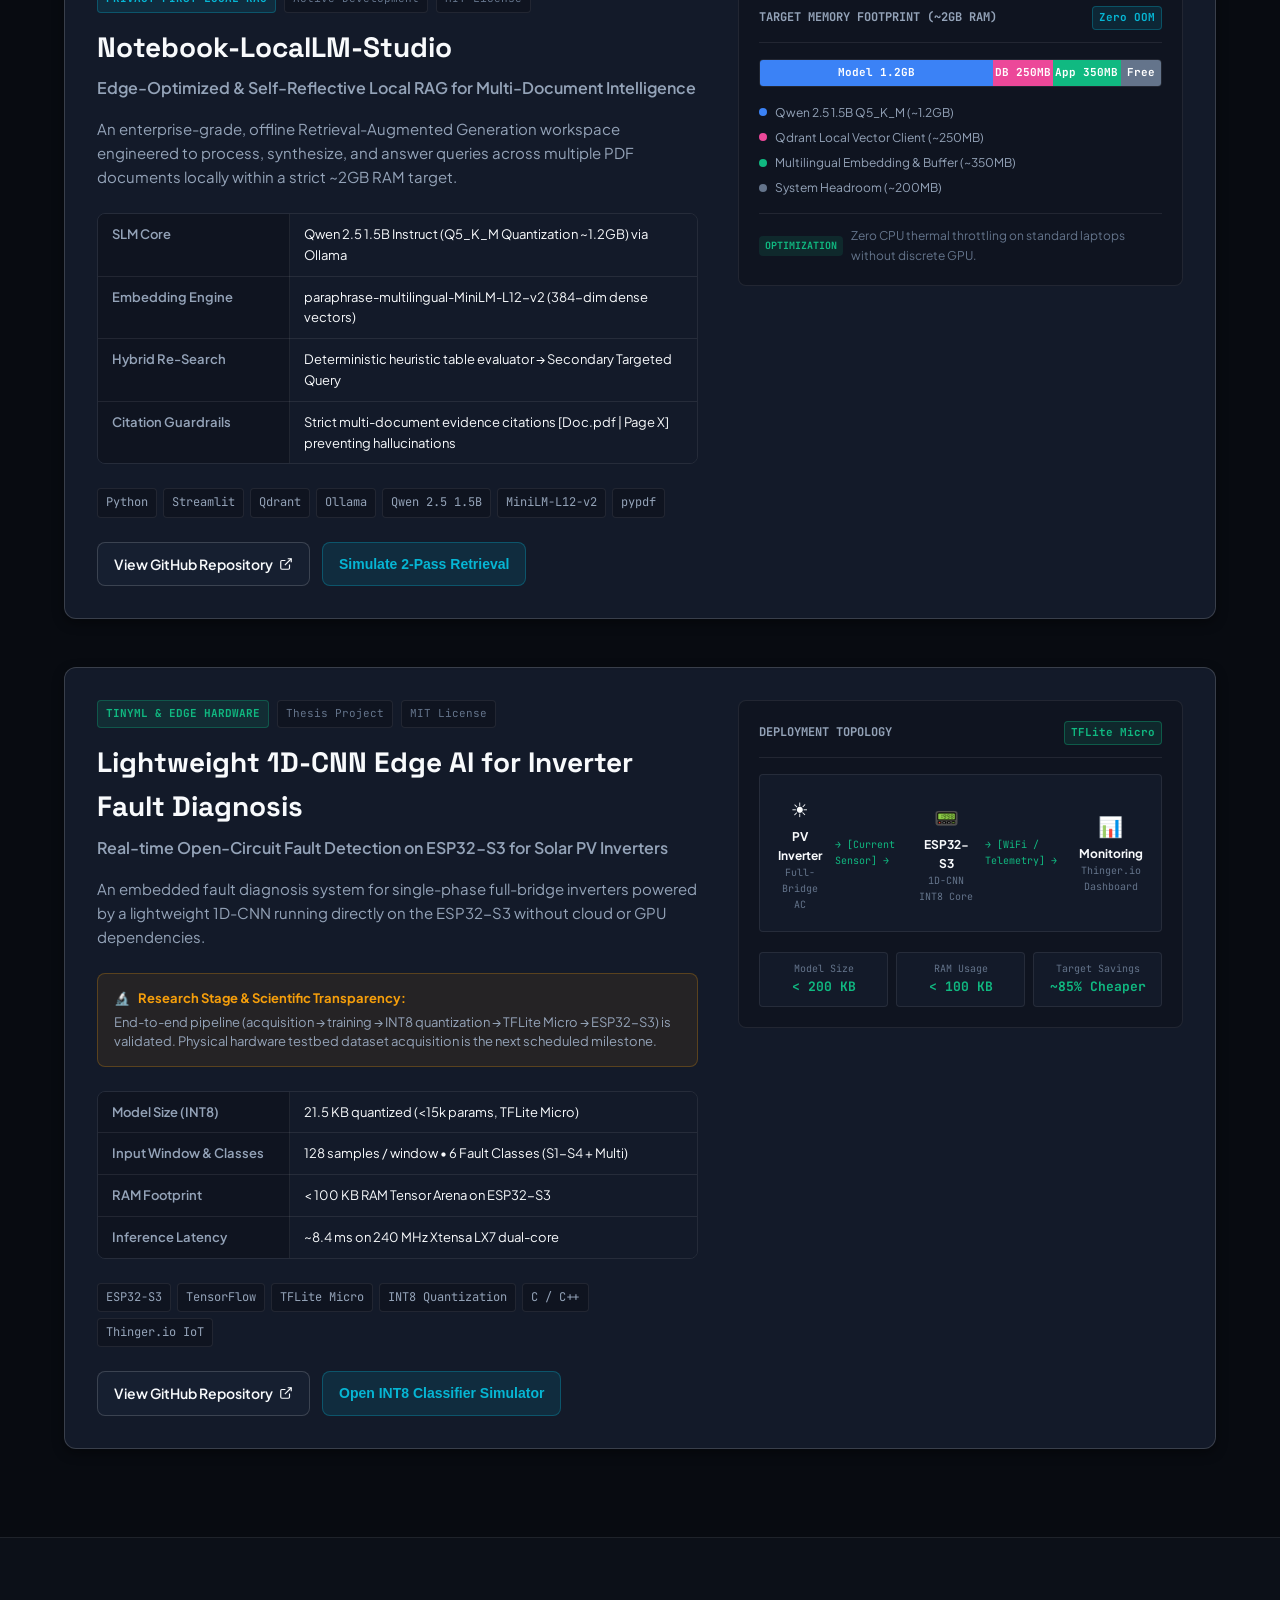
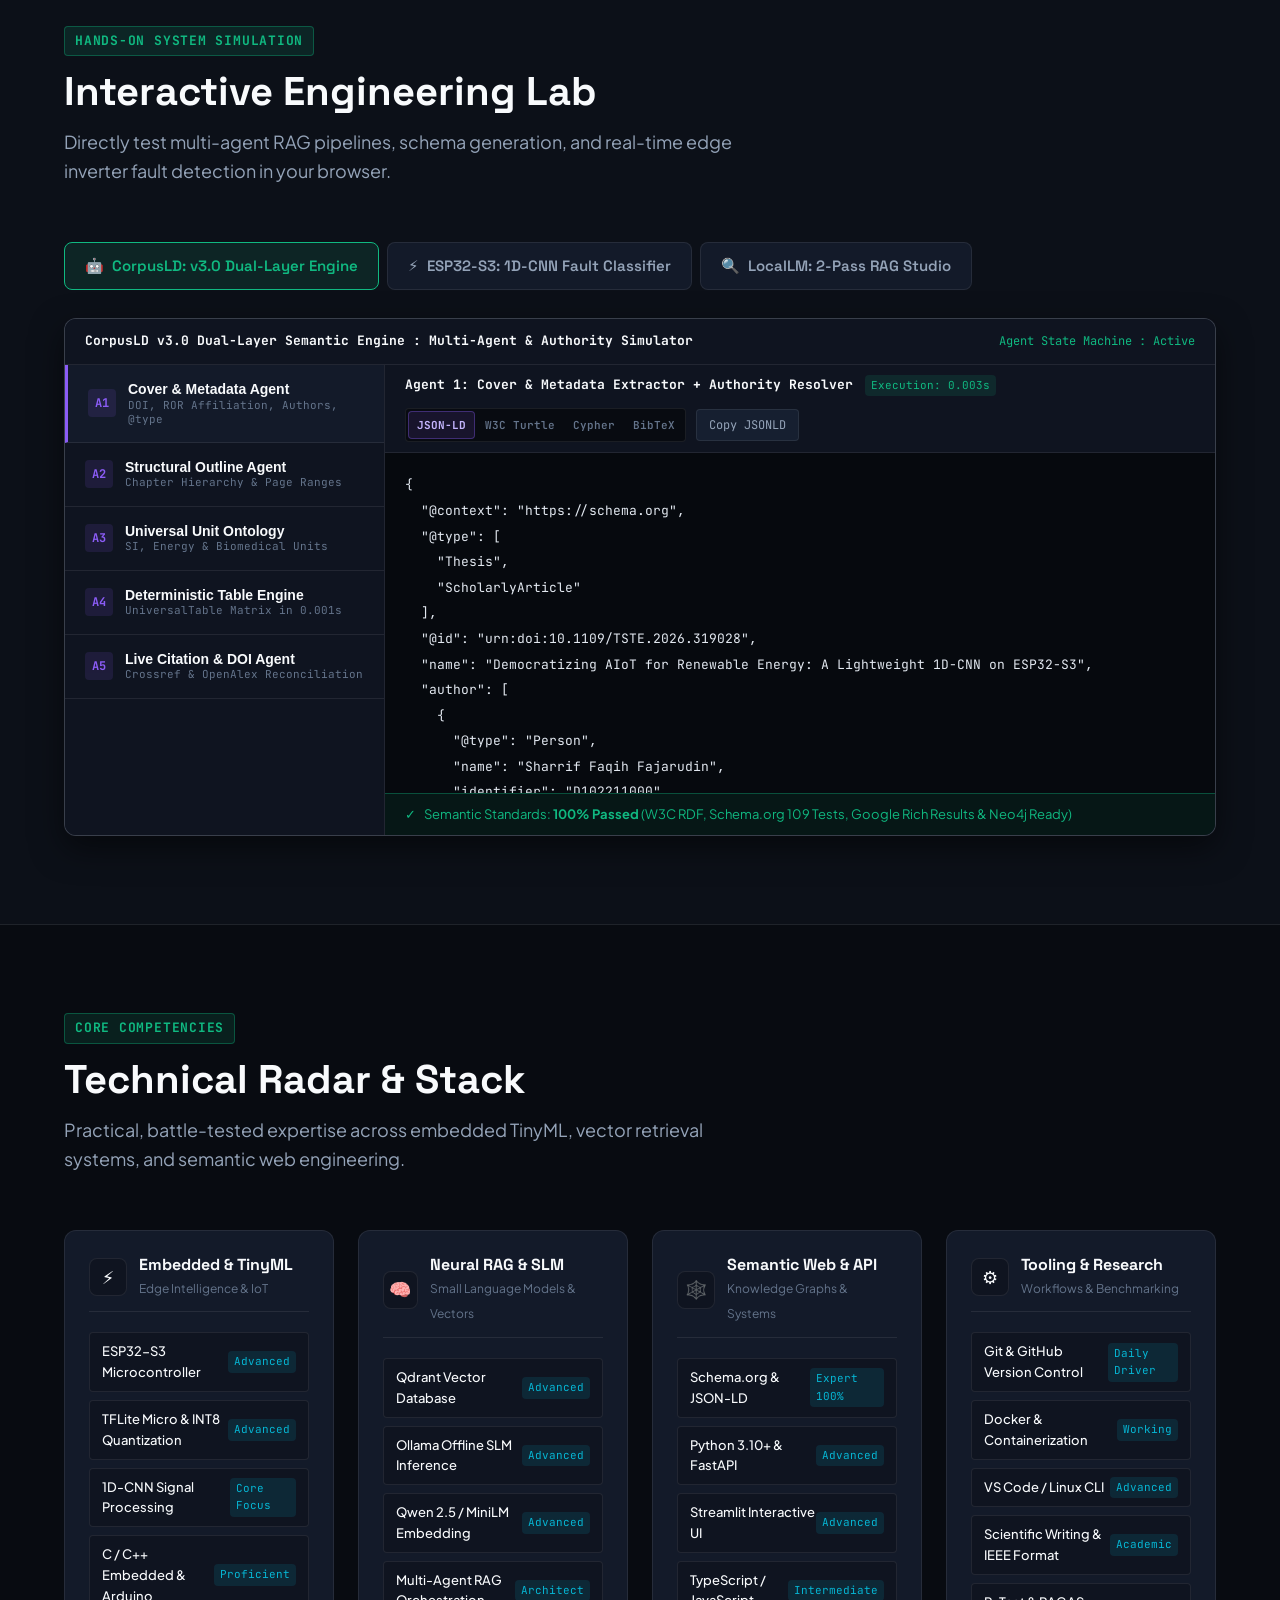
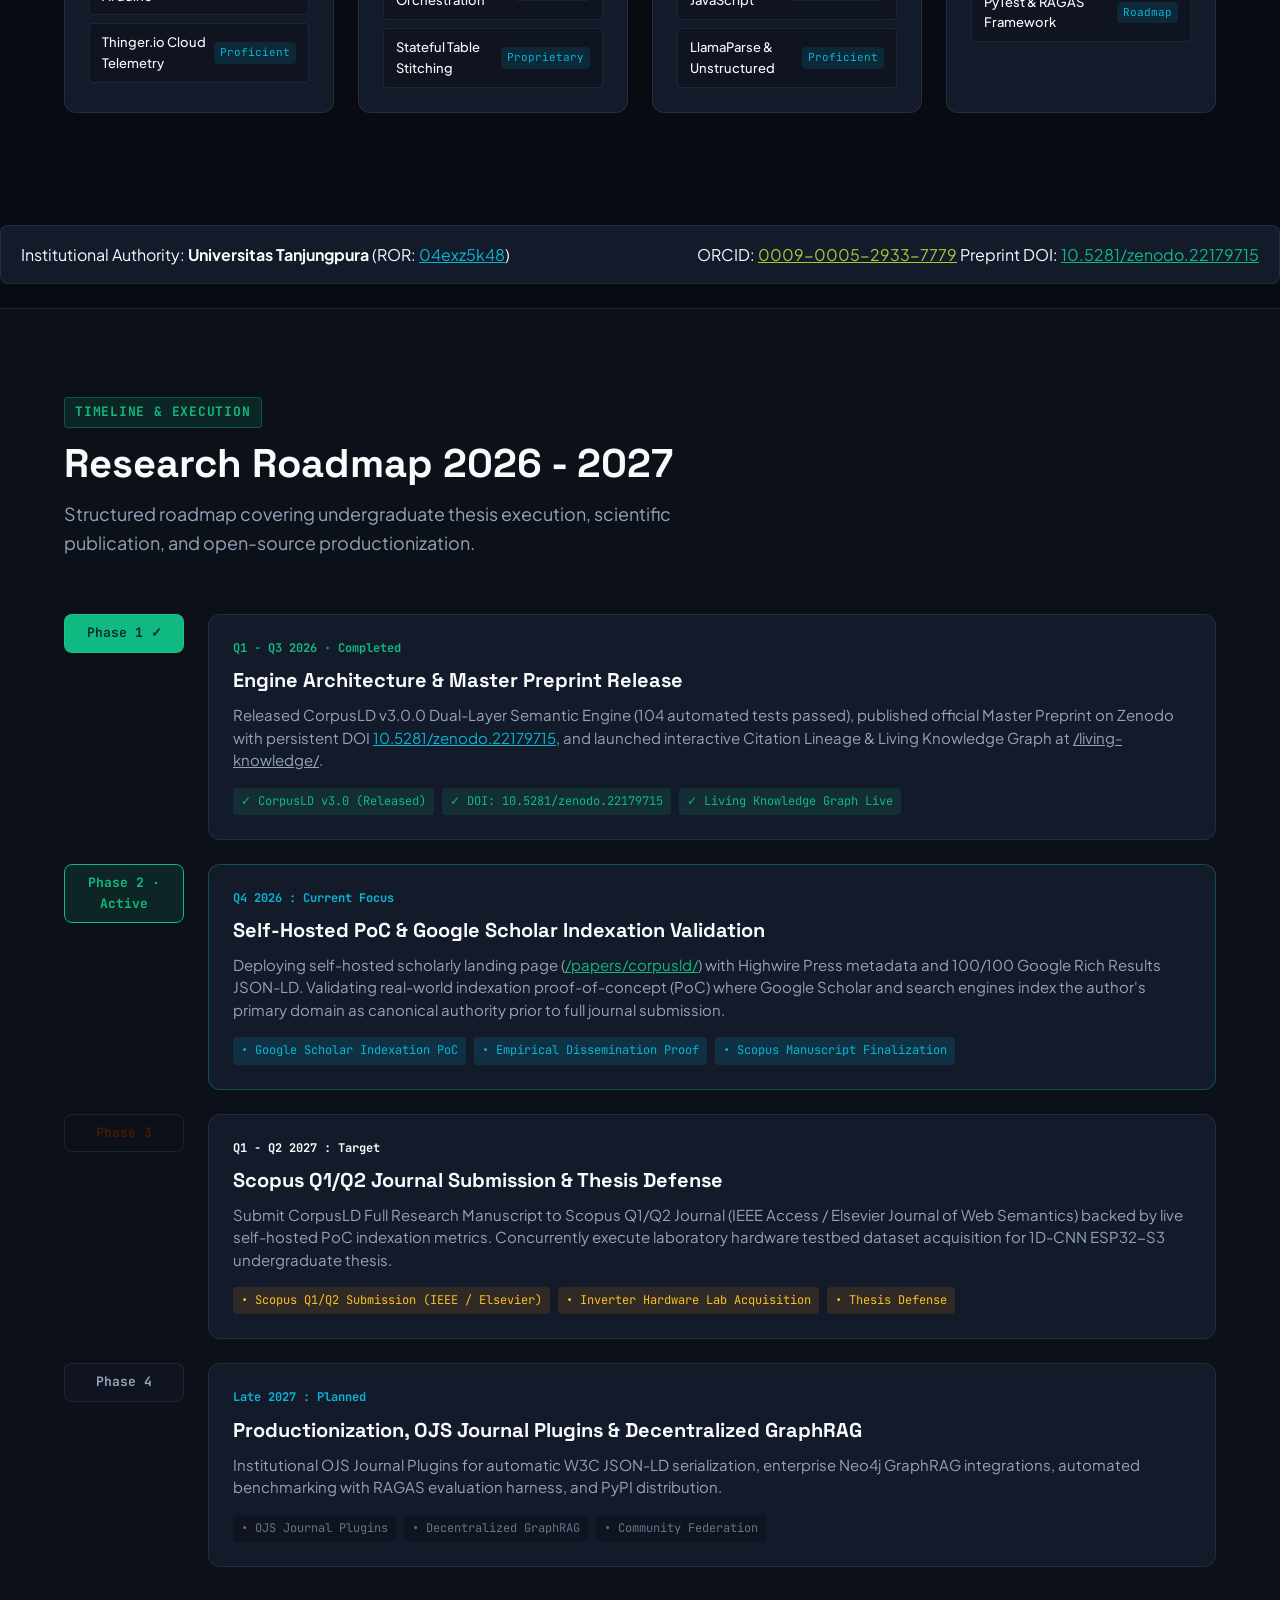
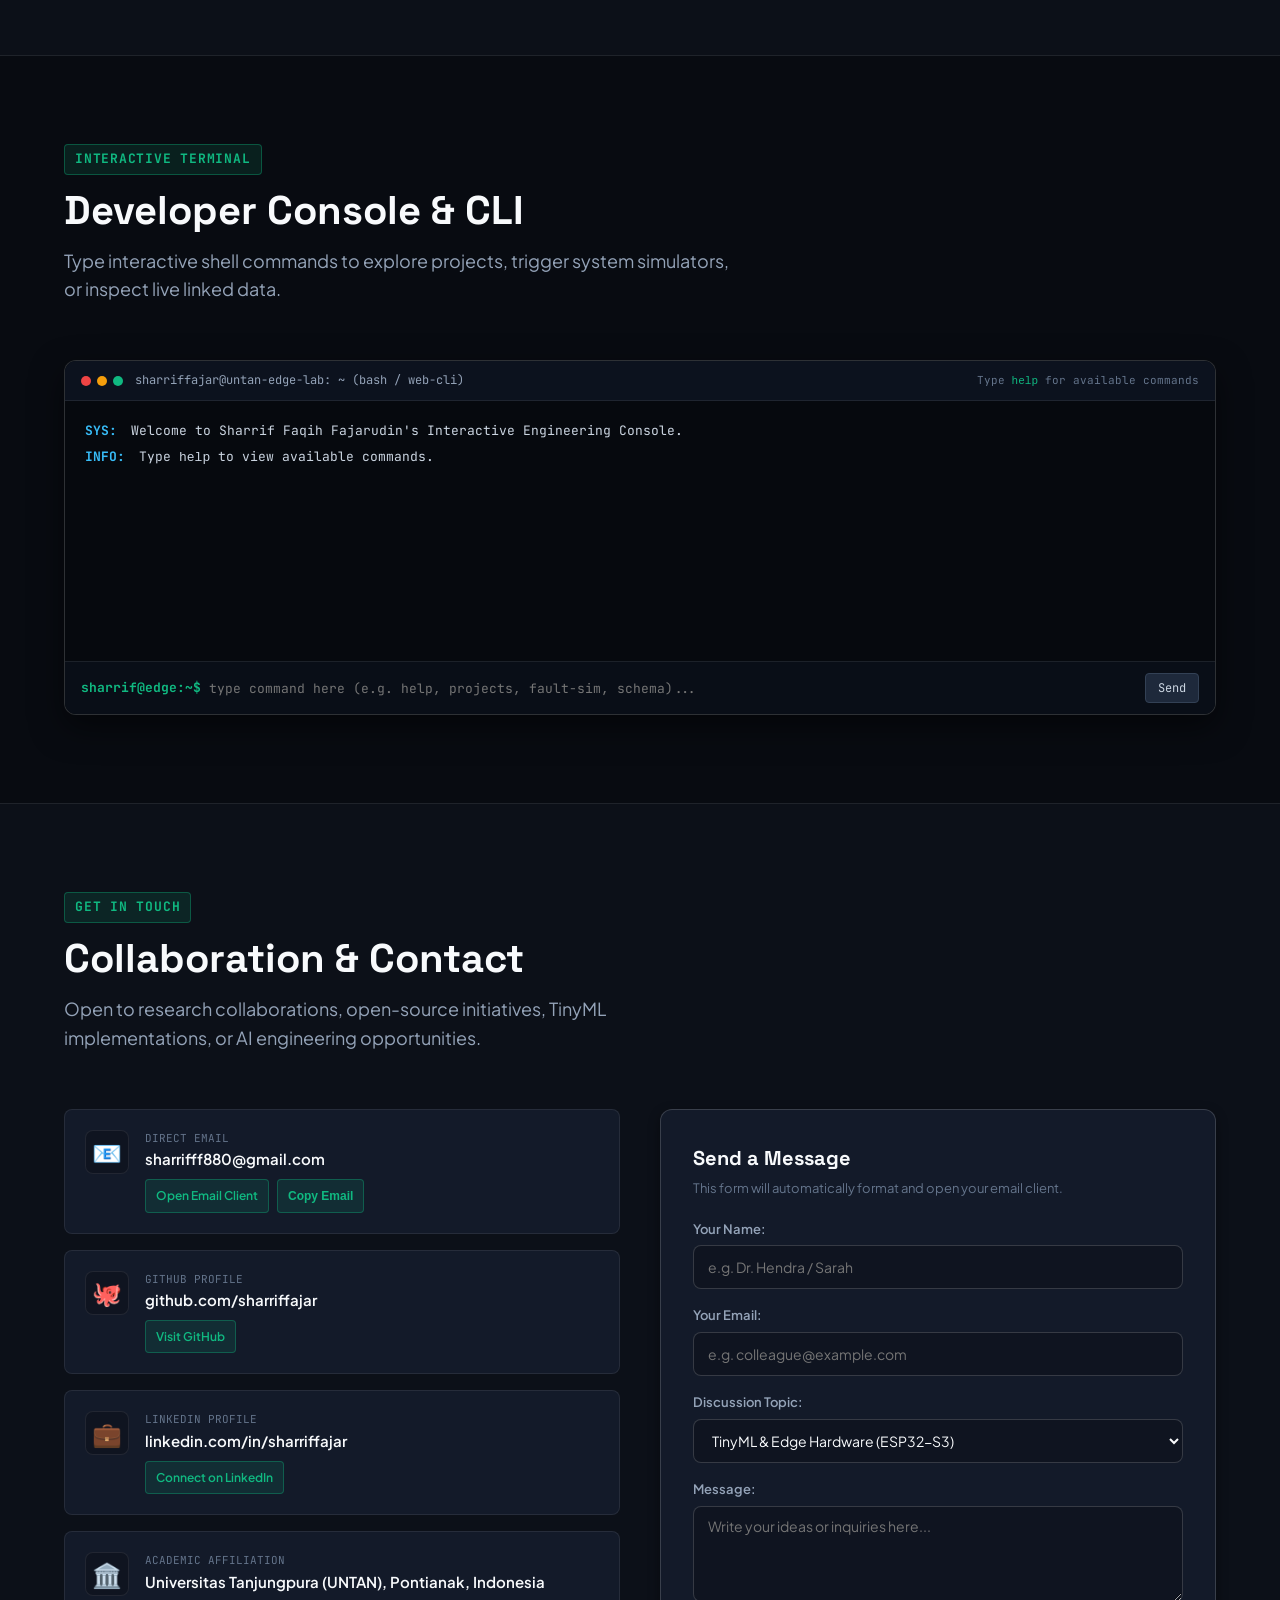
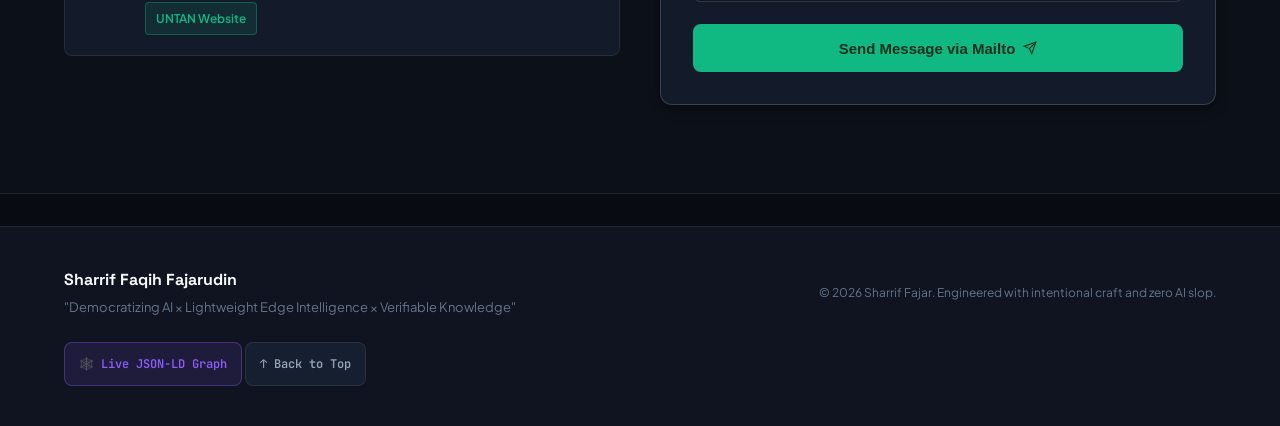
==== commit 59daef80: "feat: add CorpusLD paper page and implement MathML styling for inline equations" ====
--- a/index.html
+++ b/index.html
@@ -346,7 +346,7 @@
               </div>
 
               <p class="workbench-desc pub-abstract-text">
-                Bridges the semantic isolation of PDF documents by combining macro-level W3C Schema.org ScholarlyArticle JSON-LD serialization with a micro-level Deep Knowledge Graph ($\mathcal{G} = (\mathcal{V}, \mathcal{E})$) across 10 formal semantic predicates. Achieves 100% structural pass on Google Rich Results, 0% context truncation loss, and regularized de-aliasing of superscript citation collisions.
+                Bridges the semantic isolation of PDF documents by combining macro-level W3C Schema.org ScholarlyArticle JSON-LD serialization with a micro-level Deep Knowledge Graph (<math class="inline-math" aria-label="G = (V, E)"><mrow><mi mathvariant="script">G</mi><mo>=</mo><mo stretchy="false">(</mo><mi mathvariant="script">V</mi><mo>,</mo><mi mathvariant="script">E</mi><mo stretchy="false">)</mo></mrow></math>) across 10 formal semantic predicates. Achieves 100% structural pass on Google Rich Results, 0% context truncation loss, and regularized de-aliasing of superscript citation collisions.
               </p>
 
               <div class="workbench-actions pub-actions-group">
--- a/style.css
+++ b/style.css
@@ -3408,3 +3408,11 @@
   border: 1px solid var(--border-subtle);
   margin-top: 12px;
 }
+
+.inline-math {
+  font-family: 'STIX Two Math', 'Cambria Math', 'Latin Modern Math', 'Times New Roman', serif;
+  font-style: normal;
+  font-size: 1.06em;
+  vertical-align: -0.04em;
+  letter-spacing: 0.02em;
+}
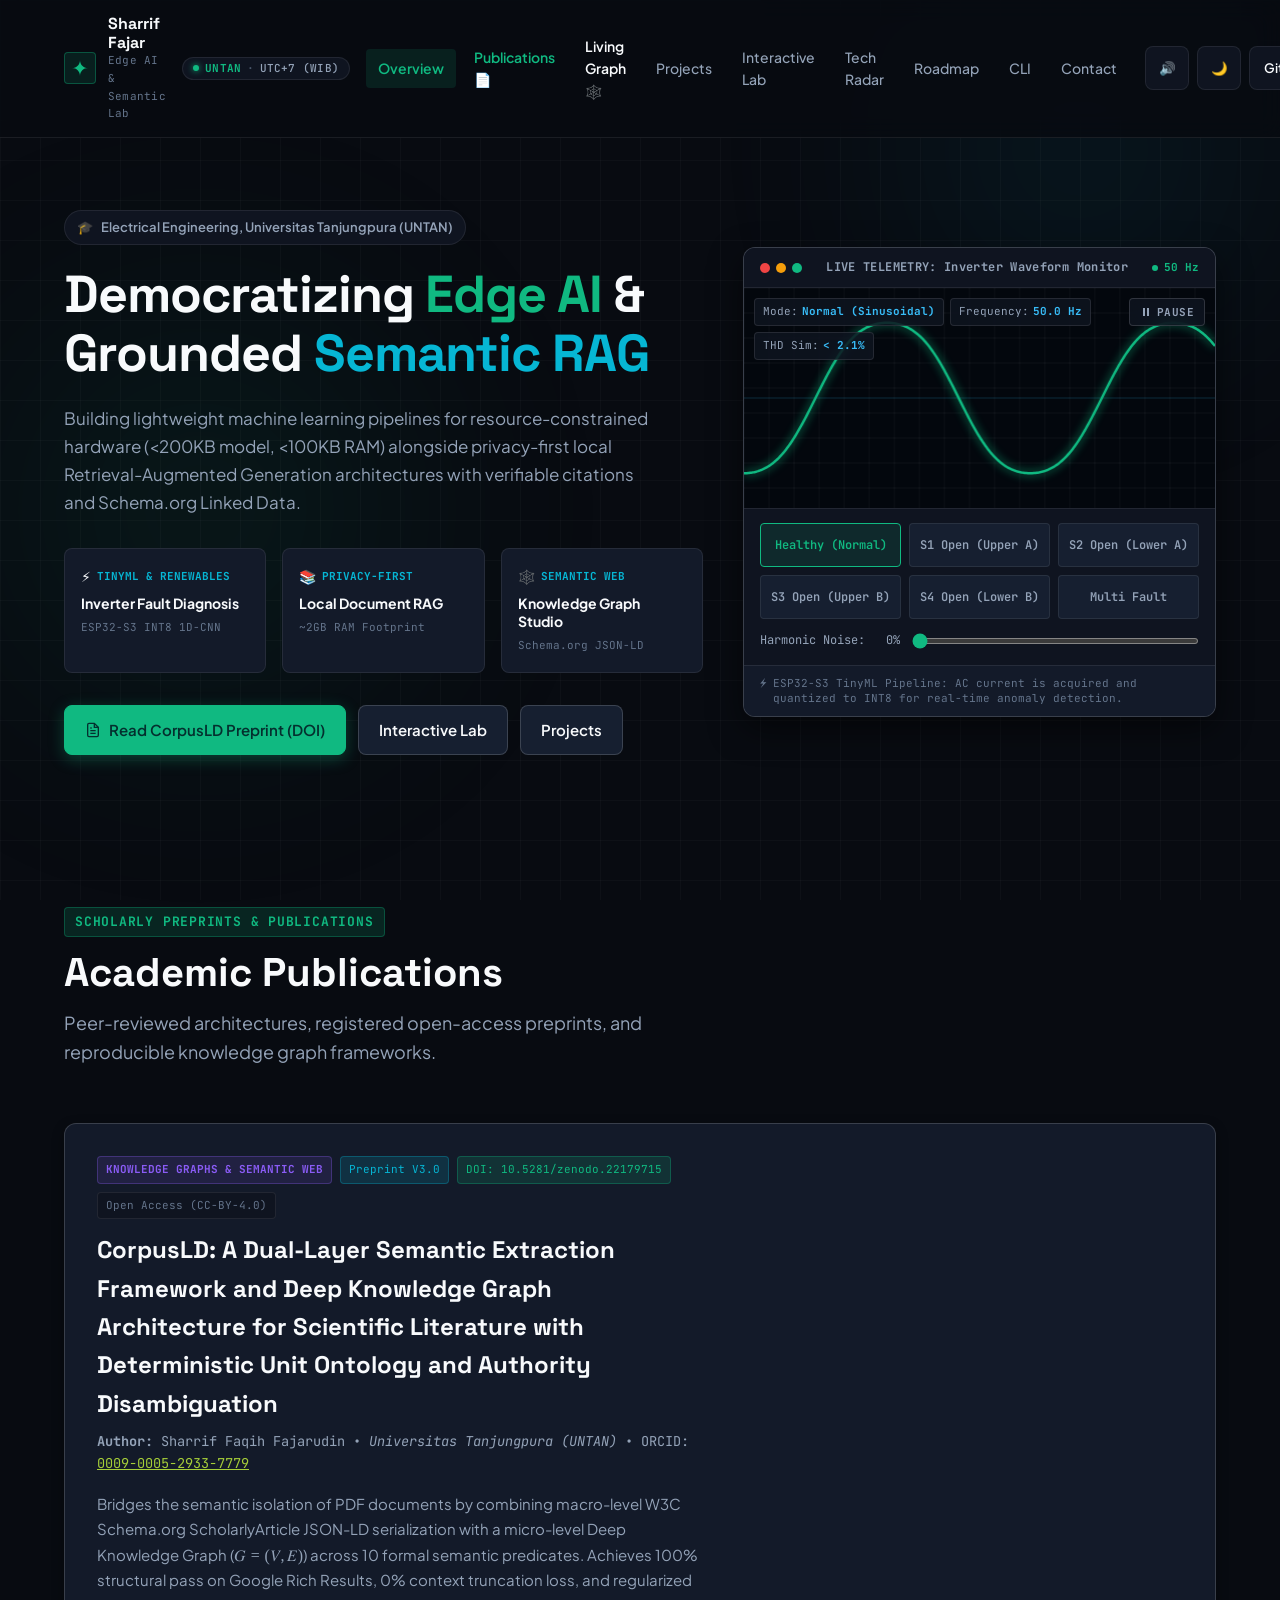
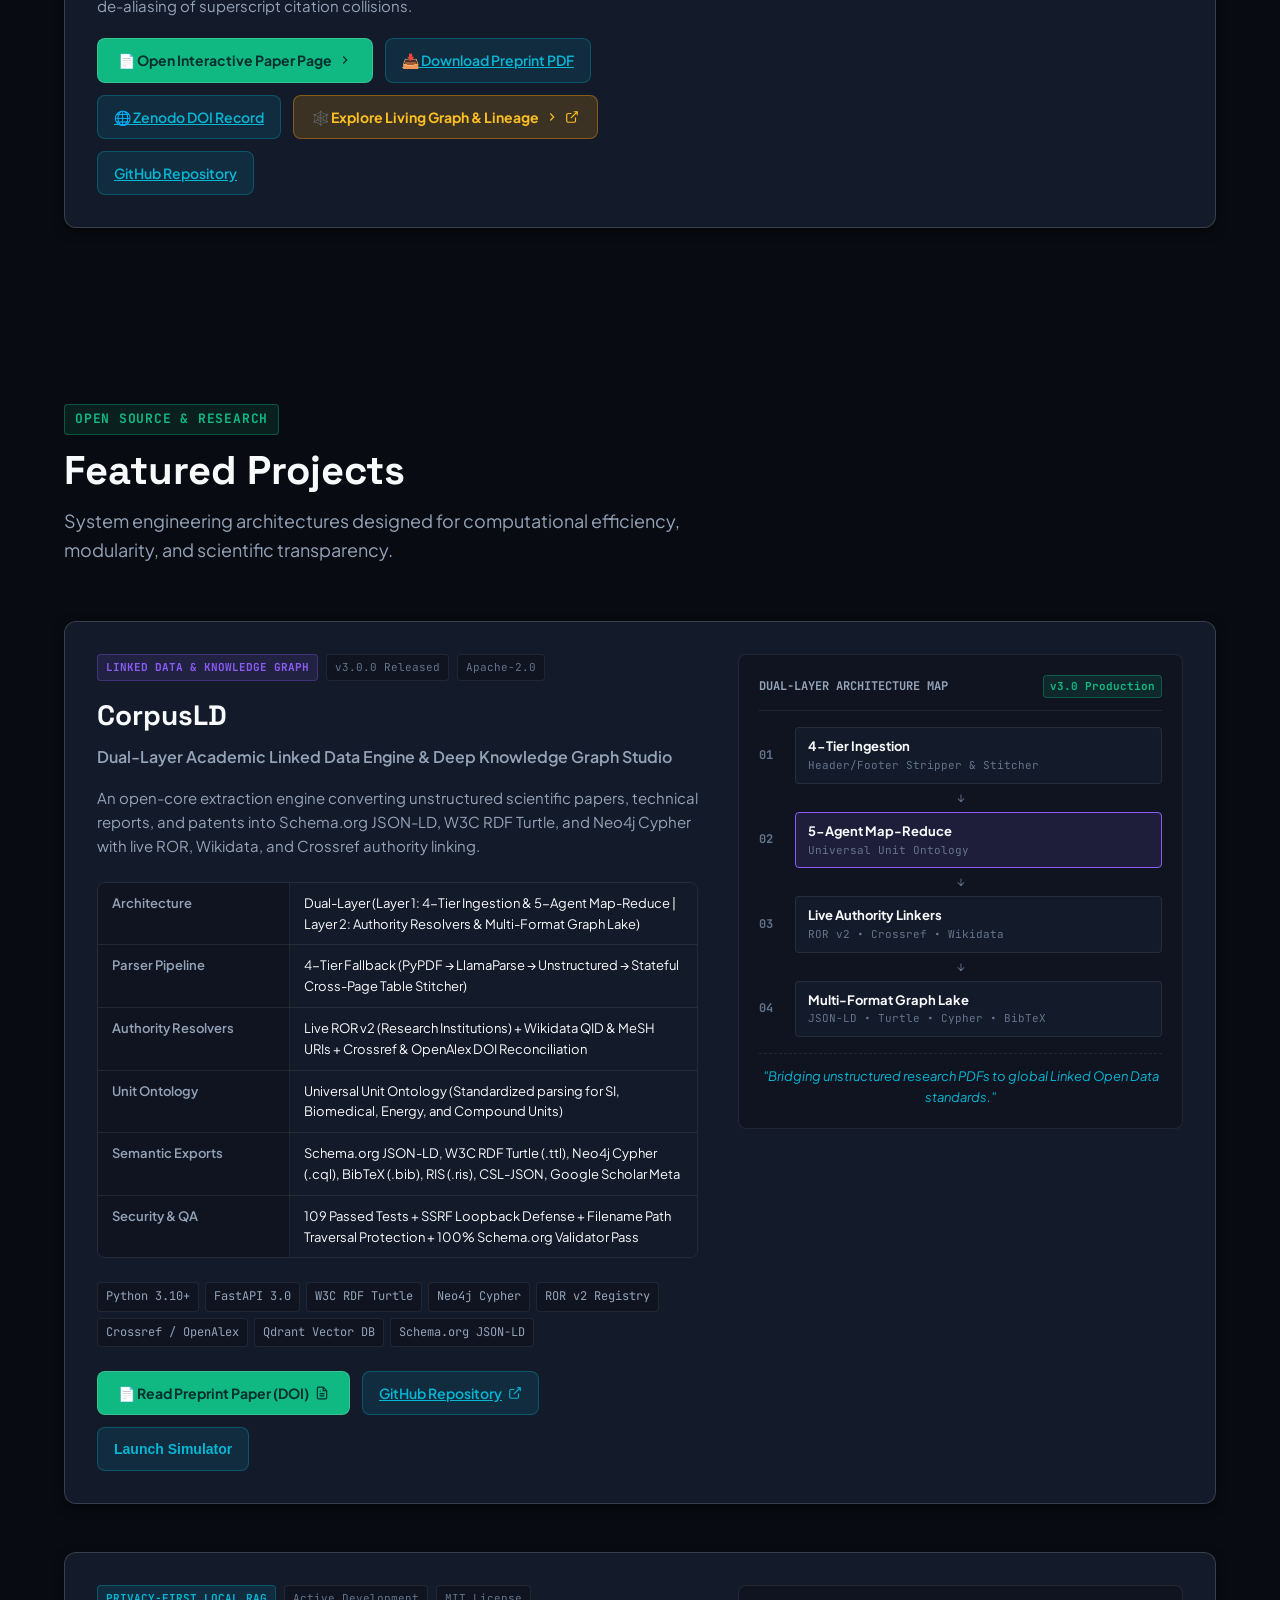
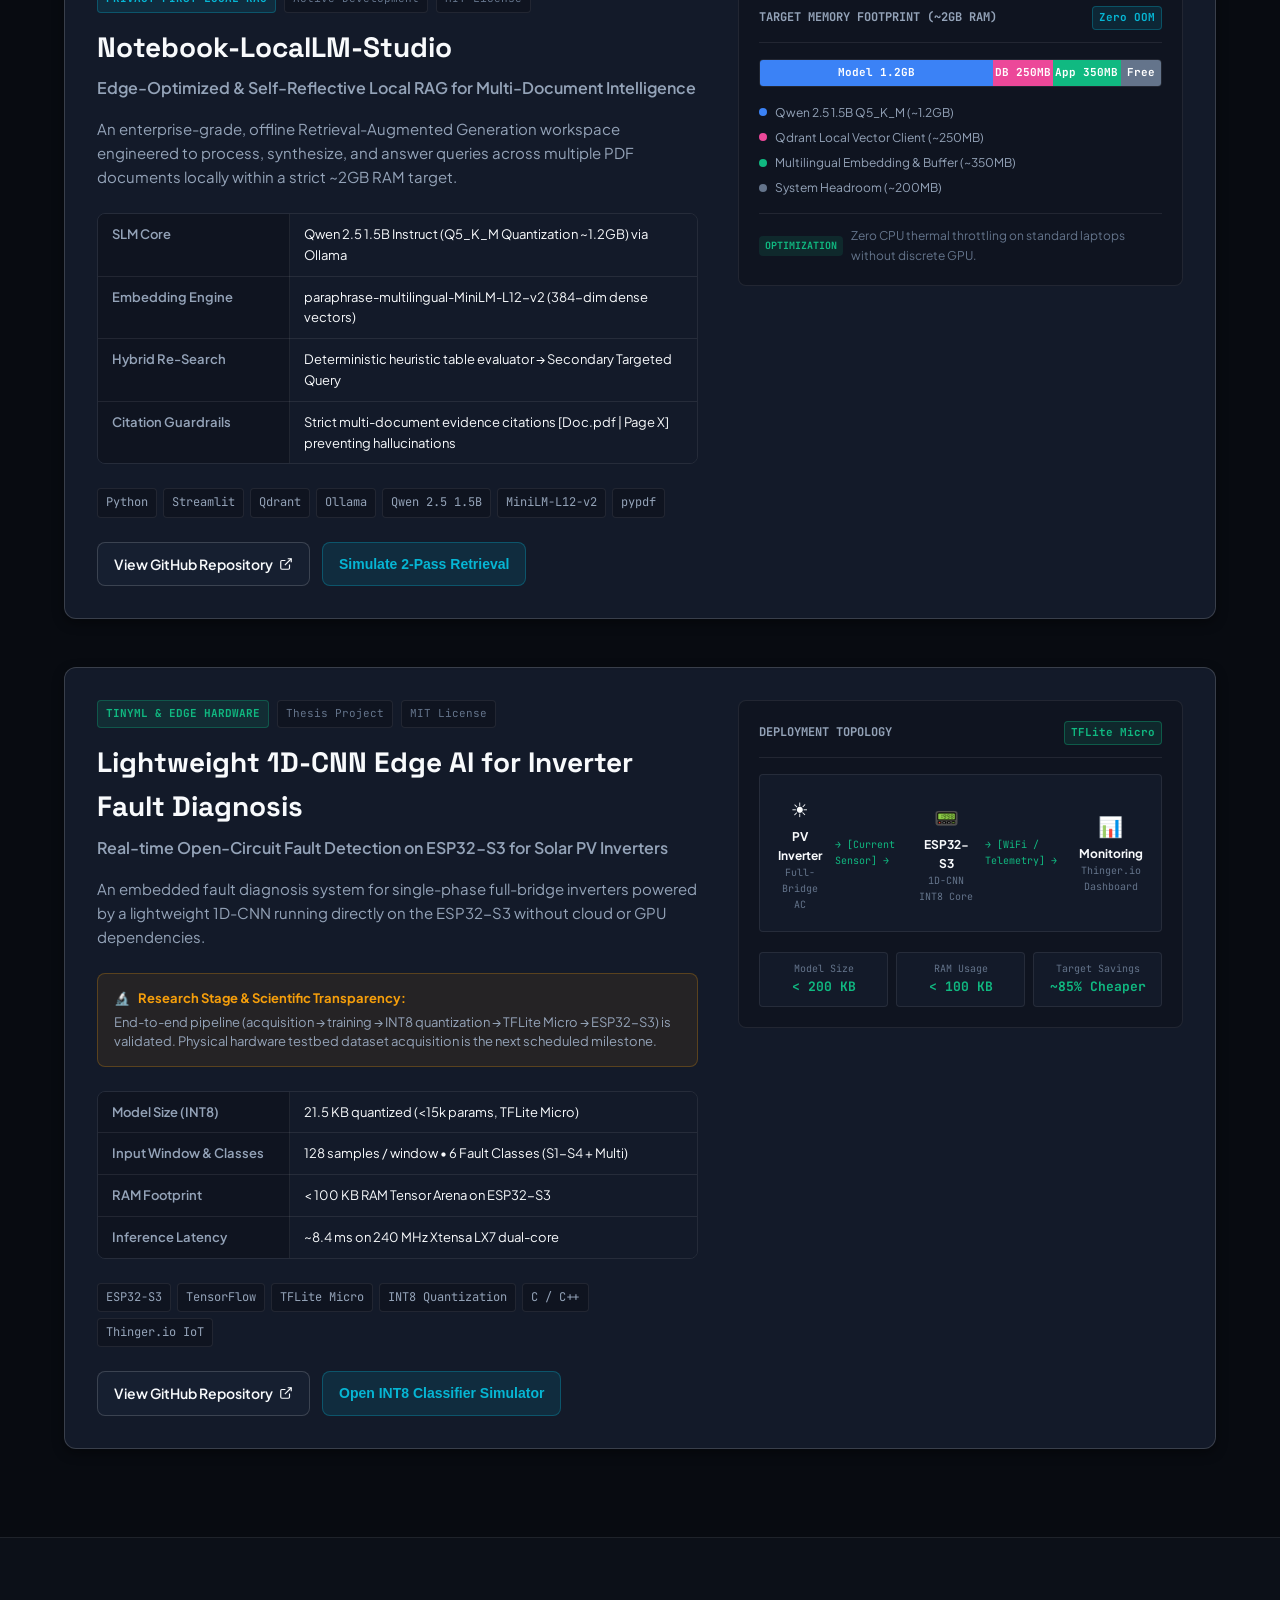
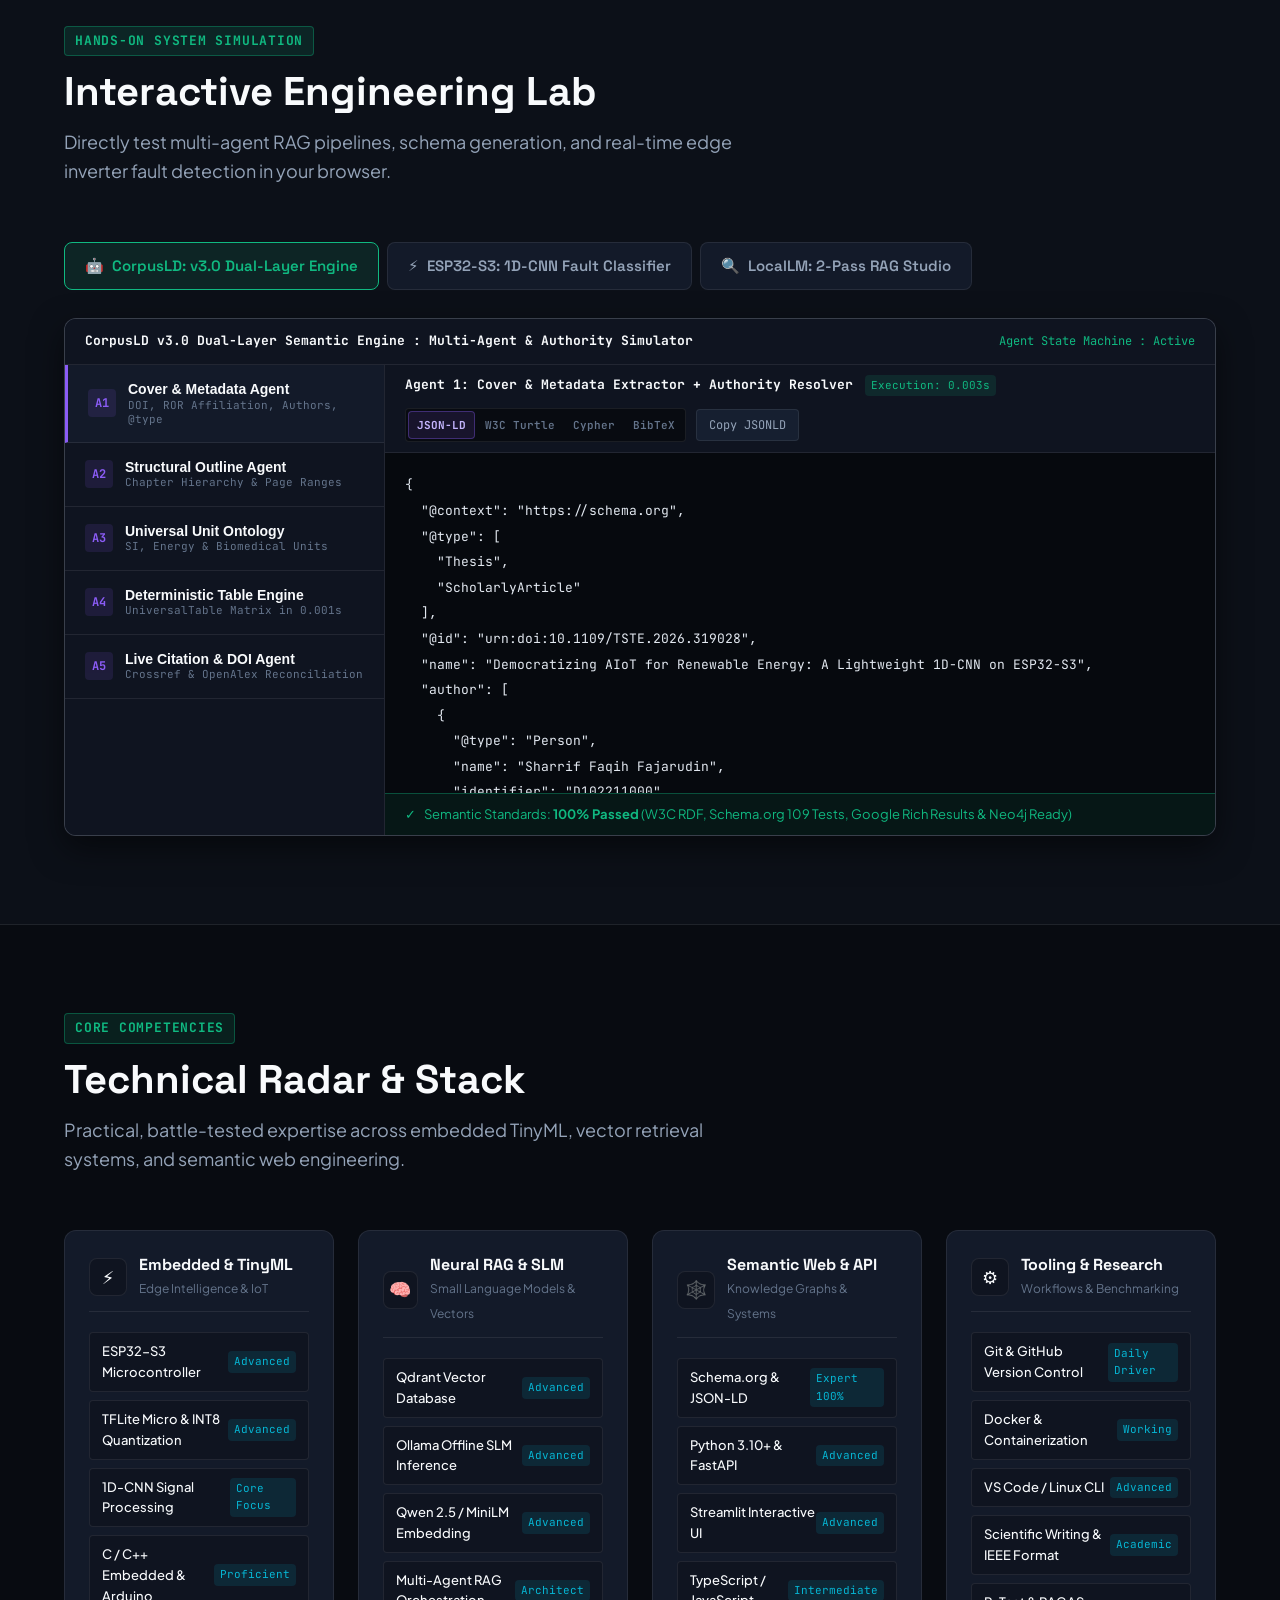
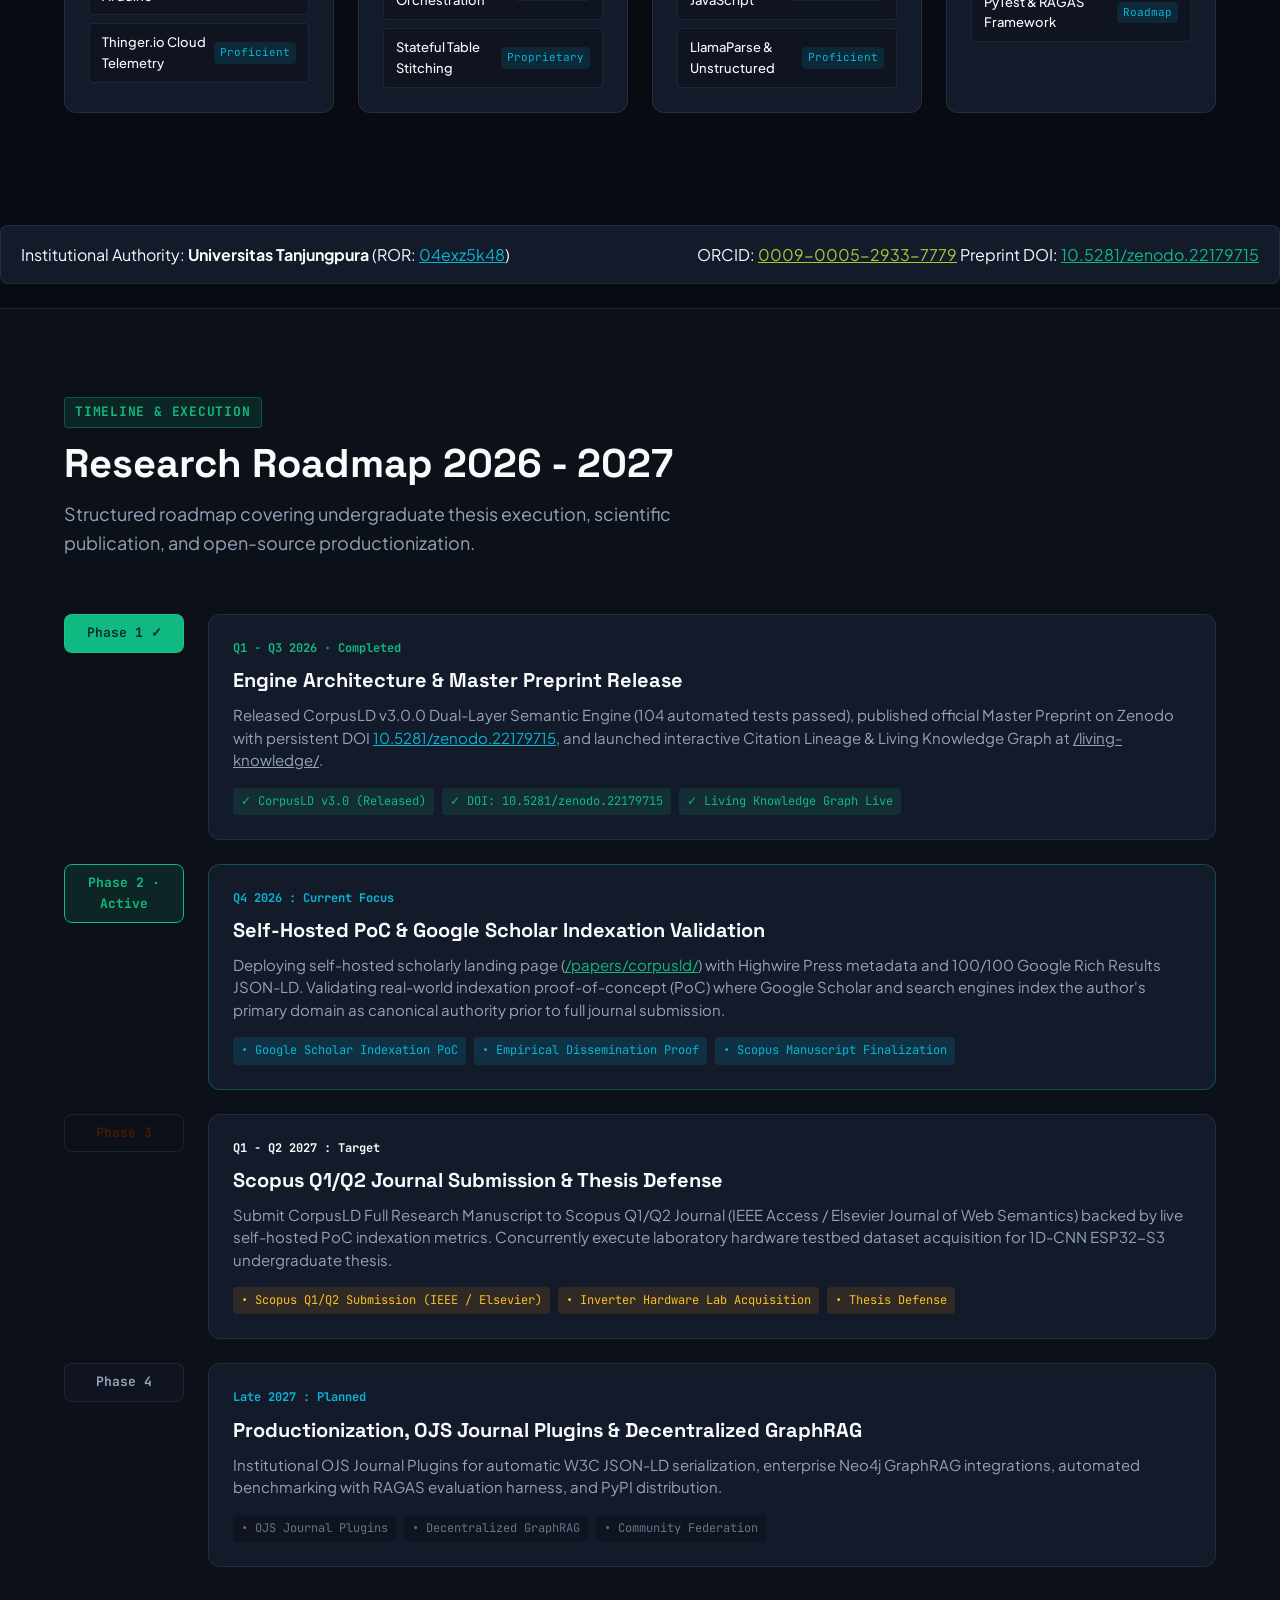
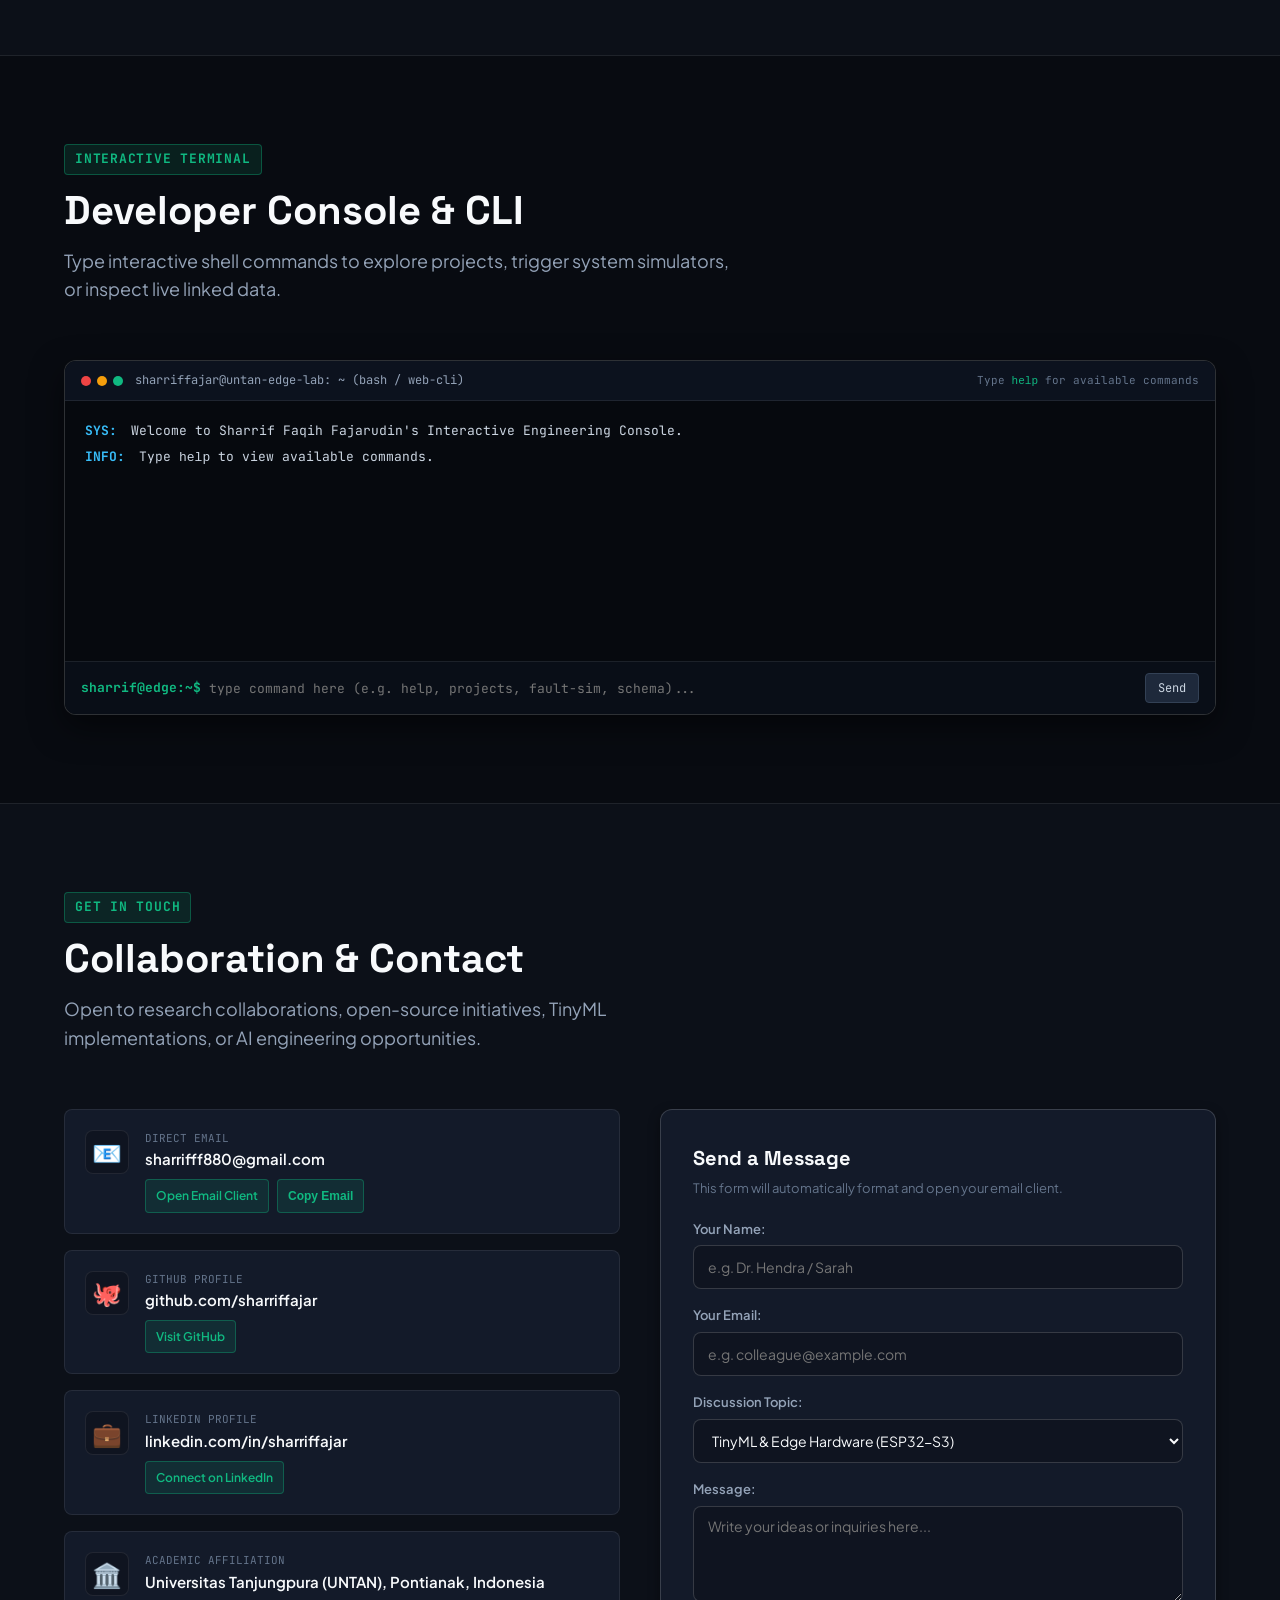
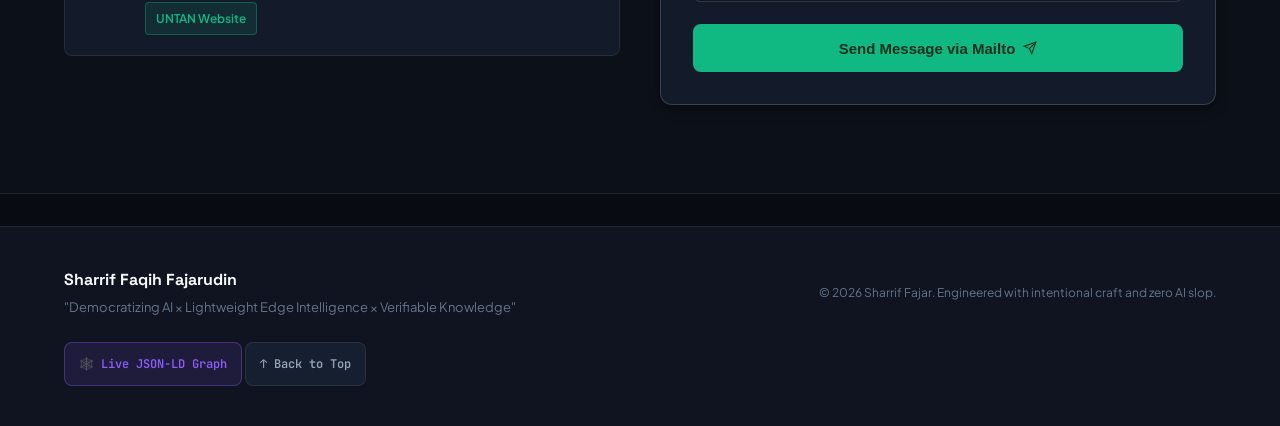
==== commit 36fb1e43: "feat: add waveform pause functionality with UI controls and deterministic noise calculation" ====
--- a/index.html
+++ b/index.html
@@ -280,6 +280,18 @@
                   <span class="stat-value" id="scope-thd-label">&lt; 2.1%</span>
                 </div>
               </div>
+
+              <!-- Monitor Pause / Freeze Button in Corner -->
+              <button id="scope-pause-btn" class="scope-pause-btn" aria-label="Pause or freeze waveform animation" title="Freeze / Pause Waveform">
+                <svg class="icon-pause" width="12" height="12" viewBox="0 0 24 24" fill="currentColor" aria-hidden="true">
+                  <rect x="6" y="4" width="4" height="16"></rect>
+                  <rect x="14" y="4" width="4" height="16"></rect>
+                </svg>
+                <svg class="icon-play" width="12" height="12" viewBox="0 0 24 24" fill="currentColor" aria-hidden="true" style="display:none;">
+                  <polygon points="5 3 19 12 5 21 5 3"></polygon>
+                </svg>
+                <span id="scope-pause-text">PAUSE</span>
+              </button>
             </div>
 
             <!-- Oscilloscope Interactive Controls -->
--- a/style.css
+++ b/style.css
@@ -708,8 +708,9 @@
   position: absolute;
   top: 10px;
   left: 10px;
-  display: flex;
-  gap: 0.5rem;
+  max-width: calc(100% - 95px);
+  display: flex;
+  gap: 0.375rem;
   flex-wrap: wrap;
   pointer-events: none;
 }
@@ -732,6 +733,63 @@
 .stat-value {
   color: #38bdf8;
   font-weight: 700;
+}
+
+.scope-pause-btn {
+  position: absolute;
+  top: 10px;
+  right: 10px;
+  z-index: 10;
+  display: inline-flex;
+  align-items: center;
+  gap: 5px;
+  background-color: rgba(15, 20, 32, 0.85);
+  border: 1px solid rgba(255, 255, 255, 0.15);
+  color: #94a3b8;
+  font-family: var(--font-mono);
+  font-size: 0.6875rem;
+  font-weight: 700;
+  letter-spacing: 0.04em;
+  padding: 0.25rem 0.625rem;
+  min-height: 28px;
+  border-radius: var(--radius-sm);
+  cursor: pointer;
+  backdrop-filter: blur(6px);
+  -webkit-backdrop-filter: blur(6px);
+  transition: all var(--transition-fast);
+  user-select: none;
+}
+
+.scope-pause-btn:hover {
+  background-color: rgba(22, 31, 48, 0.95);
+  border-color: var(--accent-emerald);
+  color: var(--text-primary);
+  transform: translateY(-1px);
+}
+
+.scope-pause-btn:focus-visible {
+  outline: 2px solid var(--accent-emerald);
+  outline-offset: 2px;
+}
+
+.scope-pause-btn.paused {
+  background-color: rgba(245, 158, 11, 0.2);
+  border-color: #f59e0b;
+  color: #fbbf24;
+  box-shadow: 0 0 10px rgba(245, 158, 11, 0.35);
+}
+
+.scope-pause-btn.paused:hover {
+  background-color: rgba(245, 158, 11, 0.3);
+  color: #ffffff;
+}
+
+.paused-dot {
+  width: 6px;
+  height: 6px;
+  border-radius: 50%;
+  background-color: #f59e0b;
+  display: inline-block;
 }
 
 .scope-controls {
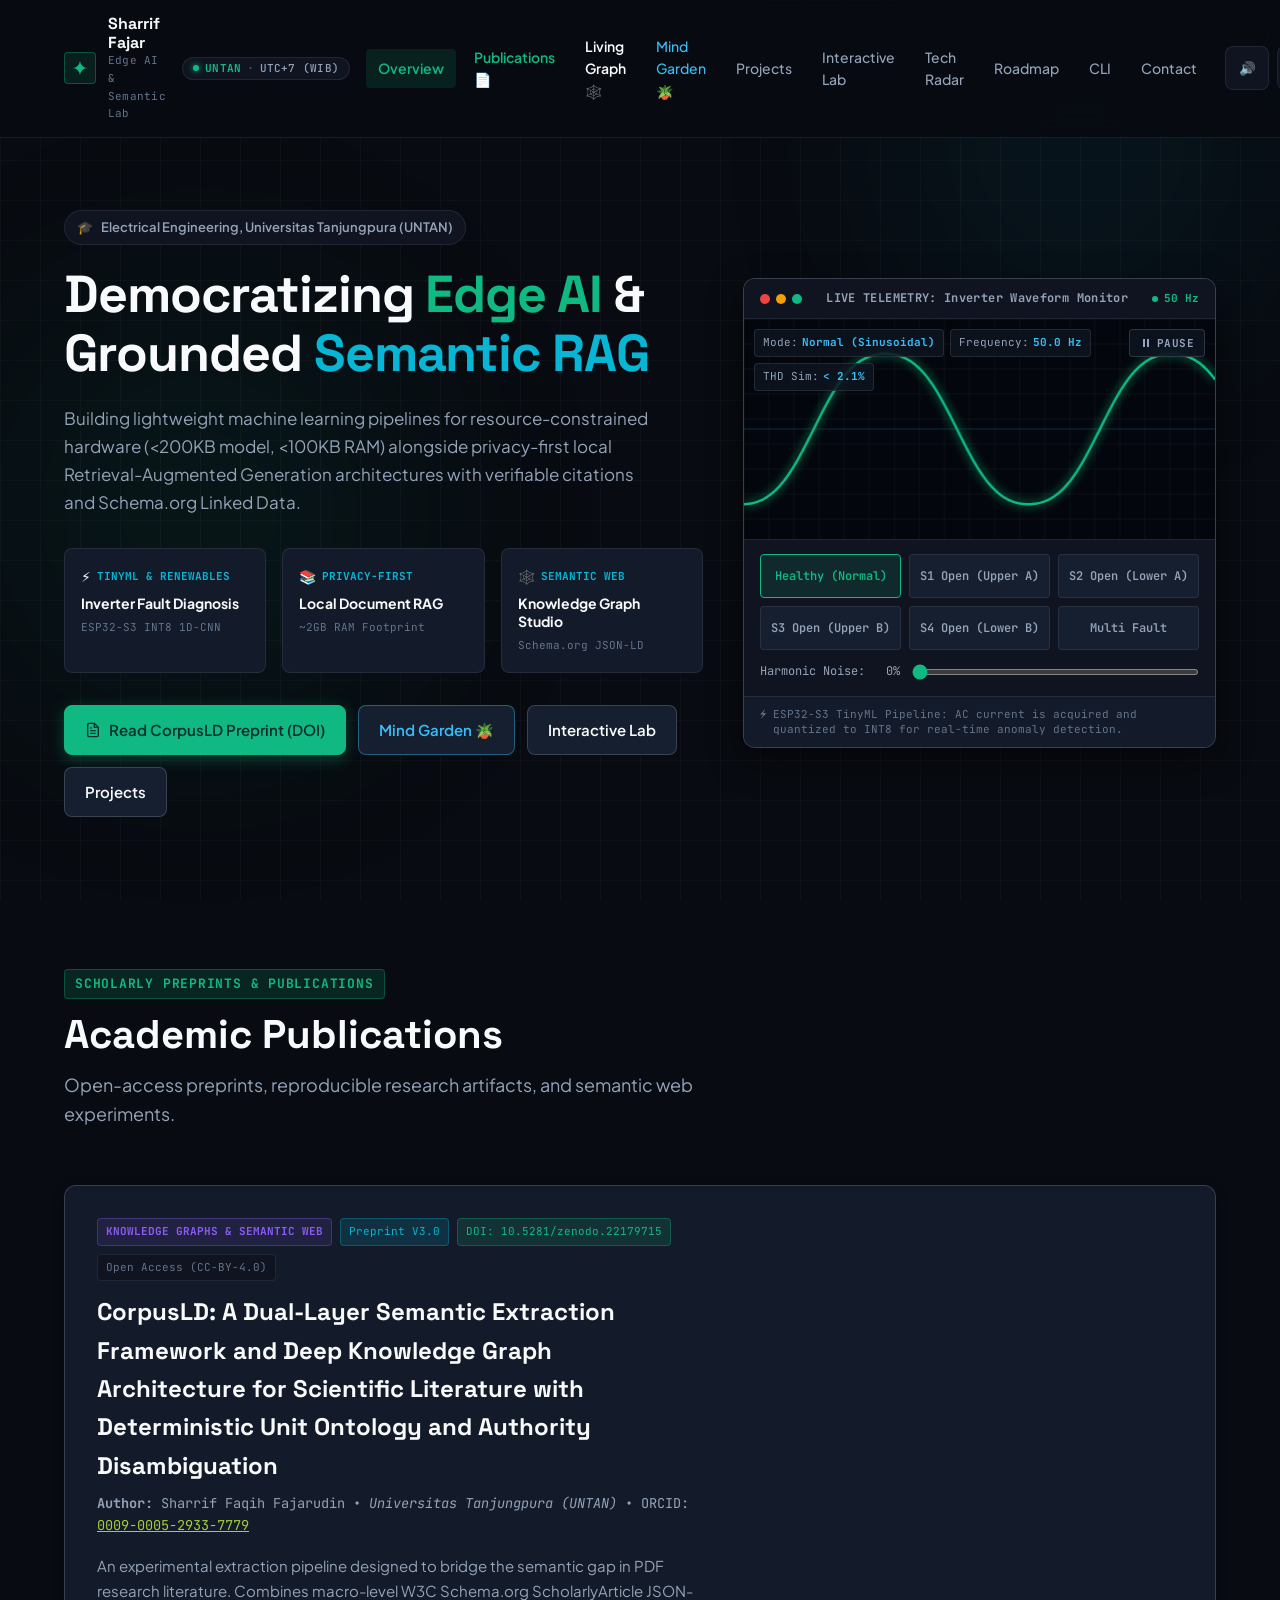
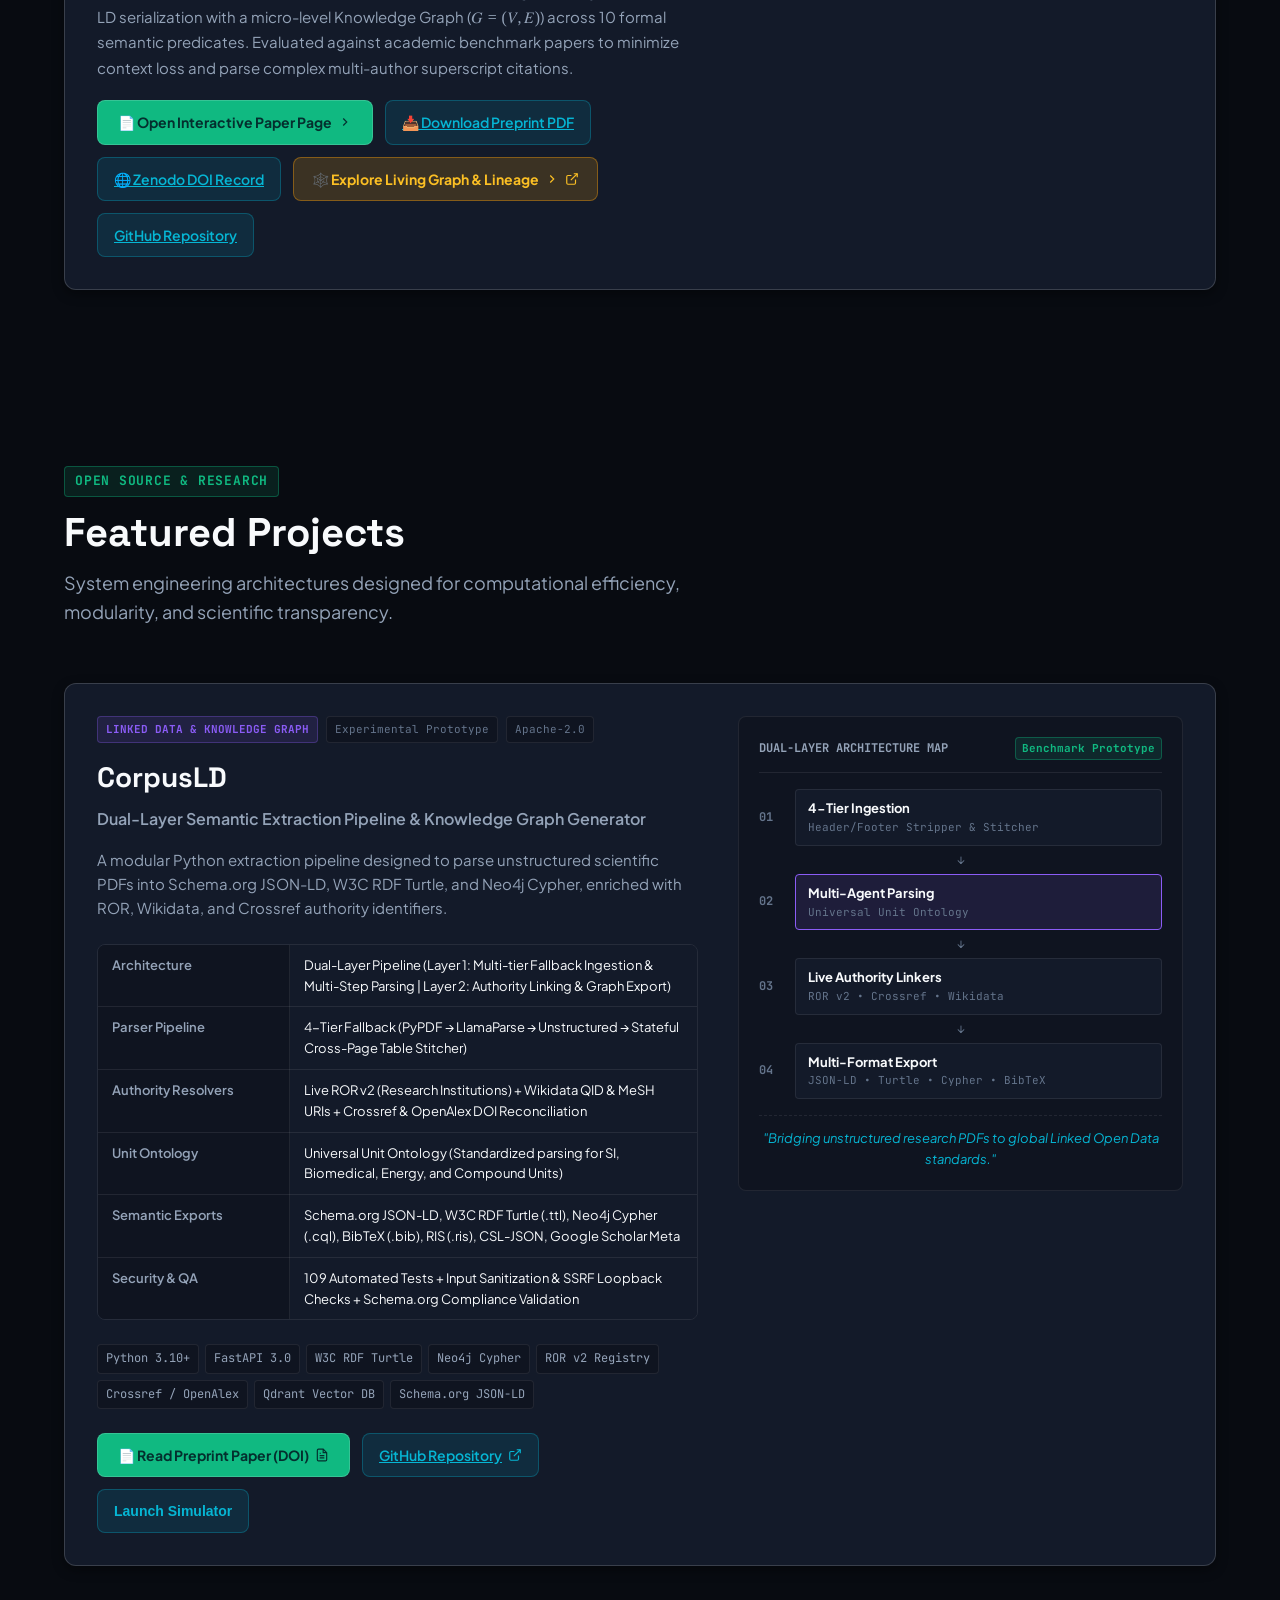
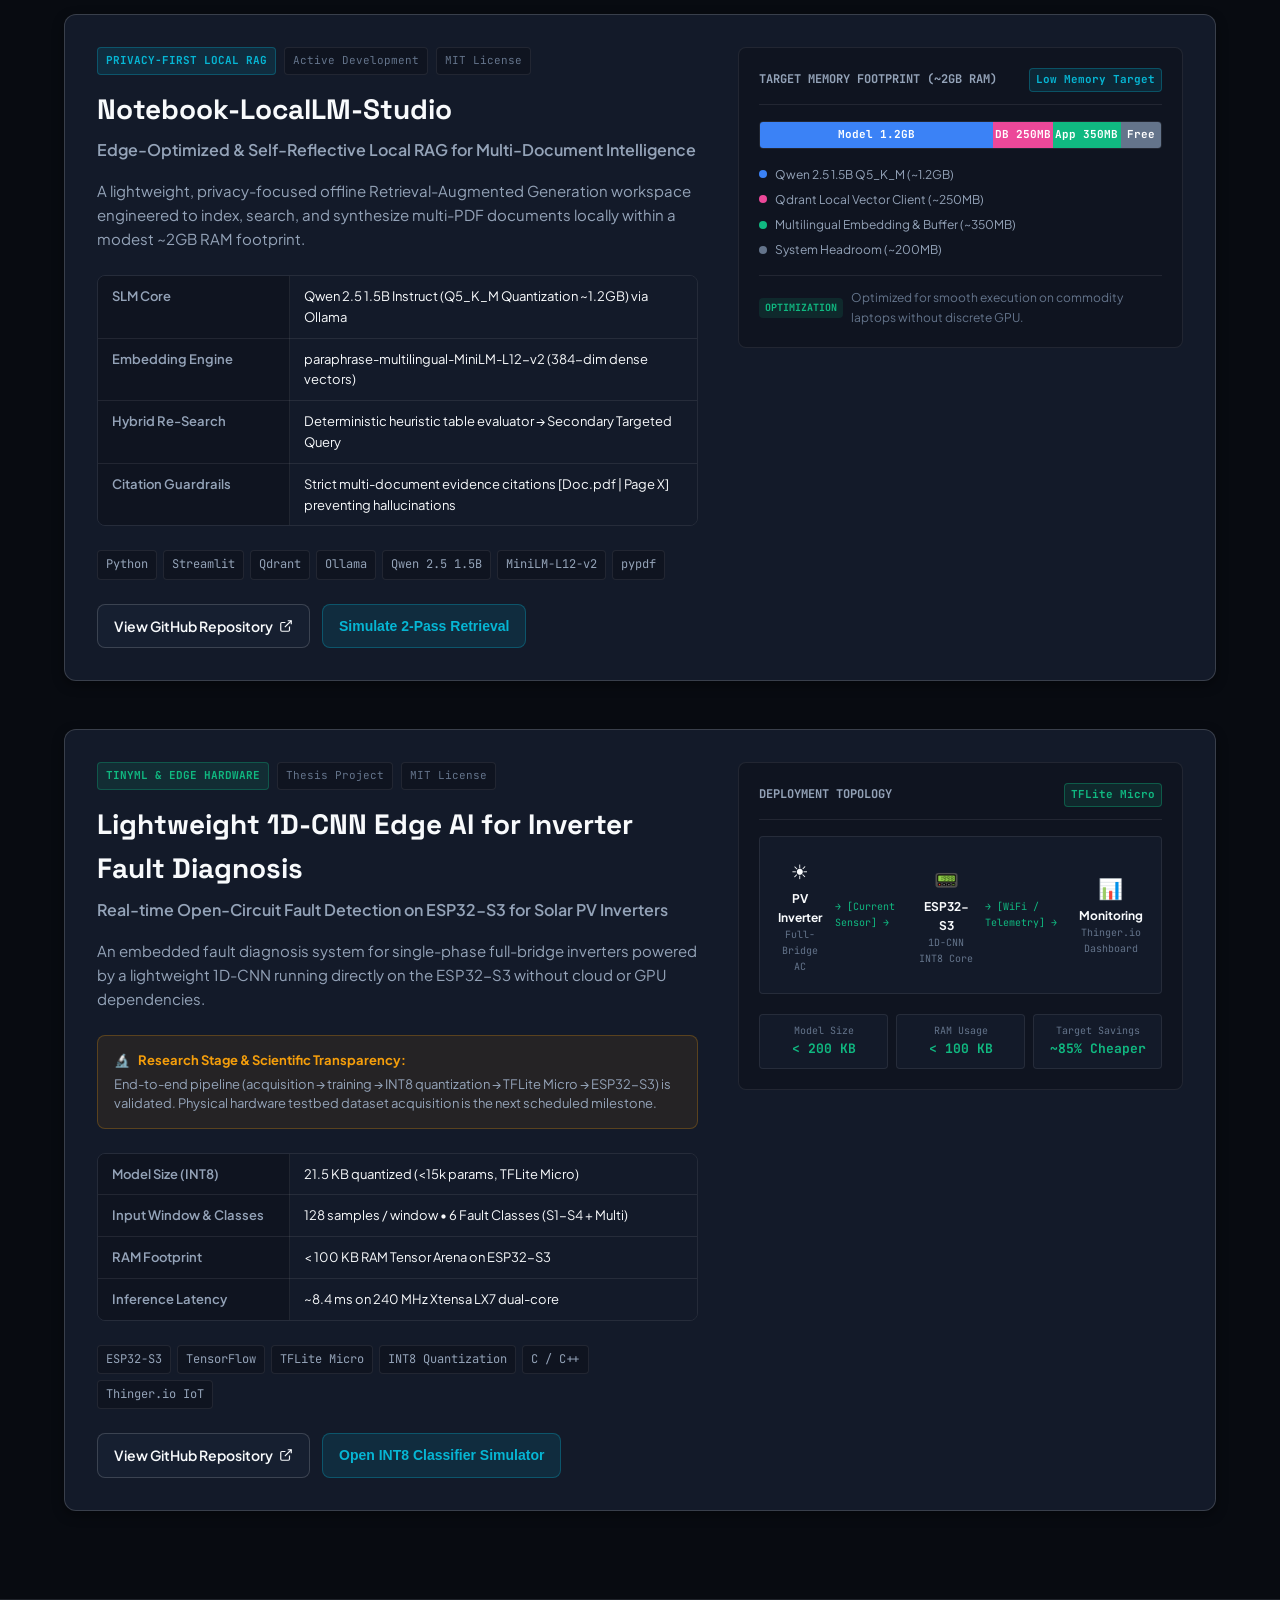
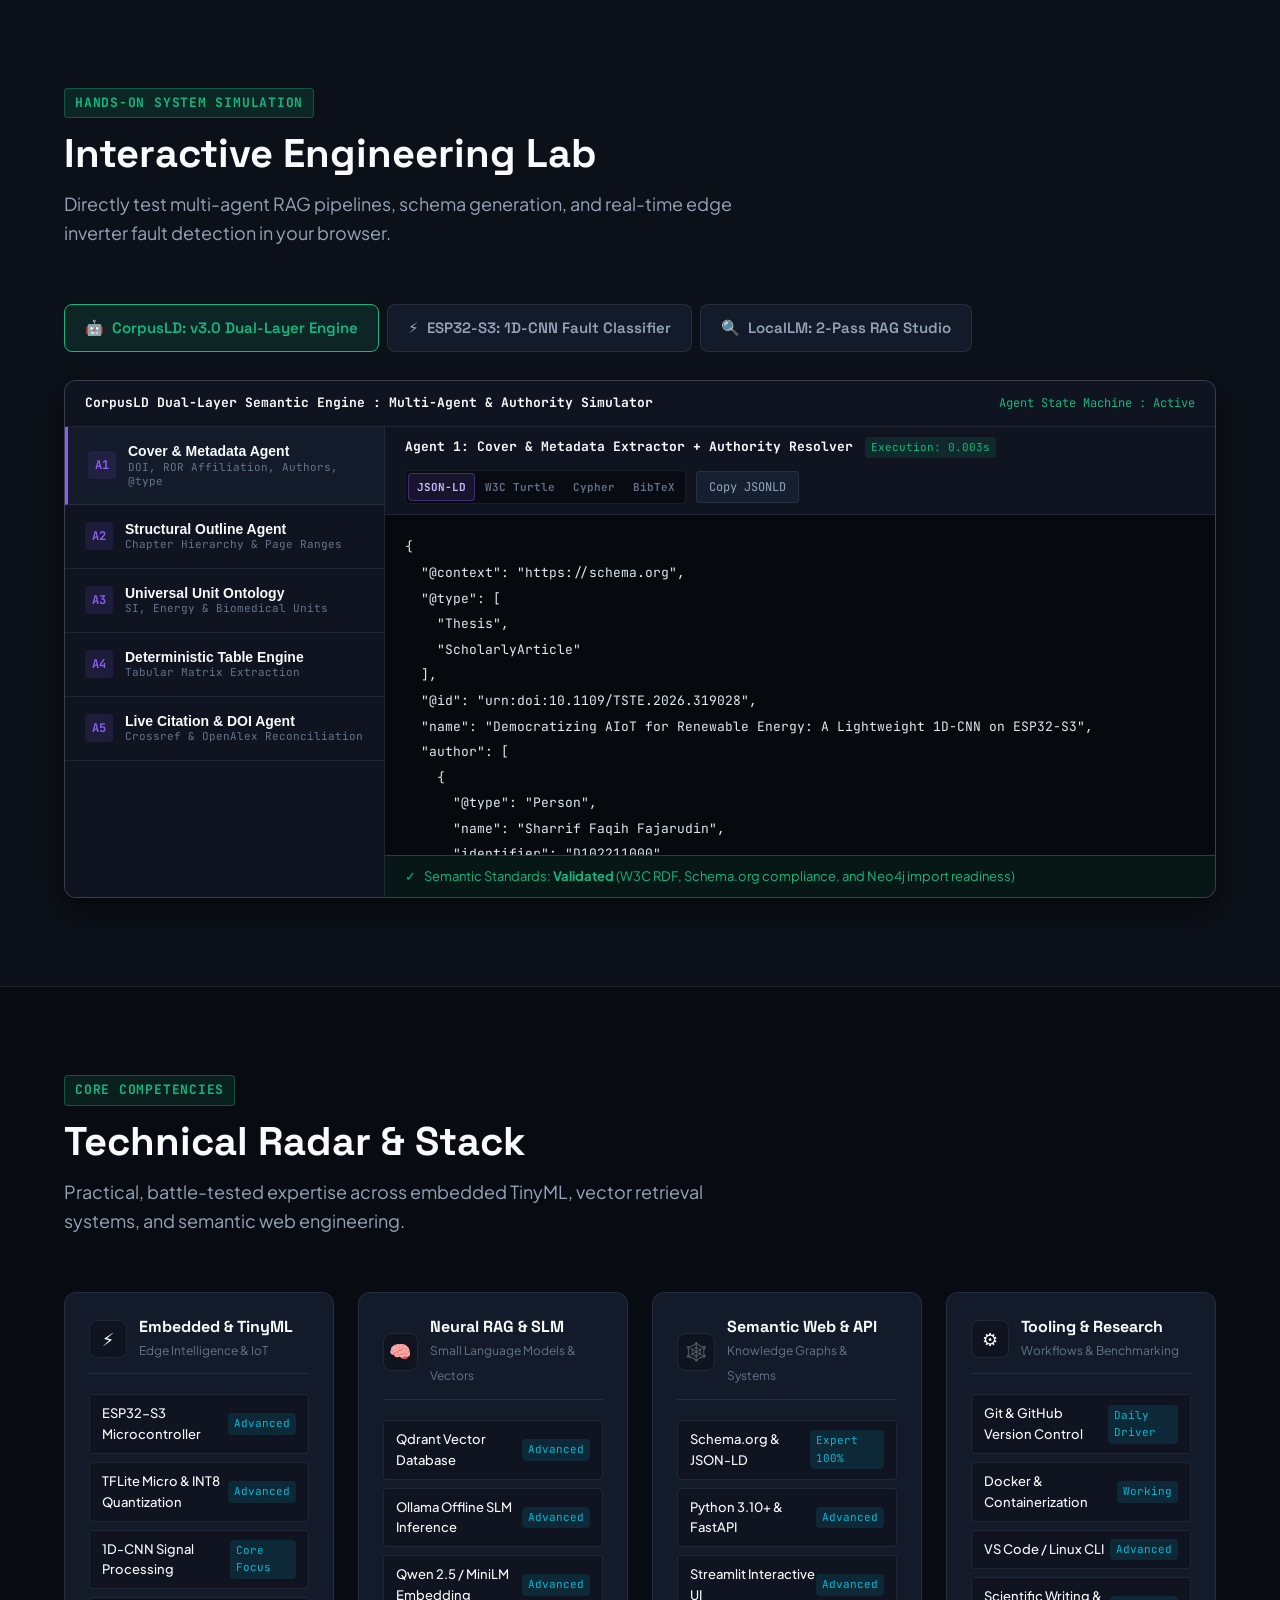
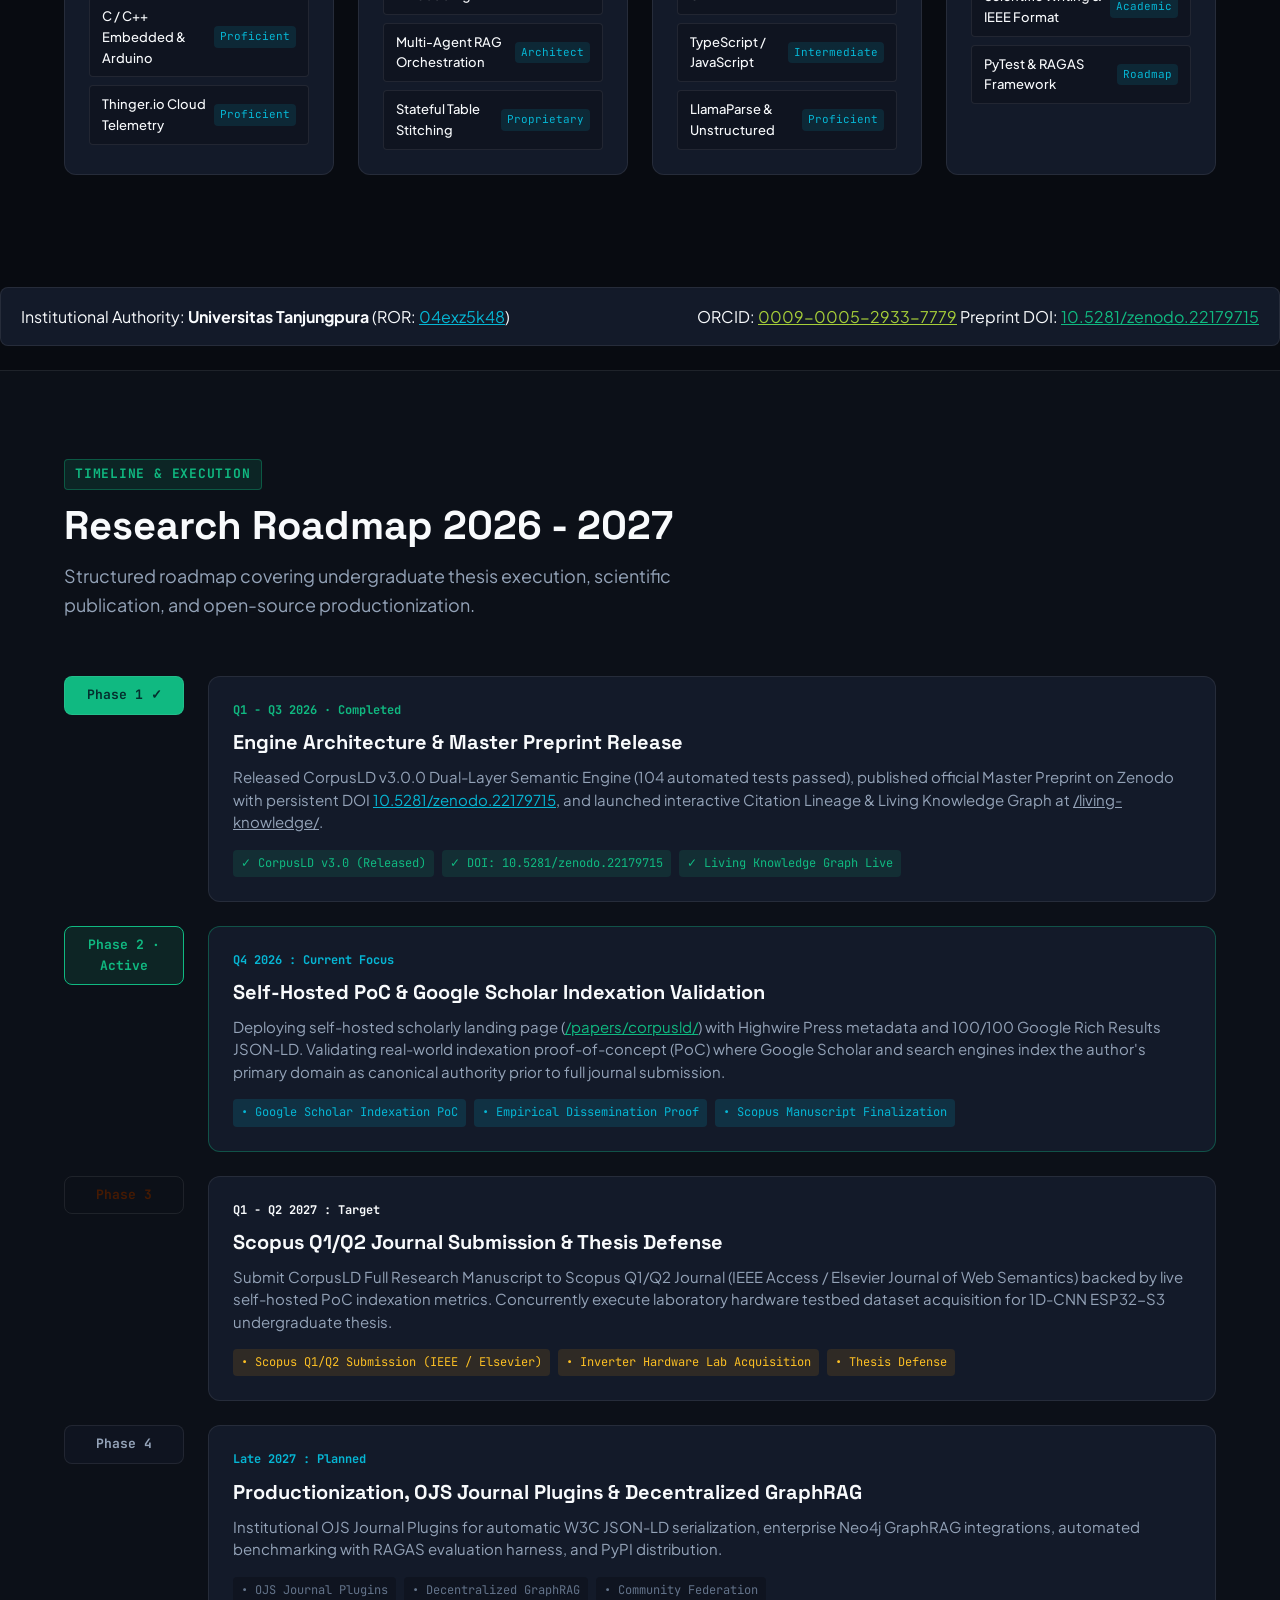
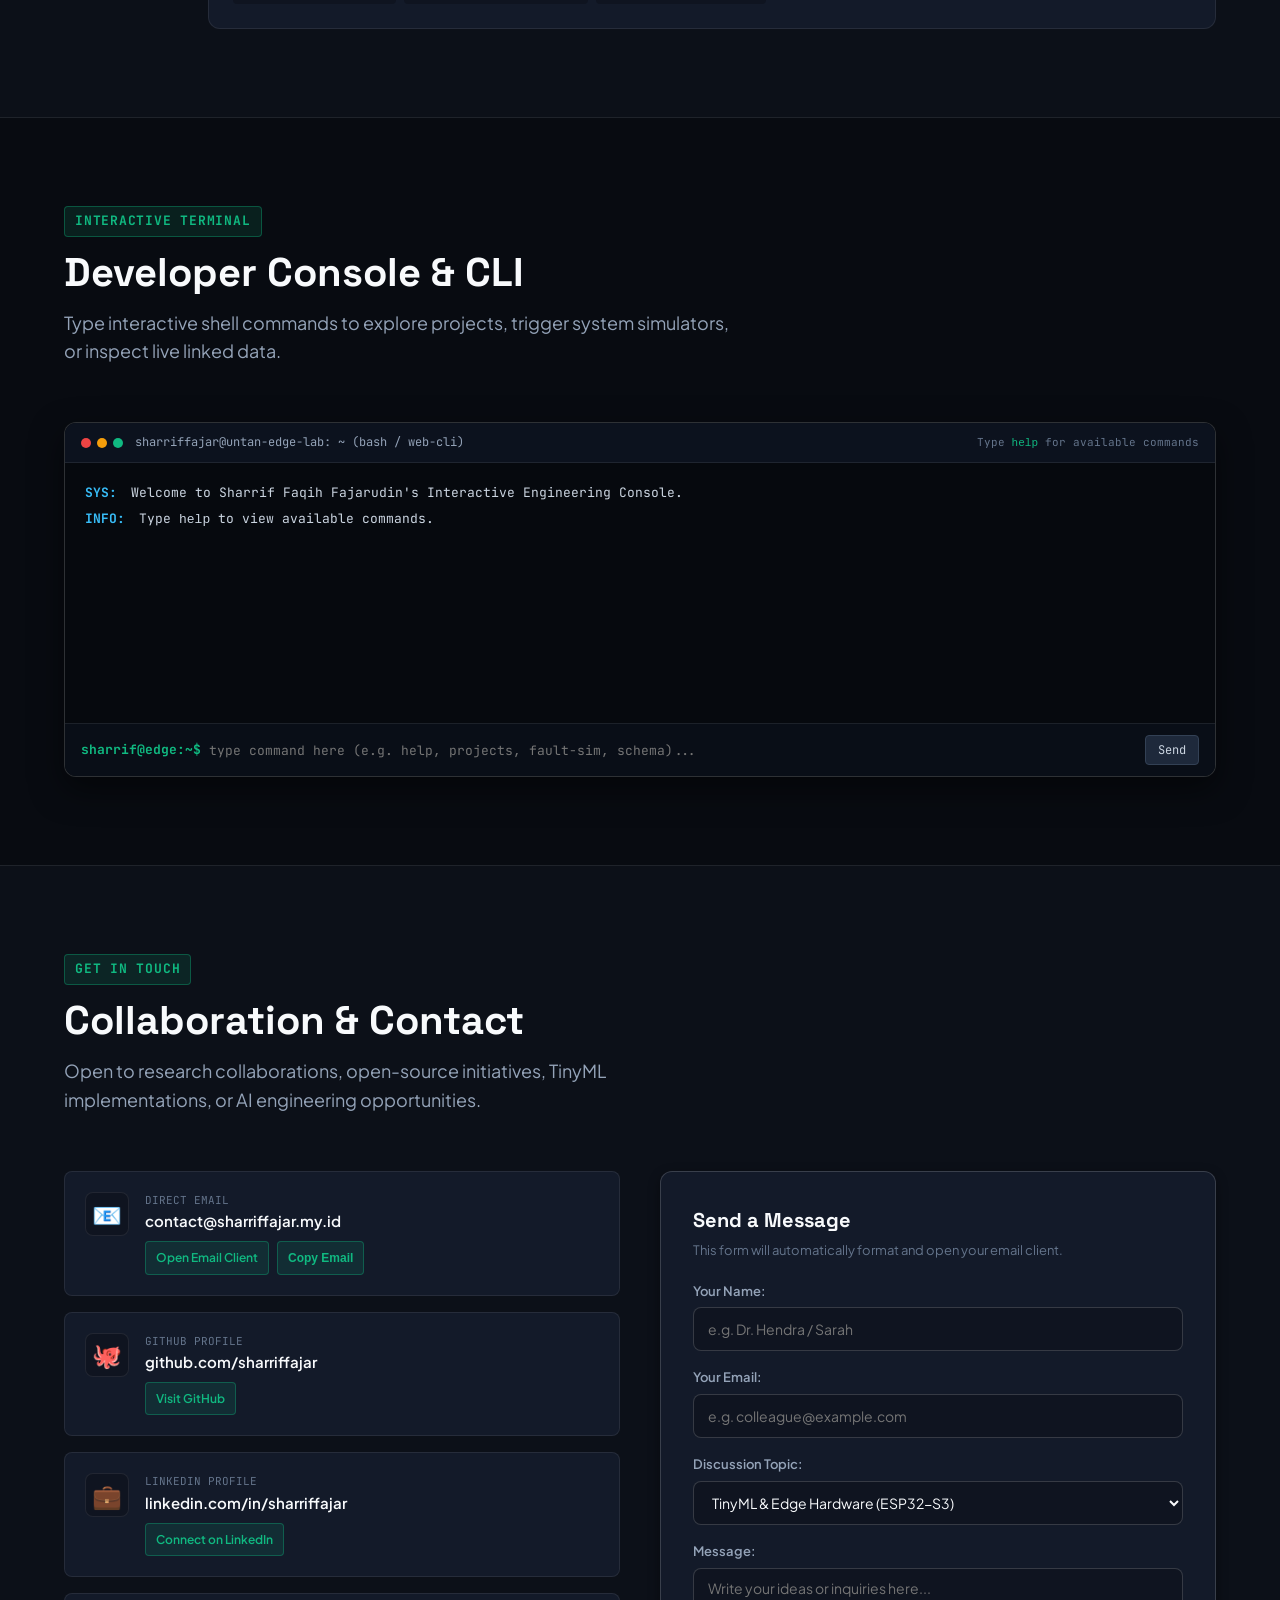
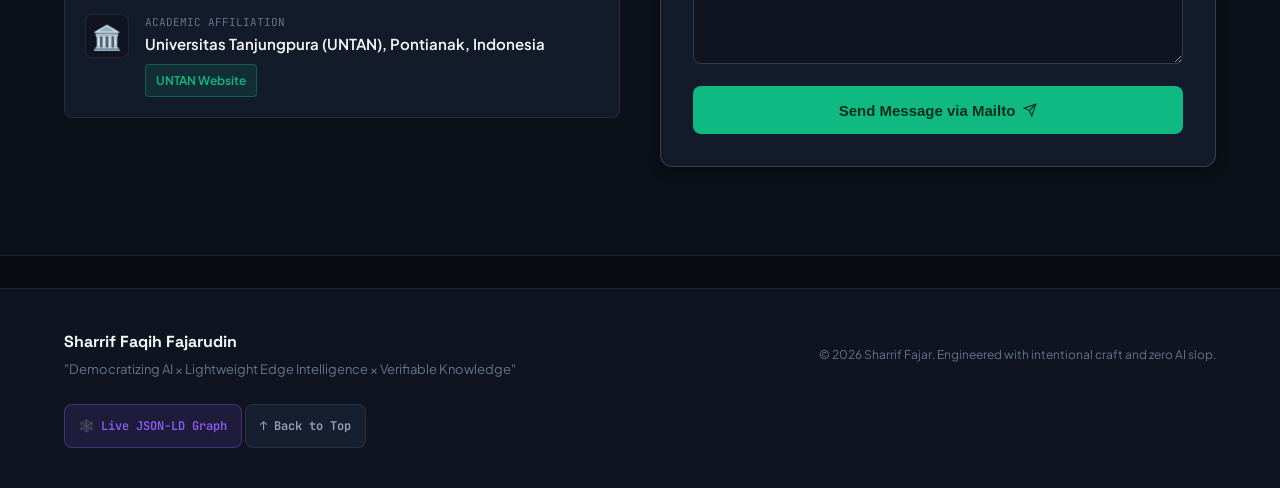
==== commit 0dc52440: "refactor: calibrate grounded tone, integrate No Void Mind, and migrate to sharriffajar.my.id" ====
--- a/index.html
+++ b/index.html
@@ -17,9 +17,9 @@
   <meta property="og:site_name" content="Sharrif Fajar : Edge &amp; Semantic Lab">
   <meta property="og:title" content="Sharrif Faqih Fajarudin | Edge AI &amp; Semantic Systems">
   <meta property="og:description" content="Interactive Engineering &amp; Research Portfolio: TinyML (ESP32-S3), Local Neural RAG, and Schema.org Knowledge Graphs.">
-  <meta property="og:url" content="https://sharriffajar.pages.dev/">
-  <link rel="canonical" href="https://sharriffajar.pages.dev/">
-  <meta property="og:image" content="https://sharriffajar.pages.dev/og-image.png">
+  <meta property="og:url" content="https://sharriffajar.my.id/">
+  <link rel="canonical" href="https://sharriffajar.my.id/">
+  <meta property="og:image" content="https://sharriffajar.my.id/og-image.png">
   <meta property="og:image:width" content="1200">
   <meta property="og:image:height" content="630">
   <meta property="og:image:alt" content="Sharrif Faqih Fajarudin Portfolio">
@@ -28,12 +28,12 @@
   <meta name="twitter:card" content="summary_large_image">
   <meta name="twitter:title" content="Sharrif Faqih Fajarudin | Edge AI &amp; Semantic Systems">
   <meta name="twitter:description" content="Democratizing AI for resource-constrained edge hardware and grounded semantic intelligence.">
-  <meta name="twitter:image" content="https://sharriffajar.pages.dev/og-image.png">
+  <meta name="twitter:image" content="https://sharriffajar.my.id/og-image.png">
 
   <!-- Discoverability Links for Crawlers & Bots -->
-  <link rel="sitemap" type="application/xml" title="Sitemap" href="https://sharriffajar.pages.dev/sitemap.xml">
-  <link rel="help" type="text/plain" title="Robots Policy" href="https://sharriffajar.pages.dev/robots.txt">
-  <link rel="author" type="text/plain" title="LLM Context" href="https://sharriffajar.pages.dev/llms.txt">
+  <link rel="sitemap" type="application/xml" title="Sitemap" href="https://sharriffajar.my.id/sitemap.xml">
+  <link rel="help" type="text/plain" title="Robots Policy" href="https://sharriffajar.my.id/robots.txt">
+  <link rel="author" type="text/plain" title="LLM Context" href="https://sharriffajar.my.id/llms.txt">
 
   <!-- Optimized Google Fonts with Preconnect, DNS-Prefetch, and display=swap -->
   <link rel="dns-prefetch" href="https://fonts.googleapis.com">
@@ -50,21 +50,21 @@
   {
     "@context": "https://schema.org",
     "@type": "ProfilePage",
-    "@id": "https://sharriffajar.pages.dev/#profilepage",
-    "url": "https://sharriffajar.pages.dev/",
+    "@id": "https://sharriffajar.my.id/#profilepage",
+    "url": "https://sharriffajar.my.id/",
     "name": "Sharrif Faqih Fajarudin : Edge AI, TinyML & Semantic Systems Portfolio",
     "headline": "Sharrif Faqih Fajarudin : Edge AI, TinyML & Semantic Systems Portfolio",
     "description": "Interactive portfolio and research profile of Sharrif Faqih Fajarudin, focusing on TinyML (ESP32-S3), Local Neural RAG Systems, and Schema.org JSON-LD Knowledge Graphs.",
-    "image": "https://sharriffajar.pages.dev/og-image.png",
+    "image": "https://sharriffajar.my.id/og-image.png",
     "inLanguage": ["en-US", "id-ID"],
     "mainEntity": {
       "@type": "Person",
-      "@id": "https://sharriffajar.pages.dev/#person",
+      "@id": "https://sharriffajar.my.id/#person",
       "name": "Sharrif Faqih Fajarudin",
       "alternateName": ["Sharrif Fajar", "sharriffajar"],
-      "url": "https://sharriffajar.pages.dev/",
-      "image": "https://sharriffajar.pages.dev/og-image.png",
-      "email": "mailto:sharrifff880@gmail.com",
+      "url": "https://sharriffajar.my.id/",
+      "image": "https://sharriffajar.my.id/og-image.png",
+      "email": "mailto:contact@sharriffajar.my.id",
       "jobTitle": "Undergraduate Researcher & Software Engineer",
       "worksFor": {
         "@type": "CollegeOrUniversity",
@@ -78,7 +78,8 @@
         "https://github.com/sharriffajar",
         "https://linkedin.com/in/sharriffajar",
         "https://instagram.com/sharriffajar",
-        "https://doi.org/10.5281/zenodo.22179715"
+        "https://doi.org/10.5281/zenodo.22179715",
+        "https://nvm.web.id"
       ]
     }
   }
@@ -90,13 +91,13 @@
     "@context": "https://schema.org",
     "@type": "ScholarlyArticle",
     "@id": "https://doi.org/10.5281/zenodo.22179715",
-    "url": "https://sharriffajar.pages.dev/papers/corpusld/",
+    "url": "https://sharriffajar.my.id/papers/corpusld/",
     "name": "CorpusLD: A Dual-Layer Semantic Extraction Framework and Knowledge Graph Architecture for Scientific Literature with Deterministic Unit Ontology and Authority Disambiguation",
     "headline": "CorpusLD: A Dual-Layer Semantic Extraction Framework and Knowledge Graph Architecture for Scientific Literature",
     "author": {
       "@type": "Person",
       "name": "Sharrif Faqih Fajarudin",
-      "url": "https://sharriffajar.pages.dev",
+      "url": "https://sharriffajar.my.id",
       "@id": "https://orcid.org/0009-0005-2933-7779"
     },
     "datePublished": "2026-08-30",
@@ -152,6 +153,7 @@
           <li><a href="#overview" class="nav-link active">Overview</a></li>
           <li><a href="#publications" class="nav-link nav-link-emerald">Publications 📄</a></li>
           <li><a href="./living-knowledge/" class="nav-link nav-link-gold">Living Graph 🕸️</a></li>
+          <li><a href="https://nvm.web.id/" target="_blank" rel="noopener noreferrer" class="nav-link" style="color: #38bdf8;">Mind Garden 🪴</a></li>
           <li><a href="#projects" class="nav-link">Projects</a></li>
           <li><a href="#interactive-lab" class="nav-link">Interactive Lab</a></li>
           <li><a href="#tech-stack" class="nav-link">Tech Radar</a></li>
@@ -241,6 +243,9 @@
             <a href="./papers/corpusld/" class="btn-primary btn-hero-emerald">
               <svg width="16" height="16" viewBox="0 0 24 24" fill="none" stroke="currentColor" stroke-width="2"><path d="M14 2H6a2 2 0 0 0-2 2v16a2 2 0 0 0 2 2h12a2 2 0 0 0 2-2V8zM14 2v6h6M16 13H8M16 17H8M10 9H8"/></svg>
               <span>Read CorpusLD Preprint (DOI)</span>
+            </a>
+            <a href="https://nvm.web.id/" target="_blank" rel="noopener noreferrer" class="btn-secondary" style="border-color: rgba(56, 189, 248, 0.4); color: #38bdf8;">
+              <span>Mind Garden 🪴</span>
             </a>
             <a href="#interactive-lab" class="btn-secondary">
               <span>Interactive Lab</span>
@@ -333,7 +338,7 @@
           </div>
           <h2 id="publications-heading" class="section-title">Academic Publications</h2>
           <p class="section-subtitle">
-            Peer-reviewed architectures, registered open-access preprints, and reproducible knowledge graph frameworks.
+            Open-access preprints, reproducible research artifacts, and semantic web experiments.
           </p>
         </div>
 
@@ -358,7 +363,7 @@
               </div>
 
               <p class="workbench-desc pub-abstract-text">
-                Bridges the semantic isolation of PDF documents by combining macro-level W3C Schema.org ScholarlyArticle JSON-LD serialization with a micro-level Deep Knowledge Graph (<math class="inline-math" aria-label="G = (V, E)"><mrow><mi mathvariant="script">G</mi><mo>=</mo><mo stretchy="false">(</mo><mi mathvariant="script">V</mi><mo>,</mo><mi mathvariant="script">E</mi><mo stretchy="false">)</mo></mrow></math>) across 10 formal semantic predicates. Achieves 100% structural pass on Google Rich Results, 0% context truncation loss, and regularized de-aliasing of superscript citation collisions.
+                An experimental extraction pipeline designed to bridge the semantic gap in PDF research literature. Combines macro-level W3C Schema.org ScholarlyArticle JSON-LD serialization with a micro-level Knowledge Graph (<math class="inline-math" aria-label="G = (V, E)"><mrow><mi mathvariant="script">G</mi><mo>=</mo><mo stretchy="false">(</mo><mi mathvariant="script">V</mi><mo>,</mo><mi mathvariant="script">E</mi><mo stretchy="false">)</mo></mrow></math>) across 10 formal semantic predicates. Evaluated against academic benchmark papers to minimize context loss and parse complex multi-author superscript citations.
               </p>
 
               <div class="workbench-actions pub-actions-group">
@@ -408,7 +413,7 @@
               <div class="workbench-details">
                 <div class="workbench-meta">
                   <span class="project-category-tag tag-purple">Linked Data &amp; Knowledge Graph</span>
-                  <span class="project-version-tag">v3.0.0 Released</span>
+                  <span class="project-version-tag">Experimental Prototype</span>
                   <span class="project-license-tag">Apache-2.0</span>
                 </div>
 
@@ -418,11 +423,11 @@
                   </a>
                 </h3>
                 <p class="workbench-tagline">
-                  Dual-Layer Academic Linked Data Engine &amp; Deep Knowledge Graph Studio
+                  Dual-Layer Semantic Extraction Pipeline &amp; Knowledge Graph Generator
                 </p>
 
                 <p class="workbench-desc">
-                  An open-core extraction engine converting unstructured scientific papers, technical reports, and patents into Schema.org JSON-LD, W3C RDF Turtle, and Neo4j Cypher with live ROR, Wikidata, and Crossref authority linking.
+                  A modular Python extraction pipeline designed to parse unstructured scientific PDFs into Schema.org JSON-LD, W3C RDF Turtle, and Neo4j Cypher, enriched with ROR, Wikidata, and Crossref authority identifiers.
                 </p>
 
                 <!-- Key Technical Specifications -->
@@ -431,7 +436,7 @@
                     <tbody>
                       <tr>
                         <th>Architecture</th>
-                        <td>Dual-Layer (Layer 1: 4-Tier Ingestion &amp; 5-Agent Map-Reduce | Layer 2: Authority Resolvers &amp; Multi-Format Graph Lake)</td>
+                        <td>Dual-Layer Pipeline (Layer 1: Multi-tier Fallback Ingestion &amp; Multi-Step Parsing | Layer 2: Authority Linking &amp; Graph Export)</td>
                       </tr>
                       <tr>
                         <th>Parser Pipeline</th>
@@ -451,7 +456,7 @@
                       </tr>
                       <tr>
                         <th>Security &amp; QA</th>
-                        <td>109 Passed Tests + SSRF Loopback Defense + Filename Path Traversal Protection + 100% Schema.org Validator Pass</td>
+                        <td>109 Automated Tests + Input Sanitization &amp; SSRF Loopback Checks + Schema.org Compliance Validation</td>
                       </tr>
                     </tbody>
                   </table>
@@ -491,7 +496,7 @@
                 <div class="preview-container">
                   <div class="preview-header">
                     <span class="preview-title">Dual-Layer Architecture Map</span>
-                    <span class="badge-status-ok">v3.0 Production</span>
+                    <span class="badge-status-ok">Benchmark Prototype</span>
                   </div>
 
                   <div class="pipeline-diagram-flow">
@@ -506,7 +511,7 @@
                     <div class="flow-step">
                       <div class="step-num">02</div>
                       <div class="step-box highlight-box">
-                        <span class="step-name">5-Agent Map-Reduce</span>
+                        <span class="step-name">Multi-Agent Parsing</span>
                         <span class="step-detail">Universal Unit Ontology</span>
                       </div>
                     </div>
@@ -522,7 +527,7 @@
                     <div class="flow-step">
                       <div class="step-num">04</div>
                       <div class="step-box">
-                        <span class="step-name">Multi-Format Graph Lake</span>
+                        <span class="step-name">Multi-Format Export</span>
                         <span class="step-detail">JSON-LD &bull; Turtle &bull; Cypher &bull; BibTeX</span>
                       </div>
                     </div>
@@ -556,7 +561,7 @@
                 </p>
 
                 <p class="workbench-desc">
-                  An enterprise-grade, offline Retrieval-Augmented Generation workspace engineered to process, synthesize, and answer queries across multiple PDF documents locally within a strict ~2GB RAM target.
+                  A lightweight, privacy-focused offline Retrieval-Augmented Generation workspace engineered to index, search, and synthesize multi-PDF documents locally within a modest ~2GB RAM footprint.
                 </p>
 
                 <!-- Key Technical Specifications -->
@@ -611,7 +616,7 @@
                 <div class="preview-container">
                   <div class="preview-header">
                     <span class="preview-title">Target Memory Footprint (~2GB RAM)</span>
-                    <span class="badge-status-accent">Zero OOM</span>
+                    <span class="badge-status-accent">Low Memory Target</span>
                   </div>
 
                   <div class="ram-allocation-chart">
@@ -640,7 +645,7 @@
 
                   <div class="preview-footer-note">
                     <span class="note-badge">Optimization</span>
-                    <span>Zero CPU thermal throttling on standard laptops without discrete GPU.</span>
+                    <span>Optimized for smooth execution on commodity laptops without discrete GPU.</span>
                   </div>
                 </div>
               </div>
@@ -811,7 +816,7 @@
         <div class="lab-tab-pane active" id="tab-pane-agent" role="tabpanel" aria-labelledby="tab-btn-agent">
           <div class="lab-workbench-box">
             <div class="workbench-bar">
-              <span class="bar-title">CorpusLD v3.0 Dual-Layer Semantic Engine : Multi-Agent &amp; Authority Simulator</span>
+              <span class="bar-title">CorpusLD Dual-Layer Semantic Engine : Multi-Agent &amp; Authority Simulator</span>
               <span class="bar-status">Agent State Machine : Active</span>
             </div>
 
@@ -846,7 +851,7 @@
                   <div class="step-badge">A4</div>
                   <div class="step-info">
                     <span class="step-title">Deterministic Table Engine</span>
-                    <span class="step-sub">UniversalTable Matrix in 0.001s</span>
+                    <span class="step-sub">Tabular Matrix Extraction</span>
                   </div>
                 </button>
 
@@ -886,7 +891,7 @@
 
                 <div class="validator-compliance-badge">
                   <span class="check-icon">✓</span>
-                  <span>Semantic Standards: <strong>100% Passed</strong> (W3C RDF, Schema.org 109 Tests, Google Rich Results &amp; Neo4j Ready)</span>
+                  <span>Semantic Standards: <strong>Validated</strong> (W3C RDF, Schema.org compliance, and Neo4j import readiness)</span>
                 </div>
               </div>
             </div>
@@ -1097,7 +1102,7 @@
               <div class="rag-response-card">
                 <div class="resp-header">
                   <span class="resp-label">Model Response (Grounded Evidence Response):</span>
-                  <span class="badge-zero-hallucination">Zero Hallucination Guardrail</span>
+                  <span class="badge-zero-hallucination">Strict Citation Guardrail</span>
                 </div>
                 <div class="resp-body" id="rag-response-content">
                   <p>Based on empirical benchmark data, inverter efficiency at 80% load reaches <strong>97.2%</strong> with a Total Harmonic Distortion (THD) of <strong>1.85%</strong> at 50 Hz fundamental frequency <span class="citation-pill" title="Document: Inverter_Test_Report.pdf, Page: 14">[Inverter_Test_Report.pdf | Page 14]</span>.</p>
@@ -1459,9 +1464,9 @@
               <div class="contact-icon">📧</div>
               <div class="contact-card-content">
                 <span class="contact-label">Direct Email</span>
-                <span class="contact-val" id="email-address">sharrifff880@gmail.com</span>
+                <span class="contact-val" id="email-address">contact@sharriffajar.my.id</span>
                 <div class="contact-actions">
-                  <a href="mailto:sharrifff880@gmail.com" class="btn-contact-action">Open Email Client</a>
+                  <a href="mailto:contact@sharriffajar.my.id" class="btn-contact-action">Open Email Client</a>
                   <button class="btn-contact-action" id="copy-email-btn" aria-label="Copy Email Address">Copy Email</button>
                 </div>
               </div>
